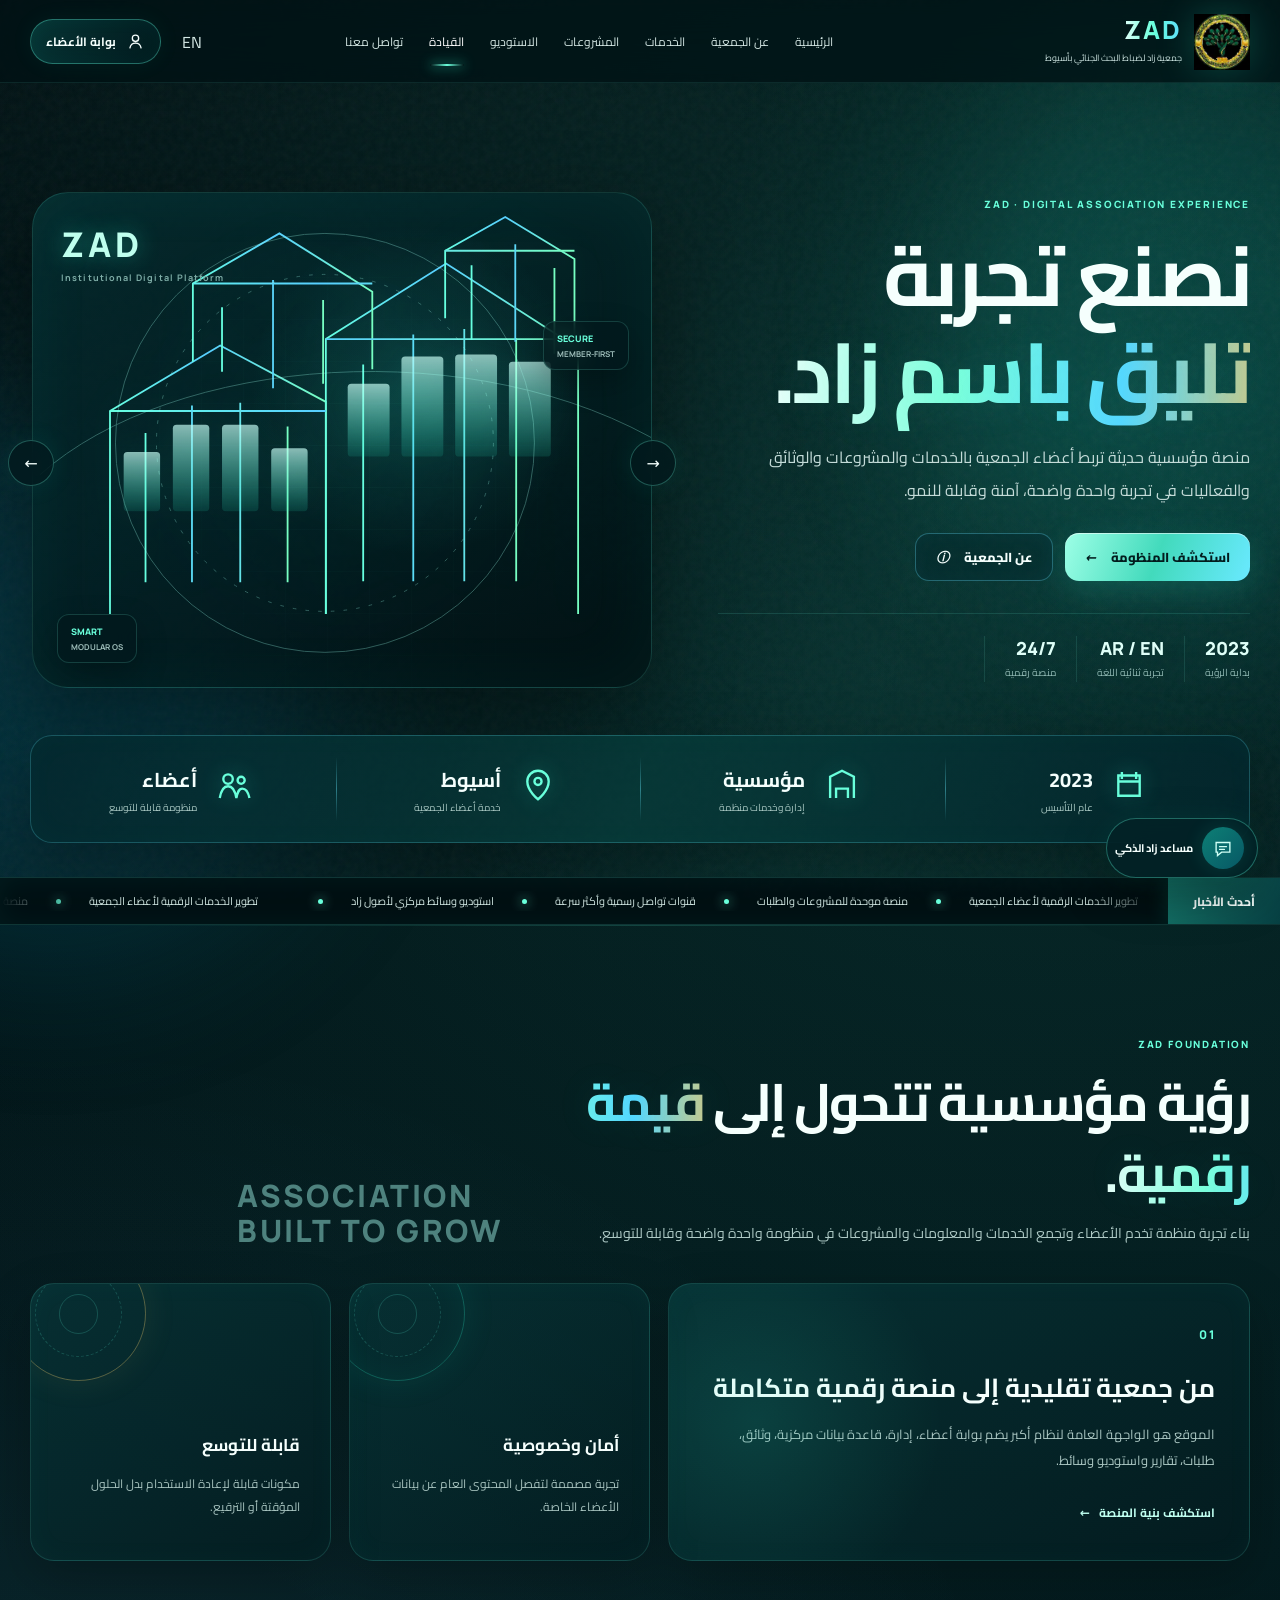
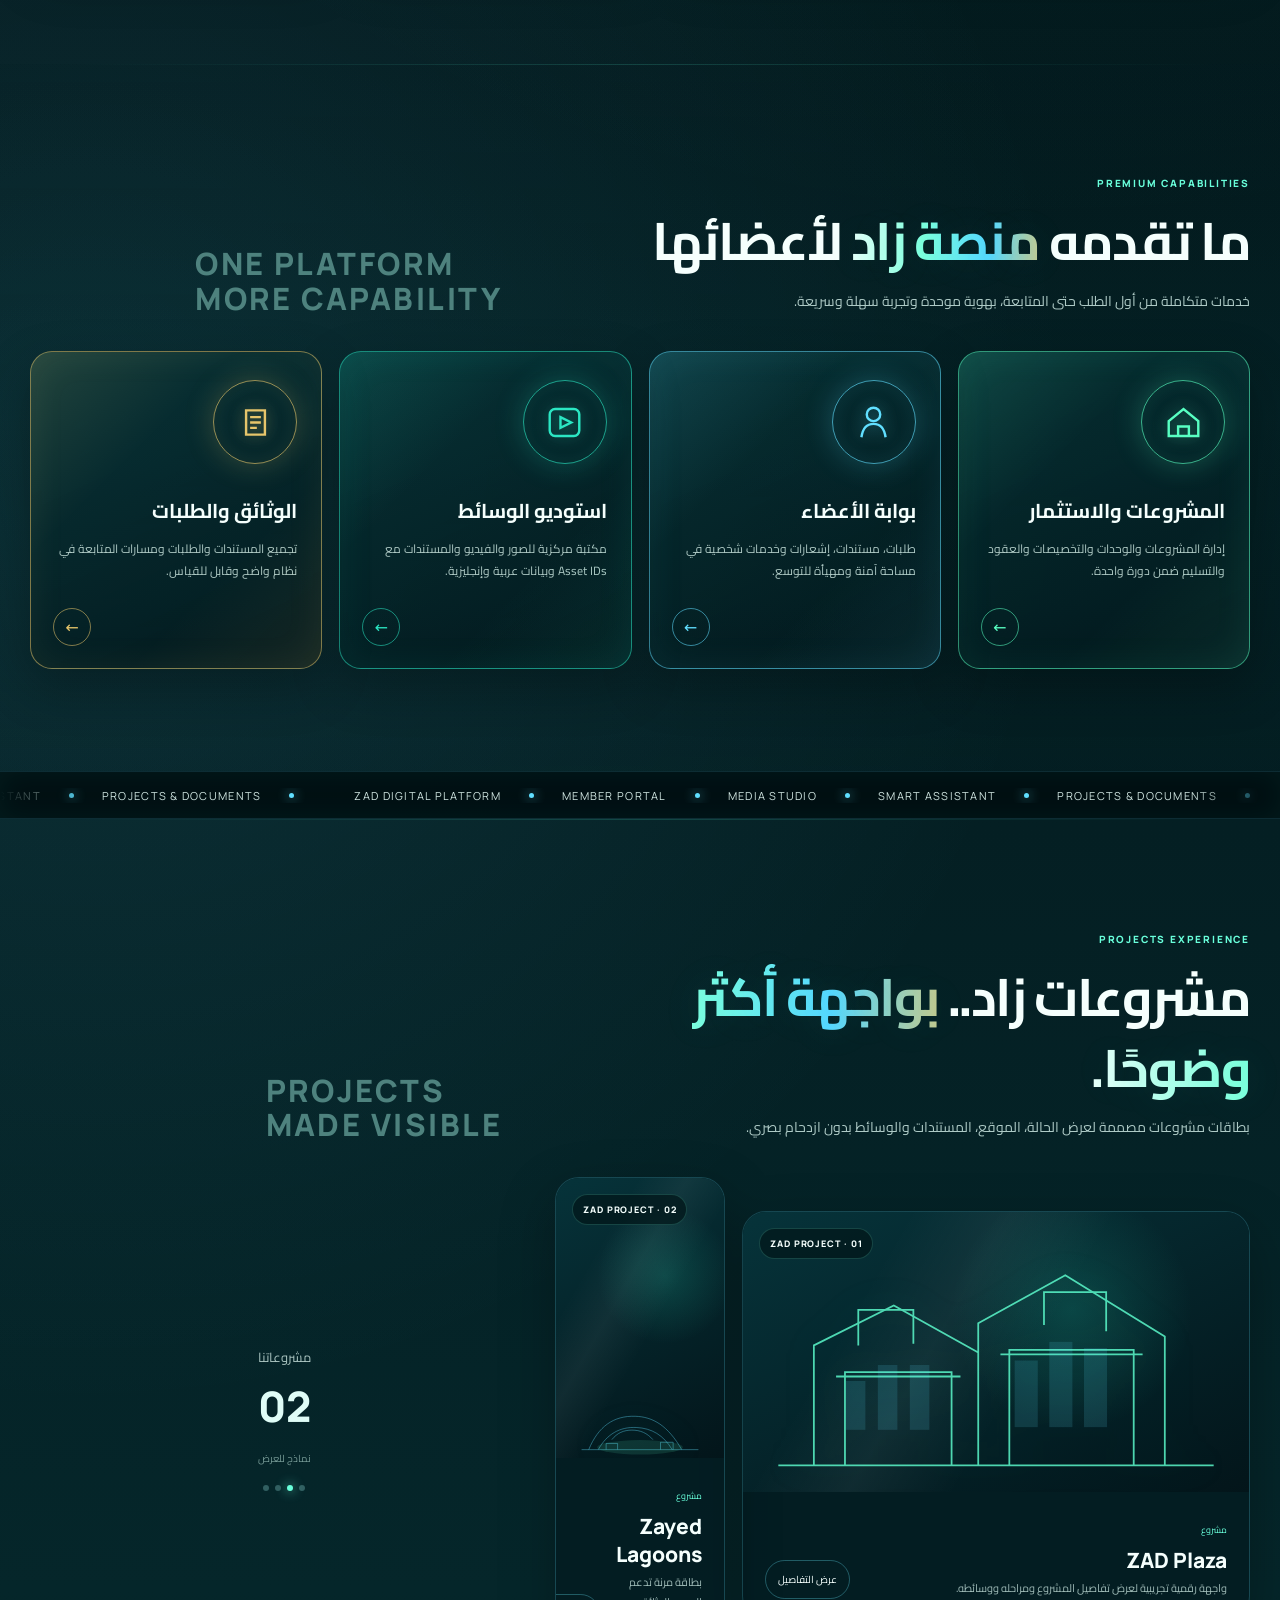
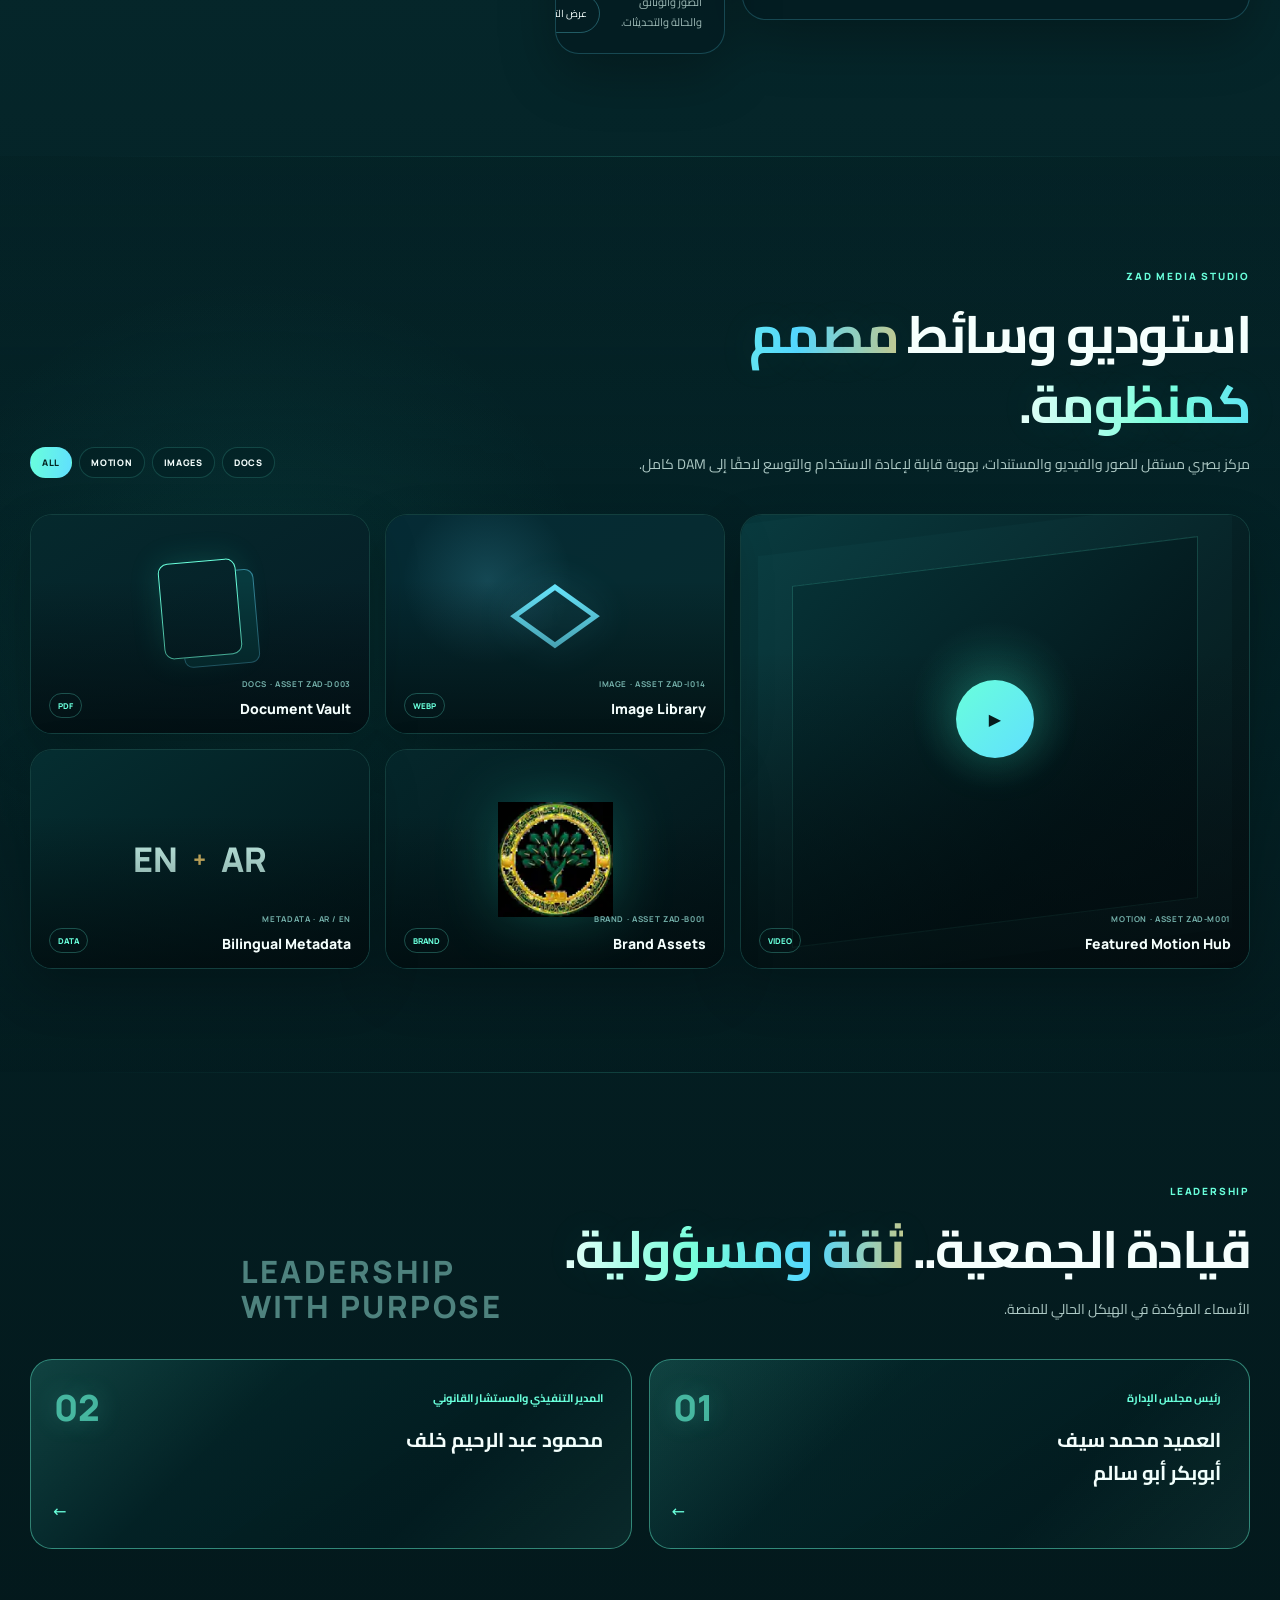
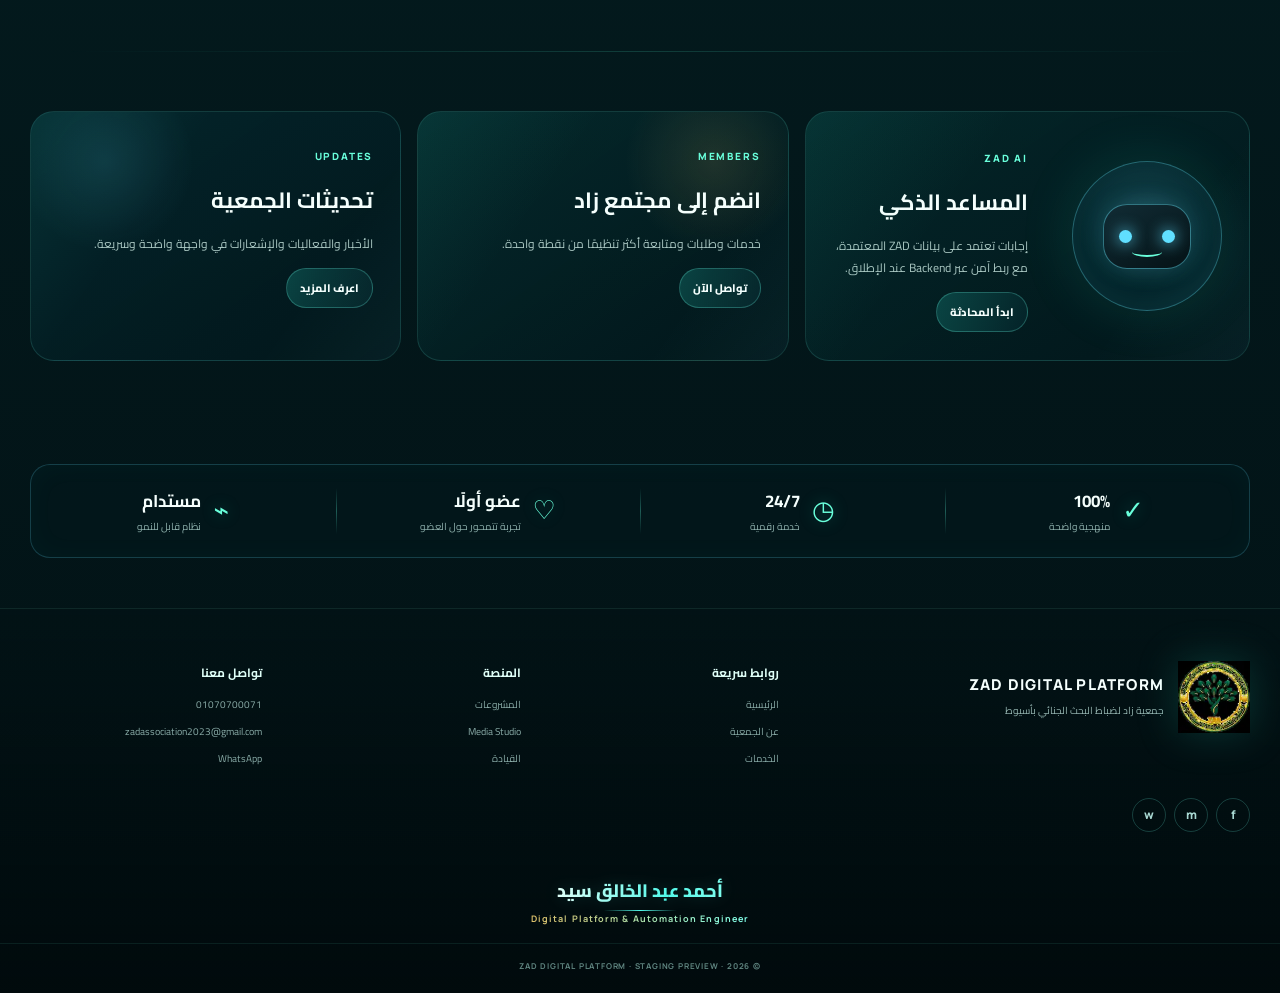
==== v2/index.html @ 00189d84 "Build ZAD premium V2 page" ====
<!doctype html>
<html lang="ar" dir="rtl">
<head>
  <meta charset="utf-8">
  <meta name="viewport" content="width=device-width,initial-scale=1,viewport-fit=cover">
  <meta name="theme-color" content="#062f33">
  <meta name="color-scheme" content="dark">
  <title>جمعية زاد لضباط البحث الجنائي بأسيوط | ZAD Digital Platform</title>
  <meta name="description" content="المنصة الرقمية لجمعية زاد لضباط البحث الجنائي بأسيوط — خدمات، مشروعات، عضوية، إعلام ومساعد ذكي.">
  <link rel="preconnect" href="https://fonts.googleapis.com">
  <link rel="preconnect" href="https://fonts.gstatic.com" crossorigin>
  <link href="https://fonts.googleapis.com/css2?family=Cairo:wght@400;500;600;700;800&family=Manrope:wght@600;700;800&display=swap" rel="stylesheet">
  <link rel="stylesheet" href="./styles.css">
</head>
<body>
  <div class="site-noise" aria-hidden="true"></div>
  <div class="ambient ambient-a" aria-hidden="true"></div>
  <div class="ambient ambient-b" aria-hidden="true"></div>

  <div class="m2a-intro" id="intro" aria-hidden="true">
    <div class="intro-panels" aria-hidden="true">
      <i></i><i></i><i></i><i></i><i></i><i></i><i></i><i></i><i></i>
    </div>
    <button class="intro-skip" id="introSkip" type="button">تخطي</button>
    <div class="intro-brand">
      <img data-zad-logo alt="">
      <span class="intro-brand-en">ZAD DIGITAL PLATFORM</span>
      <strong>جمعية زاد لضباط البحث الجنائي بأسيوط</strong>
      <p><span>TRUST</span><b>•</b><span>SERVICE</span><b>•</b><span>FUTURE</span></p>
    </div>
    <div class="intro-progress"><span></span></div>
  </div>

  <header class="site-header" id="siteHeader">
    <div class="shell header-shell">
      <a class="brand" href="#home" aria-label="العودة إلى الرئيسية">
        <img data-zad-logo alt="شعار جمعية زاد">
        <span>
          <strong>ZAD</strong>
          <small>جمعية زاد لضباط البحث الجنائي بأسيوط</small>
        </span>
      </a>

      <button class="nav-toggle" id="navToggle" type="button" aria-label="فتح القائمة" aria-expanded="false">
        <span></span><span></span><span></span>
      </button>

      <nav class="main-nav" id="mainNav" aria-label="التنقل الرئيسي">
        <a class="active" href="#home">الرئيسية</a>
        <a href="#about">عن الجمعية</a>
        <a href="#services">الخدمات</a>
        <a href="#projects">المشروعات</a>
        <a href="#studio">الاستوديو</a>
        <a href="#leadership">القيادة</a>
        <a href="#contact">تواصل معنا</a>
      </nav>

      <div class="header-actions">
        <button class="mini-action" type="button" aria-label="تغيير اللغة">EN</button>
        <a class="member-cta" href="#contact">
          <svg viewBox="0 0 24 24" aria-hidden="true"><path d="M12 12a4 4 0 1 0 0-8 4 4 0 0 0 0 8Zm-7 8c.8-4 3-6 7-6s6.2 2 7 6" fill="none" stroke="currentColor" stroke-width="1.7" stroke-linecap="round"/></svg>
          <span>بوابة الأعضاء</span>
        </a>
      </div>
    </div>
  </header>

  <main id="home">
    <section class="hero section-shell">
      <div class="hero-grid shell">
        <div class="hero-copy reveal-ar">
          <div class="eyebrow en-label">ZAD · DIGITAL ASSOCIATION EXPERIENCE</div>
          <h1>نصنع تجربة<br><span>تليق باسم زاد.</span></h1>
          <p class="hero-lead">منصة مؤسسية حديثة تربط أعضاء الجمعية بالخدمات والمشروعات والوثائق والفعاليات في تجربة واحدة واضحة، آمنة وقابلة للنمو.</p>
          <div class="hero-actions">
            <a class="btn btn-primary" href="#services"><span>استكشف المنظومة</span><i>←</i></a>
            <a class="btn btn-ghost" href="#about"><span>عن الجمعية</span><i>ⓘ</i></a>
          </div>
          <div class="hero-proof">
            <span><b>2023</b><small>بداية الرؤية</small></span>
            <span><b>AR / EN</b><small>تجربة ثنائية اللغة</small></span>
            <span><b>24/7</b><small>منصة رقمية</small></span>
          </div>
        </div>

        <div class="hero-visual reveal-en" aria-label="تصور بصري للمنصة">
          <div class="visual-glow"></div>
          <div class="architecture-card">
            <div class="arch-grid"></div>
            <svg class="architecture-svg" viewBox="0 0 760 560" role="img" aria-label="تصميم معماري رقمي تجريدي">
              <defs>
                <linearGradient id="buildingGlow" x1="0" x2="1">
                  <stop offset="0" stop-color="#66ffe0"/>
                  <stop offset=".45" stop-color="#57cfff"/>
                  <stop offset="1" stop-color="#77ffc2"/>
                </linearGradient>
                <linearGradient id="windowGlow" x1="0" x2="0" y1="0" y2="1">
                  <stop offset="0" stop-color="#c8fff6" stop-opacity=".95"/>
                  <stop offset="1" stop-color="#2be6c3" stop-opacity=".18"/>
                </linearGradient>
              </defs>
              <g fill="none" stroke="url(#buildingGlow)" stroke-width="2">
                <path d="M55 461h650"/>
                <path d="M112 458V235l121-72 116 62v233"/>
                <path d="M349 458V156l132-83 145 93v292"/>
                <path d="M203 181V95l95-55 102 64v85"/>
                <path d="M480 133V59l66-37 76 46v100"/>
                <path d="M112 235h237M349 156h277M203 95h197M480 59h142"/>
                <path d="M151 259v164M202 229v194M255 226v197M307 252v171"/>
                <path d="M390 184v238M445 151v271M501 145v277M558 155v267"/>
                <path d="M235 121v71M291 91v119M346 113v92"/>
                <path d="M509 75v82M557 52v107M600 78v94"/>
              </g>
              <g fill="url(#windowGlow)" opacity=".72">
                <rect x="127" y="280" width="40" height="65" rx="4"/><rect x="181" y="250" width="40" height="95" rx="4"/>
                <rect x="235" y="250" width="40" height="95" rx="4"/><rect x="289" y="276" width="40" height="69" rx="4"/>
                <rect x="373" y="205" width="46" height="80" rx="4"/><rect x="432" y="175" width="46" height="110" rx="4"/>
                <rect x="491" y="173" width="46" height="112" rx="4"/><rect x="550" y="181" width="46" height="104" rx="4"/>
              </g>
              <g stroke="#9fffee" opacity=".33">
                <circle cx="348" cy="270" r="230" fill="none"/><circle cx="348" cy="270" r="185" fill="none" stroke-dasharray="4 10"/>
                <path d="M35 305C180 175 514 146 725 275" fill="none"/>
              </g>
            </svg>
            <div class="visual-title"><span>ZAD</span><small>Institutional Digital Platform</small></div>
            <div class="visual-chip chip-a"><b>SECURE</b><span>MEMBER-FIRST</span></div>
            <div class="visual-chip chip-b"><b>SMART</b><span>MODULAR OS</span></div>
          </div>
          <button class="hero-arrow hero-arrow-prev" aria-label="السابق">←</button>
          <button class="hero-arrow hero-arrow-next" aria-label="التالي">→</button>
        </div>
      </div>

      <div class="stats-wrap shell">
        <div class="stats-panel reveal-up">
          <article><span class="stat-icon"><svg viewBox="0 0 32 32"><path d="M7 8h18v17H7zM10 5v6M22 5v6M7 13h18" fill="none" stroke="currentColor" stroke-width="2"/></svg></span><b>2023</b><small>عام التأسيس</small></article>
          <article><span class="stat-icon"><svg viewBox="0 0 32 32"><path d="M6 27V9l10-5 10 5v18M11 27v-8h10v8" fill="none" stroke="currentColor" stroke-width="2"/></svg></span><b>مؤسسية</b><small>إدارة وخدمات منظمة</small></article>
          <article><span class="stat-icon"><svg viewBox="0 0 32 32"><path d="M16 28s9-7 9-15a9 9 0 1 0-18 0c0 8 9 15 9 15Z" fill="none" stroke="currentColor" stroke-width="2"/><circle cx="16" cy="13" r="3" fill="none" stroke="currentColor" stroke-width="2"/></svg></span><b>أسيوط</b><small>خدمة أعضاء الجمعية</small></article>
          <article><span class="stat-icon"><svg viewBox="0 0 32 32"><circle cx="11" cy="11" r="4" fill="none" stroke="currentColor" stroke-width="2"/><circle cx="22" cy="12" r="3" fill="none" stroke="currentColor" stroke-width="2"/><path d="M4 27c1-6 3-10 7-10s6 4 7 10M18 27c1-5 2-8 5-8s5 3 6 8" fill="none" stroke="currentColor" stroke-width="2"/></svg></span><b>أعضاء</b><small>منظومة قابلة للتوسع</small></article>
        </div>
      </div>
    </section>

    <div class="ticker ticker-ar" aria-label="آخر الأخبار">
      <div class="ticker-label">أحدث الأخبار</div>
      <div class="ticker-window">
        <div class="ticker-track ticker-track-ar">
          <div class="ticker-group">
            <span>تطوير الخدمات الرقمية لأعضاء الجمعية</span><i></i><span>منصة موحدة للمشروعات والطلبات</span><i></i><span>قنوات تواصل رسمية وأكثر سرعة</span><i></i><span>استوديو وسائط مركزي لأصول زاد</span><i></i>
          </div>
          <div class="ticker-group" aria-hidden="true">
            <span>تطوير الخدمات الرقمية لأعضاء الجمعية</span><i></i><span>منصة موحدة للمشروعات والطلبات</span><i></i><span>قنوات تواصل رسمية وأكثر سرعة</span><i></i><span>استوديو وسائط مركزي لأصول زاد</span><i></i>
          </div>
        </div>
      </div>
    </div>

    <section class="content-section" id="about">
      <div class="shell">
        <div class="section-head">
          <div class="head-ar reveal-ar">
            <span class="section-kicker">ZAD FOUNDATION</span>
            <h2>رؤية مؤسسية تتحول إلى <em>قيمة رقمية.</em></h2>
            <p>بناء تجربة منظمة تخدم الأعضاء وتجمع الخدمات والمعلومات والمشروعات في منظومة واحدة واضحة وقابلة للتوسع.</p>
          </div>
          <div class="head-en reveal-en en-label">ASSOCIATION<br>BUILT TO GROW</div>
        </div>
        <div class="about-grid">
          <article class="about-main premium-panel reveal-ar">
            <span class="panel-number">01</span>
            <h3>من جمعية تقليدية إلى منصة رقمية متكاملة</h3>
            <p>الموقع هو الواجهة العامة لنظام أكبر يضم بوابة أعضاء، إدارة، قاعدة بيانات مركزية، وثائق، طلبات، تقارير واستوديو وسائط.</p>
            <a href="#services" class="text-link">استكشف بنية المنصة <span>←</span></a>
          </article>
          <article class="about-mini premium-panel reveal-up">
            <span class="mini-ring"></span>
            <b>أمان وخصوصية</b><p>تجربة مصممة لتفصل المحتوى العام عن بيانات الأعضاء الخاصة.</p>
          </article>
          <article class="about-mini premium-panel reveal-up">
            <span class="mini-ring ring-gold"></span>
            <b>قابلة للتوسع</b><p>مكونات قابلة لإعادة الاستخدام بدل الحلول المؤقتة أو الترقيع.</p>
          </article>
        </div>
      </div>
    </section>

    <section class="content-section services-section" id="services">
      <div class="shell">
        <div class="section-head centered-head">
          <div class="head-ar reveal-ar">
            <span class="section-kicker">PREMIUM CAPABILITIES</span>
            <h2>ما تقدمه <em>منصة زاد</em> لأعضائها</h2>
            <p>خدمات متكاملة من أول الطلب حتى المتابعة، بهوية موحدة وتجربة سهلة وسريعة.</p>
          </div>
          <div class="head-en reveal-en en-label">ONE PLATFORM<br>MORE CAPABILITY</div>
        </div>

        <div class="service-grid">
          <article class="service-card tone-green reveal-up">
            <span class="service-icon"><svg viewBox="0 0 32 32"><path d="M5 15 16 6l11 9v11H5V15Z" fill="none" stroke="currentColor" stroke-width="1.8"/><path d="M12 26v-7h8v7" fill="none" stroke="currentColor" stroke-width="1.8"/></svg></span>
            <h3>المشروعات والاستثمار</h3><p>إدارة المشروعات والوحدات والتخصيصات والعقود والتسليم ضمن دورة واحدة.</p><a href="#projects">←</a>
          </article>
          <article class="service-card tone-cyan reveal-up">
            <span class="service-icon"><svg viewBox="0 0 32 32"><circle cx="16" cy="10" r="5" fill="none" stroke="currentColor" stroke-width="1.8"/><path d="M7 27c1-7 4-10 9-10s8 3 9 10" fill="none" stroke="currentColor" stroke-width="1.8"/></svg></span>
            <h3>بوابة الأعضاء</h3><p>طلبات، مستندات، إشعارات وخدمات شخصية في مساحة آمنة ومهيأة للتوسع.</p><a href="#contact">←</a>
          </article>
          <article class="service-card tone-aqua reveal-up">
            <span class="service-icon"><svg viewBox="0 0 32 32"><rect x="5" y="6" width="22" height="20" rx="4" fill="none" stroke="currentColor" stroke-width="1.8"/><path d="m13 12 8 4-8 4v-8Z" fill="none" stroke="currentColor" stroke-width="1.8"/></svg></span>
            <h3>استوديو الوسائط</h3><p>مكتبة مركزية للصور والفيديو والمستندات مع Asset IDs وبيانات عربية وإنجليزية.</p><a href="#studio">←</a>
          </article>
          <article class="service-card tone-gold reveal-up">
            <span class="service-icon"><svg viewBox="0 0 32 32"><path d="M9 7h14v18H9zM12 12h8M12 16h8M12 20h5" fill="none" stroke="currentColor" stroke-width="1.8"/></svg></span>
            <h3>الوثائق والطلبات</h3><p>تجميع المستندات والطلبات ومسارات المتابعة في نظام واضح وقابل للقياس.</p><a href="#contact">←</a>
          </article>
        </div>
      </div>
    </section>

    <div class="ticker ticker-en" aria-label="ZAD capabilities">
      <div class="ticker-window">
        <div class="ticker-track ticker-track-en">
          <div class="ticker-group">
            <span>ZAD DIGITAL PLATFORM</span><i></i><span>MEMBER PORTAL</span><i></i><span>MEDIA STUDIO</span><i></i><span>SMART ASSISTANT</span><i></i><span>PROJECTS & DOCUMENTS</span><i></i>
          </div>
          <div class="ticker-group" aria-hidden="true">
            <span>ZAD DIGITAL PLATFORM</span><i></i><span>MEMBER PORTAL</span><i></i><span>MEDIA STUDIO</span><i></i><span>SMART ASSISTANT</span><i></i><span>PROJECTS & DOCUMENTS</span><i></i>
          </div>
        </div>
      </div>
    </div>

    <section class="content-section projects-section" id="projects">
      <div class="shell">
        <div class="section-head">
          <div class="head-ar reveal-ar">
            <span class="section-kicker">PROJECTS EXPERIENCE</span>
            <h2>مشروعات زاد.. <em>بواجهة أكثر وضوحًا.</em></h2>
            <p>بطاقات مشروعات مصممة لعرض الحالة، الموقع، المستندات والوسائط بدون ازدحام بصري.</p>
          </div>
          <div class="head-en reveal-en en-label">PROJECTS<br>MADE VISIBLE</div>
        </div>

        <div class="project-stage">
          <article class="project-card project-one reveal-ar">
            <div class="project-art">
              <div class="skyline skyline-a"></div>
              <span class="project-badge">ZAD PROJECT · 01</span>
            </div>
            <div class="project-meta"><div><small>مشروع</small><h3>ZAD Plaza</h3><p>واجهة رقمية تجريبية لعرض تفاصيل المشروع ومراحله ووسائطه.</p></div><a href="#studio">عرض التفاصيل</a></div>
          </article>
          <article class="project-card project-two reveal-en">
            <div class="project-art">
              <div class="skyline skyline-b"></div>
              <span class="project-badge">ZAD PROJECT · 02</span>
            </div>
            <div class="project-meta"><div><small>مشروع</small><h3>Zayed Lagoons</h3><p>بطاقة مرنة تدعم الصور والوثائق والحالة والتحديثات.</p></div><a href="#studio">عرض التفاصيل</a></div>
          </article>
          <div class="project-center reveal-up"><span>مشروعاتنا</span><b>02</b><small>نماذج للعرض</small><div class="slider-dots"><i></i><i></i><i></i><i></i></div></div>
        </div>
      </div>
    </section>

    <section class="content-section studio-section" id="studio">
      <div class="shell">
        <div class="studio-head">
          <div class="head-ar reveal-ar">
            <span class="section-kicker">ZAD MEDIA STUDIO</span>
            <h2>استوديو وسائط <em>مصمم كمنظومة.</em></h2>
            <p>مركز بصري مستقل للصور والفيديو والمستندات، بهوية قابلة لإعادة الاستخدام والتوسع لاحقًا إلى DAM كامل.</p>
          </div>
          <div class="studio-filters reveal-en">
            <button class="active" data-filter="all">ALL</button><button data-filter="motion">MOTION</button><button data-filter="image">IMAGES</button><button data-filter="docs">DOCS</button>
          </div>
        </div>

        <div class="studio-grid">
          <article class="media-card media-featured reveal-up" data-type="motion">
            <div class="media-visual motion-visual"><span class="play-ring">▶</span><div class="media-lines"></div></div>
            <div class="media-caption"><div><small>MOTION · ASSET ZAD-M001</small><h3>Featured Motion Hub</h3></div><span class="media-type">VIDEO</span></div>
          </article>
          <article class="media-card reveal-up" data-type="image">
            <div class="media-visual image-visual"><span class="mountain-icon">◇</span></div>
            <div class="media-caption"><div><small>IMAGE · ASSET ZAD-I014</small><h3>Image Library</h3></div><span class="media-type">WEBP</span></div>
          </article>
          <article class="media-card reveal-up" data-type="docs">
            <div class="media-visual docs-visual"><span class="doc-stack"></span></div>
            <div class="media-caption"><div><small>DOCS · ASSET ZAD-D003</small><h3>Document Vault</h3></div><span class="media-type">PDF</span></div>
          </article>
          <article class="media-card reveal-up" data-type="image">
            <div class="media-visual identity-visual"><img data-zad-logo alt="شعار زاد"></div>
            <div class="media-caption"><div><small>BRAND · ASSET ZAD-B001</small><h3>Brand Assets</h3></div><span class="media-type">BRAND</span></div>
          </article>
          <article class="media-card reveal-up" data-type="motion">
            <div class="media-visual data-visual"><span>AR</span><b>+</b><span>EN</span></div>
            <div class="media-caption"><div><small>METADATA · AR / EN</small><h3>Bilingual Metadata</h3></div><span class="media-type">DATA</span></div>
          </article>
        </div>
      </div>
    </section>

    <section class="content-section leadership-section" id="leadership">
      <div class="shell">
        <div class="section-head centered-head">
          <div class="head-ar reveal-ar">
            <span class="section-kicker">LEADERSHIP</span>
            <h2>قيادة الجمعية.. <em>ثقة ومسؤولية.</em></h2>
            <p>الأسماء المؤكدة في الهيكل الحالي للمنصة.</p>
          </div>
          <div class="head-en reveal-en en-label">LEADERSHIP<br>WITH PURPOSE</div>
        </div>
        <div class="leadership-grid">
          <article class="leader-card tone-gold reveal-up"><span class="leader-icon">01</span><small>رئيس مجلس الإدارة</small><h3>العميد محمد سيف<br>أبوبكر أبو سالم</h3><i>←</i></article>
          <article class="leader-card tone-cyan reveal-up"><span class="leader-icon">02</span><small>المدير التنفيذي والمستشار القانوني</small><h3>محمود عبد الرحيم خلف</h3><i>←</i></article>
        </div>
      </div>
    </section>

    <section class="content-section ecosystem-section">
      <div class="shell ecosystem-grid">
        <article class="ecosystem-card assistant-card reveal-ar">
          <div class="bot-orb">
            <span class="bot-face"><i></i><i></i><b></b></span>
          </div>
          <div><span class="section-kicker">ZAD AI</span><h3>المساعد الذكي</h3><p>إجابات تعتمد على بيانات ZAD المعتمدة، مع ربط آمن عبر Backend عند الإطلاق.</p><button class="small-cta" id="openAssistant">ابدأ المحادثة</button></div>
        </article>
        <article class="ecosystem-card membership-card reveal-up">
          <span class="section-kicker">MEMBERS</span><h3>انضم إلى مجتمع زاد</h3><p>خدمات وطلبات ومتابعة أكثر تنظيمًا من نقطة واحدة.</p><a class="small-cta" href="#contact">تواصل الآن</a>
        </article>
        <article class="ecosystem-card updates-card reveal-en">
          <span class="section-kicker">UPDATES</span><h3>تحديثات الجمعية</h3><p>الأخبار والفعاليات والإشعارات في واجهة واضحة وسريعة.</p><a class="small-cta" href="#contact">اعرف المزيد</a>
        </article>
      </div>
    </section>

    <section class="trust-strip">
      <div class="shell trust-grid">
        <article><span>✓</span><b>100%</b><small>منهجية واضحة</small></article>
        <article><span>◷</span><b>24/7</b><small>خدمة رقمية</small></article>
        <article><span>♡</span><b>عضو أولًا</b><small>تجربة تتمحور حول العضو</small></article>
        <article><span>⌁</span><b>مستدام</b><small>نظام قابل للنمو</small></article>
      </div>
    </section>
  </main>

  <footer id="contact">
    <div class="shell footer-main">
      <div class="footer-brand reveal-ar">
        <img data-zad-logo alt="شعار جمعية زاد">
        <div><strong>ZAD DIGITAL PLATFORM</strong><small>جمعية زاد لضباط البحث الجنائي بأسيوط</small></div>
      </div>
      <div class="footer-links">
        <div><b>روابط سريعة</b><a href="#home">الرئيسية</a><a href="#about">عن الجمعية</a><a href="#services">الخدمات</a></div>
        <div><b>المنصة</b><a href="#projects">المشروعات</a><a href="#studio">Media Studio</a><a href="#leadership">القيادة</a></div>
        <div><b>تواصل معنا</b><a href="tel:+201070700071">01070700071</a><a href="mailto:zadassociation2023@gmail.com">zadassociation2023@gmail.com</a><a href="https://wa.me/201070700071" target="_blank" rel="noopener">WhatsApp</a></div>
      </div>
    </div>
    <div class="footer-social shell">
      <a href="https://www.facebook.com/zadassociationassiut" target="_blank" rel="noopener">f</a>
      <a href="https://m.me/zadassociationassiut" target="_blank" rel="noopener">m</a>
      <a href="https://wa.me/201070700071" target="_blank" rel="noopener">w</a>
    </div>
    <div class="developer-signature">
      <span>أحمد عبد الخالق سيد</span>
      <small>Digital Platform &amp; Automation Engineer</small>
    </div>
    <div class="rights">© 2026 · ZAD DIGITAL PLATFORM · STAGING PREVIEW</div>
  </footer>

  <button class="assistant-fab" id="assistantFab" type="button" aria-label="فتح مساعد زاد">
    <span><svg viewBox="0 0 32 32"><path d="M6 8h20v14H14l-6 5v-5H6V8Z" fill="none" stroke="currentColor" stroke-width="2"/><path d="M11 14h10M11 18h7" fill="none" stroke="currentColor" stroke-width="2" stroke-linecap="round"/></svg></span>
    <b>مساعد زاد الذكي</b>
  </button>

  <aside class="assistant-panel" id="assistantPanel" aria-hidden="true">
    <div class="assistant-head">
      <div><img data-zad-logo alt=""><span><b>مساعد زاد الذكي</b><small>ONLINE PREVIEW · ZAD DIGITAL OS</small></span></div>
      <button id="assistantClose" type="button" aria-label="إغلاق">×</button>
    </div>
    <div class="assistant-body">
      <div class="assistant-welcome">مرحبًا بك 👋<br>أنا هنا لمساعدتك في استكشاف الجمعية وخدماتها ومشروعاتها.</div>
      <div class="assistant-quick">
        <button>خدمات الجمعية</button><button>المشروعات</button><button>طرق التواصل</button>
      </div>
      <div class="assistant-messages" id="assistantMessages"></div>
    </div>
    <form class="assistant-compose" id="assistantForm">
      <input id="assistantInput" type="text" placeholder="اكتب سؤالك..." autocomplete="off">
      <button type="submit">←</button>
    </form>
  </aside>

  <script src="./app.js"></script>
</body>
</html>
---- v2/styles.css ----
:root{
  --bg:#031316;--bg2:#06272b;--panel:rgba(7,43,47,.72);--panel2:rgba(8,58,60,.62);
  --teal:#2be6c3;--teal2:#69ffdb;--cyan:#60dfff;--ice:#f5fffd;--muted:#b8d7d4;
  --gold:#e6c56b;--line:rgba(114,255,226,.18);--line2:rgba(107,222,255,.18);
  --shadow:0 26px 80px rgba(0,0,0,.38);--radius:26px;--section:clamp(74px,8vw,118px);
}
*{box-sizing:border-box}
html{scroll-behavior:smooth;scroll-padding-top:88px}
body{margin:0;min-width:320px;background:
  radial-gradient(circle at 82% 7%,rgba(43,230,195,.13),transparent 26%),
  radial-gradient(circle at 7% 35%,rgba(96,223,255,.10),transparent 25%),
  linear-gradient(180deg,#020d10 0%,#03171b 27%,#05262a 55%,#021114 100%);
  color:var(--ice);font-family:"Cairo",system-ui,sans-serif;overflow-x:hidden}
body.locked{overflow:hidden}
button,input{font:inherit}
a{color:inherit;text-decoration:none}
img{display:block;max-width:100%}
button{color:inherit}
.shell{width:min(1220px,calc(100% - 42px));margin-inline:auto}
.site-noise{position:fixed;inset:0;pointer-events:none;z-index:-3;opacity:.075;background-image:url("data:image/svg+xml,%3Csvg viewBox='0 0 180 180' xmlns='http://www.w3.org/2000/svg'%3E%3Cfilter id='n'%3E%3CfeTurbulence type='fractalNoise' baseFrequency='.75' numOctaves='4' stitchTiles='stitch'/%3E%3C/filter%3E%3Crect width='100%25' height='100%25' filter='url(%23n)' opacity='.55'/%3E%3C/svg%3E")}
.ambient{position:fixed;width:42vw;aspect-ratio:1;border-radius:50%;filter:blur(90px);z-index:-4;pointer-events:none;opacity:.24}
.ambient-a{right:-15vw;top:8vh;background:#0e8d80}.ambient-b{left:-17vw;top:46vh;background:#087ba0}
.m2a-intro{position:fixed;inset:0;z-index:9999;background:#010607;display:grid;place-items:center;overflow:hidden;transition:opacity .42s ease,visibility .42s ease}
.m2a-intro.is-gone{opacity:0;visibility:hidden;pointer-events:none}
.intro-panels{position:absolute;inset:0;display:grid;grid-template-columns:repeat(9,1fr)}
.intro-panels i{background:linear-gradient(180deg,#020809,#052227);border-inline:1px solid rgba(109,255,228,.035);transform-origin:top;animation:panelOpen .95s cubic-bezier(.7,0,.2,1) forwards;animation-delay:2.35s}
.intro-panels i:nth-child(2){animation-delay:2.39s}.intro-panels i:nth-child(3){animation-delay:2.43s}.intro-panels i:nth-child(4){animation-delay:2.47s}.intro-panels i:nth-child(5){animation-delay:2.51s}.intro-panels i:nth-child(6){animation-delay:2.55s}.intro-panels i:nth-child(7){animation-delay:2.59s}.intro-panels i:nth-child(8){animation-delay:2.63s}.intro-panels i:nth-child(9){animation-delay:2.67s}
.intro-brand{position:relative;z-index:3;text-align:center;display:grid;justify-items:center;opacity:0;transform:translateY(12px) scale(.98);animation:introBrandIn .72s cubic-bezier(.16,1,.3,1) .12s forwards,introBrandOut .56s ease 2.35s forwards}
.intro-brand img{width:92px;height:92px;object-fit:contain;filter:drop-shadow(0 0 30px rgba(43,230,195,.26));margin-bottom:18px}
.intro-brand-en{font:800 12px/1 Manrope,sans-serif;letter-spacing:.28em;color:var(--teal2);direction:ltr}
.intro-brand strong{font-size:clamp(20px,2.7vw,34px);margin-top:13px}
.intro-brand p{display:flex;gap:12px;align-items:center;margin:16px 0 0;font:700 10px Manrope,sans-serif;letter-spacing:.2em;color:#8eb9b3;direction:ltr}
.intro-brand p b{color:var(--gold)}
.intro-skip{position:absolute;left:24px;top:22px;z-index:4;border:1px solid rgba(106,255,224,.2);background:rgba(4,40,44,.36);padding:8px 14px;border-radius:999px;cursor:pointer}
.intro-progress{position:absolute;bottom:0;left:0;right:0;height:2px;background:rgba(255,255,255,.06);z-index:4}.intro-progress span{display:block;height:100%;width:0;background:linear-gradient(90deg,var(--teal),var(--cyan),var(--gold));animation:introProgress 3.45s linear forwards}
@keyframes introBrandIn{to{opacity:1;transform:none}}@keyframes introBrandOut{to{opacity:0;filter:blur(9px);transform:translateY(-10px)}}@keyframes panelOpen{to{transform:scaleY(0)}}@keyframes introProgress{to{width:100%}}
.site-header{position:sticky;top:0;z-index:80;background:rgba(2,17,20,.72);backdrop-filter:blur(20px) saturate(140%);border-bottom:1px solid rgba(107,255,225,.09);transition:background .25s,border-color .25s}
.site-header.scrolled{background:rgba(2,16,19,.9);border-color:rgba(95,255,221,.16)}
.header-shell{height:82px;display:grid;grid-template-columns:auto 1fr auto;align-items:center;gap:28px}
.brand{display:flex;align-items:center;gap:12px;min-width:285px}.brand img{width:56px;height:56px;object-fit:contain;filter:drop-shadow(0 0 18px rgba(43,230,195,.2))}.brand span{display:flex;flex-direction:column;align-items:flex-start}.brand strong{font:800 25px/1 Manrope,sans-serif;letter-spacing:.08em;background:linear-gradient(90deg,#dffff8,var(--teal2),var(--cyan));-webkit-background-clip:text;color:transparent}.brand small{font-size:9px;color:#c9e0dd;margin-top:7px}
.main-nav{display:flex;align-items:center;justify-content:center;gap:26px;font-size:12px;color:#d2e5e2}.main-nav a{position:relative;padding:30px 0;transition:color .25s}.main-nav a:after{content:"";position:absolute;bottom:17px;left:50%;width:0;height:2px;transform:translateX(-50%);background:linear-gradient(90deg,transparent,var(--teal2),transparent);box-shadow:0 0 12px var(--teal);transition:width .25s}.main-nav a:hover,.main-nav a.active{color:#fff}.main-nav a:hover:after,.main-nav a.active:after{width:34px}
.header-actions{display:flex;align-items:center;gap:10px}.mini-action{border:0;background:transparent;padding:11px;color:#d5e9e6;cursor:pointer}.member-cta{display:flex;align-items:center;gap:10px;border:1px solid rgba(98,255,224,.34);padding:10px 15px;border-radius:999px;background:linear-gradient(120deg,rgba(13,91,88,.48),rgba(3,37,42,.4));box-shadow:inset 0 0 20px rgba(43,230,195,.04),0 0 24px rgba(43,230,195,.06);font-size:12px;font-weight:700}.member-cta svg{width:19px}
.nav-toggle{display:none;background:transparent;border:0;width:40px;height:40px;padding:8px;cursor:pointer}.nav-toggle span{display:block;height:2px;background:#dffff8;margin:5px;border-radius:10px}
.section-shell{position:relative;overflow:hidden}.hero{padding:52px 0 0}.hero:before{content:"";position:absolute;inset:0;background:linear-gradient(110deg,transparent 0 47%,rgba(43,230,195,.055) 70%,transparent 100%);pointer-events:none}
.hero-grid{display:grid;grid-template-columns:.92fr 1.08fr;align-items:center;gap:clamp(36px,5vw,78px);min-height:610px}
.hero-copy{position:relative;z-index:3}.eyebrow,.section-kicker{font:800 10px/1.2 Manrope,sans-serif;letter-spacing:.18em;color:var(--teal2);direction:ltr;text-align:right}.hero h1{font-size:clamp(54px,6.6vw,92px);line-height:1.15;margin:17px 0 20px;letter-spacing:-.035em}.hero h1 span,.section-head h2 em,.studio-head h2 em{font-style:normal;background:linear-gradient(92deg,#e9fffa 0%,#7cffdc 38%,#55d7ff 73%,#e5c56e 108%);-webkit-background-clip:text;color:transparent;text-shadow:0 0 42px rgba(75,239,214,.10)}
.hero-lead{font-size:16px;line-height:2.05;color:#c4dbd8;max-width:660px;margin:0 0 26px}.hero-actions{display:flex;flex-wrap:wrap;gap:12px}.btn{display:inline-flex;align-items:center;justify-content:center;gap:15px;min-height:48px;padding:0 20px;border-radius:14px;font-size:13px;font-weight:800;transition:transform .25s,box-shadow .25s,border-color .25s}.btn:hover{transform:translateY(-3px)}.btn-primary{color:#021c1d;background:linear-gradient(110deg,#9dffe6,#42dabc,#69e9ff);box-shadow:0 10px 35px rgba(43,230,195,.18),inset 0 1px rgba(255,255,255,.55)}.btn-primary:hover{box-shadow:0 15px 45px rgba(43,230,195,.28)}.btn-ghost{border:1px solid rgba(101,224,255,.32);background:rgba(4,37,42,.46);box-shadow:inset 0 0 22px rgba(86,219,255,.045)}
.hero-proof{display:flex;gap:0;margin-top:32px;border-top:1px solid rgba(119,255,229,.13);padding-top:22px}.hero-proof span{padding:0 20px;border-left:1px solid rgba(121,250,225,.12)}.hero-proof span:first-child{padding-right:0}.hero-proof b{display:block;font:800 18px Manrope,sans-serif;color:#dffff8}.hero-proof small{display:block;color:#8fb7b2;font-size:10px;margin-top:3px}
.hero-visual{position:relative;min-height:540px;display:grid;place-items:center;direction:ltr}.visual-glow{position:absolute;width:78%;aspect-ratio:1;border-radius:50%;background:radial-gradient(circle,rgba(44,237,203,.18),rgba(58,205,255,.05) 45%,transparent 70%);filter:blur(16px)}
.architecture-card{position:relative;width:min(620px,100%);aspect-ratio:1.25/1;border-radius:36px;overflow:hidden;background:radial-gradient(circle at 62% 40%,rgba(35,192,180,.18),transparent 34%),linear-gradient(155deg,rgba(5,45,49,.8),rgba(1,14,17,.86));border:1px solid rgba(103,255,225,.16);box-shadow:var(--shadow),inset 0 0 70px rgba(43,230,195,.05)}
.architecture-card:before{content:"";position:absolute;inset:0;background:linear-gradient(120deg,transparent 24%,rgba(177,255,240,.08) 36%,transparent 48%);transform:translateX(-120%);animation:cardSheen 7s ease-in-out infinite}.arch-grid{position:absolute;inset:0;opacity:.22;background-image:linear-gradient(rgba(103,255,228,.12) 1px,transparent 1px),linear-gradient(90deg,rgba(103,255,228,.12) 1px,transparent 1px);background-size:42px 42px;mask-image:radial-gradient(circle at 50% 55%,black,transparent 72%)}
.architecture-svg{position:absolute;width:112%;left:-4%;bottom:-4%;filter:drop-shadow(0 0 16px rgba(43,230,195,.14))}
.visual-title{position:absolute;top:28px;left:28px;display:flex;flex-direction:column;align-items:flex-start}.visual-title span{font:800 34px Manrope,sans-serif;letter-spacing:.12em;color:#bfffee;text-shadow:0 0 22px rgba(43,230,195,.45)}.visual-title small{font:700 9px Manrope,sans-serif;letter-spacing:.12em;color:#7eada7;margin-top:4px}
.visual-chip{position:absolute;display:flex;flex-direction:column;padding:10px 13px;border-radius:12px;border:1px solid rgba(112,255,226,.17);background:rgba(2,24,28,.72);backdrop-filter:blur(10px);box-shadow:0 12px 30px rgba(0,0,0,.25)}.visual-chip b{font:800 9px Manrope;color:var(--teal2)}.visual-chip span{font:700 8px Manrope;color:#9ebeba;margin-top:3px}.chip-a{right:22px;top:26%}.chip-b{left:24px;bottom:24px}
.hero-arrow{position:absolute;top:50%;width:46px;height:46px;border-radius:50%;border:1px solid rgba(107,255,225,.28);background:rgba(2,25,29,.68);backdrop-filter:blur(12px);cursor:pointer;box-shadow:0 0 28px rgba(43,230,195,.08);transition:.25s}.hero-arrow:hover{border-color:rgba(107,255,225,.62);box-shadow:0 0 28px rgba(43,230,195,.2)}.hero-arrow-prev{left:-22px}.hero-arrow-next{right:-22px}
@keyframes cardSheen{0%,45%{transform:translateX(-140%)}65%,100%{transform:translateX(140%)}}
.stats-wrap{position:relative;z-index:5;margin-top:-10px;padding-bottom:34px}.stats-panel{display:grid;grid-template-columns:repeat(4,1fr);border:1px solid rgba(95,236,255,.23);border-radius:22px;background:linear-gradient(110deg,rgba(4,39,45,.83),rgba(7,61,60,.72),rgba(3,37,44,.84));box-shadow:0 20px 60px rgba(0,0,0,.28),inset 0 0 34px rgba(52,237,204,.025);overflow:hidden}.stats-panel article{min-height:106px;display:grid;grid-template-columns:auto auto;grid-template-rows:auto auto;place-content:center;column-gap:13px;padding:14px 20px;position:relative}.stats-panel article:not(:last-child):after{content:"";position:absolute;left:0;top:20%;bottom:20%;width:1px;background:linear-gradient(transparent,rgba(102,234,255,.42),transparent)}.stat-icon{grid-row:1/3;width:47px;height:47px;display:grid;place-items:center;color:var(--teal2);filter:drop-shadow(0 0 10px rgba(43,230,195,.35))}.stat-icon svg{width:38px}.stats-panel b{font-size:20px}.stats-panel small{font-size:10px;color:#a7c6c1}
.ticker{position:relative;height:48px;display:grid;grid-template-columns:auto 1fr;align-items:center;overflow:hidden;border-block:1px solid rgba(95,255,226,.16);background:rgba(1,14,17,.9);box-shadow:0 0 28px rgba(43,230,195,.055) inset}.ticker-label{height:100%;display:grid;place-items:center;padding:0 25px;background:linear-gradient(110deg,rgba(33,179,159,.6),rgba(10,81,84,.72));font-weight:800;font-size:12px;box-shadow:0 0 25px rgba(43,230,195,.16);z-index:3}.ticker-window{overflow:hidden;mask-image:linear-gradient(90deg,transparent,black 7%,black 93%,transparent)}.ticker-track{display:flex;width:max-content;will-change:transform}.ticker-group{display:flex;align-items:center;gap:28px;padding-inline:30px;white-space:nowrap;font-size:11px;color:#cfe5e1}.ticker-group i{width:5px;height:5px;border-radius:50%;background:var(--teal2);box-shadow:0 0 12px var(--teal2)}.ticker-track-ar{animation:tickerRTL 28s linear infinite}.ticker-track-en{direction:ltr;animation:tickerLTR 31s linear infinite;font-family:Manrope,sans-serif;letter-spacing:.08em}.ticker-en{grid-template-columns:1fr;border-color:rgba(96,223,255,.14)}.ticker-en .ticker-group i{background:var(--cyan);box-shadow:0 0 12px var(--cyan)}
@keyframes tickerRTL{from{transform:translateX(-50%)}to{transform:translateX(0)}}@keyframes tickerLTR{from{transform:translateX(0)}to{transform:translateX(-50%)}}
.content-section{padding:var(--section) 0;position:relative}.content-section:before{content:"";position:absolute;inset-inline:5%;top:0;height:1px;background:linear-gradient(90deg,transparent,rgba(86,255,219,.16),transparent)}
.section-head,.studio-head{display:grid;grid-template-columns:minmax(0,1.2fr) minmax(190px,.8fr);align-items:end;gap:40px;margin-bottom:36px}.head-ar{text-align:right}.head-en{text-align:left!important;justify-self:start;color:#4e827e;font:800 clamp(18px,2.4vw,34px)/1.12 Manrope,sans-serif;letter-spacing:.08em;direction:ltr}.section-head h2,.studio-head h2{font-size:clamp(34px,4.1vw,56px);line-height:1.35;margin:10px 0 10px;letter-spacing:-.03em}.section-head p,.studio-head p{max-width:720px;margin:0;color:#aecac6;line-height:2;font-size:14px}
.centered-head .head-ar{max-width:760px}.premium-panel{background:linear-gradient(145deg,rgba(8,55,58,.72),rgba(3,27,31,.72));border:1px solid rgba(104,255,227,.15);border-radius:24px;box-shadow:0 18px 50px rgba(0,0,0,.22),inset 0 0 30px rgba(53,225,198,.03)}
.about-grid{display:grid;grid-template-columns:1.45fr .75fr .75fr;gap:18px}.about-main{padding:34px;min-height:260px;position:relative;overflow:hidden}.about-main:before{content:"";position:absolute;inset:-30% 50% -30% -20%;background:radial-gradient(circle,rgba(43,230,195,.12),transparent 62%)}.panel-number{font:800 12px Manrope;color:var(--teal2);letter-spacing:.12em}.about-main h3{font-size:26px;line-height:1.55;max-width:590px;margin:20px 0 10px}.about-main p{color:#abc7c3;line-height:2;font-size:13px;max-width:640px}.text-link{display:inline-flex;gap:9px;align-items:center;margin-top:15px;color:#bffff0;font-weight:700;font-size:12px}.about-mini{padding:30px;display:flex;flex-direction:column;justify-content:flex-end;min-height:260px;position:relative;overflow:hidden}.mini-ring{position:absolute;width:135px;height:135px;border:1px solid rgba(43,230,195,.28);border-radius:50%;top:-38px;left:-20px;box-shadow:0 0 36px rgba(43,230,195,.08),inset 0 0 30px rgba(43,230,195,.05)}.mini-ring:before,.mini-ring:after{content:"";position:absolute;border-radius:50%;inset:17%;border:1px dashed rgba(95,255,226,.18)}.mini-ring:after{inset:35%;border-style:solid}.ring-gold{border-color:rgba(230,197,107,.36);box-shadow:0 0 36px rgba(230,197,107,.08)}.about-mini b{font-size:17px}.about-mini p{color:#a7c3bf;line-height:1.9;font-size:12px}
.services-section{background:linear-gradient(180deg,rgba(4,30,34,.16),rgba(8,55,57,.2),rgba(4,26,30,.05))}
.service-grid{display:grid;grid-template-columns:repeat(4,1fr);gap:17px}.service-card{--accent:var(--teal2);position:relative;min-height:318px;padding:28px 24px 24px;border-radius:22px;overflow:hidden;background:linear-gradient(155deg,rgba(8,54,58,.74),rgba(2,22,26,.86));border:1px solid color-mix(in srgb,var(--accent) 55%,transparent);box-shadow:0 18px 48px rgba(0,0,0,.28),inset 0 0 38px color-mix(in srgb,var(--accent) 7%,transparent);transition:transform .28s,border-color .28s,box-shadow .28s}.service-card:hover{transform:translateY(-7px);border-color:color-mix(in srgb,var(--accent) 82%,transparent);box-shadow:0 24px 60px rgba(0,0,0,.32),0 0 32px color-mix(in srgb,var(--accent) 13%,transparent),inset 0 0 42px color-mix(in srgb,var(--accent) 9%,transparent)}.service-card:before,.leader-card:before{content:"";position:absolute;inset:0;pointer-events:none;background:linear-gradient(135deg,color-mix(in srgb,var(--accent) 12%,transparent),transparent 34%,transparent 68%,color-mix(in srgb,var(--accent) 8%,transparent))}.service-icon{width:84px;height:84px;border-radius:50%;display:grid;place-items:center;margin-bottom:28px;border:1px solid color-mix(in srgb,var(--accent) 65%,transparent);color:var(--accent);box-shadow:0 0 30px color-mix(in srgb,var(--accent) 23%,transparent),inset 0 0 20px color-mix(in srgb,var(--accent) 8%,transparent)}.service-icon svg{width:43px;filter:drop-shadow(0 0 8px color-mix(in srgb,var(--accent) 45%,transparent))}.service-card h3{font-size:20px;margin:0 0 9px}.service-card p{color:#aec9c4;line-height:1.85;font-size:12px;margin:0}.service-card>a{position:absolute;bottom:22px;left:22px;width:38px;height:38px;border-radius:50%;display:grid;place-items:center;border:1px solid color-mix(in srgb,var(--accent) 55%,transparent);color:var(--accent)}
.tone-green{--accent:#58ffc2}.tone-cyan{--accent:#61dfff}.tone-aqua{--accent:#2be6c3}.tone-gold{--accent:#e6c56b}
.project-stage{display:grid;grid-template-columns:1fr 170px 1fr;align-items:center;gap:17px}.project-card{border:1px solid rgba(91,225,255,.22);border-radius:24px;background:rgba(3,27,32,.7);overflow:hidden;box-shadow:0 20px 55px rgba(0,0,0,.28)}.project-art{height:280px;position:relative;overflow:hidden;background:radial-gradient(circle at 65% 35%,rgba(43,230,195,.17),transparent 32%),linear-gradient(155deg,#06333a,#03151a)}.project-art:before{content:"";position:absolute;inset:0;background:linear-gradient(120deg,transparent 25%,rgba(255,255,255,.05) 40%,transparent 56%);animation:cardSheen 8s ease-in-out infinite}.project-badge{position:absolute;top:16px;left:16px;font:800 9px Manrope;letter-spacing:.1em;background:rgba(2,23,26,.72);border:1px solid rgba(112,255,226,.18);padding:8px 10px;border-radius:999px}.skyline{position:absolute;inset:22px 22px 0;background-repeat:no-repeat;background-size:contain;background-position:center bottom;filter:drop-shadow(0 0 18px rgba(43,230,195,.18))}
.skyline-a{background-image:url("data:image/svg+xml,%3Csvg viewBox='0 0 520 260' xmlns='http://www.w3.org/2000/svg'%3E%3Cg fill='none' stroke='%235effd0' stroke-width='2' opacity='.82'%3E%3Cpath d='M15 230h490M55 230V95l90-45 95 53v127M240 230V70l98-54 112 69v145M90 230V125h120v105M275 230V100h140v130'/%3E%3Cpath d='M80 130h140M265 105h160M105 95V55h62v38M314 72V35h70v44'/%3E%3C/g%3E%3Cg fill='%2360dfff' opacity='.14'%3E%3Crect x='91' y='135' width='22' height='55'/%3E%3Crect x='127' y='117' width='22' height='73'/%3E%3Crect x='163' y='117' width='22' height='73'/%3E%3Crect x='281' y='112' width='26' height='75'/%3E%3Crect x='320' y='91' width='26' height='96'/%3E%3Crect x='359' y='98' width='26' height='89'/%3E%3C/g%3E%3C/svg%3E")}
.skyline-b{background-image:url("data:image/svg+xml,%3Csvg viewBox='0 0 520 260' xmlns='http://www.w3.org/2000/svg'%3E%3Cg fill='none' stroke='%2360dfff' stroke-width='2' opacity='.82'%3E%3Cpath d='M15 225h490M45 225c40-98 105-143 195-140 74 2 137 39 195 140M85 225c36-65 90-96 159-93 66 3 114 32 151 93'/%3E%3Cpath d='M142 183c22-28 50-40 84-40 35 0 64 12 88 40M118 225v-26h48v26M346 225v-31h53v31'/%3E%3C/g%3E%3Cg fill='%2358ffc2' opacity='.12'%3E%3Cellipse cx='260' cy='215' rx='180' ry='30'/%3E%3C/g%3E%3C/svg%3E")}
.project-meta{padding:20px 22px;display:flex;align-items:end;justify-content:space-between;gap:16px}.project-meta small{color:var(--teal2);font-size:9px}.project-meta h3{font:800 21px Manrope,sans-serif;margin:4px 0 5px;direction:ltr;text-align:right}.project-meta p{margin:0;color:#9fbbb7;font-size:11px;line-height:1.8}.project-meta a{white-space:nowrap;border:1px solid rgba(102,235,255,.3);border-radius:999px;padding:9px 12px;font-size:10px}.project-center{text-align:center}.project-center span{font-size:13px;color:#abc5c1}.project-center b{display:block;font:800 42px Manrope;color:#dffdf7;margin:6px 0}.project-center small{font-size:10px;color:#759995}.slider-dots{display:flex;justify-content:center;gap:6px;margin-top:14px}.slider-dots i{width:6px;height:6px;border-radius:50%;background:#315f61}.slider-dots i:nth-child(2){background:var(--teal2);box-shadow:0 0 12px var(--teal2)}
.studio-section{background:radial-gradient(circle at 20% 50%,rgba(41,213,190,.08),transparent 30%),linear-gradient(180deg,rgba(2,18,21,.1),rgba(3,35,39,.34),rgba(2,18,21,.08))}.studio-head{align-items:end}.studio-filters{display:flex;direction:ltr;justify-content:flex-start;gap:7px;flex-wrap:wrap}.studio-filters button{border:1px solid rgba(92,236,210,.18);background:rgba(3,31,35,.5);padding:8px 11px;border-radius:999px;font:800 9px Manrope;letter-spacing:.08em;cursor:pointer}.studio-filters button.active{color:#032421;background:linear-gradient(100deg,var(--teal2),var(--cyan));border-color:transparent}
.studio-grid{display:grid;grid-template-columns:1.2fr .8fr .8fr;grid-auto-rows:220px;gap:15px}.media-card{position:relative;border-radius:22px;overflow:hidden;border:1px solid rgba(101,238,217,.16);background:#041c20;box-shadow:0 20px 50px rgba(0,0,0,.24);transition:transform .3s,border-color .3s}.media-card:hover{transform:translateY(-5px);border-color:rgba(102,255,226,.38)}.media-featured{grid-row:span 2}.media-visual{position:absolute;inset:0;background:linear-gradient(155deg,#06343a,#021316);overflow:hidden}.media-visual:after{content:"";position:absolute;inset:0;background:linear-gradient(180deg,transparent 30%,rgba(1,10,12,.72) 100%)}.motion-visual{background:radial-gradient(circle at 50% 42%,rgba(75,255,217,.17),transparent 23%),linear-gradient(135deg,#07373b,#03171b 65%,#061014)}.media-lines{position:absolute;inset:10%;border:1px solid rgba(95,255,223,.18);transform:skewY(-7deg);box-shadow:0 0 0 34px rgba(95,255,223,.025),0 0 0 68px rgba(95,255,223,.02)}.play-ring{position:absolute;z-index:2;left:50%;top:45%;transform:translate(-50%,-50%);width:78px;height:78px;border-radius:50%;display:grid;place-items:center;color:#061b1c;background:linear-gradient(135deg,var(--teal2),var(--cyan));box-shadow:0 0 45px rgba(43,230,195,.28)}.image-visual{background:radial-gradient(circle at 30% 30%,rgba(98,221,255,.16),transparent 30%),linear-gradient(145deg,#052b35,#072b2d)}.mountain-icon{position:absolute;left:50%;top:42%;transform:translate(-50%,-50%) scaleX(1.4);font-size:84px;color:#68e8ff;text-shadow:0 0 30px rgba(96,223,255,.4)}.docs-visual{background:linear-gradient(150deg,#05292d,#061c25)}.doc-stack{position:absolute;left:50%;top:43%;width:78px;height:96px;transform:translate(-50%,-50%) rotate(-5deg);border:1px solid var(--teal2);border-radius:10px;box-shadow:18px 11px 0 -2px #073a3e,18px 11px 0 -1px rgba(96,223,255,.5),0 0 30px rgba(43,230,195,.17)}.identity-visual{display:grid;place-items:center;background:radial-gradient(circle,rgba(43,230,195,.14),transparent 35%),linear-gradient(145deg,#05272b,#031519)}.identity-visual img{width:115px;filter:drop-shadow(0 0 30px rgba(43,230,195,.24));z-index:2}.data-visual{display:flex;align-items:center;justify-content:center;gap:15px;background:linear-gradient(145deg,#052e31,#02161a)}.data-visual span{font:800 34px Manrope;color:#cffff5}.data-visual b{font:800 23px Manrope;color:var(--gold)}.media-caption{position:absolute;z-index:3;left:18px;right:18px;bottom:15px;display:flex;align-items:end;justify-content:space-between;gap:12px}.media-caption small{font:700 8px Manrope;color:#74b0aa;letter-spacing:.08em}.media-caption h3{font:800 14px Manrope;margin:3px 0 0;direction:ltr;text-align:right}.media-type{font:800 8px Manrope;padding:6px 8px;border-radius:999px;border:1px solid rgba(102,255,226,.26);color:var(--teal2)}.media-card.is-hidden{display:none}
.leadership-grid{display:grid;grid-template-columns:repeat(2,1fr);gap:17px}.leader-card{--accent:var(--teal2);position:relative;min-height:190px;border:1px solid color-mix(in srgb,var(--accent) 46%,transparent);background:linear-gradient(145deg,rgba(5,48,51,.7),rgba(2,22,26,.82));border-radius:22px;padding:28px;overflow:hidden}.leader-card .leader-icon{position:absolute;left:23px;top:23px;font:800 36px Manrope;color:color-mix(in srgb,var(--accent) 62%,transparent);text-shadow:0 0 25px color-mix(in srgb,var(--accent) 25%,transparent)}.leader-card small{display:block;color:var(--accent);font-weight:700;font-size:11px}.leader-card h3{font-size:20px;line-height:1.65;margin:15px 0 0;max-width:70%}.leader-card i{position:absolute;bottom:22px;left:22px;font-style:normal;color:var(--accent)}
.ecosystem-section{padding-top:60px}.ecosystem-grid{display:grid;grid-template-columns:1.2fr 1fr 1fr;gap:16px}.ecosystem-card{min-height:250px;position:relative;border:1px solid rgba(101,237,215,.16);border-radius:24px;padding:27px;background:linear-gradient(145deg,rgba(5,45,48,.72),rgba(2,22,26,.82));overflow:hidden}.ecosystem-card:before{content:"";position:absolute;inset:0;background:linear-gradient(125deg,rgba(43,230,195,.07),transparent 34%,transparent 74%,rgba(96,223,255,.05));pointer-events:none}.assistant-card{display:grid;grid-template-columns:170px 1fr;align-items:center;gap:24px}.bot-orb{width:150px;height:150px;border-radius:50%;display:grid;place-items:center;background:radial-gradient(circle at 50% 40%,rgba(97,223,255,.22),rgba(4,40,45,.8) 60%);border:1px solid rgba(102,235,255,.32);box-shadow:0 0 55px rgba(43,230,195,.13),inset 0 0 35px rgba(96,223,255,.08)}.bot-face{width:88px;height:65px;border-radius:24px;background:linear-gradient(150deg,#112c35,#051216);border:1px solid rgba(100,234,255,.44);display:grid;grid-template-columns:1fr 1fr;place-items:center;position:relative;box-shadow:0 0 25px rgba(96,223,255,.16)}.bot-face i{width:13px;height:13px;border-radius:50%;background:var(--cyan);box-shadow:0 0 16px var(--cyan)}.bot-face b{position:absolute;width:30px;height:10px;border-bottom:2px solid var(--teal2);border-radius:50%;bottom:11px}.ecosystem-card h3{font-size:22px;margin:10px 0 8px}.ecosystem-card p{color:#a9c7c2;line-height:1.9;font-size:12px}.small-cta{display:inline-flex;align-items:center;border:1px solid rgba(101,234,215,.28);background:linear-gradient(110deg,rgba(20,119,111,.45),rgba(6,45,51,.45));padding:9px 13px;border-radius:999px;font-size:11px;font-weight:800;cursor:pointer}.membership-card{background:radial-gradient(circle at 80% 20%,rgba(230,197,107,.12),transparent 25%),linear-gradient(145deg,rgba(6,48,51,.72),rgba(2,22,26,.82))}.updates-card{background:radial-gradient(circle at 20% 20%,rgba(96,223,255,.11),transparent 25%),linear-gradient(145deg,rgba(5,43,51,.72),rgba(2,22,26,.82))}
.trust-strip{padding:0 0 50px}.trust-grid{display:grid;grid-template-columns:repeat(4,1fr);border:1px solid rgba(96,223,255,.2);border-radius:20px;overflow:hidden;background:rgba(3,25,29,.68);box-shadow:inset 0 0 30px rgba(43,230,195,.03)}.trust-grid article{min-height:92px;display:grid;grid-template-columns:auto auto;grid-template-rows:auto auto;place-content:center;gap:0 12px;position:relative}.trust-grid article:not(:last-child):after{content:"";position:absolute;left:0;top:25%;bottom:25%;width:1px;background:linear-gradient(transparent,rgba(95,255,225,.3),transparent)}.trust-grid span{grid-row:1/3;font-size:26px;color:var(--teal2);text-shadow:0 0 16px rgba(43,230,195,.35)}.trust-grid b{font-size:17px}.trust-grid small{font-size:10px;color:#8fb1ad}
footer{position:relative;padding-top:52px;background:linear-gradient(180deg,rgba(2,16,19,.25),rgba(1,10,12,.88));border-top:1px solid rgba(98,232,215,.13)}.footer-main{display:grid;grid-template-columns:.9fr 1.6fr;gap:50px;align-items:start}.footer-brand{display:flex;gap:14px;align-items:center}.footer-brand img{width:72px;height:72px;object-fit:contain;filter:drop-shadow(0 0 20px rgba(43,230,195,.18))}.footer-brand div{display:flex;flex-direction:column;align-items:flex-start}.footer-brand strong{font:800 15px Manrope;letter-spacing:.08em}.footer-brand small{font-size:10px;color:#95b5b1;margin-top:6px}.footer-links{display:grid;grid-template-columns:repeat(3,1fr);gap:26px}.footer-links div{display:flex;flex-direction:column;gap:8px}.footer-links b{font-size:12px;color:#dffff8;margin-bottom:3px}.footer-links a{font-size:10px;color:#88aaa6;transition:.2s}.footer-links a:hover{color:var(--teal2)}.footer-social{display:flex;justify-content:flex-start;gap:8px;margin-top:30px}.footer-social a{width:34px;height:34px;border-radius:50%;display:grid;place-items:center;border:1px solid rgba(99,235,216,.22);font:800 12px Manrope;color:#a8d8d2;transition:.2s}.footer-social a:hover{color:#fff;border-color:rgba(100,255,226,.55);box-shadow:0 0 20px rgba(43,230,195,.16)}
.developer-signature{text-align:center;margin:42px auto 18px;display:grid;justify-items:center;gap:5px}.developer-signature span{position:relative;font-weight:800;font-size:18px;background:linear-gradient(90deg,#dffff8 0%,#52f7e8 30%,#8bfff0 50%,#52f7e8 70%,#dffff8 100%);background-size:220% 100%;-webkit-background-clip:text;color:transparent;filter:drop-shadow(0 0 8px rgba(82,247,232,.16));animation:signatureSheen 8s ease-in-out infinite}.developer-signature span:after{content:"";position:absolute;right:10%;left:10%;bottom:-4px;height:1px;background:linear-gradient(90deg,transparent,#52f7e8,transparent);transform:scaleX(.55);animation:signatureLine 6s ease-in-out infinite}.developer-signature small{font:700 9px Manrope;letter-spacing:.12em;background:linear-gradient(90deg,#d9bd68,#7fffea,#d9bd68);background-size:200% 100%;-webkit-background-clip:text;color:transparent;animation:signatureSheen 10s linear infinite}.rights{text-align:center;padding:16px 20px 22px;border-top:1px solid rgba(103,237,218,.09);font:700 8px Manrope;color:#5f8580;letter-spacing:.1em}
@keyframes signatureSheen{50%{background-position:100% 0}}@keyframes signatureLine{50%{transform:scaleX(1);opacity:.85}}
.assistant-fab{position:fixed;right:22px;bottom:22px;z-index:90;display:flex;align-items:center;gap:9px;border:1px solid rgba(94,255,224,.32);background:rgba(3,34,38,.88);backdrop-filter:blur(18px);padding:8px 13px 8px 8px;border-radius:999px;box-shadow:0 18px 45px rgba(0,0,0,.35),0 0 28px rgba(43,230,195,.09);cursor:pointer}.assistant-fab span{width:42px;height:42px;border-radius:50%;display:grid;place-items:center;background:linear-gradient(135deg,#0d7f75,#075865);color:#cffff5;box-shadow:0 0 20px rgba(43,230,195,.14)}.assistant-fab svg{width:22px}.assistant-fab b{font-size:11px}
.assistant-panel{position:fixed;right:22px;bottom:84px;z-index:95;width:min(380px,calc(100vw - 30px));max-height:560px;border:1px solid rgba(101,255,226,.25);background:rgba(2,22,26,.95);backdrop-filter:blur(24px);border-radius:22px;box-shadow:0 28px 80px rgba(0,0,0,.48),0 0 45px rgba(43,230,195,.09);overflow:hidden;opacity:0;visibility:hidden;transform:translateY(16px) scale(.98);transition:.28s}.assistant-panel.open{opacity:1;visibility:visible;transform:none}.assistant-head{height:72px;padding:0 14px 0 10px;display:flex;align-items:center;justify-content:space-between;border-bottom:1px solid rgba(101,255,226,.12);background:linear-gradient(100deg,rgba(10,81,79,.55),rgba(3,35,41,.65))}.assistant-head>div{display:flex;align-items:center;gap:10px}.assistant-head img{width:42px;height:42px;object-fit:contain}.assistant-head span{display:flex;flex-direction:column}.assistant-head b{font-size:12px}.assistant-head small{font:700 7px Manrope;color:#73aaa4;margin-top:3px}.assistant-head button{border:0;background:transparent;font-size:25px;cursor:pointer}.assistant-body{padding:15px;max-height:390px;overflow:auto}.assistant-welcome{padding:14px;border-radius:15px;background:rgba(10,72,71,.34);border:1px solid rgba(99,255,226,.12);font-size:12px;line-height:1.9}.assistant-quick{display:flex;gap:6px;flex-wrap:wrap;margin-top:10px}.assistant-quick button{border:1px solid rgba(99,235,217,.16);background:rgba(5,44,49,.56);padding:7px 9px;border-radius:999px;font-size:9px;cursor:pointer}.assistant-messages{display:grid;gap:8px;margin-top:12px}.assistant-message{justify-self:end;max-width:85%;padding:9px 11px;border-radius:13px 13px 4px 13px;background:rgba(33,168,151,.25);font-size:11px}.assistant-compose{display:grid;grid-template-columns:1fr 46px;gap:8px;padding:10px;border-top:1px solid rgba(99,235,217,.1)}.assistant-compose input{border:1px solid rgba(101,235,217,.15);background:#031a1e;color:#eafffa;border-radius:12px;padding:0 12px;outline:none}.assistant-compose button{height:42px;border:0;border-radius:12px;background:linear-gradient(130deg,var(--teal2),var(--cyan));color:#02201f;font-weight:900;cursor:pointer}
.reveal-ar,.reveal-en,.reveal-up{opacity:0;filter:blur(5px);transition:opacity .75s cubic-bezier(.16,1,.3,1),transform .75s cubic-bezier(.16,1,.3,1),filter .75s}.reveal-ar{transform:translateX(-34px)}.reveal-en{transform:translateX(34px)}.reveal-up{transform:translateY(25px)}.reveal-ar.in,.reveal-en.in,.reveal-up.in{opacity:1;filter:none;transform:none}
h1,h2,h3{transition:transform .28s ease,filter .28s ease,text-shadow .28s ease}h1:hover,h2:hover,h3:hover{transform:translateY(-3px);filter:brightness(1.05);text-shadow:0 8px 22px rgba(48,220,198,.09)}
@media(max-width:1050px){
  .main-nav{gap:16px}.main-nav a{font-size:10px}.brand{min-width:230px}.brand small{display:none}.hero-grid{grid-template-columns:1fr;min-height:auto}.hero-copy{padding-top:20px}.hero-visual{min-height:520px}.hero-arrow-prev{left:8px}.hero-arrow-next{right:8px}.about-grid{grid-template-columns:1fr 1fr}.about-main{grid-column:1/-1}.service-grid{grid-template-columns:repeat(2,1fr)}.project-stage{grid-template-columns:1fr 120px 1fr}.studio-grid{grid-template-columns:1fr 1fr}.media-featured{grid-row:span 2}.ecosystem-grid{grid-template-columns:1fr 1fr}.assistant-card{grid-column:1/-1}
}
@media(max-width:820px){
  .header-shell{grid-template-columns:auto auto 1fr}.nav-toggle{display:block;justify-self:end}.main-nav{position:fixed;right:14px;left:14px;top:76px;display:grid;gap:0;background:rgba(2,20,24,.96);border:1px solid rgba(101,255,226,.18);border-radius:18px;padding:10px;box-shadow:0 22px 50px rgba(0,0,0,.4);opacity:0;visibility:hidden;transform:translateY(-10px);transition:.25s}.main-nav.open{opacity:1;visibility:visible;transform:none}.main-nav a{padding:11px 13px;border-bottom:1px solid rgba(100,235,217,.07)}.main-nav a:last-child{border:0}.main-nav a:after{display:none}.header-actions{justify-self:start}.member-cta span{display:none}.member-cta{width:44px;height:44px;padding:0;display:grid;place-items:center}.section-head,.studio-head{grid-template-columns:1fr}.head-en{display:none}.about-grid{grid-template-columns:1fr}.about-main{grid-column:auto}.service-grid{grid-template-columns:1fr 1fr}.project-stage{grid-template-columns:1fr}.project-center{order:-1;display:flex;align-items:center;justify-content:center;gap:10px}.project-center b{display:inline}.slider-dots{margin-top:0}.studio-grid{grid-template-columns:1fr 1fr}.leadership-grid{grid-template-columns:1fr}.ecosystem-grid{grid-template-columns:1fr}.assistant-card{grid-column:auto}.trust-grid{grid-template-columns:1fr 1fr}.footer-main{grid-template-columns:1fr}.footer-links{grid-template-columns:repeat(3,1fr)}
}
@media(max-width:620px){
  :root{--section:62px}.shell{width:min(100% - 26px,1220px)}.site-header{position:sticky}.header-shell{height:70px;gap:8px}.brand{min-width:0}.brand img{width:48px;height:48px}.brand strong{font-size:20px}.header-actions .mini-action{display:none}.hero{padding-top:30px}.hero h1{font-size:clamp(42px,13.3vw,62px);line-height:1.2}.hero-lead{font-size:13px}.hero-visual{min-height:390px}.architecture-card{border-radius:24px}.architecture-svg{width:118%;left:-8%}.visual-title{top:18px;left:18px}.visual-title span{font-size:24px}.visual-chip{transform:scale(.88)}.chip-a{right:12px}.chip-b{left:10px;bottom:12px}.hero-arrow{width:39px;height:39px}.hero-proof{display:grid;grid-template-columns:repeat(3,1fr)}.hero-proof span{padding:0 10px;text-align:center}.hero-proof b{font-size:14px}.hero-proof small{font-size:8px}.stats-wrap{padding-bottom:24px}.stats-panel{grid-template-columns:1fr 1fr}.stats-panel article{min-height:88px}.stats-panel article:nth-child(2):after{display:none}.stats-panel article:not(:last-child):after{top:15%;bottom:15%}.ticker{height:44px}.ticker-label{padding:0 13px;font-size:10px}.ticker-group{gap:20px;padding-inline:22px;font-size:10px}.section-head h2,.studio-head h2{font-size:32px}.section-head p,.studio-head p{font-size:12px}.about-main,.about-mini{min-height:220px;padding:24px}.about-main h3{font-size:21px}.service-grid{grid-template-columns:1fr}.service-card{min-height:280px}.service-icon{width:72px;height:72px}.project-art{height:220px}.project-meta{align-items:start;flex-direction:column}.studio-grid{grid-template-columns:1fr;grid-auto-rows:210px}.media-featured{grid-row:auto}.studio-filters{justify-content:flex-end}.leader-card h3{max-width:76%;font-size:17px}.assistant-card{grid-template-columns:1fr}.bot-orb{width:120px;height:120px}.trust-grid{grid-template-columns:1fr 1fr}.trust-grid article{min-height:78px}.footer-links{grid-template-columns:1fr 1fr}.footer-links div:last-child{grid-column:1/-1}.footer-social{justify-content:center}.footer-brand{justify-content:center}.footer-brand div{align-items:center}.assistant-fab{right:14px;bottom:14px}.assistant-fab b{display:none}.assistant-panel{right:15px;bottom:74px}
}
@media(prefers-reduced-motion:reduce){
  html{scroll-behavior:auto}.m2a-intro{display:none}.ticker-track,.architecture-card:before,.project-art:before,.developer-signature span,.developer-signature small,.developer-signature span:after{animation:none!important}.reveal-ar,.reveal-en,.reveal-up{opacity:1;filter:none;transform:none;transition:none}
}
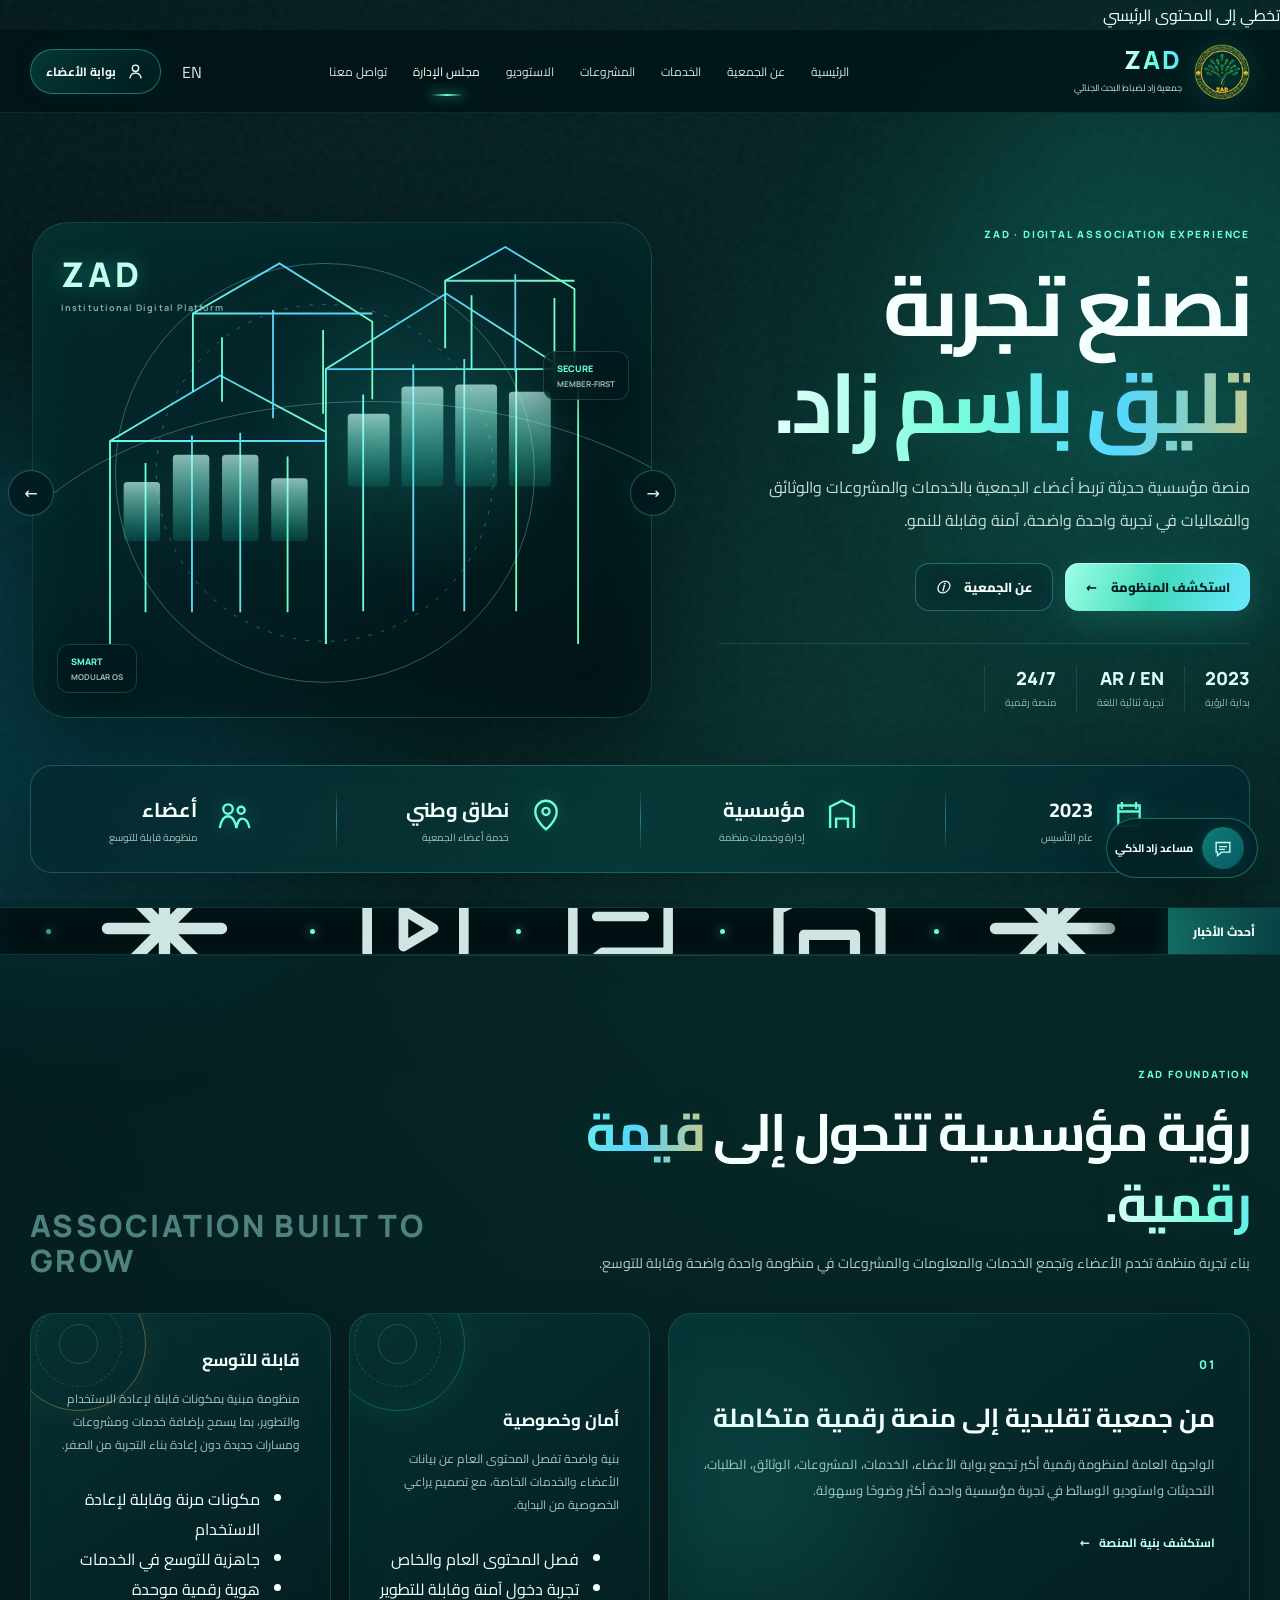
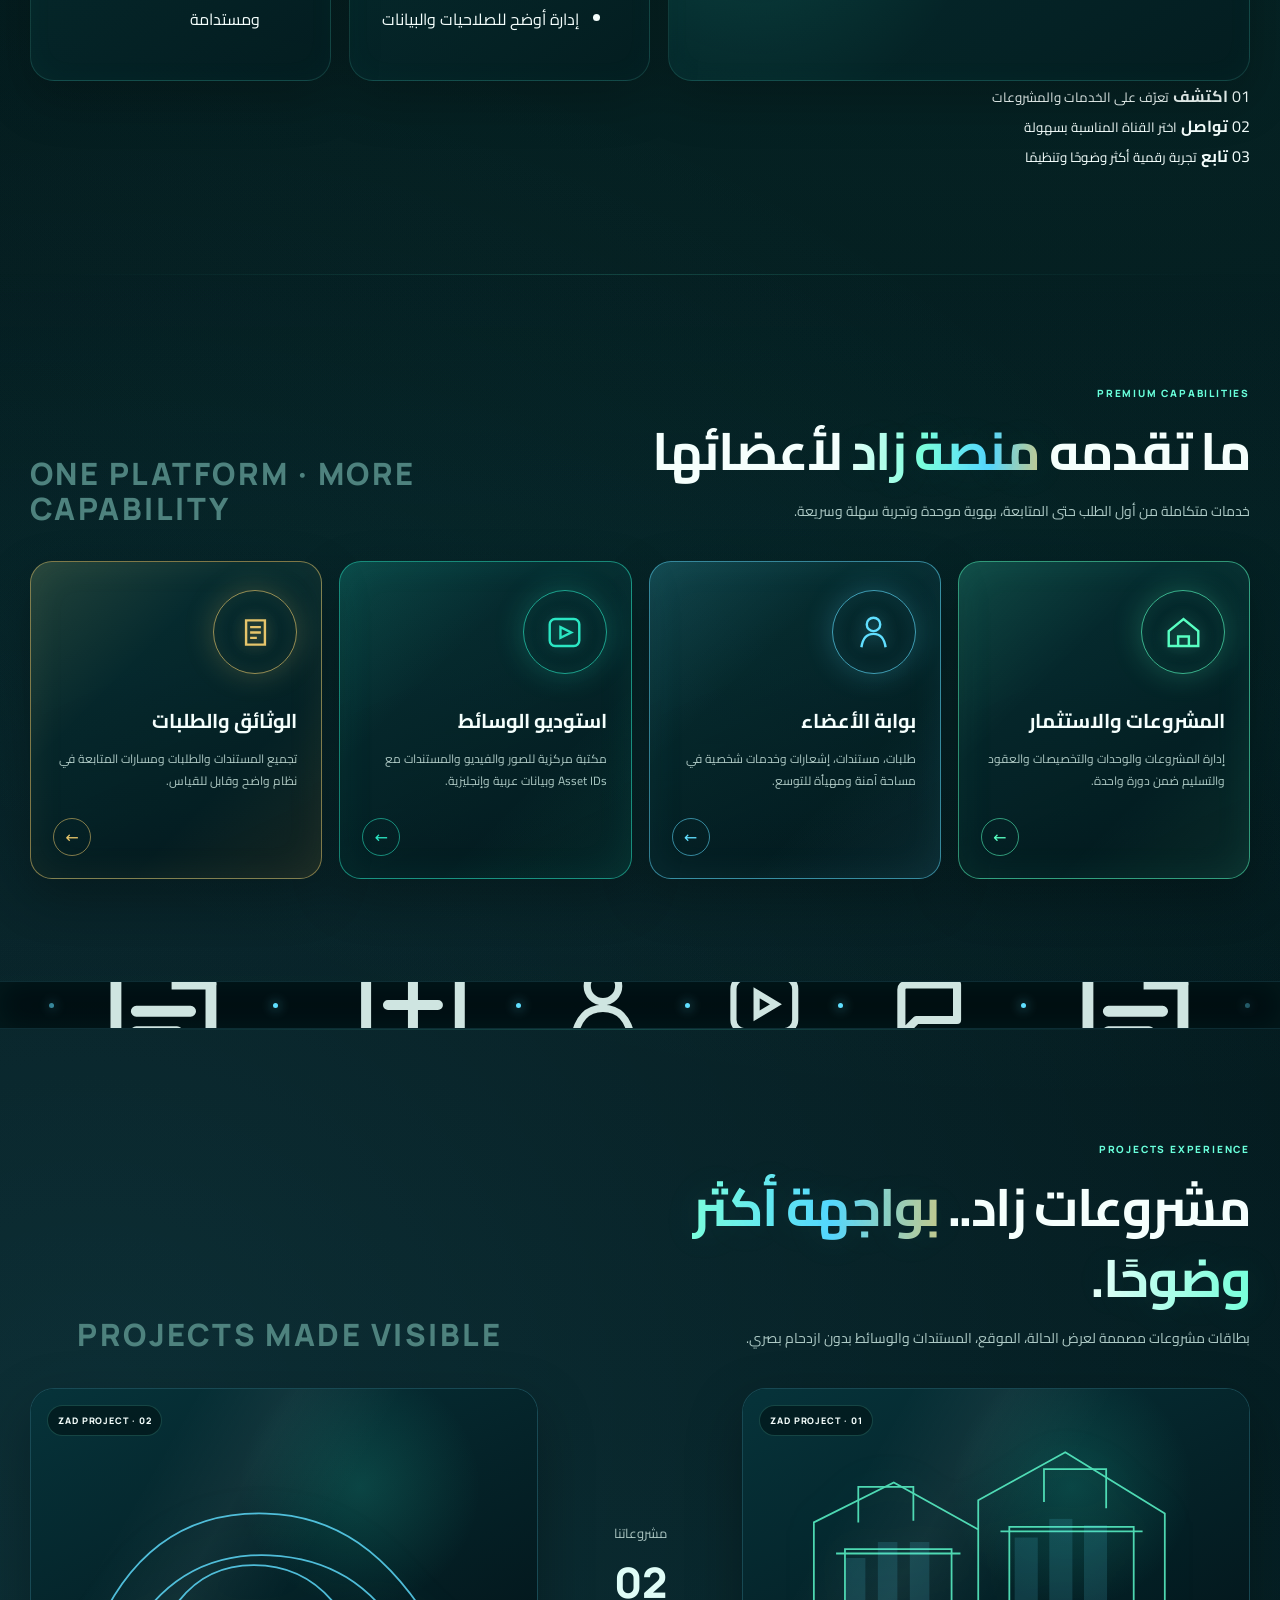
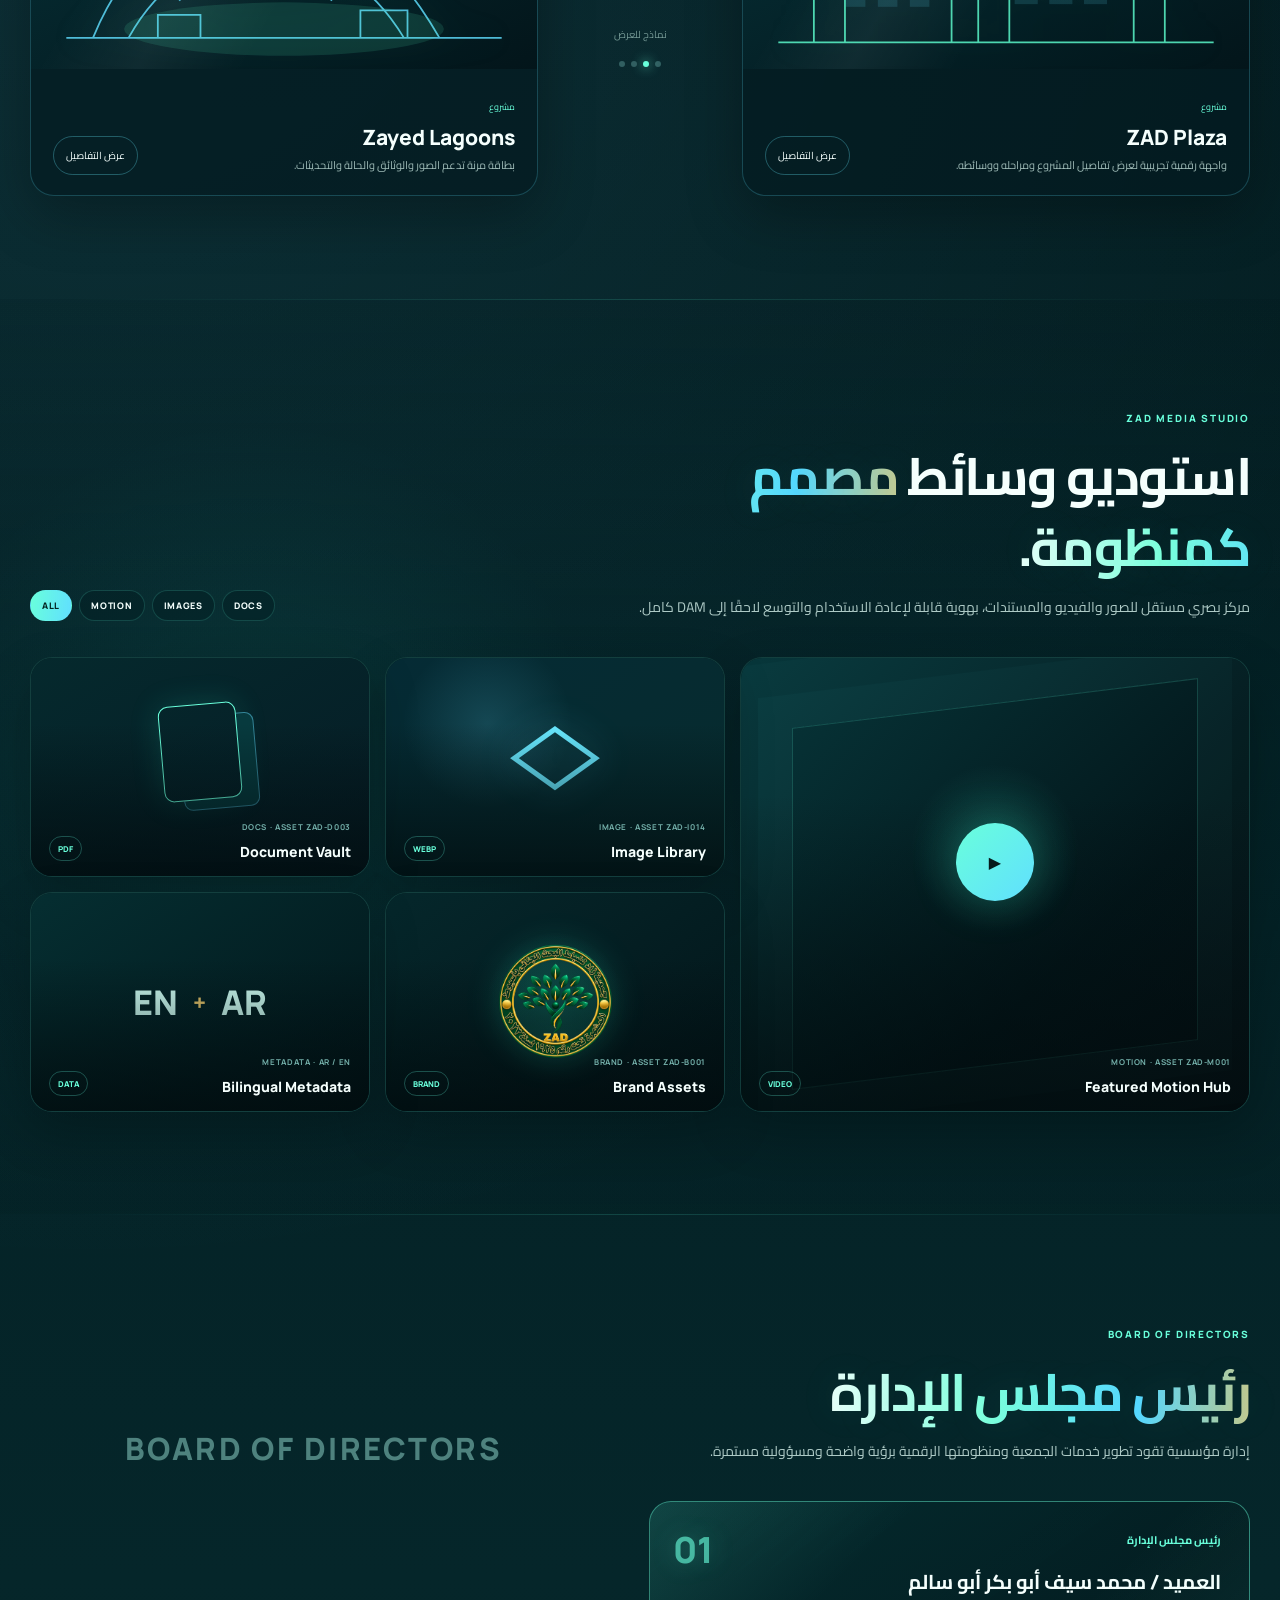
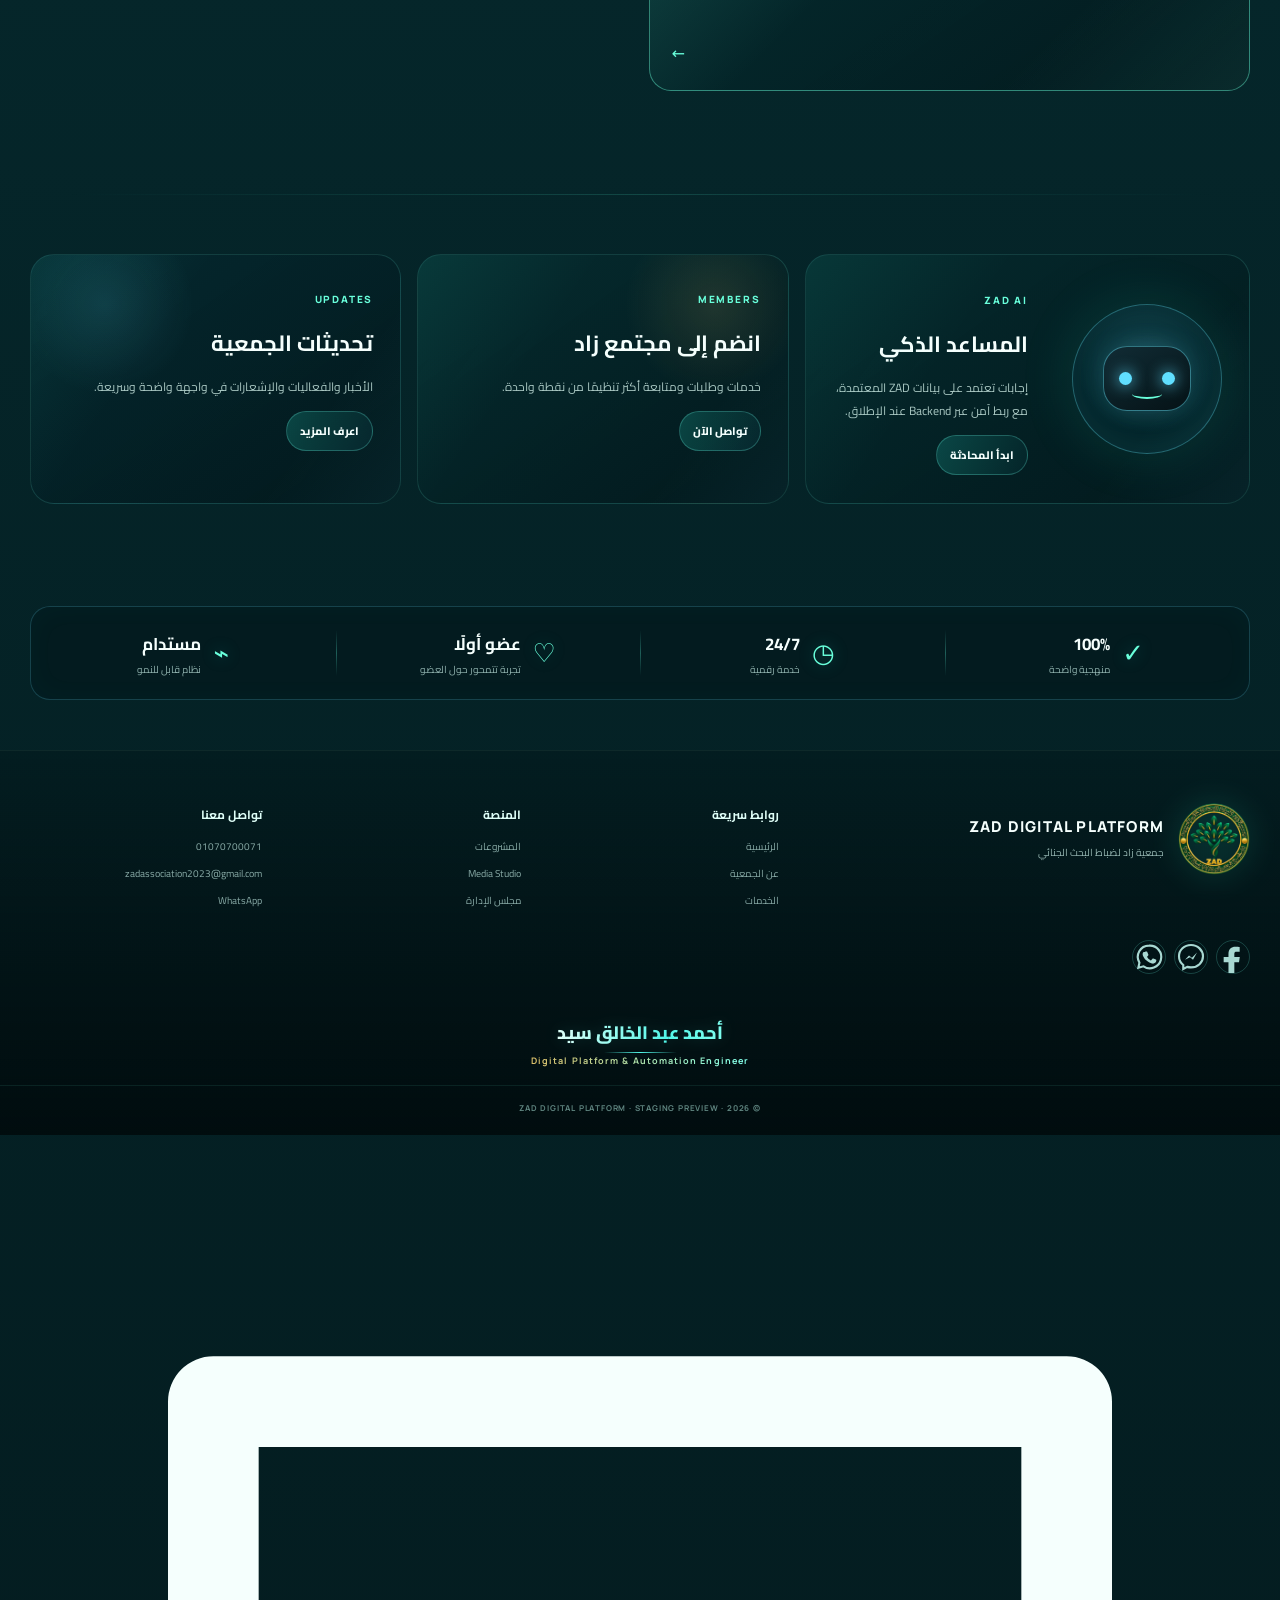
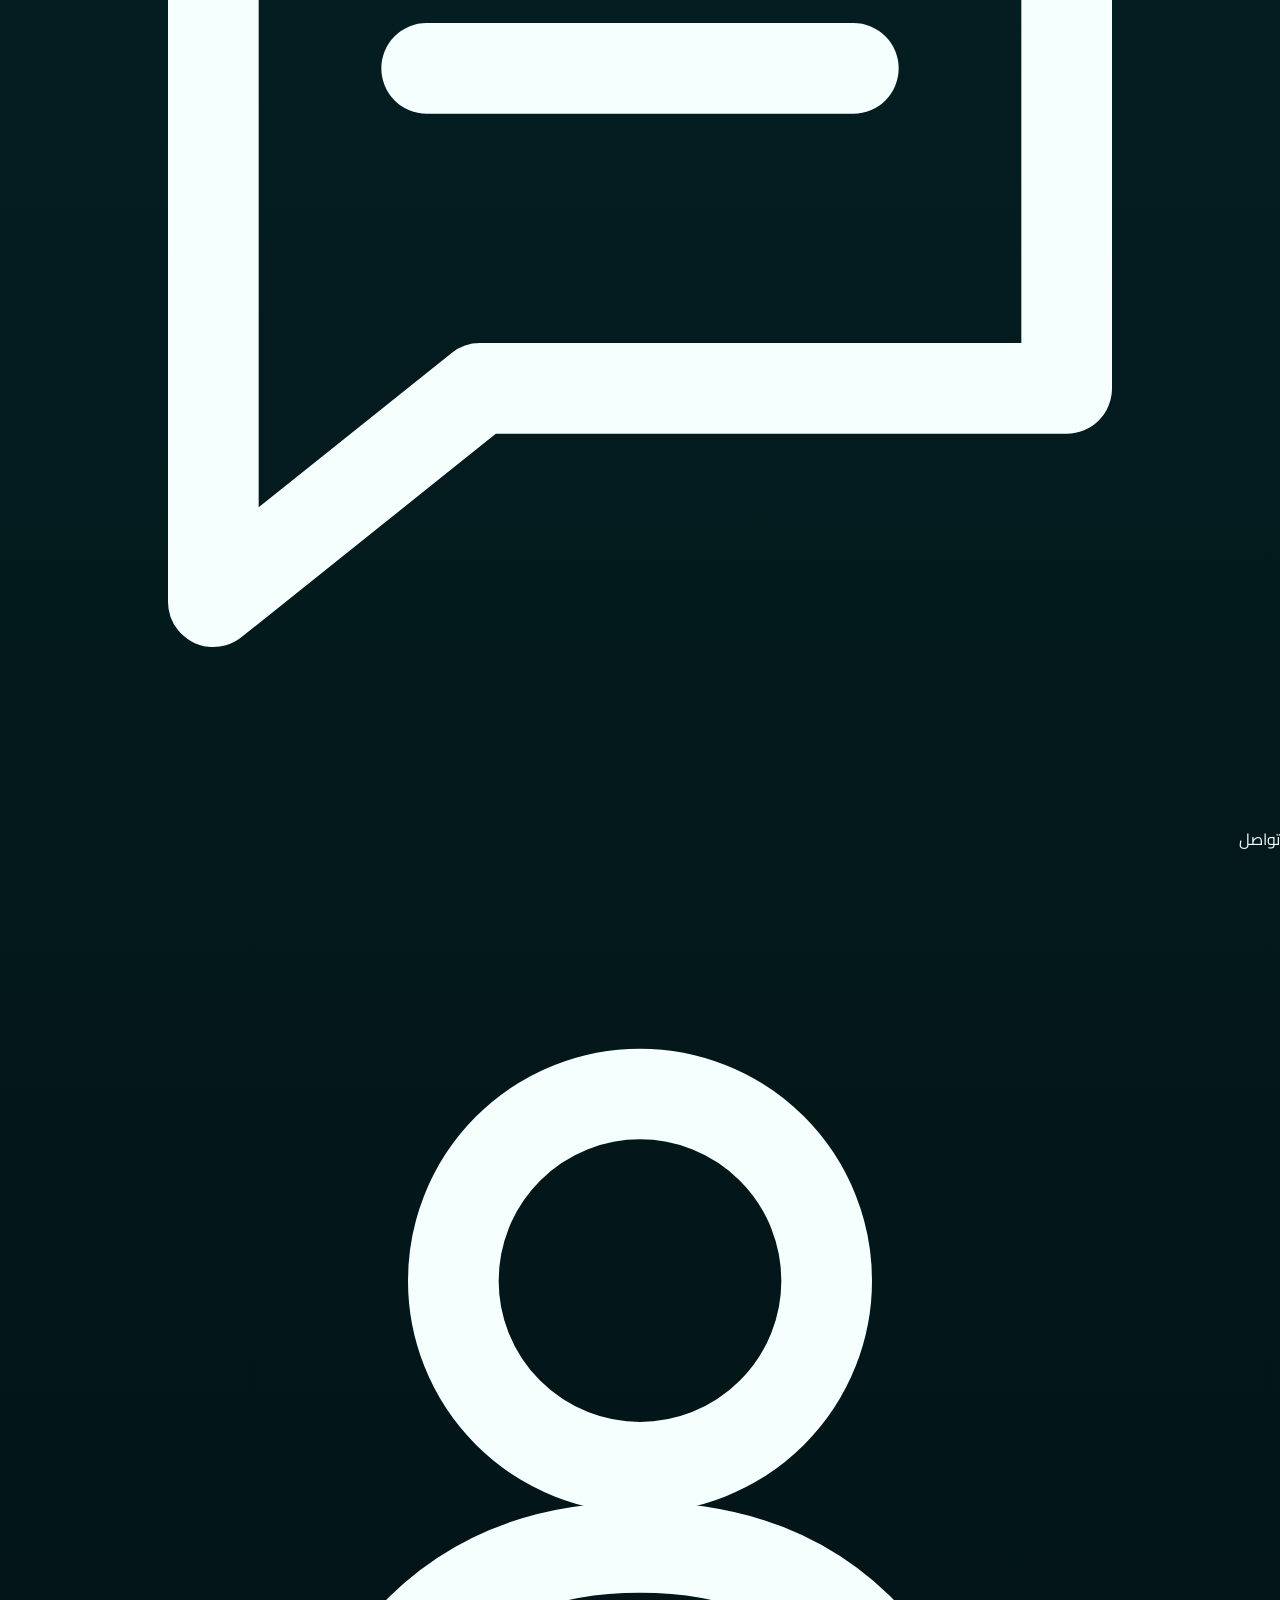
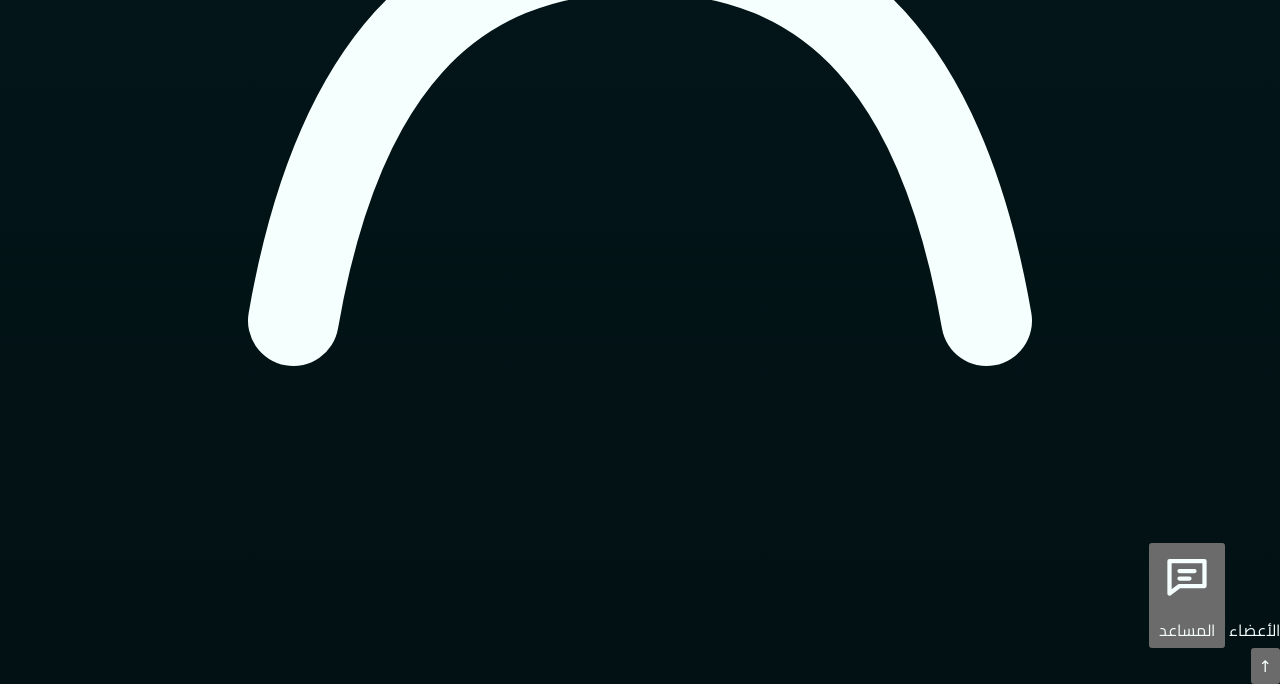
==== commit 0274eba5: "Upgrade V2 structure content SEO and bilingual foundation" ====
--- a/v2/index.html
+++ b/v2/index.html
@@ -3,16 +3,78 @@
 <head>
   <meta charset="utf-8">
   <meta name="viewport" content="width=device-width,initial-scale=1,viewport-fit=cover">
-  <meta name="theme-color" content="#062f33">
+  <meta name="theme-color" content="#0b5d56">
   <meta name="color-scheme" content="dark">
-  <title>جمعية زاد لضباط البحث الجنائي بأسيوط | ZAD Digital Platform</title>
-  <meta name="description" content="المنصة الرقمية لجمعية زاد لضباط البحث الجنائي بأسيوط — خدمات، مشروعات، عضوية، إعلام ومساعد ذكي.">
+  <meta name="format-detection" content="telephone=no">
+  <meta name="referrer" content="strict-origin-when-cross-origin">
+
+  <!-- STAGING ONLY: remove noindex when the final production domain is launched -->
+  <meta name="robots" content="noindex,nofollow,noarchive">
+  <meta name="googlebot" content="noindex,nofollow,noarchive">
+
+  <title>جمعية زاد لضباط البحث الجنائي | المنصة الرقمية الرسمية</title>
+  <meta name="description" content="المنصة الرقمية الرسمية لجمعية زاد لضباط البحث الجنائي، وتجمع خدمات الأعضاء والمشروعات والوثائق والفعاليات والتواصل في تجربة مؤسسية آمنة وحديثة قابلة للتوسع.">
+
+  <link rel="canonical" href="https://zad-association-eg.github.io/zad-staging-preview/v2/">
+  <link rel="alternate" hreflang="ar-EG" href="https://zad-association-eg.github.io/zad-staging-preview/v2/">
+  <link rel="alternate" hreflang="en" href="https://zad-association-eg.github.io/zad-staging-preview/v2/en/">
+  <link rel="alternate" hreflang="x-default" href="https://zad-association-eg.github.io/zad-staging-preview/v2/">
+
+  <meta property="og:type" content="website">
+  <meta property="og:locale" content="ar_EG">
+  <meta property="og:locale:alternate" content="en_US">
+  <meta property="og:site_name" content="ZAD Digital Platform">
+  <meta property="og:title" content="جمعية زاد لضباط البحث الجنائي | المنصة الرقمية الرسمية">
+  <meta property="og:description" content="خدمات الأعضاء والمشروعات والوثائق والفعاليات والتواصل في منصة مؤسسية رقمية واحدة، آمنة وحديثة وقابلة للتوسع.">
+  <meta property="og:url" content="https://zad-association-eg.github.io/zad-staging-preview/v2/">
+  <meta property="og:image" content="https://zad-association-eg.github.io/zad-staging-preview/v2/assets/zad-logo.png">
+  <meta property="og:image:alt" content="شعار جمعية زاد لضباط البحث الجنائي">
+
+  <meta name="twitter:card" content="summary_large_image">
+  <meta name="twitter:title" content="جمعية زاد لضباط البحث الجنائي | المنصة الرقمية الرسمية">
+  <meta name="twitter:description" content="منصة رقمية مؤسسية تجمع خدمات الأعضاء والمشروعات والوثائق والفعاليات والتواصل في تجربة واحدة.">
+  <meta name="twitter:image" content="https://zad-association-eg.github.io/zad-staging-preview/v2/assets/zad-logo.png">
+
+  <link rel="icon" type="image/png" href="./assets/zad-logo.png">
+  <link rel="apple-touch-icon" href="./assets/zad-logo.png">
+
   <link rel="preconnect" href="https://fonts.googleapis.com">
   <link rel="preconnect" href="https://fonts.gstatic.com" crossorigin>
   <link href="https://fonts.googleapis.com/css2?family=Cairo:wght@400;500;600;700;800&family=Manrope:wght@600;700;800&display=swap" rel="stylesheet">
   <link rel="stylesheet" href="./styles.css">
+
+  <script type="application/ld+json">
+  {
+    "@context": "https://schema.org",
+    "@graph": [
+      {
+        "@type": "Organization",
+        "@id": "https://zad-association-eg.github.io/zad-staging-preview/v2/#organization",
+        "name": "جمعية زاد لضباط البحث الجنائي",
+        "alternateName": "ZAD Association",
+        "url": "https://zad-association-eg.github.io/zad-staging-preview/v2/",
+        "logo": "https://zad-association-eg.github.io/zad-staging-preview/v2/assets/zad-logo.png",
+        "email": "zadassociation2023@gmail.com",
+        "telephone": "+201070700071",
+        "sameAs": [
+          "https://www.facebook.com/zadassociationassiut"
+        ]
+      },
+      {
+        "@type": "WebSite",
+        "@id": "https://zad-association-eg.github.io/zad-staging-preview/v2/#website",
+        "url": "https://zad-association-eg.github.io/zad-staging-preview/v2/",
+        "name": "ZAD Digital Platform",
+        "inLanguage": ["ar-EG", "en"]
+      }
+    ]
+  }
+  </script>
 </head>
+
 <body>
+  <a class="skip-link" href="#home">تخطي إلى المحتوى الرئيسي</a>
+
   <div class="site-noise" aria-hidden="true"></div>
   <div class="ambient ambient-a" aria-hidden="true"></div>
   <div class="ambient ambient-b" aria-hidden="true"></div>
@@ -21,84 +83,152 @@
     <div class="intro-panels" aria-hidden="true">
       <i></i><i></i><i></i><i></i><i></i><i></i><i></i><i></i><i></i>
     </div>
+
     <button class="intro-skip" id="introSkip" type="button">تخطي</button>
+
     <div class="intro-brand">
       <img data-zad-logo alt="">
       <span class="intro-brand-en">ZAD DIGITAL PLATFORM</span>
-      <strong>جمعية زاد لضباط البحث الجنائي بأسيوط</strong>
-      <p><span>TRUST</span><b>•</b><span>SERVICE</span><b>•</b><span>FUTURE</span></p>
+      <strong>جمعية زاد لضباط البحث الجنائي</strong>
+      <p>
+        <span>TRUST</span><b>•</b>
+        <span>SERVICE</span><b>•</b>
+        <span>FUTURE</span>
+      </p>
     </div>
+
     <div class="intro-progress"><span></span></div>
   </div>
 
   <header class="site-header" id="siteHeader">
     <div class="shell header-shell">
+
       <a class="brand" href="#home" aria-label="العودة إلى الرئيسية">
         <img data-zad-logo alt="شعار جمعية زاد">
         <span>
           <strong>ZAD</strong>
-          <small>جمعية زاد لضباط البحث الجنائي بأسيوط</small>
+          <small>جمعية زاد لضباط البحث الجنائي</small>
         </span>
       </a>
 
-      <button class="nav-toggle" id="navToggle" type="button" aria-label="فتح القائمة" aria-expanded="false">
+      <button
+        class="nav-toggle"
+        id="navToggle"
+        type="button"
+        aria-label="فتح القائمة"
+        aria-expanded="false"
+      >
         <span></span><span></span><span></span>
       </button>
 
       <nav class="main-nav" id="mainNav" aria-label="التنقل الرئيسي">
-        <a class="active" href="#home">الرئيسية</a>
+        <a class="active" href="#home" aria-current="page">الرئيسية</a>
         <a href="#about">عن الجمعية</a>
         <a href="#services">الخدمات</a>
         <a href="#projects">المشروعات</a>
         <a href="#studio">الاستوديو</a>
-        <a href="#leadership">القيادة</a>
+        <a href="#leadership">مجلس الإدارة</a>
         <a href="#contact">تواصل معنا</a>
       </nav>
 
       <div class="header-actions">
-        <button class="mini-action" type="button" aria-label="تغيير اللغة">EN</button>
+        <a
+          class="mini-action language-switch"
+          href="./en/"
+          lang="en"
+          dir="ltr"
+          aria-label="Switch to English"
+        >EN</a>
+
         <a class="member-cta" href="#contact">
-          <svg viewBox="0 0 24 24" aria-hidden="true"><path d="M12 12a4 4 0 1 0 0-8 4 4 0 0 0 0 8Zm-7 8c.8-4 3-6 7-6s6.2 2 7 6" fill="none" stroke="currentColor" stroke-width="1.7" stroke-linecap="round"/></svg>
+          <svg viewBox="0 0 24 24" aria-hidden="true">
+            <path
+              d="M12 12a4 4 0 1 0 0-8 4 4 0 0 0 0 8Zm-7 8c.8-4 3-6 7-6s6.2 2 7 6"
+              fill="none"
+              stroke="currentColor"
+              stroke-width="1.7"
+              stroke-linecap="round"
+            />
+          </svg>
           <span>بوابة الأعضاء</span>
         </a>
       </div>
+
     </div>
   </header>
 
-  <main id="home">
+  <main id="home" tabindex="-1">
+
     <section class="hero section-shell">
       <div class="hero-grid shell">
+
         <div class="hero-copy reveal-ar">
           <div class="eyebrow en-label">ZAD · DIGITAL ASSOCIATION EXPERIENCE</div>
-          <h1>نصنع تجربة<br><span>تليق باسم زاد.</span></h1>
-          <p class="hero-lead">منصة مؤسسية حديثة تربط أعضاء الجمعية بالخدمات والمشروعات والوثائق والفعاليات في تجربة واحدة واضحة، آمنة وقابلة للنمو.</p>
+
+          <h1>
+            نصنع تجربة <span>تليق باسم زاد.</span>
+          </h1>
+
+          <p class="hero-lead">
+            منصة مؤسسية حديثة تربط أعضاء الجمعية بالخدمات والمشروعات والوثائق
+            والفعاليات في تجربة واحدة واضحة، آمنة وقابلة للنمو.
+          </p>
+
           <div class="hero-actions">
-            <a class="btn btn-primary" href="#services"><span>استكشف المنظومة</span><i>←</i></a>
-            <a class="btn btn-ghost" href="#about"><span>عن الجمعية</span><i>ⓘ</i></a>
-          </div>
+            <a class="btn btn-primary" href="#services">
+              <span>استكشف المنظومة</span>
+              <i>←</i>
+            </a>
+
+            <a class="btn btn-ghost" href="#about">
+              <span>عن الجمعية</span>
+              <i>ⓘ</i>
+            </a>
+          </div>
+
           <div class="hero-proof">
-            <span><b>2023</b><small>بداية الرؤية</small></span>
-            <span><b>AR / EN</b><small>تجربة ثنائية اللغة</small></span>
-            <span><b>24/7</b><small>منصة رقمية</small></span>
+            <span>
+              <b>2023</b>
+              <small>بداية الرؤية</small>
+            </span>
+
+            <span>
+              <b>AR / EN</b>
+              <small>تجربة ثنائية اللغة</small>
+            </span>
+
+            <span>
+              <b>24/7</b>
+              <small>منصة رقمية</small>
+            </span>
           </div>
         </div>
 
         <div class="hero-visual reveal-en" aria-label="تصور بصري للمنصة">
           <div class="visual-glow"></div>
+
           <div class="architecture-card">
             <div class="arch-grid"></div>
-            <svg class="architecture-svg" viewBox="0 0 760 560" role="img" aria-label="تصميم معماري رقمي تجريدي">
+
+            <svg
+              class="architecture-svg"
+              viewBox="0 0 760 560"
+              role="img"
+              aria-label="تصميم معماري رقمي تجريدي"
+            >
               <defs>
                 <linearGradient id="buildingGlow" x1="0" x2="1">
                   <stop offset="0" stop-color="#66ffe0"/>
                   <stop offset=".45" stop-color="#57cfff"/>
                   <stop offset="1" stop-color="#77ffc2"/>
                 </linearGradient>
+
                 <linearGradient id="windowGlow" x1="0" x2="0" y1="0" y2="1">
                   <stop offset="0" stop-color="#c8fff6" stop-opacity=".95"/>
                   <stop offset="1" stop-color="#2be6c3" stop-opacity=".18"/>
                 </linearGradient>
               </defs>
+
               <g fill="none" stroke="url(#buildingGlow)" stroke-width="2">
                 <path d="M55 461h650"/>
                 <path d="M112 458V235l121-72 116 62v233"/>
@@ -111,107 +241,532 @@
                 <path d="M235 121v71M291 91v119M346 113v92"/>
                 <path d="M509 75v82M557 52v107M600 78v94"/>
               </g>
+
               <g fill="url(#windowGlow)" opacity=".72">
-                <rect x="127" y="280" width="40" height="65" rx="4"/><rect x="181" y="250" width="40" height="95" rx="4"/>
-                <rect x="235" y="250" width="40" height="95" rx="4"/><rect x="289" y="276" width="40" height="69" rx="4"/>
-                <rect x="373" y="205" width="46" height="80" rx="4"/><rect x="432" y="175" width="46" height="110" rx="4"/>
-                <rect x="491" y="173" width="46" height="112" rx="4"/><rect x="550" y="181" width="46" height="104" rx="4"/>
+                <rect x="127" y="280" width="40" height="65" rx="4"/>
+                <rect x="181" y="250" width="40" height="95" rx="4"/>
+                <rect x="235" y="250" width="40" height="95" rx="4"/>
+                <rect x="289" y="276" width="40" height="69" rx="4"/>
+                <rect x="373" y="205" width="46" height="80" rx="4"/>
+                <rect x="432" y="175" width="46" height="110" rx="4"/>
+                <rect x="491" y="173" width="46" height="112" rx="4"/>
+                <rect x="550" y="181" width="46" height="104" rx="4"/>
               </g>
+
               <g stroke="#9fffee" opacity=".33">
-                <circle cx="348" cy="270" r="230" fill="none"/><circle cx="348" cy="270" r="185" fill="none" stroke-dasharray="4 10"/>
+                <circle cx="348" cy="270" r="230" fill="none"/>
+                <circle
+                  cx="348"
+                  cy="270"
+                  r="185"
+                  fill="none"
+                  stroke-dasharray="4 10"
+                />
                 <path d="M35 305C180 175 514 146 725 275" fill="none"/>
               </g>
             </svg>
-            <div class="visual-title"><span>ZAD</span><small>Institutional Digital Platform</small></div>
-            <div class="visual-chip chip-a"><b>SECURE</b><span>MEMBER-FIRST</span></div>
-            <div class="visual-chip chip-b"><b>SMART</b><span>MODULAR OS</span></div>
-          </div>
-          <button class="hero-arrow hero-arrow-prev" aria-label="السابق">←</button>
-          <button class="hero-arrow hero-arrow-next" aria-label="التالي">→</button>
-        </div>
+
+            <div class="visual-title">
+              <span>ZAD</span>
+              <small>Institutional Digital Platform</small>
+            </div>
+
+            <div class="visual-chip chip-a">
+              <b>SECURE</b>
+              <span>MEMBER-FIRST</span>
+            </div>
+
+            <div class="visual-chip chip-b">
+              <b>SMART</b>
+              <span>MODULAR OS</span>
+            </div>
+          </div>
+
+          <button
+            class="hero-arrow hero-arrow-prev"
+            type="button"
+            aria-label="السابق"
+          >←</button>
+
+          <button
+            class="hero-arrow hero-arrow-next"
+            type="button"
+            aria-label="التالي"
+          >→</button>
+        </div>
+
       </div>
 
       <div class="stats-wrap shell">
         <div class="stats-panel reveal-up">
-          <article><span class="stat-icon"><svg viewBox="0 0 32 32"><path d="M7 8h18v17H7zM10 5v6M22 5v6M7 13h18" fill="none" stroke="currentColor" stroke-width="2"/></svg></span><b>2023</b><small>عام التأسيس</small></article>
-          <article><span class="stat-icon"><svg viewBox="0 0 32 32"><path d="M6 27V9l10-5 10 5v18M11 27v-8h10v8" fill="none" stroke="currentColor" stroke-width="2"/></svg></span><b>مؤسسية</b><small>إدارة وخدمات منظمة</small></article>
-          <article><span class="stat-icon"><svg viewBox="0 0 32 32"><path d="M16 28s9-7 9-15a9 9 0 1 0-18 0c0 8 9 15 9 15Z" fill="none" stroke="currentColor" stroke-width="2"/><circle cx="16" cy="13" r="3" fill="none" stroke="currentColor" stroke-width="2"/></svg></span><b>أسيوط</b><small>خدمة أعضاء الجمعية</small></article>
-          <article><span class="stat-icon"><svg viewBox="0 0 32 32"><circle cx="11" cy="11" r="4" fill="none" stroke="currentColor" stroke-width="2"/><circle cx="22" cy="12" r="3" fill="none" stroke="currentColor" stroke-width="2"/><path d="M4 27c1-6 3-10 7-10s6 4 7 10M18 27c1-5 2-8 5-8s5 3 6 8" fill="none" stroke="currentColor" stroke-width="2"/></svg></span><b>أعضاء</b><small>منظومة قابلة للتوسع</small></article>
+
+          <article>
+            <span class="stat-icon">
+              <svg viewBox="0 0 32 32">
+                <path
+                  d="M7 8h18v17H7zM10 5v6M22 5v6M7 13h18"
+                  fill="none"
+                  stroke="currentColor"
+                  stroke-width="2"
+                />
+              </svg>
+            </span>
+            <b>2023</b>
+            <small>عام التأسيس</small>
+          </article>
+
+          <article>
+            <span class="stat-icon">
+              <svg viewBox="0 0 32 32">
+                <path
+                  d="M6 27V9l10-5 10 5v18M11 27v-8h10v8"
+                  fill="none"
+                  stroke="currentColor"
+                  stroke-width="2"
+                />
+              </svg>
+            </span>
+            <b>مؤسسية</b>
+            <small>إدارة وخدمات منظمة</small>
+          </article>
+
+          <article>
+            <span class="stat-icon">
+              <svg viewBox="0 0 32 32">
+                <path
+                  d="M16 28s9-7 9-15a9 9 0 1 0-18 0c0 8 9 15 9 15Z"
+                  fill="none"
+                  stroke="currentColor"
+                  stroke-width="2"
+                />
+                <circle
+                  cx="16"
+                  cy="13"
+                  r="3"
+                  fill="none"
+                  stroke="currentColor"
+                  stroke-width="2"
+                />
+              </svg>
+            </span>
+            <b>نطاق وطني</b>
+            <small>خدمة أعضاء الجمعية</small>
+          </article>
+
+          <article>
+            <span class="stat-icon">
+              <svg viewBox="0 0 32 32">
+                <circle
+                  cx="11"
+                  cy="11"
+                  r="4"
+                  fill="none"
+                  stroke="currentColor"
+                  stroke-width="2"
+                />
+                <circle
+                  cx="22"
+                  cy="12"
+                  r="3"
+                  fill="none"
+                  stroke="currentColor"
+                  stroke-width="2"
+                />
+                <path
+                  d="M4 27c1-6 3-10 7-10s6 4 7 10M18 27c1-5 2-8 5-8s5 3 6 8"
+                  fill="none"
+                  stroke="currentColor"
+                  stroke-width="2"
+                />
+              </svg>
+            </span>
+            <b>أعضاء</b>
+            <small>منظومة قابلة للتوسع</small>
+          </article>
+
         </div>
       </div>
     </section>
 
     <div class="ticker ticker-ar" aria-label="آخر الأخبار">
       <div class="ticker-label">أحدث الأخبار</div>
+
       <div class="ticker-window">
         <div class="ticker-track ticker-track-ar">
+
           <div class="ticker-group">
-            <span>تطوير الخدمات الرقمية لأعضاء الجمعية</span><i></i><span>منصة موحدة للمشروعات والطلبات</span><i></i><span>قنوات تواصل رسمية وأكثر سرعة</span><i></i><span>استوديو وسائط مركزي لأصول زاد</span><i></i>
-          </div>
+
+            <span class="ticker-item">
+              <span class="ticker-icon" aria-hidden="true">
+                <svg viewBox="0 0 24 24">
+                  <path
+                    d="M4 12h16M12 4v16M6.5 6.5l11 11M17.5 6.5l-11 11"
+                    fill="none"
+                    stroke="currentColor"
+                    stroke-width="1.6"
+                    stroke-linecap="round"
+                  />
+                </svg>
+              </span>
+              <span>تطوير الخدمات الرقمية لأعضاء الجمعية</span>
+            </span>
+
+            <i></i>
+
+            <span class="ticker-item">
+              <span class="ticker-icon" aria-hidden="true">
+                <svg viewBox="0 0 24 24">
+                  <path
+                    d="M4 18V9l8-4 8 4v9M8 18v-5h8v5"
+                    fill="none"
+                    stroke="currentColor"
+                    stroke-width="1.6"
+                    stroke-linecap="round"
+                    stroke-linejoin="round"
+                  />
+                </svg>
+              </span>
+              <span>منصة موحدة للمشروعات والطلبات</span>
+            </span>
+
+            <i></i>
+
+            <span class="ticker-item">
+              <span class="ticker-icon" aria-hidden="true">
+                <svg viewBox="0 0 24 24">
+                  <path
+                    d="M4 5h16v11H9l-5 4V5Zm4 5h8"
+                    fill="none"
+                    stroke="currentColor"
+                    stroke-width="1.6"
+                    stroke-linecap="round"
+                    stroke-linejoin="round"
+                  />
+                </svg>
+              </span>
+              <span>قنوات تواصل رسمية وأكثر سرعة</span>
+            </span>
+
+            <i></i>
+
+            <span class="ticker-item">
+              <span class="ticker-icon" aria-hidden="true">
+                <svg viewBox="0 0 24 24">
+                  <rect
+                    x="4"
+                    y="5"
+                    width="16"
+                    height="14"
+                    rx="3"
+                    fill="none"
+                    stroke="currentColor"
+                    stroke-width="1.6"
+                  />
+                  <path
+                    d="m10 9 5 3-5 3V9Z"
+                    fill="none"
+                    stroke="currentColor"
+                    stroke-width="1.6"
+                    stroke-linejoin="round"
+                  />
+                </svg>
+              </span>
+              <span>استوديو وسائط مركزي لأصول زاد</span>
+            </span>
+
+            <i></i>
+          </div>
+
           <div class="ticker-group" aria-hidden="true">
-            <span>تطوير الخدمات الرقمية لأعضاء الجمعية</span><i></i><span>منصة موحدة للمشروعات والطلبات</span><i></i><span>قنوات تواصل رسمية وأكثر سرعة</span><i></i><span>استوديو وسائط مركزي لأصول زاد</span><i></i>
-          </div>
+
+            <span class="ticker-item">
+              <span class="ticker-icon">
+                <svg viewBox="0 0 24 24">
+                  <path
+                    d="M4 12h16M12 4v16M6.5 6.5l11 11M17.5 6.5l-11 11"
+                    fill="none"
+                    stroke="currentColor"
+                    stroke-width="1.6"
+                    stroke-linecap="round"
+                  />
+                </svg>
+              </span>
+              <span>تطوير الخدمات الرقمية لأعضاء الجمعية</span>
+            </span>
+
+            <i></i>
+
+            <span class="ticker-item">
+              <span class="ticker-icon">
+                <svg viewBox="0 0 24 24">
+                  <path
+                    d="M4 18V9l8-4 8 4v9M8 18v-5h8v5"
+                    fill="none"
+                    stroke="currentColor"
+                    stroke-width="1.6"
+                    stroke-linecap="round"
+                    stroke-linejoin="round"
+                  />
+                </svg>
+              </span>
+              <span>منصة موحدة للمشروعات والطلبات</span>
+            </span>
+
+            <i></i>
+
+            <span class="ticker-item">
+              <span class="ticker-icon">
+                <svg viewBox="0 0 24 24">
+                  <path
+                    d="M4 5h16v11H9l-5 4V5Zm4 5h8"
+                    fill="none"
+                    stroke="currentColor"
+                    stroke-width="1.6"
+                    stroke-linecap="round"
+                    stroke-linejoin="round"
+                  />
+                </svg>
+              </span>
+              <span>قنوات تواصل رسمية وأكثر سرعة</span>
+            </span>
+
+            <i></i>
+
+            <span class="ticker-item">
+              <span class="ticker-icon">
+                <svg viewBox="0 0 24 24">
+                  <rect
+                    x="4"
+                    y="5"
+                    width="16"
+                    height="14"
+                    rx="3"
+                    fill="none"
+                    stroke="currentColor"
+                    stroke-width="1.6"
+                  />
+                  <path
+                    d="m10 9 5 3-5 3V9Z"
+                    fill="none"
+                    stroke="currentColor"
+                    stroke-width="1.6"
+                    stroke-linejoin="round"
+                  />
+                </svg>
+              </span>
+              <span>استوديو وسائط مركزي لأصول زاد</span>
+            </span>
+
+            <i></i>
+          </div>
+
         </div>
       </div>
     </div>
 
     <section class="content-section" id="about">
       <div class="shell">
+
         <div class="section-head">
           <div class="head-ar reveal-ar">
             <span class="section-kicker">ZAD FOUNDATION</span>
             <h2>رؤية مؤسسية تتحول إلى <em>قيمة رقمية.</em></h2>
-            <p>بناء تجربة منظمة تخدم الأعضاء وتجمع الخدمات والمعلومات والمشروعات في منظومة واحدة واضحة وقابلة للتوسع.</p>
-          </div>
-          <div class="head-en reveal-en en-label">ASSOCIATION<br>BUILT TO GROW</div>
-        </div>
+            <p>
+              بناء تجربة منظمة تخدم الأعضاء وتجمع الخدمات والمعلومات والمشروعات
+              في منظومة واحدة واضحة وقابلة للتوسع.
+            </p>
+          </div>
+
+          <div class="head-en reveal-en en-label">
+            ASSOCIATION BUILT TO GROW
+          </div>
+        </div>
+
         <div class="about-grid">
+
           <article class="about-main premium-panel reveal-ar">
             <span class="panel-number">01</span>
             <h3>من جمعية تقليدية إلى منصة رقمية متكاملة</h3>
-            <p>الموقع هو الواجهة العامة لنظام أكبر يضم بوابة أعضاء، إدارة، قاعدة بيانات مركزية، وثائق، طلبات، تقارير واستوديو وسائط.</p>
-            <a href="#services" class="text-link">استكشف بنية المنصة <span>←</span></a>
-          </article>
+            <p>
+              الواجهة العامة لمنظومة رقمية أكبر تجمع بوابة الأعضاء، الخدمات،
+              المشروعات، الوثائق، الطلبات، التحديثات واستوديو الوسائط في تجربة
+              مؤسسية واحدة أكثر وضوحًا وسهولة.
+            </p>
+            <a href="#services" class="text-link">
+              استكشف بنية المنصة <span>←</span>
+            </a>
+          </article>
+
           <article class="about-mini premium-panel reveal-up">
             <span class="mini-ring"></span>
-            <b>أمان وخصوصية</b><p>تجربة مصممة لتفصل المحتوى العام عن بيانات الأعضاء الخاصة.</p>
-          </article>
+            <b>أمان وخصوصية</b>
+            <p>
+              بنية واضحة تفصل المحتوى العام عن بيانات الأعضاء والخدمات الخاصة،
+              مع تصميم يراعي الخصوصية من البداية.
+            </p>
+
+            <ul class="mini-points">
+              <li>فصل المحتوى العام والخاص</li>
+              <li>تجربة دخول آمنة وقابلة للتطوير</li>
+              <li>إدارة أوضح للصلاحيات والبيانات</li>
+            </ul>
+          </article>
+
           <article class="about-mini premium-panel reveal-up">
             <span class="mini-ring ring-gold"></span>
-            <b>قابلة للتوسع</b><p>مكونات قابلة لإعادة الاستخدام بدل الحلول المؤقتة أو الترقيع.</p>
-          </article>
-        </div>
+            <b>قابلة للتوسع</b>
+            <p>
+              منظومة مبنية بمكونات قابلة لإعادة الاستخدام والتطوير، بما يسمح
+              بإضافة خدمات ومشروعات ومسارات جديدة دون إعادة بناء التجربة من الصفر.
+            </p>
+
+            <ul class="mini-points">
+              <li>مكونات مرنة وقابلة لإعادة الاستخدام</li>
+              <li>جاهزية للتوسع في الخدمات</li>
+              <li>هوية رقمية موحدة ومستدامة</li>
+            </ul>
+          </article>
+
+        </div>
+
+        <div class="member-journey reveal-up" aria-label="رحلة العضو داخل منصة زاد">
+          <article>
+            <span>01</span>
+            <b>اكتشف</b>
+            <small>تعرّف على الخدمات والمشروعات</small>
+          </article>
+
+          <article>
+            <span>02</span>
+            <b>تواصل</b>
+            <small>اختر القناة المناسبة بسهولة</small>
+          </article>
+
+          <article>
+            <span>03</span>
+            <b>تابع</b>
+            <small>تجربة رقمية أكثر وضوحًا وتنظيمًا</small>
+          </article>
+        </div>
+
       </div>
     </section>
 
     <section class="content-section services-section" id="services">
       <div class="shell">
+
         <div class="section-head centered-head">
           <div class="head-ar reveal-ar">
             <span class="section-kicker">PREMIUM CAPABILITIES</span>
             <h2>ما تقدمه <em>منصة زاد</em> لأعضائها</h2>
-            <p>خدمات متكاملة من أول الطلب حتى المتابعة، بهوية موحدة وتجربة سهلة وسريعة.</p>
-          </div>
-          <div class="head-en reveal-en en-label">ONE PLATFORM<br>MORE CAPABILITY</div>
+            <p>
+              خدمات متكاملة من أول الطلب حتى المتابعة، بهوية موحدة وتجربة سهلة وسريعة.
+            </p>
+          </div>
+
+          <div class="head-en reveal-en en-label">
+            ONE PLATFORM · MORE CAPABILITY
+          </div>
         </div>
 
         <div class="service-grid">
+
           <article class="service-card tone-green reveal-up">
-            <span class="service-icon"><svg viewBox="0 0 32 32"><path d="M5 15 16 6l11 9v11H5V15Z" fill="none" stroke="currentColor" stroke-width="1.8"/><path d="M12 26v-7h8v7" fill="none" stroke="currentColor" stroke-width="1.8"/></svg></span>
-            <h3>المشروعات والاستثمار</h3><p>إدارة المشروعات والوحدات والتخصيصات والعقود والتسليم ضمن دورة واحدة.</p><a href="#projects">←</a>
-          </article>
+            <span class="service-icon">
+              <svg viewBox="0 0 32 32">
+                <path
+                  d="M5 15 16 6l11 9v11H5V15Z"
+                  fill="none"
+                  stroke="currentColor"
+                  stroke-width="1.8"
+                />
+                <path
+                  d="M12 26v-7h8v7"
+                  fill="none"
+                  stroke="currentColor"
+                  stroke-width="1.8"
+                />
+              </svg>
+            </span>
+            <h3>المشروعات والاستثمار</h3>
+            <p>
+              إدارة المشروعات والوحدات والتخصيصات والعقود والتسليم ضمن دورة واحدة.
+            </p>
+            <a href="#projects">←</a>
+          </article>
+
           <article class="service-card tone-cyan reveal-up">
-            <span class="service-icon"><svg viewBox="0 0 32 32"><circle cx="16" cy="10" r="5" fill="none" stroke="currentColor" stroke-width="1.8"/><path d="M7 27c1-7 4-10 9-10s8 3 9 10" fill="none" stroke="currentColor" stroke-width="1.8"/></svg></span>
-            <h3>بوابة الأعضاء</h3><p>طلبات، مستندات، إشعارات وخدمات شخصية في مساحة آمنة ومهيأة للتوسع.</p><a href="#contact">←</a>
-          </article>
+            <span class="service-icon">
+              <svg viewBox="0 0 32 32">
+                <circle
+                  cx="16"
+                  cy="10"
+                  r="5"
+                  fill="none"
+                  stroke="currentColor"
+                  stroke-width="1.8"
+                />
+                <path
+                  d="M7 27c1-7 4-10 9-10s8 3 9 10"
+                  fill="none"
+                  stroke="currentColor"
+                  stroke-width="1.8"
+                />
+              </svg>
+            </span>
+            <h3>بوابة الأعضاء</h3>
+            <p>
+              طلبات، مستندات، إشعارات وخدمات شخصية في مساحة آمنة ومهيأة للتوسع.
+            </p>
+            <a href="#contact">←</a>
+          </article>
+
           <article class="service-card tone-aqua reveal-up">
-            <span class="service-icon"><svg viewBox="0 0 32 32"><rect x="5" y="6" width="22" height="20" rx="4" fill="none" stroke="currentColor" stroke-width="1.8"/><path d="m13 12 8 4-8 4v-8Z" fill="none" stroke="currentColor" stroke-width="1.8"/></svg></span>
-            <h3>استوديو الوسائط</h3><p>مكتبة مركزية للصور والفيديو والمستندات مع Asset IDs وبيانات عربية وإنجليزية.</p><a href="#studio">←</a>
-          </article>
+            <span class="service-icon">
+              <svg viewBox="0 0 32 32">
+                <rect
+                  x="5"
+                  y="6"
+                  width="22"
+                  height="20"
+                  rx="4"
+                  fill="none"
+                  stroke="currentColor"
+                  stroke-width="1.8"
+                />
+                <path
+                  d="m13 12 8 4-8 4v-8Z"
+                  fill="none"
+                  stroke="currentColor"
+                  stroke-width="1.8"
+                />
+              </svg>
+            </span>
+            <h3>استوديو الوسائط</h3>
+            <p>
+              مكتبة مركزية للصور والفيديو والمستندات مع Asset IDs وبيانات عربية وإنجليزية.
+            </p>
+            <a href="#studio">←</a>
+          </article>
+
           <article class="service-card tone-gold reveal-up">
-            <span class="service-icon"><svg viewBox="0 0 32 32"><path d="M9 7h14v18H9zM12 12h8M12 16h8M12 20h5" fill="none" stroke="currentColor" stroke-width="1.8"/></svg></span>
-            <h3>الوثائق والطلبات</h3><p>تجميع المستندات والطلبات ومسارات المتابعة في نظام واضح وقابل للقياس.</p><a href="#contact">←</a>
-          </article>
+            <span class="service-icon">
+              <svg viewBox="0 0 32 32">
+                <path
+                  d="M9 7h14v18H9zM12 12h8M12 16h8M12 20h5"
+                  fill="none"
+                  stroke="currentColor"
+                  stroke-width="1.8"
+                />
+              </svg>
+            </span>
+            <h3>الوثائق والطلبات</h3>
+            <p>
+              تجميع المستندات والطلبات ومسارات المتابعة في نظام واضح وقابل للقياس.
+            </p>
+            <a href="#contact">←</a>
+          </article>
+
         </div>
       </div>
     </section>
@@ -219,176 +774,834 @@
     <div class="ticker ticker-en" aria-label="ZAD capabilities">
       <div class="ticker-window">
         <div class="ticker-track ticker-track-en">
+
           <div class="ticker-group">
-            <span>ZAD DIGITAL PLATFORM</span><i></i><span>MEMBER PORTAL</span><i></i><span>MEDIA STUDIO</span><i></i><span>SMART ASSISTANT</span><i></i><span>PROJECTS & DOCUMENTS</span><i></i>
-          </div>
+
+            <span class="ticker-item">
+              <span class="ticker-icon" aria-hidden="true">
+                <svg viewBox="0 0 24 24">
+                  <path
+                    d="M12 3 4.5 7.2v9.6L12 21l7.5-4.2V7.2L12 3Z"
+                    fill="none"
+                    stroke="currentColor"
+                    stroke-width="1.6"
+                  />
+                  <path
+                    d="M8 12h8M12 8v8"
+                    fill="none"
+                    stroke="currentColor"
+                    stroke-width="1.6"
+                    stroke-linecap="round"
+                  />
+                </svg>
+              </span>
+              <span>ZAD DIGITAL PLATFORM</span>
+            </span>
+
+            <i></i>
+
+            <span class="ticker-item">
+              <span class="ticker-icon" aria-hidden="true">
+                <svg viewBox="0 0 24 24">
+                  <circle
+                    cx="12"
+                    cy="8"
+                    r="3.5"
+                    fill="none"
+                    stroke="currentColor"
+                    stroke-width="1.6"
+                  />
+                  <path
+                    d="M5.5 20c.8-4.6 2.8-7 6.5-7s5.7 2.4 6.5 7"
+                    fill="none"
+                    stroke="currentColor"
+                    stroke-width="1.6"
+                    stroke-linecap="round"
+                  />
+                </svg>
+              </span>
+              <span>MEMBER PORTAL</span>
+            </span>
+
+            <i></i>
+
+            <span class="ticker-item">
+              <span class="ticker-icon" aria-hidden="true">
+                <svg viewBox="0 0 24 24">
+                  <rect
+                    x="4"
+                    y="5"
+                    width="16"
+                    height="14"
+                    rx="3"
+                    fill="none"
+                    stroke="currentColor"
+                    stroke-width="1.6"
+                  />
+                  <path
+                    d="m10 9 5 3-5 3V9Z"
+                    fill="none"
+                    stroke="currentColor"
+                    stroke-width="1.6"
+                  />
+                </svg>
+              </span>
+              <span>MEDIA STUDIO</span>
+            </span>
+
+            <i></i>
+
+            <span class="ticker-item">
+              <span class="ticker-icon" aria-hidden="true">
+                <svg viewBox="0 0 24 24">
+                  <path
+                    d="M7 8h10v7H9l-3 3V9a1 1 0 0 1 1-1Z"
+                    fill="none"
+                    stroke="currentColor"
+                    stroke-width="1.6"
+                    stroke-linejoin="round"
+                  />
+                  <path
+                    d="M9 5h6M12 3v2"
+                    fill="none"
+                    stroke="currentColor"
+                    stroke-width="1.6"
+                    stroke-linecap="round"
+                  />
+                </svg>
+              </span>
+              <span>SMART ASSISTANT</span>
+            </span>
+
+            <i></i>
+
+            <span class="ticker-item">
+              <span class="ticker-icon" aria-hidden="true">
+                <svg viewBox="0 0 24 24">
+                  <path
+                    d="M5 4h10l4 4v12H5V4Z"
+                    fill="none"
+                    stroke="currentColor"
+                    stroke-width="1.6"
+                  />
+                  <path
+                    d="M14 4v5h5M8 13h8M8 16h6"
+                    fill="none"
+                    stroke="currentColor"
+                    stroke-width="1.6"
+                    stroke-linecap="round"
+                  />
+                </svg>
+              </span>
+              <span>PROJECTS &amp; DOCUMENTS</span>
+            </span>
+
+            <i></i>
+          </div>
+
           <div class="ticker-group" aria-hidden="true">
-            <span>ZAD DIGITAL PLATFORM</span><i></i><span>MEMBER PORTAL</span><i></i><span>MEDIA STUDIO</span><i></i><span>SMART ASSISTANT</span><i></i><span>PROJECTS & DOCUMENTS</span><i></i>
-          </div>
+
+            <span class="ticker-item">
+              <span class="ticker-icon">
+                <svg viewBox="0 0 24 24">
+                  <path
+                    d="M12 3 4.5 7.2v9.6L12 21l7.5-4.2V7.2L12 3Z"
+                    fill="none"
+                    stroke="currentColor"
+                    stroke-width="1.6"
+                  />
+                  <path
+                    d="M8 12h8M12 8v8"
+                    fill="none"
+                    stroke="currentColor"
+                    stroke-width="1.6"
+                    stroke-linecap="round"
+                  />
+                </svg>
+              </span>
+              <span>ZAD DIGITAL PLATFORM</span>
+            </span>
+
+            <i></i>
+
+            <span class="ticker-item">
+              <span class="ticker-icon">
+                <svg viewBox="0 0 24 24">
+                  <circle
+                    cx="12"
+                    cy="8"
+                    r="3.5"
+                    fill="none"
+                    stroke="currentColor"
+                    stroke-width="1.6"
+                  />
+                  <path
+                    d="M5.5 20c.8-4.6 2.8-7 6.5-7s5.7 2.4 6.5 7"
+                    fill="none"
+                    stroke="currentColor"
+                    stroke-width="1.6"
+                    stroke-linecap="round"
+                  />
+                </svg>
+              </span>
+              <span>MEMBER PORTAL</span>
+            </span>
+
+            <i></i>
+
+            <span class="ticker-item">
+              <span class="ticker-icon">
+                <svg viewBox="0 0 24 24">
+                  <rect
+                    x="4"
+                    y="5"
+                    width="16"
+                    height="14"
+                    rx="3"
+                    fill="none"
+                    stroke="currentColor"
+                    stroke-width="1.6"
+                  />
+                  <path
+                    d="m10 9 5 3-5 3V9Z"
+                    fill="none"
+                    stroke="currentColor"
+                    stroke-width="1.6"
+                  />
+                </svg>
+              </span>
+              <span>MEDIA STUDIO</span>
+            </span>
+
+            <i></i>
+
+            <span class="ticker-item">
+              <span class="ticker-icon">
+                <svg viewBox="0 0 24 24">
+                  <path
+                    d="M7 8h10v7H9l-3 3V9a1 1 0 0 1 1-1Z"
+                    fill="none"
+                    stroke="currentColor"
+                    stroke-width="1.6"
+                    stroke-linejoin="round"
+                  />
+                  <path
+                    d="M9 5h6M12 3v2"
+                    fill="none"
+                    stroke="currentColor"
+                    stroke-width="1.6"
+                    stroke-linecap="round"
+                  />
+                </svg>
+              </span>
+              <span>SMART ASSISTANT</span>
+            </span>
+
+            <i></i>
+
+            <span class="ticker-item">
+              <span class="ticker-icon">
+                <svg viewBox="0 0 24 24">
+                  <path
+                    d="M5 4h10l4 4v12H5V4Z"
+                    fill="none"
+                    stroke="currentColor"
+                    stroke-width="1.6"
+                  />
+                  <path
+                    d="M14 4v5h5M8 13h8M8 16h6"
+                    fill="none"
+                    stroke="currentColor"
+                    stroke-width="1.6"
+                    stroke-linecap="round"
+                  />
+                </svg>
+              </span>
+              <span>PROJECTS &amp; DOCUMENTS</span>
+            </span>
+
+            <i></i>
+          </div>
+
         </div>
       </div>
     </div>
 
     <section class="content-section projects-section" id="projects">
       <div class="shell">
+
         <div class="section-head">
           <div class="head-ar reveal-ar">
             <span class="section-kicker">PROJECTS EXPERIENCE</span>
             <h2>مشروعات زاد.. <em>بواجهة أكثر وضوحًا.</em></h2>
-            <p>بطاقات مشروعات مصممة لعرض الحالة، الموقع، المستندات والوسائط بدون ازدحام بصري.</p>
-          </div>
-          <div class="head-en reveal-en en-label">PROJECTS<br>MADE VISIBLE</div>
+            <p>
+              بطاقات مشروعات مصممة لعرض الحالة، الموقع، المستندات والوسائط
+              بدون ازدحام بصري.
+            </p>
+          </div>
+
+          <div class="head-en reveal-en en-label">
+            PROJECTS MADE VISIBLE
+          </div>
         </div>
 
         <div class="project-stage">
+
           <article class="project-card project-one reveal-ar">
             <div class="project-art">
               <div class="skyline skyline-a"></div>
               <span class="project-badge">ZAD PROJECT · 01</span>
             </div>
-            <div class="project-meta"><div><small>مشروع</small><h3>ZAD Plaza</h3><p>واجهة رقمية تجريبية لعرض تفاصيل المشروع ومراحله ووسائطه.</p></div><a href="#studio">عرض التفاصيل</a></div>
-          </article>
+
+            <div class="project-meta">
+              <div>
+                <small>مشروع</small>
+                <h3>ZAD Plaza</h3>
+                <p>
+                  واجهة رقمية تجريبية لعرض تفاصيل المشروع ومراحله ووسائطه.
+                </p>
+              </div>
+
+              <a href="#studio">عرض التفاصيل</a>
+            </div>
+          </article>
+
+          <div class="project-center reveal-up">
+            <span>مشروعاتنا</span>
+            <b>02</b>
+            <small>نماذج للعرض</small>
+
+            <div class="slider-dots" aria-hidden="true">
+              <i></i><i></i><i></i><i></i>
+            </div>
+          </div>
+
           <article class="project-card project-two reveal-en">
             <div class="project-art">
               <div class="skyline skyline-b"></div>
               <span class="project-badge">ZAD PROJECT · 02</span>
             </div>
-            <div class="project-meta"><div><small>مشروع</small><h3>Zayed Lagoons</h3><p>بطاقة مرنة تدعم الصور والوثائق والحالة والتحديثات.</p></div><a href="#studio">عرض التفاصيل</a></div>
-          </article>
-          <div class="project-center reveal-up"><span>مشروعاتنا</span><b>02</b><small>نماذج للعرض</small><div class="slider-dots"><i></i><i></i><i></i><i></i></div></div>
+
+            <div class="project-meta">
+              <div>
+                <small>مشروع</small>
+                <h3>Zayed Lagoons</h3>
+                <p>
+                  بطاقة مرنة تدعم الصور والوثائق والحالة والتحديثات.
+                </p>
+              </div>
+
+              <a href="#studio">عرض التفاصيل</a>
+            </div>
+          </article>
+
         </div>
       </div>
     </section>
 
     <section class="content-section studio-section" id="studio">
       <div class="shell">
+
         <div class="studio-head">
           <div class="head-ar reveal-ar">
             <span class="section-kicker">ZAD MEDIA STUDIO</span>
             <h2>استوديو وسائط <em>مصمم كمنظومة.</em></h2>
-            <p>مركز بصري مستقل للصور والفيديو والمستندات، بهوية قابلة لإعادة الاستخدام والتوسع لاحقًا إلى DAM كامل.</p>
-          </div>
+            <p>
+              مركز بصري مستقل للصور والفيديو والمستندات، بهوية قابلة لإعادة
+              الاستخدام والتوسع لاحقًا إلى DAM كامل.
+            </p>
+          </div>
+
           <div class="studio-filters reveal-en">
-            <button class="active" data-filter="all">ALL</button><button data-filter="motion">MOTION</button><button data-filter="image">IMAGES</button><button data-filter="docs">DOCS</button>
+            <button class="active" data-filter="all">ALL</button>
+            <button data-filter="motion">MOTION</button>
+            <button data-filter="image">IMAGES</button>
+            <button data-filter="docs">DOCS</button>
           </div>
         </div>
 
         <div class="studio-grid">
-          <article class="media-card media-featured reveal-up" data-type="motion">
-            <div class="media-visual motion-visual"><span class="play-ring">▶</span><div class="media-lines"></div></div>
-            <div class="media-caption"><div><small>MOTION · ASSET ZAD-M001</small><h3>Featured Motion Hub</h3></div><span class="media-type">VIDEO</span></div>
-          </article>
+
+          <article
+            class="media-card media-featured reveal-up"
+            data-type="motion"
+          >
+            <div class="media-visual motion-visual">
+              <span class="play-ring">▶</span>
+              <div class="media-lines"></div>
+            </div>
+
+            <div class="media-caption">
+              <div>
+                <small>MOTION · ASSET ZAD-M001</small>
+                <h3>Featured Motion Hub</h3>
+              </div>
+              <span class="media-type">VIDEO</span>
+            </div>
+          </article>
+
           <article class="media-card reveal-up" data-type="image">
-            <div class="media-visual image-visual"><span class="mountain-icon">◇</span></div>
-            <div class="media-caption"><div><small>IMAGE · ASSET ZAD-I014</small><h3>Image Library</h3></div><span class="media-type">WEBP</span></div>
-          </article>
+            <div class="media-visual image-visual">
+              <span class="mountain-icon">◇</span>
+            </div>
+
+            <div class="media-caption">
+              <div>
+                <small>IMAGE · ASSET ZAD-I014</small>
+                <h3>Image Library</h3>
+              </div>
+              <span class="media-type">WEBP</span>
+            </div>
+          </article>
+
           <article class="media-card reveal-up" data-type="docs">
-            <div class="media-visual docs-visual"><span class="doc-stack"></span></div>
-            <div class="media-caption"><div><small>DOCS · ASSET ZAD-D003</small><h3>Document Vault</h3></div><span class="media-type">PDF</span></div>
-          </article>
+            <div class="media-visual docs-visual">
+              <span class="doc-stack"></span>
+            </div>
+
+            <div class="media-caption">
+              <div>
+                <small>DOCS · ASSET ZAD-D003</small>
+                <h3>Document Vault</h3>
+              </div>
+              <span class="media-type">PDF</span>
+            </div>
+          </article>
+
           <article class="media-card reveal-up" data-type="image">
-            <div class="media-visual identity-visual"><img data-zad-logo alt="شعار زاد"></div>
-            <div class="media-caption"><div><small>BRAND · ASSET ZAD-B001</small><h3>Brand Assets</h3></div><span class="media-type">BRAND</span></div>
-          </article>
+            <div class="media-visual identity-visual">
+              <img data-zad-logo alt="شعار زاد">
+            </div>
+
+            <div class="media-caption">
+              <div>
+                <small>BRAND · ASSET ZAD-B001</small>
+                <h3>Brand Assets</h3>
+              </div>
+              <span class="media-type">BRAND</span>
+            </div>
+          </article>
+
           <article class="media-card reveal-up" data-type="motion">
-            <div class="media-visual data-visual"><span>AR</span><b>+</b><span>EN</span></div>
-            <div class="media-caption"><div><small>METADATA · AR / EN</small><h3>Bilingual Metadata</h3></div><span class="media-type">DATA</span></div>
-          </article>
+            <div class="media-visual data-visual">
+              <span>AR</span><b>+</b><span>EN</span>
+            </div>
+
+            <div class="media-caption">
+              <div>
+                <small>METADATA · AR / EN</small>
+                <h3>Bilingual Metadata</h3>
+              </div>
+              <span class="media-type">DATA</span>
+            </div>
+          </article>
+
         </div>
       </div>
     </section>
 
-    <section class="content-section leadership-section" id="leadership">
+    <section
+      class="content-section leadership-section"
+      id="leadership"
+    >
       <div class="shell">
+
         <div class="section-head centered-head">
           <div class="head-ar reveal-ar">
-            <span class="section-kicker">LEADERSHIP</span>
-            <h2>قيادة الجمعية.. <em>ثقة ومسؤولية.</em></h2>
-            <p>الأسماء المؤكدة في الهيكل الحالي للمنصة.</p>
-          </div>
-          <div class="head-en reveal-en en-label">LEADERSHIP<br>WITH PURPOSE</div>
-        </div>
-        <div class="leadership-grid">
-          <article class="leader-card tone-gold reveal-up"><span class="leader-icon">01</span><small>رئيس مجلس الإدارة</small><h3>العميد محمد سيف<br>أبوبكر أبو سالم</h3><i>←</i></article>
-          <article class="leader-card tone-cyan reveal-up"><span class="leader-icon">02</span><small>المدير التنفيذي والمستشار القانوني</small><h3>محمود عبد الرحيم خلف</h3><i>←</i></article>
-        </div>
+            <span class="section-kicker">BOARD OF DIRECTORS</span>
+            <h2><em>رئيس مجلس الإدارة</em></h2>
+            <p>
+              إدارة مؤسسية تقود تطوير خدمات الجمعية ومنظومتها الرقمية
+              برؤية واضحة ومسؤولية مستمرة.
+            </p>
+          </div>
+
+          <div class="head-en reveal-en en-label">
+            BOARD OF DIRECTORS
+          </div>
+        </div>
+
+        <div class="leadership-grid leadership-grid-single">
+          <article
+            class="leader-card leader-card-primary tone-gold reveal-up"
+          >
+            <span class="leader-icon">01</span>
+            <small>رئيس مجلس الإدارة</small>
+            <h3>العميد / محمد سيف أبو بكر أبو سالم</h3>
+            <i aria-hidden="true">←</i>
+          </article>
+        </div>
+
       </div>
     </section>
 
     <section class="content-section ecosystem-section">
       <div class="shell ecosystem-grid">
+
         <article class="ecosystem-card assistant-card reveal-ar">
           <div class="bot-orb">
-            <span class="bot-face"><i></i><i></i><b></b></span>
-          </div>
-          <div><span class="section-kicker">ZAD AI</span><h3>المساعد الذكي</h3><p>إجابات تعتمد على بيانات ZAD المعتمدة، مع ربط آمن عبر Backend عند الإطلاق.</p><button class="small-cta" id="openAssistant">ابدأ المحادثة</button></div>
+            <span class="bot-face">
+              <i></i><i></i><b></b>
+            </span>
+          </div>
+
+          <div>
+            <span class="section-kicker">ZAD AI</span>
+            <h3>المساعد الذكي</h3>
+            <p>
+              إجابات تعتمد على بيانات ZAD المعتمدة، مع ربط آمن عبر Backend عند الإطلاق.
+            </p>
+            <button
+              class="small-cta"
+              id="openAssistant"
+              type="button"
+            >
+              ابدأ المحادثة
+            </button>
+          </div>
         </article>
+
         <article class="ecosystem-card membership-card reveal-up">
-          <span class="section-kicker">MEMBERS</span><h3>انضم إلى مجتمع زاد</h3><p>خدمات وطلبات ومتابعة أكثر تنظيمًا من نقطة واحدة.</p><a class="small-cta" href="#contact">تواصل الآن</a>
+          <span class="section-kicker">MEMBERS</span>
+          <h3>انضم إلى مجتمع زاد</h3>
+          <p>
+            خدمات وطلبات ومتابعة أكثر تنظيمًا من نقطة واحدة.
+          </p>
+          <a class="small-cta" href="#contact">تواصل الآن</a>
         </article>
+
         <article class="ecosystem-card updates-card reveal-en">
-          <span class="section-kicker">UPDATES</span><h3>تحديثات الجمعية</h3><p>الأخبار والفعاليات والإشعارات في واجهة واضحة وسريعة.</p><a class="small-cta" href="#contact">اعرف المزيد</a>
+          <span class="section-kicker">UPDATES</span>
+          <h3>تحديثات الجمعية</h3>
+          <p>
+            الأخبار والفعاليات والإشعارات في واجهة واضحة وسريعة.
+          </p>
+          <a class="small-cta" href="#contact">اعرف المزيد</a>
         </article>
+
       </div>
     </section>
 
     <section class="trust-strip">
       <div class="shell trust-grid">
-        <article><span>✓</span><b>100%</b><small>منهجية واضحة</small></article>
-        <article><span>◷</span><b>24/7</b><small>خدمة رقمية</small></article>
-        <article><span>♡</span><b>عضو أولًا</b><small>تجربة تتمحور حول العضو</small></article>
-        <article><span>⌁</span><b>مستدام</b><small>نظام قابل للنمو</small></article>
+
+        <article>
+          <span>✓</span>
+          <b>100%</b>
+          <small>منهجية واضحة</small>
+        </article>
+
+        <article>
+          <span>◷</span>
+          <b>24/7</b>
+          <small>خدمة رقمية</small>
+        </article>
+
+        <article>
+          <span>♡</span>
+          <b>عضو أولًا</b>
+          <small>تجربة تتمحور حول العضو</small>
+        </article>
+
+        <article>
+          <span>⌁</span>
+          <b>مستدام</b>
+          <small>نظام قابل للنمو</small>
+        </article>
+
       </div>
     </section>
+
   </main>
 
   <footer id="contact">
+
     <div class="shell footer-main">
+
       <div class="footer-brand reveal-ar">
         <img data-zad-logo alt="شعار جمعية زاد">
-        <div><strong>ZAD DIGITAL PLATFORM</strong><small>جمعية زاد لضباط البحث الجنائي بأسيوط</small></div>
+
+        <div>
+          <strong>ZAD DIGITAL PLATFORM</strong>
+          <small>جمعية زاد لضباط البحث الجنائي</small>
+        </div>
       </div>
+
       <div class="footer-links">
-        <div><b>روابط سريعة</b><a href="#home">الرئيسية</a><a href="#about">عن الجمعية</a><a href="#services">الخدمات</a></div>
-        <div><b>المنصة</b><a href="#projects">المشروعات</a><a href="#studio">Media Studio</a><a href="#leadership">القيادة</a></div>
-        <div><b>تواصل معنا</b><a href="tel:+201070700071">01070700071</a><a href="mailto:zadassociation2023@gmail.com">zadassociation2023@gmail.com</a><a href="https://wa.me/201070700071" target="_blank" rel="noopener">WhatsApp</a></div>
+
+        <div>
+          <b>روابط سريعة</b>
+          <a href="#home">الرئيسية</a>
+          <a href="#about">عن الجمعية</a>
+          <a href="#services">الخدمات</a>
+        </div>
+
+        <div>
+          <b>المنصة</b>
+          <a href="#projects">المشروعات</a>
+          <a href="#studio">Media Studio</a>
+          <a href="#leadership">مجلس الإدارة</a>
+        </div>
+
+        <div>
+          <b>تواصل معنا</b>
+          <a href="tel:+201070700071">01070700071</a>
+          <a href="mailto:zadassociation2023@gmail.com">
+            zadassociation2023@gmail.com
+          </a>
+          <a
+            href="https://wa.me/201070700071"
+            target="_blank"
+            rel="noopener noreferrer"
+          >
+            WhatsApp
+          </a>
+        </div>
+
       </div>
     </div>
-    <div class="footer-social shell">
-      <a href="https://www.facebook.com/zadassociationassiut" target="_blank" rel="noopener">f</a>
-      <a href="https://m.me/zadassociationassiut" target="_blank" rel="noopener">m</a>
-      <a href="https://wa.me/201070700071" target="_blank" rel="noopener">w</a>
+
+    <div
+      class="footer-social shell"
+      aria-label="روابط التواصل الاجتماعي"
+    >
+
+      <a
+        class="social-link social-facebook"
+        href="https://www.facebook.com/zadassociationassiut"
+        target="_blank"
+        rel="noopener noreferrer"
+        aria-label="Facebook"
+      >
+        <svg viewBox="0 0 24 24" aria-hidden="true">
+          <path
+            d="M14 8h3V4.5c-.6-.1-1.8-.2-3.2-.2-3.1 0-5.2 1.9-5.2 5.4V12H5v4h3.6v8H13v-8h3.5l.6-4H13V10c0-1.2.3-2 1-2Z"
+            fill="currentColor"
+          />
+        </svg>
+      </a>
+
+      <a
+        class="social-link social-messenger"
+        href="https://m.me/zadassociationassiut"
+        target="_blank"
+        rel="noopener noreferrer"
+        aria-label="Messenger"
+      >
+        <svg viewBox="0 0 24 24" aria-hidden="true">
+          <path
+            d="M12 3C6.9 3 3 6.7 3 11.5c0 2.6 1.2 4.9 3.2 6.5V21l3-1.6c.9.3 1.8.4 2.8.4 5.1 0 9-3.7 9-8.3S17.1 3 12 3Z"
+            fill="none"
+            stroke="currentColor"
+            stroke-width="1.6"
+          />
+          <path
+            d="m7.5 14 3-3.2 2.2 1.8 3.8-4-3 5.4-2.2-1.8L7.5 14Z"
+            fill="currentColor"
+          />
+        </svg>
+      </a>
+
+      <a
+        class="social-link social-whatsapp"
+        href="https://wa.me/201070700071"
+        target="_blank"
+        rel="noopener noreferrer"
+        aria-label="WhatsApp"
+      >
+        <svg viewBox="0 0 24 24" aria-hidden="true">
+          <path
+            d="M12 3.5a8.4 8.4 0 0 0-7.2 12.7L4 20l3.9-1a8.5 8.5 0 1 0 4.1-15.5Z"
+            fill="none"
+            stroke="currentColor"
+            stroke-width="1.6"
+          />
+          <path
+            d="M9 8.3c.2-.4.4-.4.7-.4h.5c.2 0 .4.1.5.4l.8 1.8c.1.2 0 .5-.1.7l-.7.8c-.2.2-.1.4 0 .6.5.9 1.4 1.7 2.4 2.2.3.2.5.2.7-.1l.8-1c.2-.2.4-.3.7-.2l1.8.8c.3.1.4.3.4.6 0 .4-.2 1.4-.9 1.9-.6.5-1.4.8-2.4.5-1.1-.3-2.6-.9-4.3-2.4-1.3-1.2-2.2-2.7-2.5-3.7-.4-1.2 0-2 .6-2.5Z"
+            fill="currentColor"
+          />
+        </svg>
+      </a>
+
     </div>
+
     <div class="developer-signature">
       <span>أحمد عبد الخالق سيد</span>
       <small>Digital Platform &amp; Automation Engineer</small>
     </div>
-    <div class="rights">© 2026 · ZAD DIGITAL PLATFORM · STAGING PREVIEW</div>
+
+    <div class="rights">
+      © 2026 · ZAD DIGITAL PLATFORM · STAGING PREVIEW
+    </div>
+
   </footer>
 
-  <button class="assistant-fab" id="assistantFab" type="button" aria-label="فتح مساعد زاد">
-    <span><svg viewBox="0 0 32 32"><path d="M6 8h20v14H14l-6 5v-5H6V8Z" fill="none" stroke="currentColor" stroke-width="2"/><path d="M11 14h10M11 18h7" fill="none" stroke="currentColor" stroke-width="2" stroke-linecap="round"/></svg></span>
+  <nav class="mobile-quick-bar" aria-label="إجراءات سريعة">
+
+    <a href="#contact">
+      <svg viewBox="0 0 24 24" aria-hidden="true">
+        <path
+          d="M4 5h16v11H9l-5 4V5Zm4 5h8"
+          fill="none"
+          stroke="currentColor"
+          stroke-width="1.7"
+          stroke-linecap="round"
+          stroke-linejoin="round"
+        />
+      </svg>
+      <span>تواصل</span>
+    </a>
+
+    <a href="#contact">
+      <svg viewBox="0 0 24 24" aria-hidden="true">
+        <circle
+          cx="12"
+          cy="8"
+          r="3.5"
+          fill="none"
+          stroke="currentColor"
+          stroke-width="1.7"
+        />
+        <path
+          d="M5.5 20c.8-4.6 2.8-7 6.5-7s5.7 2.4 6.5 7"
+          fill="none"
+          stroke="currentColor"
+          stroke-width="1.7"
+          stroke-linecap="round"
+        />
+      </svg>
+      <span>الأعضاء</span>
+    </a>
+
+    <button type="button" id="mobileAssistantOpen">
+      <svg viewBox="0 0 24 24" aria-hidden="true">
+        <path
+          d="M5 6h14v10H9l-4 3V6Z"
+          fill="none"
+          stroke="currentColor"
+          stroke-width="1.7"
+          stroke-linejoin="round"
+        />
+        <path
+          d="M9 10h6M9 13h4"
+          fill="none"
+          stroke="currentColor"
+          stroke-width="1.7"
+          stroke-linecap="round"
+        />
+      </svg>
+      <span>المساعد</span>
+    </button>
+
+  </nav>
+
+  <button
+    class="back-to-top"
+    id="backToTop"
+    type="button"
+    aria-label="العودة إلى أعلى الصفحة"
+  >
+    ↑
+  </button>
+
+  <button
+    class="assistant-fab"
+    id="assistantFab"
+    type="button"
+    aria-label="فتح مساعد زاد"
+  >
+    <span>
+      <svg viewBox="0 0 32 32">
+        <path
+          d="M6 8h20v14H14l-6 5v-5H6V8Z"
+          fill="none"
+          stroke="currentColor"
+          stroke-width="2"
+        />
+        <path
+          d="M11 14h10M11 18h7"
+          fill="none"
+          stroke="currentColor"
+          stroke-width="2"
+          stroke-linecap="round"
+        />
+      </svg>
+    </span>
+
     <b>مساعد زاد الذكي</b>
   </button>
 
-  <aside class="assistant-panel" id="assistantPanel" aria-hidden="true">
+  <aside
+    class="assistant-panel"
+    id="assistantPanel"
+    role="dialog"
+    aria-modal="false"
+    aria-labelledby="assistantTitle"
+    aria-hidden="true"
+  >
+
     <div class="assistant-head">
-      <div><img data-zad-logo alt=""><span><b>مساعد زاد الذكي</b><small>ONLINE PREVIEW · ZAD DIGITAL OS</small></span></div>
-      <button id="assistantClose" type="button" aria-label="إغلاق">×</button>
+      <div>
+        <img data-zad-logo alt="">
+
+        <span>
+          <b id="assistantTitle">مساعد زاد الذكي</b>
+          <small>ONLINE PREVIEW · ZAD DIGITAL OS</small>
+        </span>
+      </div>
+
+      <button
+        id="assistantClose"
+        type="button"
+        aria-label="إغلاق المحادثة"
+      >
+        ×
+      </button>
     </div>
+
     <div class="assistant-body">
-      <div class="assistant-welcome">مرحبًا بك 👋<br>أنا هنا لمساعدتك في استكشاف الجمعية وخدماتها ومشروعاتها.</div>
+
+      <div class="assistant-welcome">
+        مرحبًا بك 👋<br>
+        أنا هنا لمساعدتك في استكشاف الجمعية وخدماتها ومشروعاتها.
+      </div>
+
       <div class="assistant-quick">
-        <button>خدمات الجمعية</button><button>المشروعات</button><button>طرق التواصل</button>
+        <button type="button">خدمات الجمعية</button>
+        <button type="button">المشروعات</button>
+        <button type="button">طرق التواصل</button>
       </div>
-      <div class="assistant-messages" id="assistantMessages"></div>
+
+      <div
+        class="assistant-messages"
+        id="assistantMessages"
+        aria-live="polite"
+      ></div>
+
     </div>
+
     <form class="assistant-compose" id="assistantForm">
-      <input id="assistantInput" type="text" placeholder="اكتب سؤالك..." autocomplete="off">
-      <button type="submit">←</button>
+
+      <label class="sr-only" for="assistantInput">
+        اكتب سؤالك لمساعد زاد
+      </label>
+
+      <input
+        id="assistantInput"
+        type="text"
+        placeholder="اكتب سؤالك..."
+        autocomplete="off"
+        inputmode="text"
+      >
+
+      <button type="submit" aria-label="إرسال السؤال">
+        ←
+      </button>
+
     </form>
+
   </aside>
 
   <script src="./app.js"></script>
 </body>
-</html>+</html>
--- a/v2/styles.css
+++ b/v2/styles.css
@@ -4,91 +4,3200 @@
   --gold:#e6c56b;--line:rgba(114,255,226,.18);--line2:rgba(107,222,255,.18);
   --shadow:0 26px 80px rgba(0,0,0,.38);--radius:26px;--section:clamp(74px,8vw,118px);
 }
+
 *{box-sizing:border-box}
-html{scroll-behavior:smooth;scroll-padding-top:88px}
-body{margin:0;min-width:320px;background:
-  radial-gradient(circle at 82% 7%,rgba(43,230,195,.13),transparent 26%),
-  radial-gradient(circle at 7% 35%,rgba(96,223,255,.10),transparent 25%),
-  linear-gradient(180deg,#020d10 0%,#03171b 27%,#05262a 55%,#021114 100%);
-  color:var(--ice);font-family:"Cairo",system-ui,sans-serif;overflow-x:hidden}
+
+html{
+  scroll-behavior:smooth;
+  scroll-padding-top:88px
+}
+
+body{
+  margin:0;
+  min-width:0;
+  background:
+    radial-gradient(circle at 82% 7%,rgba(43,230,195,.13),transparent 26%),
+    radial-gradient(circle at 7% 35%,rgba(96,223,255,.10),transparent 25%),
+    linear-gradient(180deg,#020d10 0%,#03171b 27%,#05262a 55%,#021114 100%);
+  color:var(--ice);
+  font-family:"Cairo",system-ui,sans-serif;
+  overflow-x:hidden
+}
+
 body.locked{overflow:hidden}
+
 button,input{font:inherit}
 a{color:inherit;text-decoration:none}
-img{display:block;max-width:100%}
-button{color:inherit}
-.shell{width:min(1220px,calc(100% - 42px));margin-inline:auto}
-.site-noise{position:fixed;inset:0;pointer-events:none;z-index:-3;opacity:.075;background-image:url("data:image/svg+xml,%3Csvg viewBox='0 0 180 180' xmlns='http://www.w3.org/2000/svg'%3E%3Cfilter id='n'%3E%3CfeTurbulence type='fractalNoise' baseFrequency='.75' numOctaves='4' stitchTiles='stitch'/%3E%3C/filter%3E%3Crect width='100%25' height='100%25' filter='url(%23n)' opacity='.55'/%3E%3C/svg%3E")}
-.ambient{position:fixed;width:42vw;aspect-ratio:1;border-radius:50%;filter:blur(90px);z-index:-4;pointer-events:none;opacity:.24}
-.ambient-a{right:-15vw;top:8vh;background:#0e8d80}.ambient-b{left:-17vw;top:46vh;background:#087ba0}
-.m2a-intro{position:fixed;inset:0;z-index:9999;background:#010607;display:grid;place-items:center;overflow:hidden;transition:opacity .42s ease,visibility .42s ease}
-.m2a-intro.is-gone{opacity:0;visibility:hidden;pointer-events:none}
-.intro-panels{position:absolute;inset:0;display:grid;grid-template-columns:repeat(9,1fr)}
-.intro-panels i{background:linear-gradient(180deg,#020809,#052227);border-inline:1px solid rgba(109,255,228,.035);transform-origin:top;animation:panelOpen .95s cubic-bezier(.7,0,.2,1) forwards;animation-delay:2.35s}
-.intro-panels i:nth-child(2){animation-delay:2.39s}.intro-panels i:nth-child(3){animation-delay:2.43s}.intro-panels i:nth-child(4){animation-delay:2.47s}.intro-panels i:nth-child(5){animation-delay:2.51s}.intro-panels i:nth-child(6){animation-delay:2.55s}.intro-panels i:nth-child(7){animation-delay:2.59s}.intro-panels i:nth-child(8){animation-delay:2.63s}.intro-panels i:nth-child(9){animation-delay:2.67s}
-.intro-brand{position:relative;z-index:3;text-align:center;display:grid;justify-items:center;opacity:0;transform:translateY(12px) scale(.98);animation:introBrandIn .72s cubic-bezier(.16,1,.3,1) .12s forwards,introBrandOut .56s ease 2.35s forwards}
-.intro-brand img{width:92px;height:92px;object-fit:contain;filter:drop-shadow(0 0 30px rgba(43,230,195,.26));margin-bottom:18px}
-.intro-brand-en{font:800 12px/1 Manrope,sans-serif;letter-spacing:.28em;color:var(--teal2);direction:ltr}
-.intro-brand strong{font-size:clamp(20px,2.7vw,34px);margin-top:13px}
-.intro-brand p{display:flex;gap:12px;align-items:center;margin:16px 0 0;font:700 10px Manrope,sans-serif;letter-spacing:.2em;color:#8eb9b3;direction:ltr}
+img{display:block;max-width:100%;height:auto}
+
+main,header,footer,section,nav,div,article,aside{min-width:0}
+
+h1,h2,h3,p,a,span,small,b,strong{
+  overflow-wrap:anywhere
+}
+
+button,a,input{max-width:100%}
+
+button{
+  color:inherit;
+  -webkit-tap-highlight-color:transparent
+}
+
+.shell{
+  width:min(1220px,calc(100% - 42px));
+  margin-inline:auto;
+  min-width:0
+}
+
+.site-noise{
+  position:fixed;
+  inset:0;
+  pointer-events:none;
+  z-index:-3;
+  opacity:.075;
+  background-image:url("data:image/svg+xml,%3Csvg viewBox='0 0 180 180' xmlns='http://www.w3.org/2000/svg'%3E%3Cfilter id='n'%3E%3CfeTurbulence type='fractalNoise' baseFrequency='.75' numOctaves='4' stitchTiles='stitch'/%3E%3C/filter%3E%3Crect width='100%25' height='100%25' filter='url(%23n)' opacity='.55'/%3E%3C/svg%3E")
+}
+
+.ambient{
+  position:fixed;
+  width:42vw;
+  aspect-ratio:1;
+  border-radius:50%;
+  filter:blur(90px);
+  z-index:-4;
+  pointer-events:none;
+  opacity:.24
+}
+
+.ambient-a{right:-15vw;top:8vh;background:#0e8d80}
+.ambient-b{left:-17vw;top:46vh;background:#087ba0}
+
+.m2a-intro{
+  position:fixed;
+  inset:0;
+  z-index:9999;
+  background:#010607;
+  display:grid;
+  place-items:center;
+  overflow:hidden;
+  transition:opacity .42s ease,visibility .42s ease
+}
+
+.m2a-intro.is-gone{
+  opacity:0;
+  visibility:hidden;
+  pointer-events:none
+}
+
+.intro-panels{
+  position:absolute;
+  inset:0;
+  display:grid;
+  grid-template-columns:repeat(9,1fr)
+}
+
+.intro-panels i{
+  background:linear-gradient(180deg,#020809,#052227);
+  border-inline:1px solid rgba(109,255,228,.035);
+  transform-origin:top;
+  animation:panelOpen .95s cubic-bezier(.7,0,.2,1) forwards;
+  animation-delay:2.35s
+}
+
+.intro-panels i:nth-child(2){animation-delay:2.39s}
+.intro-panels i:nth-child(3){animation-delay:2.43s}
+.intro-panels i:nth-child(4){animation-delay:2.47s}
+.intro-panels i:nth-child(5){animation-delay:2.51s}
+.intro-panels i:nth-child(6){animation-delay:2.55s}
+.intro-panels i:nth-child(7){animation-delay:2.59s}
+.intro-panels i:nth-child(8){animation-delay:2.63s}
+.intro-panels i:nth-child(9){animation-delay:2.67s}
+
+.intro-brand{
+  position:relative;
+  z-index:3;
+  text-align:center;
+  display:grid;
+  justify-items:center;
+  opacity:0;
+  transform:translateY(12px) scale(.98);
+  animation:
+    introBrandIn .72s cubic-bezier(.16,1,.3,1) .12s forwards,
+    introBrandOut .56s ease 2.35s forwards
+}
+
+.intro-brand img{
+  width:92px;
+  height:92px;
+  object-fit:contain;
+  filter:drop-shadow(0 0 30px rgba(43,230,195,.26));
+  margin-bottom:18px
+}
+
+.intro-brand-en{
+  font:800 12px/1 Manrope,sans-serif;
+  letter-spacing:.28em;
+  color:var(--teal2);
+  direction:ltr
+}
+
+.intro-brand strong{
+  font-size:clamp(20px,2.7vw,34px);
+  margin-top:13px
+}
+
+.intro-brand p{
+  display:flex;
+  gap:12px;
+  align-items:center;
+  margin:16px 0 0;
+  font:700 10px Manrope,sans-serif;
+  letter-spacing:.2em;
+  color:#8eb9b3;
+  direction:ltr
+}
+
 .intro-brand p b{color:var(--gold)}
-.intro-skip{position:absolute;left:24px;top:22px;z-index:4;border:1px solid rgba(106,255,224,.2);background:rgba(4,40,44,.36);padding:8px 14px;border-radius:999px;cursor:pointer}
-.intro-progress{position:absolute;bottom:0;left:0;right:0;height:2px;background:rgba(255,255,255,.06);z-index:4}.intro-progress span{display:block;height:100%;width:0;background:linear-gradient(90deg,var(--teal),var(--cyan),var(--gold));animation:introProgress 3.45s linear forwards}
-@keyframes introBrandIn{to{opacity:1;transform:none}}@keyframes introBrandOut{to{opacity:0;filter:blur(9px);transform:translateY(-10px)}}@keyframes panelOpen{to{transform:scaleY(0)}}@keyframes introProgress{to{width:100%}}
-.site-header{position:sticky;top:0;z-index:80;background:rgba(2,17,20,.72);backdrop-filter:blur(20px) saturate(140%);border-bottom:1px solid rgba(107,255,225,.09);transition:background .25s,border-color .25s}
-.site-header.scrolled{background:rgba(2,16,19,.9);border-color:rgba(95,255,221,.16)}
-.header-shell{height:82px;display:grid;grid-template-columns:auto 1fr auto;align-items:center;gap:28px}
-.brand{display:flex;align-items:center;gap:12px;min-width:285px}.brand img{width:56px;height:56px;object-fit:contain;filter:drop-shadow(0 0 18px rgba(43,230,195,.2))}.brand span{display:flex;flex-direction:column;align-items:flex-start}.brand strong{font:800 25px/1 Manrope,sans-serif;letter-spacing:.08em;background:linear-gradient(90deg,#dffff8,var(--teal2),var(--cyan));-webkit-background-clip:text;color:transparent}.brand small{font-size:9px;color:#c9e0dd;margin-top:7px}
-.main-nav{display:flex;align-items:center;justify-content:center;gap:26px;font-size:12px;color:#d2e5e2}.main-nav a{position:relative;padding:30px 0;transition:color .25s}.main-nav a:after{content:"";position:absolute;bottom:17px;left:50%;width:0;height:2px;transform:translateX(-50%);background:linear-gradient(90deg,transparent,var(--teal2),transparent);box-shadow:0 0 12px var(--teal);transition:width .25s}.main-nav a:hover,.main-nav a.active{color:#fff}.main-nav a:hover:after,.main-nav a.active:after{width:34px}
-.header-actions{display:flex;align-items:center;gap:10px}.mini-action{border:0;background:transparent;padding:11px;color:#d5e9e6;cursor:pointer}.member-cta{display:flex;align-items:center;gap:10px;border:1px solid rgba(98,255,224,.34);padding:10px 15px;border-radius:999px;background:linear-gradient(120deg,rgba(13,91,88,.48),rgba(3,37,42,.4));box-shadow:inset 0 0 20px rgba(43,230,195,.04),0 0 24px rgba(43,230,195,.06);font-size:12px;font-weight:700}.member-cta svg{width:19px}
-.nav-toggle{display:none;background:transparent;border:0;width:40px;height:40px;padding:8px;cursor:pointer}.nav-toggle span{display:block;height:2px;background:#dffff8;margin:5px;border-radius:10px}
-.section-shell{position:relative;overflow:hidden}.hero{padding:52px 0 0}.hero:before{content:"";position:absolute;inset:0;background:linear-gradient(110deg,transparent 0 47%,rgba(43,230,195,.055) 70%,transparent 100%);pointer-events:none}
-.hero-grid{display:grid;grid-template-columns:.92fr 1.08fr;align-items:center;gap:clamp(36px,5vw,78px);min-height:610px}
-.hero-copy{position:relative;z-index:3}.eyebrow,.section-kicker{font:800 10px/1.2 Manrope,sans-serif;letter-spacing:.18em;color:var(--teal2);direction:ltr;text-align:right}.hero h1{font-size:clamp(54px,6.6vw,92px);line-height:1.15;margin:17px 0 20px;letter-spacing:-.035em}.hero h1 span,.section-head h2 em,.studio-head h2 em{font-style:normal;background:linear-gradient(92deg,#e9fffa 0%,#7cffdc 38%,#55d7ff 73%,#e5c56e 108%);-webkit-background-clip:text;color:transparent;text-shadow:0 0 42px rgba(75,239,214,.10)}
-.hero-lead{font-size:16px;line-height:2.05;color:#c4dbd8;max-width:660px;margin:0 0 26px}.hero-actions{display:flex;flex-wrap:wrap;gap:12px}.btn{display:inline-flex;align-items:center;justify-content:center;gap:15px;min-height:48px;padding:0 20px;border-radius:14px;font-size:13px;font-weight:800;transition:transform .25s,box-shadow .25s,border-color .25s}.btn:hover{transform:translateY(-3px)}.btn-primary{color:#021c1d;background:linear-gradient(110deg,#9dffe6,#42dabc,#69e9ff);box-shadow:0 10px 35px rgba(43,230,195,.18),inset 0 1px rgba(255,255,255,.55)}.btn-primary:hover{box-shadow:0 15px 45px rgba(43,230,195,.28)}.btn-ghost{border:1px solid rgba(101,224,255,.32);background:rgba(4,37,42,.46);box-shadow:inset 0 0 22px rgba(86,219,255,.045)}
-.hero-proof{display:flex;gap:0;margin-top:32px;border-top:1px solid rgba(119,255,229,.13);padding-top:22px}.hero-proof span{padding:0 20px;border-left:1px solid rgba(121,250,225,.12)}.hero-proof span:first-child{padding-right:0}.hero-proof b{display:block;font:800 18px Manrope,sans-serif;color:#dffff8}.hero-proof small{display:block;color:#8fb7b2;font-size:10px;margin-top:3px}
-.hero-visual{position:relative;min-height:540px;display:grid;place-items:center;direction:ltr}.visual-glow{position:absolute;width:78%;aspect-ratio:1;border-radius:50%;background:radial-gradient(circle,rgba(44,237,203,.18),rgba(58,205,255,.05) 45%,transparent 70%);filter:blur(16px)}
-.architecture-card{position:relative;width:min(620px,100%);aspect-ratio:1.25/1;border-radius:36px;overflow:hidden;background:radial-gradient(circle at 62% 40%,rgba(35,192,180,.18),transparent 34%),linear-gradient(155deg,rgba(5,45,49,.8),rgba(1,14,17,.86));border:1px solid rgba(103,255,225,.16);box-shadow:var(--shadow),inset 0 0 70px rgba(43,230,195,.05)}
-.architecture-card:before{content:"";position:absolute;inset:0;background:linear-gradient(120deg,transparent 24%,rgba(177,255,240,.08) 36%,transparent 48%);transform:translateX(-120%);animation:cardSheen 7s ease-in-out infinite}.arch-grid{position:absolute;inset:0;opacity:.22;background-image:linear-gradient(rgba(103,255,228,.12) 1px,transparent 1px),linear-gradient(90deg,rgba(103,255,228,.12) 1px,transparent 1px);background-size:42px 42px;mask-image:radial-gradient(circle at 50% 55%,black,transparent 72%)}
-.architecture-svg{position:absolute;width:112%;left:-4%;bottom:-4%;filter:drop-shadow(0 0 16px rgba(43,230,195,.14))}
-.visual-title{position:absolute;top:28px;left:28px;display:flex;flex-direction:column;align-items:flex-start}.visual-title span{font:800 34px Manrope,sans-serif;letter-spacing:.12em;color:#bfffee;text-shadow:0 0 22px rgba(43,230,195,.45)}.visual-title small{font:700 9px Manrope,sans-serif;letter-spacing:.12em;color:#7eada7;margin-top:4px}
-.visual-chip{position:absolute;display:flex;flex-direction:column;padding:10px 13px;border-radius:12px;border:1px solid rgba(112,255,226,.17);background:rgba(2,24,28,.72);backdrop-filter:blur(10px);box-shadow:0 12px 30px rgba(0,0,0,.25)}.visual-chip b{font:800 9px Manrope;color:var(--teal2)}.visual-chip span{font:700 8px Manrope;color:#9ebeba;margin-top:3px}.chip-a{right:22px;top:26%}.chip-b{left:24px;bottom:24px}
-.hero-arrow{position:absolute;top:50%;width:46px;height:46px;border-radius:50%;border:1px solid rgba(107,255,225,.28);background:rgba(2,25,29,.68);backdrop-filter:blur(12px);cursor:pointer;box-shadow:0 0 28px rgba(43,230,195,.08);transition:.25s}.hero-arrow:hover{border-color:rgba(107,255,225,.62);box-shadow:0 0 28px rgba(43,230,195,.2)}.hero-arrow-prev{left:-22px}.hero-arrow-next{right:-22px}
-@keyframes cardSheen{0%,45%{transform:translateX(-140%)}65%,100%{transform:translateX(140%)}}
-.stats-wrap{position:relative;z-index:5;margin-top:-10px;padding-bottom:34px}.stats-panel{display:grid;grid-template-columns:repeat(4,1fr);border:1px solid rgba(95,236,255,.23);border-radius:22px;background:linear-gradient(110deg,rgba(4,39,45,.83),rgba(7,61,60,.72),rgba(3,37,44,.84));box-shadow:0 20px 60px rgba(0,0,0,.28),inset 0 0 34px rgba(52,237,204,.025);overflow:hidden}.stats-panel article{min-height:106px;display:grid;grid-template-columns:auto auto;grid-template-rows:auto auto;place-content:center;column-gap:13px;padding:14px 20px;position:relative}.stats-panel article:not(:last-child):after{content:"";position:absolute;left:0;top:20%;bottom:20%;width:1px;background:linear-gradient(transparent,rgba(102,234,255,.42),transparent)}.stat-icon{grid-row:1/3;width:47px;height:47px;display:grid;place-items:center;color:var(--teal2);filter:drop-shadow(0 0 10px rgba(43,230,195,.35))}.stat-icon svg{width:38px}.stats-panel b{font-size:20px}.stats-panel small{font-size:10px;color:#a7c6c1}
-.ticker{position:relative;height:48px;display:grid;grid-template-columns:auto 1fr;align-items:center;overflow:hidden;border-block:1px solid rgba(95,255,226,.16);background:rgba(1,14,17,.9);box-shadow:0 0 28px rgba(43,230,195,.055) inset}.ticker-label{height:100%;display:grid;place-items:center;padding:0 25px;background:linear-gradient(110deg,rgba(33,179,159,.6),rgba(10,81,84,.72));font-weight:800;font-size:12px;box-shadow:0 0 25px rgba(43,230,195,.16);z-index:3}.ticker-window{overflow:hidden;mask-image:linear-gradient(90deg,transparent,black 7%,black 93%,transparent)}.ticker-track{display:flex;width:max-content;will-change:transform}.ticker-group{display:flex;align-items:center;gap:28px;padding-inline:30px;white-space:nowrap;font-size:11px;color:#cfe5e1}.ticker-group i{width:5px;height:5px;border-radius:50%;background:var(--teal2);box-shadow:0 0 12px var(--teal2)}.ticker-track-ar{animation:tickerRTL 28s linear infinite}.ticker-track-en{direction:ltr;animation:tickerLTR 31s linear infinite;font-family:Manrope,sans-serif;letter-spacing:.08em}.ticker-en{grid-template-columns:1fr;border-color:rgba(96,223,255,.14)}.ticker-en .ticker-group i{background:var(--cyan);box-shadow:0 0 12px var(--cyan)}
-@keyframes tickerRTL{from{transform:translateX(-50%)}to{transform:translateX(0)}}@keyframes tickerLTR{from{transform:translateX(0)}to{transform:translateX(-50%)}}
-.content-section{padding:var(--section) 0;position:relative}.content-section:before{content:"";position:absolute;inset-inline:5%;top:0;height:1px;background:linear-gradient(90deg,transparent,rgba(86,255,219,.16),transparent)}
-.section-head,.studio-head{display:grid;grid-template-columns:minmax(0,1.2fr) minmax(190px,.8fr);align-items:end;gap:40px;margin-bottom:36px}.head-ar{text-align:right}.head-en{text-align:left!important;justify-self:start;color:#4e827e;font:800 clamp(18px,2.4vw,34px)/1.12 Manrope,sans-serif;letter-spacing:.08em;direction:ltr}.section-head h2,.studio-head h2{font-size:clamp(34px,4.1vw,56px);line-height:1.35;margin:10px 0 10px;letter-spacing:-.03em}.section-head p,.studio-head p{max-width:720px;margin:0;color:#aecac6;line-height:2;font-size:14px}
-.centered-head .head-ar{max-width:760px}.premium-panel{background:linear-gradient(145deg,rgba(8,55,58,.72),rgba(3,27,31,.72));border:1px solid rgba(104,255,227,.15);border-radius:24px;box-shadow:0 18px 50px rgba(0,0,0,.22),inset 0 0 30px rgba(53,225,198,.03)}
-.about-grid{display:grid;grid-template-columns:1.45fr .75fr .75fr;gap:18px}.about-main{padding:34px;min-height:260px;position:relative;overflow:hidden}.about-main:before{content:"";position:absolute;inset:-30% 50% -30% -20%;background:radial-gradient(circle,rgba(43,230,195,.12),transparent 62%)}.panel-number{font:800 12px Manrope;color:var(--teal2);letter-spacing:.12em}.about-main h3{font-size:26px;line-height:1.55;max-width:590px;margin:20px 0 10px}.about-main p{color:#abc7c3;line-height:2;font-size:13px;max-width:640px}.text-link{display:inline-flex;gap:9px;align-items:center;margin-top:15px;color:#bffff0;font-weight:700;font-size:12px}.about-mini{padding:30px;display:flex;flex-direction:column;justify-content:flex-end;min-height:260px;position:relative;overflow:hidden}.mini-ring{position:absolute;width:135px;height:135px;border:1px solid rgba(43,230,195,.28);border-radius:50%;top:-38px;left:-20px;box-shadow:0 0 36px rgba(43,230,195,.08),inset 0 0 30px rgba(43,230,195,.05)}.mini-ring:before,.mini-ring:after{content:"";position:absolute;border-radius:50%;inset:17%;border:1px dashed rgba(95,255,226,.18)}.mini-ring:after{inset:35%;border-style:solid}.ring-gold{border-color:rgba(230,197,107,.36);box-shadow:0 0 36px rgba(230,197,107,.08)}.about-mini b{font-size:17px}.about-mini p{color:#a7c3bf;line-height:1.9;font-size:12px}
-.services-section{background:linear-gradient(180deg,rgba(4,30,34,.16),rgba(8,55,57,.2),rgba(4,26,30,.05))}
-.service-grid{display:grid;grid-template-columns:repeat(4,1fr);gap:17px}.service-card{--accent:var(--teal2);position:relative;min-height:318px;padding:28px 24px 24px;border-radius:22px;overflow:hidden;background:linear-gradient(155deg,rgba(8,54,58,.74),rgba(2,22,26,.86));border:1px solid color-mix(in srgb,var(--accent) 55%,transparent);box-shadow:0 18px 48px rgba(0,0,0,.28),inset 0 0 38px color-mix(in srgb,var(--accent) 7%,transparent);transition:transform .28s,border-color .28s,box-shadow .28s}.service-card:hover{transform:translateY(-7px);border-color:color-mix(in srgb,var(--accent) 82%,transparent);box-shadow:0 24px 60px rgba(0,0,0,.32),0 0 32px color-mix(in srgb,var(--accent) 13%,transparent),inset 0 0 42px color-mix(in srgb,var(--accent) 9%,transparent)}.service-card:before,.leader-card:before{content:"";position:absolute;inset:0;pointer-events:none;background:linear-gradient(135deg,color-mix(in srgb,var(--accent) 12%,transparent),transparent 34%,transparent 68%,color-mix(in srgb,var(--accent) 8%,transparent))}.service-icon{width:84px;height:84px;border-radius:50%;display:grid;place-items:center;margin-bottom:28px;border:1px solid color-mix(in srgb,var(--accent) 65%,transparent);color:var(--accent);box-shadow:0 0 30px color-mix(in srgb,var(--accent) 23%,transparent),inset 0 0 20px color-mix(in srgb,var(--accent) 8%,transparent)}.service-icon svg{width:43px;filter:drop-shadow(0 0 8px color-mix(in srgb,var(--accent) 45%,transparent))}.service-card h3{font-size:20px;margin:0 0 9px}.service-card p{color:#aec9c4;line-height:1.85;font-size:12px;margin:0}.service-card>a{position:absolute;bottom:22px;left:22px;width:38px;height:38px;border-radius:50%;display:grid;place-items:center;border:1px solid color-mix(in srgb,var(--accent) 55%,transparent);color:var(--accent)}
-.tone-green{--accent:#58ffc2}.tone-cyan{--accent:#61dfff}.tone-aqua{--accent:#2be6c3}.tone-gold{--accent:#e6c56b}
-.project-stage{display:grid;grid-template-columns:1fr 170px 1fr;align-items:center;gap:17px}.project-card{border:1px solid rgba(91,225,255,.22);border-radius:24px;background:rgba(3,27,32,.7);overflow:hidden;box-shadow:0 20px 55px rgba(0,0,0,.28)}.project-art{height:280px;position:relative;overflow:hidden;background:radial-gradient(circle at 65% 35%,rgba(43,230,195,.17),transparent 32%),linear-gradient(155deg,#06333a,#03151a)}.project-art:before{content:"";position:absolute;inset:0;background:linear-gradient(120deg,transparent 25%,rgba(255,255,255,.05) 40%,transparent 56%);animation:cardSheen 8s ease-in-out infinite}.project-badge{position:absolute;top:16px;left:16px;font:800 9px Manrope;letter-spacing:.1em;background:rgba(2,23,26,.72);border:1px solid rgba(112,255,226,.18);padding:8px 10px;border-radius:999px}.skyline{position:absolute;inset:22px 22px 0;background-repeat:no-repeat;background-size:contain;background-position:center bottom;filter:drop-shadow(0 0 18px rgba(43,230,195,.18))}
-.skyline-a{background-image:url("data:image/svg+xml,%3Csvg viewBox='0 0 520 260' xmlns='http://www.w3.org/2000/svg'%3E%3Cg fill='none' stroke='%235effd0' stroke-width='2' opacity='.82'%3E%3Cpath d='M15 230h490M55 230V95l90-45 95 53v127M240 230V70l98-54 112 69v145M90 230V125h120v105M275 230V100h140v130'/%3E%3Cpath d='M80 130h140M265 105h160M105 95V55h62v38M314 72V35h70v44'/%3E%3C/g%3E%3Cg fill='%2360dfff' opacity='.14'%3E%3Crect x='91' y='135' width='22' height='55'/%3E%3Crect x='127' y='117' width='22' height='73'/%3E%3Crect x='163' y='117' width='22' height='73'/%3E%3Crect x='281' y='112' width='26' height='75'/%3E%3Crect x='320' y='91' width='26' height='96'/%3E%3Crect x='359' y='98' width='26' height='89'/%3E%3C/g%3E%3C/svg%3E")}
-.skyline-b{background-image:url("data:image/svg+xml,%3Csvg viewBox='0 0 520 260' xmlns='http://www.w3.org/2000/svg'%3E%3Cg fill='none' stroke='%2360dfff' stroke-width='2' opacity='.82'%3E%3Cpath d='M15 225h490M45 225c40-98 105-143 195-140 74 2 137 39 195 140M85 225c36-65 90-96 159-93 66 3 114 32 151 93'/%3E%3Cpath d='M142 183c22-28 50-40 84-40 35 0 64 12 88 40M118 225v-26h48v26M346 225v-31h53v31'/%3E%3C/g%3E%3Cg fill='%2358ffc2' opacity='.12'%3E%3Cellipse cx='260' cy='215' rx='180' ry='30'/%3E%3C/g%3E%3C/svg%3E")}
-.project-meta{padding:20px 22px;display:flex;align-items:end;justify-content:space-between;gap:16px}.project-meta small{color:var(--teal2);font-size:9px}.project-meta h3{font:800 21px Manrope,sans-serif;margin:4px 0 5px;direction:ltr;text-align:right}.project-meta p{margin:0;color:#9fbbb7;font-size:11px;line-height:1.8}.project-meta a{white-space:nowrap;border:1px solid rgba(102,235,255,.3);border-radius:999px;padding:9px 12px;font-size:10px}.project-center{text-align:center}.project-center span{font-size:13px;color:#abc5c1}.project-center b{display:block;font:800 42px Manrope;color:#dffdf7;margin:6px 0}.project-center small{font-size:10px;color:#759995}.slider-dots{display:flex;justify-content:center;gap:6px;margin-top:14px}.slider-dots i{width:6px;height:6px;border-radius:50%;background:#315f61}.slider-dots i:nth-child(2){background:var(--teal2);box-shadow:0 0 12px var(--teal2)}
-.studio-section{background:radial-gradient(circle at 20% 50%,rgba(41,213,190,.08),transparent 30%),linear-gradient(180deg,rgba(2,18,21,.1),rgba(3,35,39,.34),rgba(2,18,21,.08))}.studio-head{align-items:end}.studio-filters{display:flex;direction:ltr;justify-content:flex-start;gap:7px;flex-wrap:wrap}.studio-filters button{border:1px solid rgba(92,236,210,.18);background:rgba(3,31,35,.5);padding:8px 11px;border-radius:999px;font:800 9px Manrope;letter-spacing:.08em;cursor:pointer}.studio-filters button.active{color:#032421;background:linear-gradient(100deg,var(--teal2),var(--cyan));border-color:transparent}
-.studio-grid{display:grid;grid-template-columns:1.2fr .8fr .8fr;grid-auto-rows:220px;gap:15px}.media-card{position:relative;border-radius:22px;overflow:hidden;border:1px solid rgba(101,238,217,.16);background:#041c20;box-shadow:0 20px 50px rgba(0,0,0,.24);transition:transform .3s,border-color .3s}.media-card:hover{transform:translateY(-5px);border-color:rgba(102,255,226,.38)}.media-featured{grid-row:span 2}.media-visual{position:absolute;inset:0;background:linear-gradient(155deg,#06343a,#021316);overflow:hidden}.media-visual:after{content:"";position:absolute;inset:0;background:linear-gradient(180deg,transparent 30%,rgba(1,10,12,.72) 100%)}.motion-visual{background:radial-gradient(circle at 50% 42%,rgba(75,255,217,.17),transparent 23%),linear-gradient(135deg,#07373b,#03171b 65%,#061014)}.media-lines{position:absolute;inset:10%;border:1px solid rgba(95,255,223,.18);transform:skewY(-7deg);box-shadow:0 0 0 34px rgba(95,255,223,.025),0 0 0 68px rgba(95,255,223,.02)}.play-ring{position:absolute;z-index:2;left:50%;top:45%;transform:translate(-50%,-50%);width:78px;height:78px;border-radius:50%;display:grid;place-items:center;color:#061b1c;background:linear-gradient(135deg,var(--teal2),var(--cyan));box-shadow:0 0 45px rgba(43,230,195,.28)}.image-visual{background:radial-gradient(circle at 30% 30%,rgba(98,221,255,.16),transparent 30%),linear-gradient(145deg,#052b35,#072b2d)}.mountain-icon{position:absolute;left:50%;top:42%;transform:translate(-50%,-50%) scaleX(1.4);font-size:84px;color:#68e8ff;text-shadow:0 0 30px rgba(96,223,255,.4)}.docs-visual{background:linear-gradient(150deg,#05292d,#061c25)}.doc-stack{position:absolute;left:50%;top:43%;width:78px;height:96px;transform:translate(-50%,-50%) rotate(-5deg);border:1px solid var(--teal2);border-radius:10px;box-shadow:18px 11px 0 -2px #073a3e,18px 11px 0 -1px rgba(96,223,255,.5),0 0 30px rgba(43,230,195,.17)}.identity-visual{display:grid;place-items:center;background:radial-gradient(circle,rgba(43,230,195,.14),transparent 35%),linear-gradient(145deg,#05272b,#031519)}.identity-visual img{width:115px;filter:drop-shadow(0 0 30px rgba(43,230,195,.24));z-index:2}.data-visual{display:flex;align-items:center;justify-content:center;gap:15px;background:linear-gradient(145deg,#052e31,#02161a)}.data-visual span{font:800 34px Manrope;color:#cffff5}.data-visual b{font:800 23px Manrope;color:var(--gold)}.media-caption{position:absolute;z-index:3;left:18px;right:18px;bottom:15px;display:flex;align-items:end;justify-content:space-between;gap:12px}.media-caption small{font:700 8px Manrope;color:#74b0aa;letter-spacing:.08em}.media-caption h3{font:800 14px Manrope;margin:3px 0 0;direction:ltr;text-align:right}.media-type{font:800 8px Manrope;padding:6px 8px;border-radius:999px;border:1px solid rgba(102,255,226,.26);color:var(--teal2)}.media-card.is-hidden{display:none}
-.leadership-grid{display:grid;grid-template-columns:repeat(2,1fr);gap:17px}.leader-card{--accent:var(--teal2);position:relative;min-height:190px;border:1px solid color-mix(in srgb,var(--accent) 46%,transparent);background:linear-gradient(145deg,rgba(5,48,51,.7),rgba(2,22,26,.82));border-radius:22px;padding:28px;overflow:hidden}.leader-card .leader-icon{position:absolute;left:23px;top:23px;font:800 36px Manrope;color:color-mix(in srgb,var(--accent) 62%,transparent);text-shadow:0 0 25px color-mix(in srgb,var(--accent) 25%,transparent)}.leader-card small{display:block;color:var(--accent);font-weight:700;font-size:11px}.leader-card h3{font-size:20px;line-height:1.65;margin:15px 0 0;max-width:70%}.leader-card i{position:absolute;bottom:22px;left:22px;font-style:normal;color:var(--accent)}
-.ecosystem-section{padding-top:60px}.ecosystem-grid{display:grid;grid-template-columns:1.2fr 1fr 1fr;gap:16px}.ecosystem-card{min-height:250px;position:relative;border:1px solid rgba(101,237,215,.16);border-radius:24px;padding:27px;background:linear-gradient(145deg,rgba(5,45,48,.72),rgba(2,22,26,.82));overflow:hidden}.ecosystem-card:before{content:"";position:absolute;inset:0;background:linear-gradient(125deg,rgba(43,230,195,.07),transparent 34%,transparent 74%,rgba(96,223,255,.05));pointer-events:none}.assistant-card{display:grid;grid-template-columns:170px 1fr;align-items:center;gap:24px}.bot-orb{width:150px;height:150px;border-radius:50%;display:grid;place-items:center;background:radial-gradient(circle at 50% 40%,rgba(97,223,255,.22),rgba(4,40,45,.8) 60%);border:1px solid rgba(102,235,255,.32);box-shadow:0 0 55px rgba(43,230,195,.13),inset 0 0 35px rgba(96,223,255,.08)}.bot-face{width:88px;height:65px;border-radius:24px;background:linear-gradient(150deg,#112c35,#051216);border:1px solid rgba(100,234,255,.44);display:grid;grid-template-columns:1fr 1fr;place-items:center;position:relative;box-shadow:0 0 25px rgba(96,223,255,.16)}.bot-face i{width:13px;height:13px;border-radius:50%;background:var(--cyan);box-shadow:0 0 16px var(--cyan)}.bot-face b{position:absolute;width:30px;height:10px;border-bottom:2px solid var(--teal2);border-radius:50%;bottom:11px}.ecosystem-card h3{font-size:22px;margin:10px 0 8px}.ecosystem-card p{color:#a9c7c2;line-height:1.9;font-size:12px}.small-cta{display:inline-flex;align-items:center;border:1px solid rgba(101,234,215,.28);background:linear-gradient(110deg,rgba(20,119,111,.45),rgba(6,45,51,.45));padding:9px 13px;border-radius:999px;font-size:11px;font-weight:800;cursor:pointer}.membership-card{background:radial-gradient(circle at 80% 20%,rgba(230,197,107,.12),transparent 25%),linear-gradient(145deg,rgba(6,48,51,.72),rgba(2,22,26,.82))}.updates-card{background:radial-gradient(circle at 20% 20%,rgba(96,223,255,.11),transparent 25%),linear-gradient(145deg,rgba(5,43,51,.72),rgba(2,22,26,.82))}
-.trust-strip{padding:0 0 50px}.trust-grid{display:grid;grid-template-columns:repeat(4,1fr);border:1px solid rgba(96,223,255,.2);border-radius:20px;overflow:hidden;background:rgba(3,25,29,.68);box-shadow:inset 0 0 30px rgba(43,230,195,.03)}.trust-grid article{min-height:92px;display:grid;grid-template-columns:auto auto;grid-template-rows:auto auto;place-content:center;gap:0 12px;position:relative}.trust-grid article:not(:last-child):after{content:"";position:absolute;left:0;top:25%;bottom:25%;width:1px;background:linear-gradient(transparent,rgba(95,255,225,.3),transparent)}.trust-grid span{grid-row:1/3;font-size:26px;color:var(--teal2);text-shadow:0 0 16px rgba(43,230,195,.35)}.trust-grid b{font-size:17px}.trust-grid small{font-size:10px;color:#8fb1ad}
-footer{position:relative;padding-top:52px;background:linear-gradient(180deg,rgba(2,16,19,.25),rgba(1,10,12,.88));border-top:1px solid rgba(98,232,215,.13)}.footer-main{display:grid;grid-template-columns:.9fr 1.6fr;gap:50px;align-items:start}.footer-brand{display:flex;gap:14px;align-items:center}.footer-brand img{width:72px;height:72px;object-fit:contain;filter:drop-shadow(0 0 20px rgba(43,230,195,.18))}.footer-brand div{display:flex;flex-direction:column;align-items:flex-start}.footer-brand strong{font:800 15px Manrope;letter-spacing:.08em}.footer-brand small{font-size:10px;color:#95b5b1;margin-top:6px}.footer-links{display:grid;grid-template-columns:repeat(3,1fr);gap:26px}.footer-links div{display:flex;flex-direction:column;gap:8px}.footer-links b{font-size:12px;color:#dffff8;margin-bottom:3px}.footer-links a{font-size:10px;color:#88aaa6;transition:.2s}.footer-links a:hover{color:var(--teal2)}.footer-social{display:flex;justify-content:flex-start;gap:8px;margin-top:30px}.footer-social a{width:34px;height:34px;border-radius:50%;display:grid;place-items:center;border:1px solid rgba(99,235,216,.22);font:800 12px Manrope;color:#a8d8d2;transition:.2s}.footer-social a:hover{color:#fff;border-color:rgba(100,255,226,.55);box-shadow:0 0 20px rgba(43,230,195,.16)}
-.developer-signature{text-align:center;margin:42px auto 18px;display:grid;justify-items:center;gap:5px}.developer-signature span{position:relative;font-weight:800;font-size:18px;background:linear-gradient(90deg,#dffff8 0%,#52f7e8 30%,#8bfff0 50%,#52f7e8 70%,#dffff8 100%);background-size:220% 100%;-webkit-background-clip:text;color:transparent;filter:drop-shadow(0 0 8px rgba(82,247,232,.16));animation:signatureSheen 8s ease-in-out infinite}.developer-signature span:after{content:"";position:absolute;right:10%;left:10%;bottom:-4px;height:1px;background:linear-gradient(90deg,transparent,#52f7e8,transparent);transform:scaleX(.55);animation:signatureLine 6s ease-in-out infinite}.developer-signature small{font:700 9px Manrope;letter-spacing:.12em;background:linear-gradient(90deg,#d9bd68,#7fffea,#d9bd68);background-size:200% 100%;-webkit-background-clip:text;color:transparent;animation:signatureSheen 10s linear infinite}.rights{text-align:center;padding:16px 20px 22px;border-top:1px solid rgba(103,237,218,.09);font:700 8px Manrope;color:#5f8580;letter-spacing:.1em}
-@keyframes signatureSheen{50%{background-position:100% 0}}@keyframes signatureLine{50%{transform:scaleX(1);opacity:.85}}
-.assistant-fab{position:fixed;right:22px;bottom:22px;z-index:90;display:flex;align-items:center;gap:9px;border:1px solid rgba(94,255,224,.32);background:rgba(3,34,38,.88);backdrop-filter:blur(18px);padding:8px 13px 8px 8px;border-radius:999px;box-shadow:0 18px 45px rgba(0,0,0,.35),0 0 28px rgba(43,230,195,.09);cursor:pointer}.assistant-fab span{width:42px;height:42px;border-radius:50%;display:grid;place-items:center;background:linear-gradient(135deg,#0d7f75,#075865);color:#cffff5;box-shadow:0 0 20px rgba(43,230,195,.14)}.assistant-fab svg{width:22px}.assistant-fab b{font-size:11px}
-.assistant-panel{position:fixed;right:22px;bottom:84px;z-index:95;width:min(380px,calc(100vw - 30px));max-height:560px;border:1px solid rgba(101,255,226,.25);background:rgba(2,22,26,.95);backdrop-filter:blur(24px);border-radius:22px;box-shadow:0 28px 80px rgba(0,0,0,.48),0 0 45px rgba(43,230,195,.09);overflow:hidden;opacity:0;visibility:hidden;transform:translateY(16px) scale(.98);transition:.28s}.assistant-panel.open{opacity:1;visibility:visible;transform:none}.assistant-head{height:72px;padding:0 14px 0 10px;display:flex;align-items:center;justify-content:space-between;border-bottom:1px solid rgba(101,255,226,.12);background:linear-gradient(100deg,rgba(10,81,79,.55),rgba(3,35,41,.65))}.assistant-head>div{display:flex;align-items:center;gap:10px}.assistant-head img{width:42px;height:42px;object-fit:contain}.assistant-head span{display:flex;flex-direction:column}.assistant-head b{font-size:12px}.assistant-head small{font:700 7px Manrope;color:#73aaa4;margin-top:3px}.assistant-head button{border:0;background:transparent;font-size:25px;cursor:pointer}.assistant-body{padding:15px;max-height:390px;overflow:auto}.assistant-welcome{padding:14px;border-radius:15px;background:rgba(10,72,71,.34);border:1px solid rgba(99,255,226,.12);font-size:12px;line-height:1.9}.assistant-quick{display:flex;gap:6px;flex-wrap:wrap;margin-top:10px}.assistant-quick button{border:1px solid rgba(99,235,217,.16);background:rgba(5,44,49,.56);padding:7px 9px;border-radius:999px;font-size:9px;cursor:pointer}.assistant-messages{display:grid;gap:8px;margin-top:12px}.assistant-message{justify-self:end;max-width:85%;padding:9px 11px;border-radius:13px 13px 4px 13px;background:rgba(33,168,151,.25);font-size:11px}.assistant-compose{display:grid;grid-template-columns:1fr 46px;gap:8px;padding:10px;border-top:1px solid rgba(99,235,217,.1)}.assistant-compose input{border:1px solid rgba(101,235,217,.15);background:#031a1e;color:#eafffa;border-radius:12px;padding:0 12px;outline:none}.assistant-compose button{height:42px;border:0;border-radius:12px;background:linear-gradient(130deg,var(--teal2),var(--cyan));color:#02201f;font-weight:900;cursor:pointer}
-.reveal-ar,.reveal-en,.reveal-up{opacity:0;filter:blur(5px);transition:opacity .75s cubic-bezier(.16,1,.3,1),transform .75s cubic-bezier(.16,1,.3,1),filter .75s}.reveal-ar{transform:translateX(-34px)}.reveal-en{transform:translateX(34px)}.reveal-up{transform:translateY(25px)}.reveal-ar.in,.reveal-en.in,.reveal-up.in{opacity:1;filter:none;transform:none}
-h1,h2,h3{transition:transform .28s ease,filter .28s ease,text-shadow .28s ease}h1:hover,h2:hover,h3:hover{transform:translateY(-3px);filter:brightness(1.05);text-shadow:0 8px 22px rgba(48,220,198,.09)}
+
+.intro-skip{
+  position:absolute;
+  left:24px;
+  top:22px;
+  z-index:4;
+  border:1px solid rgba(106,255,224,.2);
+  background:rgba(4,40,44,.36);
+  padding:8px 14px;
+  border-radius:999px;
+  cursor:pointer
+}
+
+.intro-progress{
+  position:absolute;
+  bottom:0;
+  left:0;
+  right:0;
+  height:2px;
+  background:rgba(255,255,255,.06);
+  z-index:4
+}
+
+.intro-progress span{
+  display:block;
+  height:100%;
+  width:0;
+  background:linear-gradient(90deg,var(--teal),var(--cyan),var(--gold));
+  animation:introProgress 3.45s linear forwards
+}
+
+@keyframes introBrandIn{
+  to{opacity:1;transform:none}
+}
+
+@keyframes introBrandOut{
+  to{
+    opacity:0;
+    filter:blur(9px);
+    transform:translateY(-10px)
+  }
+}
+
+@keyframes panelOpen{
+  to{transform:scaleY(0)}
+}
+
+@keyframes introProgress{
+  to{width:100%}
+}
+
+.site-header{
+  position:sticky;
+  top:0;
+  z-index:80;
+  background:rgba(2,17,20,.72);
+  backdrop-filter:blur(20px) saturate(140%);
+  border-bottom:1px solid rgba(107,255,225,.09);
+  transition:background .25s,border-color .25s
+}
+
+.site-header.scrolled{
+  background:rgba(2,16,19,.9);
+  border-color:rgba(95,255,221,.16)
+}
+
+.header-shell{
+  height:82px;
+  display:grid;
+  grid-template-columns:auto 1fr auto;
+  align-items:center;
+  gap:28px
+}
+
+.brand{
+  display:flex;
+  align-items:center;
+  gap:12px;
+  min-width:285px
+}
+
+.brand img{
+  width:56px;
+  height:56px;
+  object-fit:contain;
+  filter:drop-shadow(0 0 18px rgba(43,230,195,.2))
+}
+
+.brand span{
+  display:flex;
+  flex-direction:column;
+  align-items:flex-start
+}
+
+.brand strong{
+  font:800 25px/1 Manrope,sans-serif;
+  letter-spacing:.08em;
+  background:linear-gradient(90deg,#dffff8,var(--teal2),var(--cyan));
+  -webkit-background-clip:text;
+  color:transparent
+}
+
+.brand small{
+  font-size:9px;
+  color:#c9e0dd;
+  margin-top:7px
+}
+
+.main-nav{
+  display:flex;
+  align-items:center;
+  justify-content:center;
+  gap:26px;
+  font-size:12px;
+  color:#d2e5e2
+}
+
+.main-nav a{
+  position:relative;
+  padding:30px 0;
+  transition:color .25s
+}
+
+.main-nav a:after{
+  content:"";
+  position:absolute;
+  bottom:17px;
+  left:50%;
+  width:0;
+  height:2px;
+  transform:translateX(-50%);
+  background:linear-gradient(90deg,transparent,var(--teal2),transparent);
+  box-shadow:0 0 12px var(--teal);
+  transition:width .25s
+}
+
+.main-nav a:hover,
+.main-nav a.active{
+  color:#fff
+}
+
+.main-nav a:hover:after,
+.main-nav a.active:after{
+  width:34px
+}
+
+.header-actions{
+  display:flex;
+  align-items:center;
+  gap:10px
+}
+
+.mini-action{
+  border:0;
+  background:transparent;
+  padding:11px;
+  color:#d5e9e6;
+  cursor:pointer
+}
+
+.member-cta{
+  display:flex;
+  align-items:center;
+  gap:10px;
+  border:1px solid rgba(98,255,224,.34);
+  padding:10px 15px;
+  border-radius:999px;
+  background:linear-gradient(120deg,rgba(13,91,88,.48),rgba(3,37,42,.4));
+  box-shadow:
+    inset 0 0 20px rgba(43,230,195,.04),
+    0 0 24px rgba(43,230,195,.06);
+  font-size:12px;
+  font-weight:700
+}
+
+.member-cta svg{width:19px}
+
+.nav-toggle{
+  display:none;
+  background:transparent;
+  border:0;
+  width:40px;
+  height:40px;
+  padding:8px;
+  cursor:pointer
+}
+
+.nav-toggle span{
+  display:block;
+  height:2px;
+  background:#dffff8;
+  margin:5px;
+  border-radius:10px
+}
+
+.section-shell{
+  position:relative;
+  overflow:hidden
+}
+
+.hero{
+  padding:52px 0 0
+}
+
+.hero:before{
+  content:"";
+  position:absolute;
+  inset:0;
+  background:linear-gradient(110deg,transparent 0 47%,rgba(43,230,195,.055) 70%,transparent 100%);
+  pointer-events:none
+}
+
+.hero-grid{
+  display:grid;
+  grid-template-columns:.92fr 1.08fr;
+  align-items:center;
+  gap:clamp(36px,5vw,78px);
+  min-height:610px;
+  min-width:0
+}
+
+.hero-copy{
+  position:relative;
+  z-index:3;
+  min-width:0
+}
+
+.eyebrow,
+.section-kicker{
+  font:800 10px/1.2 Manrope,sans-serif;
+  letter-spacing:.18em;
+  color:var(--teal2);
+  direction:ltr;
+  text-align:right
+}
+
+.hero h1{
+  font-size:clamp(54px,6.6vw,92px);
+  line-height:1.15;
+  margin:17px 0 20px;
+  letter-spacing:-.035em
+}
+
+.hero h1 span,
+.section-head h2 em,
+.studio-head h2 em{
+  font-style:normal;
+  background:linear-gradient(92deg,#e9fffa 0%,#7cffdc 38%,#55d7ff 73%,#e5c56e 108%);
+  -webkit-background-clip:text;
+  color:transparent;
+  text-shadow:0 0 42px rgba(75,239,214,.10)
+}
+
+.hero-lead{
+  font-size:16px;
+  line-height:2.05;
+  color:#c4dbd8;
+  max-width:660px;
+  margin:0 0 26px
+}
+
+.hero-actions{
+  display:flex;
+  flex-wrap:wrap;
+  gap:12px
+}
+
+.btn{
+  display:inline-flex;
+  align-items:center;
+  justify-content:center;
+  gap:15px;
+  min-height:48px;
+  padding:0 20px;
+  border-radius:14px;
+  font-size:13px;
+  font-weight:800;
+  transition:
+    transform .25s,
+    box-shadow .25s,
+    border-color .25s
+}
+
+.btn:hover{
+  transform:translateY(-3px)
+}
+
+.btn-primary{
+  color:#021c1d;
+  background:linear-gradient(110deg,#9dffe6,#42dabc,#69e9ff);
+  box-shadow:
+    0 10px 35px rgba(43,230,195,.18),
+    inset 0 1px rgba(255,255,255,.55)
+}
+
+.btn-primary:hover{
+  box-shadow:0 15px 45px rgba(43,230,195,.28)
+}
+
+.btn-ghost{
+  border:1px solid rgba(101,224,255,.32);
+  background:rgba(4,37,42,.46);
+  box-shadow:inset 0 0 22px rgba(86,219,255,.045)
+}
+
+.hero-proof{
+  display:flex;
+  gap:0;
+  margin-top:32px;
+  border-top:1px solid rgba(119,255,229,.13);
+  padding-top:22px
+}
+
+.hero-proof span{
+  padding:0 20px;
+  border-left:1px solid rgba(121,250,225,.12)
+}
+
+.hero-proof span:first-child{
+  padding-right:0
+}
+
+.hero-proof b{
+  display:block;
+  font:800 18px Manrope,sans-serif;
+  color:#dffff8
+}
+
+.hero-proof small{
+  display:block;
+  color:#8fb7b2;
+  font-size:10px;
+  margin-top:3px
+}
+
+.hero-visual{
+  position:relative;
+  min-height:540px;
+  display:grid;
+  place-items:center;
+  direction:ltr;
+  min-width:0;
+  width:100%
+}
+
+.visual-glow{
+  position:absolute;
+  width:78%;
+  aspect-ratio:1;
+  border-radius:50%;
+  background:radial-gradient(circle,rgba(44,237,203,.18),rgba(58,205,255,.05) 45%,transparent 70%);
+  filter:blur(16px)
+}
+
+.architecture-card{
+  position:relative;
+  width:min(620px,100%);
+  aspect-ratio:1.25/1;
+  border-radius:36px;
+  overflow:hidden;
+  background:
+    radial-gradient(circle at 62% 40%,rgba(35,192,180,.18),transparent 34%),
+    linear-gradient(155deg,rgba(5,45,49,.8),rgba(1,14,17,.86));
+  border:1px solid rgba(103,255,225,.16);
+  box-shadow:
+    var(--shadow),
+    inset 0 0 70px rgba(43,230,195,.05)
+}
+
+.architecture-card:before{
+  content:"";
+  position:absolute;
+  inset:0;
+  background:linear-gradient(120deg,transparent 24%,rgba(177,255,240,.08) 36%,transparent 48%);
+  transform:translateX(-120%);
+  animation:cardSheen 7s ease-in-out infinite
+}
+
+.arch-grid{
+  position:absolute;
+  inset:0;
+  opacity:.22;
+  background-image:
+    linear-gradient(rgba(103,255,228,.12) 1px,transparent 1px),
+    linear-gradient(90deg,rgba(103,255,228,.12) 1px,transparent 1px);
+  background-size:42px 42px;
+  mask-image:radial-gradient(circle at 50% 55%,black,transparent 72%)
+}
+
+.architecture-svg{
+  position:absolute;
+  width:112%;
+  left:-4%;
+  bottom:-4%;
+  filter:drop-shadow(0 0 16px rgba(43,230,195,.14))
+}
+
+.visual-title{
+  position:absolute;
+  top:28px;
+  left:28px;
+  display:flex;
+  flex-direction:column;
+  align-items:flex-start
+}
+
+.visual-title span{
+  font:800 34px Manrope,sans-serif;
+  letter-spacing:.12em;
+  color:#bfffee;
+  text-shadow:0 0 22px rgba(43,230,195,.45)
+}
+
+.visual-title small{
+  font:700 9px Manrope,sans-serif;
+  letter-spacing:.12em;
+  color:#7eada7;
+  margin-top:4px
+}
+
+.visual-chip{
+  position:absolute;
+  display:flex;
+  flex-direction:column;
+  padding:10px 13px;
+  border-radius:12px;
+  border:1px solid rgba(112,255,226,.17);
+  background:rgba(2,24,28,.72);
+  backdrop-filter:blur(10px);
+  box-shadow:0 12px 30px rgba(0,0,0,.25)
+}
+
+.visual-chip b{
+  font:800 9px Manrope;
+  color:var(--teal2)
+}
+
+.visual-chip span{
+  font:700 8px Manrope;
+  color:#9ebeba;
+  margin-top:3px
+}
+
+.chip-a{
+  right:22px;
+  top:26%
+}
+
+.chip-b{
+  left:24px;
+  bottom:24px
+}
+
+.hero-arrow{
+  position:absolute;
+  top:50%;
+  width:46px;
+  height:46px;
+  border-radius:50%;
+  border:1px solid rgba(107,255,225,.28);
+  background:rgba(2,25,29,.68);
+  backdrop-filter:blur(12px);
+  cursor:pointer;
+  box-shadow:0 0 28px rgba(43,230,195,.08);
+  transition:.25s
+}
+
+.hero-arrow:hover{
+  border-color:rgba(107,255,225,.62);
+  box-shadow:0 0 28px rgba(43,230,195,.2)
+}
+
+.hero-arrow-prev{left:-22px}
+.hero-arrow-next{right:-22px}
+
+@keyframes cardSheen{
+  0%,45%{transform:translateX(-140%)}
+  65%,100%{transform:translateX(140%)}
+}
+
+.stats-wrap{
+  position:relative;
+  z-index:5;
+  margin-top:-10px;
+  padding-bottom:34px
+}
+
+.stats-panel{
+  display:grid;
+  grid-template-columns:repeat(4,1fr);
+  border:1px solid rgba(95,236,255,.23);
+  border-radius:22px;
+  background:
+    linear-gradient(110deg,rgba(4,39,45,.83),rgba(7,61,60,.72),rgba(3,37,44,.84));
+  box-shadow:
+    0 20px 60px rgba(0,0,0,.28),
+    inset 0 0 34px rgba(52,237,204,.025);
+  overflow:hidden
+}
+
+.stats-panel article{
+  min-height:106px;
+  display:grid;
+  grid-template-columns:auto auto;
+  grid-template-rows:auto auto;
+  place-content:center;
+  column-gap:13px;
+  padding:14px 20px;
+  position:relative
+}
+
+.stats-panel article:not(:last-child):after{
+  content:"";
+  position:absolute;
+  left:0;
+  top:20%;
+  bottom:20%;
+  width:1px;
+  background:linear-gradient(transparent,rgba(102,234,255,.42),transparent)
+}
+
+.stat-icon{
+  grid-row:1/3;
+  width:47px;
+  height:47px;
+  display:grid;
+  place-items:center;
+  color:var(--teal2);
+  filter:drop-shadow(0 0 10px rgba(43,230,195,.35))
+}
+
+.stat-icon svg{
+  width:38px
+}
+
+.stats-panel b{
+  font-size:20px
+}
+
+.stats-panel small{
+  font-size:10px;
+  color:#a7c6c1
+}
+
+.ticker{
+  position:relative;
+  height:48px;
+  display:grid;
+  grid-template-columns:auto 1fr;
+  align-items:center;
+  overflow:hidden;
+  border-block:1px solid rgba(95,255,226,.16);
+  background:rgba(1,14,17,.9);
+  box-shadow:0 0 28px rgba(43,230,195,.055) inset
+}
+
+.ticker-label{
+  height:100%;
+  display:grid;
+  place-items:center;
+  padding:0 25px;
+  background:linear-gradient(110deg,rgba(33,179,159,.6),rgba(10,81,84,.72));
+  font-weight:800;
+  font-size:12px;
+  box-shadow:0 0 25px rgba(43,230,195,.16);
+  z-index:3
+}
+
+.ticker-window{
+  overflow:hidden;
+  mask-image:linear-gradient(90deg,transparent,black 7%,black 93%,transparent)
+}
+
+.ticker-track{
+  display:flex;
+  width:max-content;
+  will-change:transform
+}
+
+.ticker-group{
+  display:flex;
+  align-items:center;
+  gap:28px;
+  padding-inline:30px;
+  white-space:nowrap;
+  font-size:11px;
+  color:#cfe5e1
+}
+
+.ticker-group i{
+  width:5px;
+  height:5px;
+  border-radius:50%;
+  background:var(--teal2);
+  box-shadow:0 0 12px var(--teal2)
+}
+
+.ticker-track-ar{
+  animation:tickerRTL 28s linear infinite
+}
+
+.ticker-track-en{
+  direction:ltr;
+  animation:tickerLTR 31s linear infinite;
+  font-family:Manrope,sans-serif;
+  letter-spacing:.08em
+}
+
+.ticker-en{
+  grid-template-columns:1fr;
+  border-color:rgba(96,223,255,.14)
+}
+
+.ticker-en .ticker-group i{
+  background:var(--cyan);
+  box-shadow:0 0 12px var(--cyan)
+}
+
+@keyframes tickerRTL{
+  from{transform:translateX(-50%)}
+  to{transform:translateX(0)}
+}
+
+@keyframes tickerLTR{
+  from{transform:translateX(0)}
+  to{transform:translateX(-50%)}
+}
+
+.content-section{
+  padding:var(--section) 0;
+  position:relative
+}
+
+.content-section:before{
+  content:"";
+  position:absolute;
+  inset-inline:5%;
+  top:0;
+  height:1px;
+  background:linear-gradient(90deg,transparent,rgba(86,255,219,.16),transparent)
+}
+
+.section-head,
+.studio-head{
+  display:grid;
+  grid-template-columns:minmax(0,1.2fr) minmax(190px,.8fr);
+  align-items:end;
+  gap:40px;
+  margin-bottom:36px
+}
+
+.head-ar{text-align:right}
+
+.head-en{
+  text-align:left!important;
+  justify-self:start;
+  color:#4e827e;
+  font:800 clamp(18px,2.4vw,34px)/1.12 Manrope,sans-serif;
+  letter-spacing:.08em;
+  direction:ltr
+}
+
+.section-head h2,
+.studio-head h2{
+  font-size:clamp(34px,4.1vw,56px);
+  line-height:1.35;
+  margin:10px 0 10px;
+  letter-spacing:-.03em
+}
+
+.section-head p,
+.studio-head p{
+  max-width:720px;
+  margin:0;
+  color:#aecac6;
+  line-height:2;
+  font-size:14px
+}
+
+.centered-head .head-ar{
+  max-width:760px
+}
+
+.premium-panel{
+  background:linear-gradient(145deg,rgba(8,55,58,.72),rgba(3,27,31,.72));
+  border:1px solid rgba(104,255,227,.15);
+  border-radius:24px;
+  box-shadow:
+    0 18px 50px rgba(0,0,0,.22),
+    inset 0 0 30px rgba(53,225,198,.03)
+}
+
+.about-grid{
+  display:grid;
+  grid-template-columns:1.45fr .75fr .75fr;
+  gap:18px
+}
+
+.about-main{
+  padding:34px;
+  min-height:260px;
+  position:relative;
+  overflow:hidden
+}
+
+.about-main:before{
+  content:"";
+  position:absolute;
+  inset:-30% 50% -30% -20%;
+  background:radial-gradient(circle,rgba(43,230,195,.12),transparent 62%)
+}
+
+.panel-number{
+  font:800 12px Manrope;
+  color:var(--teal2);
+  letter-spacing:.12em
+}
+
+.about-main h3{
+  font-size:26px;
+  line-height:1.55;
+  max-width:590px;
+  margin:20px 0 10px
+}
+
+.about-main p{
+  color:#abc7c3;
+  line-height:2;
+  font-size:13px;
+  max-width:640px
+}
+
+.text-link{
+  display:inline-flex;
+  gap:9px;
+  align-items:center;
+  margin-top:15px;
+  color:#bffff0;
+  font-weight:700;
+  font-size:12px
+}
+
+.about-mini{
+  padding:30px;
+  display:flex;
+  flex-direction:column;
+  justify-content:flex-end;
+  min-height:260px;
+  position:relative;
+  overflow:hidden
+}
+
+.mini-ring{
+  position:absolute;
+  width:135px;
+  height:135px;
+  border:1px solid rgba(43,230,195,.28);
+  border-radius:50%;
+  top:-38px;
+  left:-20px;
+  box-shadow:
+    0 0 36px rgba(43,230,195,.08),
+    inset 0 0 30px rgba(43,230,195,.05)
+}
+
+.mini-ring:before,
+.mini-ring:after{
+  content:"";
+  position:absolute;
+  border-radius:50%;
+  inset:17%;
+  border:1px dashed rgba(95,255,226,.18)
+}
+
+.mini-ring:after{
+  inset:35%;
+  border-style:solid
+}
+
+.ring-gold{
+  border-color:rgba(230,197,107,.36);
+  box-shadow:0 0 36px rgba(230,197,107,.08)
+}
+
+.about-mini b{
+  font-size:17px
+}
+
+.about-mini p{
+  color:#a7c3bf;
+  line-height:1.9;
+  font-size:12px
+}
+
+.services-section{
+  background:
+    linear-gradient(180deg,rgba(4,30,34,.16),rgba(8,55,57,.2),rgba(4,26,30,.05))
+}
+
+.service-grid{
+  display:grid;
+  grid-template-columns:repeat(4,1fr);
+  gap:17px
+}
+
+.service-card{
+  --accent:var(--teal2);
+  position:relative;
+  min-height:318px;
+  padding:28px 24px 24px;
+  border-radius:22px;
+  overflow:hidden;
+  background:linear-gradient(155deg,rgba(8,54,58,.74),rgba(2,22,26,.86));
+  border:1px solid color-mix(in srgb,var(--accent) 55%,transparent);
+  box-shadow:
+    0 18px 48px rgba(0,0,0,.28),
+    inset 0 0 38px color-mix(in srgb,var(--accent) 7%,transparent);
+  transition:
+    transform .28s,
+    border-color .28s,
+    box-shadow .28s
+}
+
+.service-card:hover{
+  transform:translateY(-7px);
+  border-color:color-mix(in srgb,var(--accent) 82%,transparent);
+  box-shadow:
+    0 24px 60px rgba(0,0,0,.32),
+    0 0 32px color-mix(in srgb,var(--accent) 13%,transparent),
+    inset 0 0 42px color-mix(in srgb,var(--accent) 9%,transparent)
+}
+
+.service-card:before,
+.leader-card:before{
+  content:"";
+  position:absolute;
+  inset:0;
+  pointer-events:none;
+  background:
+    linear-gradient(
+      135deg,
+      color-mix(in srgb,var(--accent) 12%,transparent),
+      transparent 34%,
+      transparent 68%,
+      color-mix(in srgb,var(--accent) 8%,transparent)
+    )
+}
+
+.service-icon{
+  width:84px;
+  height:84px;
+  border-radius:50%;
+  display:grid;
+  place-items:center;
+  margin-bottom:28px;
+  border:1px solid color-mix(in srgb,var(--accent) 65%,transparent);
+  color:var(--accent);
+  box-shadow:
+    0 0 30px color-mix(in srgb,var(--accent) 23%,transparent),
+    inset 0 0 20px color-mix(in srgb,var(--accent) 8%,transparent)
+}
+
+.service-icon svg{
+  width:43px;
+  filter:drop-shadow(0 0 8px color-mix(in srgb,var(--accent) 45%,transparent))
+}
+
+.service-card h3{
+  font-size:20px;
+  margin:0 0 9px
+}
+
+.service-card p{
+  color:#aec9c4;
+  line-height:1.85;
+  font-size:12px;
+  margin:0
+}
+
+.service-card>a{
+  position:absolute;
+  bottom:22px;
+  left:22px;
+  width:38px;
+  height:38px;
+  border-radius:50%;
+  display:grid;
+  place-items:center;
+  border:1px solid color-mix(in srgb,var(--accent) 55%,transparent);
+  color:var(--accent)
+}
+
+.tone-green{--accent:#58ffc2}
+.tone-cyan{--accent:#61dfff}
+.tone-aqua{--accent:#2be6c3}
+.tone-gold{--accent:#e6c56b}
+
+.project-stage{
+  display:grid;
+  grid-template-columns:1fr 170px 1fr;
+  align-items:center;
+  gap:17px
+}
+
+.project-card{
+  border:1px solid rgba(91,225,255,.22);
+  border-radius:24px;
+  background:rgba(3,27,32,.7);
+  overflow:hidden;
+  box-shadow:0 20px 55px rgba(0,0,0,.28)
+}
+
+.project-art{
+  height:280px;
+  position:relative;
+  overflow:hidden;
+  background:
+    radial-gradient(circle at 65% 35%,rgba(43,230,195,.17),transparent 32%),
+    linear-gradient(155deg,#06333a,#03151a)
+}
+
+.project-art:before{
+  content:"";
+  position:absolute;
+  inset:0;
+  background:linear-gradient(120deg,transparent 25%,rgba(255,255,255,.05) 40%,transparent 56%);
+  animation:cardSheen 8s ease-in-out infinite
+}
+
+.project-badge{
+  position:absolute;
+  top:16px;
+  left:16px;
+  font:800 9px Manrope;
+  letter-spacing:.1em;
+  background:rgba(2,23,26,.72);
+  border:1px solid rgba(112,255,226,.18);
+  padding:8px 10px;
+  border-radius:999px
+}
+
+.skyline{
+  position:absolute;
+  inset:22px 22px 0;
+  background-repeat:no-repeat;
+  background-size:contain;
+  background-position:center bottom;
+  filter:drop-shadow(0 0 18px rgba(43,230,195,.18))
+}
+
+.skyline-a{
+  background-image:url("data:image/svg+xml,%3Csvg viewBox='0 0 520 260' xmlns='http://www.w3.org/2000/svg'%3E%3Cg fill='none' stroke='%235effd0' stroke-width='2' opacity='.82'%3E%3Cpath d='M15 230h490M55 230V95l90-45 95 53v127M240 230V70l98-54 112 69v145M90 230V125h120v105M275 230V100h140v130'/%3E%3Cpath d='M80 130h140M265 105h160M105 95V55h62v38M314 72V35h70v44'/%3E%3C/g%3E%3Cg fill='%2360dfff' opacity='.14'%3E%3Crect x='91' y='135' width='22' height='55'/%3E%3Crect x='127' y='117' width='22' height='73'/%3E%3Crect x='163' y='117' width='22' height='73'/%3E%3Crect x='281' y='112' width='26' height='75'/%3E%3Crect x='320' y='91' width='26' height='96'/%3E%3Crect x='359' y='98' width='26' height='89'/%3E%3C/g%3E%3C/svg%3E")
+}
+
+.skyline-b{
+  background-image:url("data:image/svg+xml,%3Csvg viewBox='0 0 520 260' xmlns='http://www.w3.org/2000/svg'%3E%3Cg fill='none' stroke='%2360dfff' stroke-width='2' opacity='.82'%3E%3Cpath d='M15 225h490M45 225c40-98 105-143 195-140 74 2 137 39 195 140M85 225c36-65 90-96 159-93 66 3 114 32 151 93'/%3E%3Cpath d='M142 183c22-28 50-40 84-40 35 0 64 12 88 40M118 225v-26h48v26M346 225v-31h53v31'/%3E%3C/g%3E%3Cg fill='%2358ffc2' opacity='.12'%3E%3Cellipse cx='260' cy='215' rx='180' ry='30'/%3E%3C/g%3E%3C/svg%3E")
+}
+
+.project-meta{
+  padding:20px 22px;
+  display:flex;
+  align-items:end;
+  justify-content:space-between;
+  gap:16px
+}
+
+.project-meta small{
+  color:var(--teal2);
+  font-size:9px
+}
+
+.project-meta h3{
+  font:800 21px Manrope,sans-serif;
+  margin:4px 0 5px;
+  direction:ltr;
+  text-align:right
+}
+
+.project-meta p{
+  margin:0;
+  color:#9fbbb7;
+  font-size:11px;
+  line-height:1.8
+}
+
+.project-meta a{
+  white-space:nowrap;
+  border:1px solid rgba(102,235,255,.3);
+  border-radius:999px;
+  padding:9px 12px;
+  font-size:10px
+}
+
+.project-center{
+  text-align:center
+}
+
+.project-center span{
+  font-size:13px;
+  color:#abc5c1
+}
+
+.project-center b{
+  display:block;
+  font:800 42px Manrope;
+  color:#dffdf7;
+  margin:6px 0
+}
+
+.project-center small{
+  font-size:10px;
+  color:#759995
+}
+
+.slider-dots{
+  display:flex;
+  justify-content:center;
+  gap:6px;
+  margin-top:14px
+}
+
+.slider-dots i{
+  width:6px;
+  height:6px;
+  border-radius:50%;
+  background:#315f61
+}
+
+.slider-dots i:nth-child(2){
+  background:var(--teal2);
+  box-shadow:0 0 12px var(--teal2)
+}
+
+.studio-section{
+  background:
+    radial-gradient(circle at 20% 50%,rgba(41,213,190,.08),transparent 30%),
+    linear-gradient(180deg,rgba(2,18,21,.1),rgba(3,35,39,.34),rgba(2,18,21,.08))
+}
+
+.studio-head{
+  align-items:end
+}
+
+.studio-filters{
+  display:flex;
+  direction:ltr;
+  justify-content:flex-start;
+  gap:7px;
+  flex-wrap:wrap
+}
+
+.studio-filters button{
+  border:1px solid rgba(92,236,210,.18);
+  background:rgba(3,31,35,.5);
+  padding:8px 11px;
+  border-radius:999px;
+  font:800 9px Manrope;
+  letter-spacing:.08em;
+  cursor:pointer
+}
+
+.studio-filters button.active{
+  color:#032421;
+  background:linear-gradient(100deg,var(--teal2),var(--cyan));
+  border-color:transparent
+}
+
+.studio-grid{
+  display:grid;
+  grid-template-columns:1.2fr .8fr .8fr;
+  grid-auto-rows:220px;
+  gap:15px
+}
+
+.media-card{
+  position:relative;
+  border-radius:22px;
+  overflow:hidden;
+  border:1px solid rgba(101,238,217,.16);
+  background:#041c20;
+  box-shadow:0 20px 50px rgba(0,0,0,.24);
+  transition:
+    transform .3s,
+    border-color .3s
+}
+
+.media-card:hover{
+  transform:translateY(-5px);
+  border-color:rgba(102,255,226,.38)
+}
+
+.media-featured{
+  grid-row:span 2
+}
+
+.media-visual{
+  position:absolute;
+  inset:0;
+  background:linear-gradient(155deg,#06343a,#021316);
+  overflow:hidden
+}
+
+.media-visual:after{
+  content:"";
+  position:absolute;
+  inset:0;
+  background:linear-gradient(180deg,transparent 30%,rgba(1,10,12,.72) 100%)
+}
+
+.motion-visual{
+  background:
+    radial-gradient(circle at 50% 42%,rgba(75,255,217,.17),transparent 23%),
+    linear-gradient(135deg,#07373b,#03171b 65%,#061014)
+}
+
+.media-lines{
+  position:absolute;
+  inset:10%;
+  border:1px solid rgba(95,255,223,.18);
+  transform:skewY(-7deg);
+  box-shadow:
+    0 0 0 34px rgba(95,255,223,.025),
+    0 0 0 68px rgba(95,255,223,.02)
+}
+
+.play-ring{
+  position:absolute;
+  z-index:2;
+  left:50%;
+  top:45%;
+  transform:translate(-50%,-50%);
+  width:78px;
+  height:78px;
+  border-radius:50%;
+  display:grid;
+  place-items:center;
+  color:#061b1c;
+  background:linear-gradient(135deg,var(--teal2),var(--cyan));
+  box-shadow:0 0 45px rgba(43,230,195,.28)
+}
+
+.image-visual{
+  background:
+    radial-gradient(circle at 30% 30%,rgba(98,221,255,.16),transparent 30%),
+    linear-gradient(145deg,#052b35,#072b2d)
+}
+
+.mountain-icon{
+  position:absolute;
+  left:50%;
+  top:42%;
+  transform:translate(-50%,-50%) scaleX(1.4);
+  font-size:84px;
+  color:#68e8ff;
+  text-shadow:0 0 30px rgba(96,223,255,.4)
+}
+
+.docs-visual{
+  background:linear-gradient(150deg,#05292d,#061c25)
+}
+
+.doc-stack{
+  position:absolute;
+  left:50%;
+  top:43%;
+  width:78px;
+  height:96px;
+  transform:translate(-50%,-50%) rotate(-5deg);
+  border:1px solid var(--teal2);
+  border-radius:10px;
+  box-shadow:
+    18px 11px 0 -2px #073a3e,
+    18px 11px 0 -1px rgba(96,223,255,.5),
+    0 0 30px rgba(43,230,195,.17)
+}
+
+.identity-visual{
+  display:grid;
+  place-items:center;
+  background:
+    radial-gradient(circle,rgba(43,230,195,.14),transparent 35%),
+    linear-gradient(145deg,#05272b,#031519)
+}
+
+.identity-visual img{
+  width:115px;
+  filter:drop-shadow(0 0 30px rgba(43,230,195,.24));
+  z-index:2
+}
+
+.data-visual{
+  display:flex;
+  align-items:center;
+  justify-content:center;
+  gap:15px;
+  background:linear-gradient(145deg,#052e31,#02161a)
+}
+
+.data-visual span{
+  font:800 34px Manrope;
+  color:#cffff5
+}
+
+.data-visual b{
+  font:800 23px Manrope;
+  color:var(--gold)
+}
+
+.media-caption{
+  position:absolute;
+  z-index:3;
+  left:18px;
+  right:18px;
+  bottom:15px;
+  display:flex;
+  align-items:end;
+  justify-content:space-between;
+  gap:12px
+}
+
+.media-caption small{
+  font:700 8px Manrope;
+  color:#74b0aa;
+  letter-spacing:.08em
+}
+
+.media-caption h3{
+  font:800 14px Manrope;
+  margin:3px 0 0;
+  direction:ltr;
+  text-align:right
+}
+
+.media-type{
+  font:800 8px Manrope;
+  padding:6px 8px;
+  border-radius:999px;
+  border:1px solid rgba(102,255,226,.26);
+  color:var(--teal2)
+}
+
+.media-card.is-hidden{
+  display:none
+}
+
+.leadership-grid{
+  display:grid;
+  grid-template-columns:repeat(2,1fr);
+  gap:17px
+}
+
+.leader-card{
+  --accent:var(--teal2);
+  position:relative;
+  min-height:190px;
+  border:1px solid color-mix(in srgb,var(--accent) 46%,transparent);
+  background:linear-gradient(145deg,rgba(5,48,51,.7),rgba(2,22,26,.82));
+  border-radius:22px;
+  padding:28px;
+  overflow:hidden
+}
+
+.leader-card .leader-icon{
+  position:absolute;
+  left:23px;
+  top:23px;
+  font:800 36px Manrope;
+  color:color-mix(in srgb,var(--accent) 62%,transparent);
+  text-shadow:0 0 25px color-mix(in srgb,var(--accent) 25%,transparent)
+}
+
+.leader-card small{
+  display:block;
+  color:var(--accent);
+  font-weight:700;
+  font-size:11px
+}
+
+.leader-card h3{
+  font-size:20px;
+  line-height:1.65;
+  margin:15px 0 0;
+  max-width:70%
+}
+
+.leader-card i{
+  position:absolute;
+  bottom:22px;
+  left:22px;
+  font-style:normal;
+  color:var(--accent)
+}
+
+.ecosystem-section{
+  padding-top:60px
+}
+
+.ecosystem-grid{
+  display:grid;
+  grid-template-columns:1.2fr 1fr 1fr;
+  gap:16px
+}
+
+.ecosystem-card{
+  min-height:250px;
+  position:relative;
+  border:1px solid rgba(101,237,215,.16);
+  border-radius:24px;
+  padding:27px;
+  background:linear-gradient(145deg,rgba(5,45,48,.72),rgba(2,22,26,.82));
+  overflow:hidden
+}
+
+.ecosystem-card:before{
+  content:"";
+  position:absolute;
+  inset:0;
+  background:linear-gradient(125deg,rgba(43,230,195,.07),transparent 34%,transparent 74%,rgba(96,223,255,.05));
+  pointer-events:none
+}
+
+.assistant-card{
+  display:grid;
+  grid-template-columns:170px 1fr;
+  align-items:center;
+  gap:24px
+}
+
+.bot-orb{
+  width:150px;
+  height:150px;
+  border-radius:50%;
+  display:grid;
+  place-items:center;
+  background:radial-gradient(circle at 50% 40%,rgba(97,223,255,.22),rgba(4,40,45,.8) 60%);
+  border:1px solid rgba(102,235,255,.32);
+  box-shadow:
+    0 0 55px rgba(43,230,195,.13),
+    inset 0 0 35px rgba(96,223,255,.08)
+}
+
+.bot-face{
+  width:88px;
+  height:65px;
+  border-radius:24px;
+  background:linear-gradient(150deg,#112c35,#051216);
+  border:1px solid rgba(100,234,255,.44);
+  display:grid;
+  grid-template-columns:1fr 1fr;
+  place-items:center;
+  position:relative;
+  box-shadow:0 0 25px rgba(96,223,255,.16)
+}
+
+.bot-face i{
+  width:13px;
+  height:13px;
+  border-radius:50%;
+  background:var(--cyan);
+  box-shadow:0 0 16px var(--cyan)
+}
+
+.bot-face b{
+  position:absolute;
+  width:30px;
+  height:10px;
+  border-bottom:2px solid var(--teal2);
+  border-radius:50%;
+  bottom:11px
+}
+
+.ecosystem-card h3{
+  font-size:22px;
+  margin:10px 0 8px
+}
+
+.ecosystem-card p{
+  color:#a9c7c2;
+  line-height:1.9;
+  font-size:12px
+}
+
+.small-cta{
+  display:inline-flex;
+  align-items:center;
+  border:1px solid rgba(101,234,215,.28);
+  background:linear-gradient(110deg,rgba(20,119,111,.45),rgba(6,45,51,.45));
+  padding:9px 13px;
+  border-radius:999px;
+  font-size:11px;
+  font-weight:800;
+  cursor:pointer
+}
+
+.membership-card{
+  background:
+    radial-gradient(circle at 80% 20%,rgba(230,197,107,.12),transparent 25%),
+    linear-gradient(145deg,rgba(6,48,51,.72),rgba(2,22,26,.82))
+}
+
+.updates-card{
+  background:
+    radial-gradient(circle at 20% 20%,rgba(96,223,255,.11),transparent 25%),
+    linear-gradient(145deg,rgba(5,43,51,.72),rgba(2,22,26,.82))
+}
+
+.trust-strip{
+  padding:0 0 50px
+}
+
+.trust-grid{
+  display:grid;
+  grid-template-columns:repeat(4,1fr);
+  border:1px solid rgba(96,223,255,.2);
+  border-radius:20px;
+  overflow:hidden;
+  background:rgba(3,25,29,.68);
+  box-shadow:inset 0 0 30px rgba(43,230,195,.03)
+}
+
+.trust-grid article{
+  min-height:92px;
+  display:grid;
+  grid-template-columns:auto auto;
+  grid-template-rows:auto auto;
+  place-content:center;
+  gap:0 12px;
+  position:relative
+}
+
+.trust-grid article:not(:last-child):after{
+  content:"";
+  position:absolute;
+  left:0;
+  top:25%;
+  bottom:25%;
+  width:1px;
+  background:linear-gradient(transparent,rgba(95,255,225,.3),transparent)
+}
+
+.trust-grid span{
+  grid-row:1/3;
+  font-size:26px;
+  color:var(--teal2);
+  text-shadow:0 0 16px rgba(43,230,195,.35)
+}
+
+.trust-grid b{
+  font-size:17px
+}
+
+.trust-grid small{
+  font-size:10px;
+  color:#8fb1ad
+}
+
+footer{
+  position:relative;
+  padding-top:52px;
+  background:linear-gradient(180deg,rgba(2,16,19,.25),rgba(1,10,12,.88));
+  border-top:1px solid rgba(98,232,215,.13)
+}
+
+.footer-main{
+  display:grid;
+  grid-template-columns:.9fr 1.6fr;
+  gap:50px;
+  align-items:start
+}
+
+.footer-brand{
+  display:flex;
+  gap:14px;
+  align-items:center
+}
+
+.footer-brand img{
+  width:72px;
+  height:72px;
+  object-fit:contain;
+  filter:drop-shadow(0 0 20px rgba(43,230,195,.18))
+}
+
+.footer-brand div{
+  display:flex;
+  flex-direction:column;
+  align-items:flex-start
+}
+
+.footer-brand strong{
+  font:800 15px Manrope;
+  letter-spacing:.08em
+}
+
+.footer-brand small{
+  font-size:10px;
+  color:#95b5b1;
+  margin-top:6px
+}
+
+.footer-links{
+  display:grid;
+  grid-template-columns:repeat(3,1fr);
+  gap:26px
+}
+
+.footer-links div{
+  display:flex;
+  flex-direction:column;
+  gap:8px
+}
+
+.footer-links b{
+  font-size:12px;
+  color:#dffff8;
+  margin-bottom:3px
+}
+
+.footer-links a{
+  font-size:10px;
+  color:#88aaa6;
+  transition:.2s
+}
+
+.footer-links a:hover{
+  color:var(--teal2)
+}
+
+.footer-social{
+  display:flex;
+  justify-content:flex-start;
+  gap:8px;
+  margin-top:30px
+}
+
+.footer-social a{
+  width:34px;
+  height:34px;
+  border-radius:50%;
+  display:grid;
+  place-items:center;
+  border:1px solid rgba(99,235,216,.22);
+  font:800 12px Manrope;
+  color:#a8d8d2;
+  transition:.2s
+}
+
+.footer-social a:hover{
+  color:#fff;
+  border-color:rgba(100,255,226,.55);
+  box-shadow:0 0 20px rgba(43,230,195,.16)
+}
+
+.developer-signature{
+  text-align:center;
+  margin:42px auto 18px;
+  display:grid;
+  justify-items:center;
+  gap:5px
+}
+
+.developer-signature span{
+  position:relative;
+  font-weight:800;
+  font-size:18px;
+  background:
+    linear-gradient(90deg,#dffff8 0%,#52f7e8 30%,#8bfff0 50%,#52f7e8 70%,#dffff8 100%);
+  background-size:220% 100%;
+  -webkit-background-clip:text;
+  color:transparent;
+  filter:drop-shadow(0 0 8px rgba(82,247,232,.16));
+  animation:signatureSheen 8s ease-in-out infinite
+}
+
+.developer-signature span:after{
+  content:"";
+  position:absolute;
+  right:10%;
+  left:10%;
+  bottom:-4px;
+  height:1px;
+  background:linear-gradient(90deg,transparent,#52f7e8,transparent);
+  transform:scaleX(.55);
+  animation:signatureLine 6s ease-in-out infinite
+}
+
+.developer-signature small{
+  font:700 9px Manrope;
+  letter-spacing:.12em;
+  background:linear-gradient(90deg,#d9bd68,#7fffea,#d9bd68);
+  background-size:200% 100%;
+  -webkit-background-clip:text;
+  color:transparent;
+  animation:signatureSheen 10s linear infinite
+}
+
+.rights{
+  text-align:center;
+  padding:16px 20px 22px;
+  border-top:1px solid rgba(103,237,218,.09);
+  font:700 8px Manrope;
+  color:#5f8580;
+  letter-spacing:.1em
+}
+
+@keyframes signatureSheen{
+  50%{background-position:100% 0}
+}
+
+@keyframes signatureLine{
+  50%{transform:scaleX(1);opacity:.85}
+}
+
+.assistant-fab{
+  position:fixed;
+  right:22px;
+  bottom:22px;
+  z-index:90;
+  display:flex;
+  align-items:center;
+  gap:9px;
+  border:1px solid rgba(94,255,224,.32);
+  background:rgba(3,34,38,.88);
+  backdrop-filter:blur(18px);
+  padding:8px 13px 8px 8px;
+  border-radius:999px;
+  box-shadow:
+    0 18px 45px rgba(0,0,0,.35),
+    0 0 28px rgba(43,230,195,.09);
+  cursor:pointer
+}
+
+.assistant-fab span{
+  width:42px;
+  height:42px;
+  border-radius:50%;
+  display:grid;
+  place-items:center;
+  background:linear-gradient(135deg,#0d7f75,#075865);
+  color:#cffff5;
+  box-shadow:0 0 20px rgba(43,230,195,.14)
+}
+
+.assistant-fab svg{
+  width:22px
+}
+
+.assistant-fab b{
+  font-size:11px
+}
+
+.assistant-panel{
+  position:fixed;
+  right:22px;
+  bottom:84px;
+  z-index:95;
+  width:min(380px,calc(100vw - 30px));
+  max-height:min(560px,calc(100dvh - 110px));
+  border:1px solid rgba(101,255,226,.25);
+  background:rgba(2,22,26,.95);
+  backdrop-filter:blur(24px);
+  border-radius:22px;
+  box-shadow:
+    0 28px 80px rgba(0,0,0,.48),
+    0 0 45px rgba(43,230,195,.09);
+  overflow:hidden;
+  opacity:0;
+  visibility:hidden;
+  transform:translateY(16px) scale(.98);
+  transition:.28s
+}
+
+.assistant-panel.open{
+  opacity:1;
+  visibility:visible;
+  transform:none
+}
+
+.assistant-head{
+  height:72px;
+  padding:0 14px 0 10px;
+  display:flex;
+  align-items:center;
+  justify-content:space-between;
+  border-bottom:1px solid rgba(101,255,226,.12);
+  background:linear-gradient(100deg,rgba(10,81,79,.55),rgba(3,35,41,.65))
+}
+
+.assistant-head>div{
+  display:flex;
+  align-items:center;
+  gap:10px
+}
+
+.assistant-head img{
+  width:42px;
+  height:42px;
+  object-fit:contain
+}
+
+.assistant-head span{
+  display:flex;
+  flex-direction:column
+}
+
+.assistant-head b{
+  font-size:12px
+}
+
+.assistant-head small{
+  font:700 7px Manrope;
+  color:#73aaa4;
+  margin-top:3px
+}
+
+.assistant-head button{
+  border:0;
+  background:transparent;
+  font-size:25px;
+  cursor:pointer
+}
+
+.assistant-body{
+  padding:15px;
+  max-height:390px;
+  overflow:auto
+}
+
+.assistant-welcome{
+  padding:14px;
+  border-radius:15px;
+  background:rgba(10,72,71,.34);
+  border:1px solid rgba(99,255,226,.12);
+  font-size:12px;
+  line-height:1.9
+}
+
+.assistant-quick{
+  display:flex;
+  gap:6px;
+  flex-wrap:wrap;
+  margin-top:10px
+}
+
+.assistant-quick button{
+  border:1px solid rgba(99,235,217,.16);
+  background:rgba(5,44,49,.56);
+  padding:7px 9px;
+  border-radius:999px;
+  font-size:9px;
+  cursor:pointer
+}
+
+.assistant-messages{
+  display:grid;
+  gap:8px;
+  margin-top:12px
+}
+
+.assistant-message{
+  justify-self:end;
+  max-width:85%;
+  padding:9px 11px;
+  border-radius:13px 13px 4px 13px;
+  background:rgba(33,168,151,.25);
+  font-size:11px
+}
+
+.assistant-compose{
+  display:grid;
+  grid-template-columns:1fr 46px;
+  gap:8px;
+  padding:10px;
+  border-top:1px solid rgba(99,235,217,.1)
+}
+
+.assistant-compose input{
+  border:1px solid rgba(101,235,217,.15);
+  background:#031a1e;
+  color:#eafffa;
+  border-radius:12px;
+  padding:0 12px;
+  outline:none
+}
+
+.assistant-compose button{
+  height:42px;
+  border:0;
+  border-radius:12px;
+  background:linear-gradient(130deg,var(--teal2),var(--cyan));
+  color:#02201f;
+  font-weight:900;
+  cursor:pointer
+}
+
+.reveal-ar,
+.reveal-en,
+.reveal-up{
+  opacity:0;
+  filter:blur(5px);
+  transition:
+    opacity .75s cubic-bezier(.16,1,.3,1),
+    transform .75s cubic-bezier(.16,1,.3,1),
+    filter .75s
+}
+
+.reveal-ar{transform:translateX(-34px)}
+.reveal-en{transform:translateX(34px)}
+.reveal-up{transform:translateY(25px)}
+
+.reveal-ar.in,
+.reveal-en.in,
+.reveal-up.in{
+  opacity:1;
+  filter:none;
+  transform:none
+}
+
+h1,h2,h3{
+  transition:
+    transform .28s ease,
+    filter .28s ease,
+    text-shadow .28s ease
+}
+
+h1:hover,
+h2:hover,
+h3:hover{
+  transform:translateY(-3px);
+  filter:brightness(1.05);
+  text-shadow:0 8px 22px rgba(48,220,198,.09)
+}
+
+/* =============================================
+   RESPONSIVE — LARGE LAPTOP
+============================================= */
+
+@media(max-width:1180px){
+
+  .header-shell{
+    gap:18px
+  }
+
+  .brand{
+    min-width:245px
+  }
+
+  .main-nav{
+    gap:18px
+  }
+
+  .main-nav a{
+    font-size:11px
+  }
+
+  .hero h1{
+    font-size:clamp(50px,6vw,78px)
+  }
+
+  .service-card{
+    padding-inline:22px
+  }
+}
+
+/* =============================================
+   RESPONSIVE — TABLET / SMALL LAPTOP
+============================================= */
+
 @media(max-width:1050px){
-  .main-nav{gap:16px}.main-nav a{font-size:10px}.brand{min-width:230px}.brand small{display:none}.hero-grid{grid-template-columns:1fr;min-height:auto}.hero-copy{padding-top:20px}.hero-visual{min-height:520px}.hero-arrow-prev{left:8px}.hero-arrow-next{right:8px}.about-grid{grid-template-columns:1fr 1fr}.about-main{grid-column:1/-1}.service-grid{grid-template-columns:repeat(2,1fr)}.project-stage{grid-template-columns:1fr 120px 1fr}.studio-grid{grid-template-columns:1fr 1fr}.media-featured{grid-row:span 2}.ecosystem-grid{grid-template-columns:1fr 1fr}.assistant-card{grid-column:1/-1}
-}
-@media(max-width:820px){
-  .header-shell{grid-template-columns:auto auto 1fr}.nav-toggle{display:block;justify-self:end}.main-nav{position:fixed;right:14px;left:14px;top:76px;display:grid;gap:0;background:rgba(2,20,24,.96);border:1px solid rgba(101,255,226,.18);border-radius:18px;padding:10px;box-shadow:0 22px 50px rgba(0,0,0,.4);opacity:0;visibility:hidden;transform:translateY(-10px);transition:.25s}.main-nav.open{opacity:1;visibility:visible;transform:none}.main-nav a{padding:11px 13px;border-bottom:1px solid rgba(100,235,217,.07)}.main-nav a:last-child{border:0}.main-nav a:after{display:none}.header-actions{justify-self:start}.member-cta span{display:none}.member-cta{width:44px;height:44px;padding:0;display:grid;place-items:center}.section-head,.studio-head{grid-template-columns:1fr}.head-en{display:none}.about-grid{grid-template-columns:1fr}.about-main{grid-column:auto}.service-grid{grid-template-columns:1fr 1fr}.project-stage{grid-template-columns:1fr}.project-center{order:-1;display:flex;align-items:center;justify-content:center;gap:10px}.project-center b{display:inline}.slider-dots{margin-top:0}.studio-grid{grid-template-columns:1fr 1fr}.leadership-grid{grid-template-columns:1fr}.ecosystem-grid{grid-template-columns:1fr}.assistant-card{grid-column:auto}.trust-grid{grid-template-columns:1fr 1fr}.footer-main{grid-template-columns:1fr}.footer-links{grid-template-columns:repeat(3,1fr)}
-}
+
+  .main-nav{
+    gap:14px
+  }
+
+  .main-nav a{
+    font-size:10px
+  }
+
+  .brand{
+    min-width:220px
+  }
+
+  .brand small{
+    display:none
+  }
+
+  .hero{
+    padding-top:38px
+  }
+
+  .hero-grid{
+    grid-template-columns:1fr;
+    gap:30px;
+    min-height:auto
+  }
+
+  .hero-copy{
+    padding-top:8px
+  }
+
+  .hero-copy,
+  .hero-lead{
+    max-width:860px
+  }
+
+  .hero-visual{
+    min-height:500px
+  }
+
+  .architecture-card{
+    width:min(680px,100%)
+  }
+
+  .hero-arrow-prev{
+    left:8px
+  }
+
+  .hero-arrow-next{
+    right:8px
+  }
+
+  .about-grid{
+    grid-template-columns:1fr 1fr
+  }
+
+  .about-main{
+    grid-column:1/-1
+  }
+
+  .service-grid{
+    grid-template-columns:repeat(2,minmax(0,1fr))
+  }
+
+  .project-stage{
+    grid-template-columns:1fr 120px 1fr
+  }
+
+  .studio-grid{
+    grid-template-columns:1fr 1fr
+  }
+
+  .media-featured{
+    grid-row:span 2
+  }
+
+  .ecosystem-grid{
+    grid-template-columns:1fr 1fr
+  }
+
+  .assistant-card{
+    grid-column:1/-1
+  }
+}
+
+/* =============================================
+   RESPONSIVE — TABLET / MOBILE NAV
+============================================= */
+
+@media(max-width:900px){
+
+  html{
+    scroll-padding-top:76px
+  }
+
+  .header-shell{
+    height:74px;
+    grid-template-columns:minmax(0,1fr) auto auto;
+    gap:10px
+  }
+
+  .brand{
+    min-width:0;
+    overflow:hidden
+  }
+
+  .brand img{
+    width:50px;
+    height:50px;
+    flex:0 0 auto
+  }
+
+  .brand span{
+    min-width:0
+  }
+
+  .brand strong{
+    font-size:21px;
+    white-space:nowrap
+  }
+
+  .brand small{
+    display:none
+  }
+
+  .nav-toggle{
+    display:block;
+    justify-self:end;
+    z-index:82
+  }
+
+  .header-actions{
+    justify-self:start
+  }
+
+  .mini-action{
+    padding:9px
+  }
+
+  .main-nav{
+    position:fixed;
+    right:14px;
+    left:14px;
+    top:82px;
+    z-index:81;
+    display:grid;
+    gap:0;
+    max-height:calc(100dvh - 100px);
+    overflow:auto;
+    background:rgba(2,20,24,.97);
+    border:1px solid rgba(101,255,226,.18);
+    border-radius:18px;
+    padding:10px;
+    box-shadow:0 22px 50px rgba(0,0,0,.4);
+    opacity:0;
+    visibility:hidden;
+    transform:translateY(-10px);
+    pointer-events:none;
+    transition:.25s
+  }
+
+  .main-nav.open{
+    opacity:1;
+    visibility:visible;
+    transform:none;
+    pointer-events:auto
+  }
+
+  .main-nav a{
+    padding:12px 14px;
+    font-size:12px;
+    border-bottom:1px solid rgba(100,235,217,.07)
+  }
+
+  .main-nav a:last-child{
+    border:0
+  }
+
+  .main-nav a:after{
+    display:none
+  }
+
+  .section-head,
+  .studio-head{
+    grid-template-columns:1fr;
+    gap:14px
+  }
+
+  .head-en{
+    display:none
+  }
+
+  .about-grid{
+    grid-template-columns:1fr
+  }
+
+  .about-main{
+    grid-column:auto
+  }
+
+  .project-stage{
+    grid-template-columns:1fr;
+    gap:22px
+  }
+
+  .project-center{
+    order:-1;
+    display:flex;
+    align-items:center;
+    justify-content:center;
+    gap:10px;
+    flex-wrap:wrap
+  }
+
+  .project-center b{
+    display:inline
+  }
+
+  .slider-dots{
+    margin-top:0
+  }
+
+  .leadership-grid{
+    grid-template-columns:1fr
+  }
+
+  .ecosystem-grid{
+    grid-template-columns:1fr
+  }
+
+  .assistant-card{
+    grid-column:auto
+  }
+
+  .trust-grid{
+    grid-template-columns:1fr 1fr
+  }
+
+  .footer-main{
+    grid-template-columns:1fr
+  }
+
+  .footer-links{
+    grid-template-columns:repeat(3,minmax(0,1fr))
+  }
+}
+
+/* =============================================
+   RESPONSIVE — SMALL TABLET
+============================================= */
+
+@media(max-width:760px){
+
+  :root{
+    --section:68px
+  }
+
+  .shell{
+    width:min(100% - 30px,1220px)
+  }
+
+  .hero{
+    padding-top:28px
+  }
+
+  .hero-grid{
+    gap:24px
+  }
+
+  .hero h1{
+    font-size:clamp(40px,10.8vw,60px);
+    line-height:1.22;
+    letter-spacing:-.025em;
+    margin:14px 0 16px
+  }
+
+  .hero-lead{
+    font-size:14px;
+    line-height:1.9;
+    margin-bottom:20px
+  }
+
+  .hero-actions{
+    gap:10px
+  }
+
+  .btn{
+    min-height:46px;
+    padding-inline:17px
+  }
+
+  .hero-proof{
+    margin-top:24px;
+    padding-top:18px
+  }
+
+  .hero-visual{
+    min-height:430px
+  }
+
+  .architecture-card{
+    border-radius:28px
+  }
+
+  .architecture-svg{
+    width:116%;
+    left:-8%
+  }
+
+  .stats-panel{
+    grid-template-columns:1fr 1fr
+  }
+
+  .stats-panel article{
+    min-height:92px
+  }
+
+  .stats-panel article:nth-child(2):after{
+    display:none
+  }
+
+  .service-grid{
+    grid-template-columns:1fr 1fr
+  }
+
+  .studio-grid{
+    grid-template-columns:1fr 1fr;
+    grid-auto-rows:210px
+  }
+
+  .assistant-card{
+    grid-template-columns:140px 1fr;
+    gap:18px
+  }
+
+  .bot-orb{
+    width:130px;
+    height:130px
+  }
+}
+
+/* =============================================
+   RESPONSIVE — MOBILE
+============================================= */
+
 @media(max-width:620px){
-  :root{--section:62px}.shell{width:min(100% - 26px,1220px)}.site-header{position:sticky}.header-shell{height:70px;gap:8px}.brand{min-width:0}.brand img{width:48px;height:48px}.brand strong{font-size:20px}.header-actions .mini-action{display:none}.hero{padding-top:30px}.hero h1{font-size:clamp(42px,13.3vw,62px);line-height:1.2}.hero-lead{font-size:13px}.hero-visual{min-height:390px}.architecture-card{border-radius:24px}.architecture-svg{width:118%;left:-8%}.visual-title{top:18px;left:18px}.visual-title span{font-size:24px}.visual-chip{transform:scale(.88)}.chip-a{right:12px}.chip-b{left:10px;bottom:12px}.hero-arrow{width:39px;height:39px}.hero-proof{display:grid;grid-template-columns:repeat(3,1fr)}.hero-proof span{padding:0 10px;text-align:center}.hero-proof b{font-size:14px}.hero-proof small{font-size:8px}.stats-wrap{padding-bottom:24px}.stats-panel{grid-template-columns:1fr 1fr}.stats-panel article{min-height:88px}.stats-panel article:nth-child(2):after{display:none}.stats-panel article:not(:last-child):after{top:15%;bottom:15%}.ticker{height:44px}.ticker-label{padding:0 13px;font-size:10px}.ticker-group{gap:20px;padding-inline:22px;font-size:10px}.section-head h2,.studio-head h2{font-size:32px}.section-head p,.studio-head p{font-size:12px}.about-main,.about-mini{min-height:220px;padding:24px}.about-main h3{font-size:21px}.service-grid{grid-template-columns:1fr}.service-card{min-height:280px}.service-icon{width:72px;height:72px}.project-art{height:220px}.project-meta{align-items:start;flex-direction:column}.studio-grid{grid-template-columns:1fr;grid-auto-rows:210px}.media-featured{grid-row:auto}.studio-filters{justify-content:flex-end}.leader-card h3{max-width:76%;font-size:17px}.assistant-card{grid-template-columns:1fr}.bot-orb{width:120px;height:120px}.trust-grid{grid-template-columns:1fr 1fr}.trust-grid article{min-height:78px}.footer-links{grid-template-columns:1fr 1fr}.footer-links div:last-child{grid-column:1/-1}.footer-social{justify-content:center}.footer-brand{justify-content:center}.footer-brand div{align-items:center}.assistant-fab{right:14px;bottom:14px}.assistant-fab b{display:none}.assistant-panel{right:15px;bottom:74px}
-}
+
+  :root{
+    --section:60px
+  }
+
+  .shell{
+    width:min(100% - 24px,1220px)
+  }
+
+  .site-header{
+    position:sticky
+  }
+
+  .header-shell{
+    height:68px;
+    gap:7px
+  }
+
+  .brand img{
+    width:44px;
+    height:44px
+  }
+
+  .brand strong{
+    font-size:18px;
+    letter-spacing:.055em
+  }
+
+  .header-actions .mini-action{
+    display:none
+  }
+
+  .member-cta{
+    width:42px;
+    height:42px;
+    padding:0;
+    display:grid;
+    place-items:center
+  }
+
+  .member-cta span{
+    display:none
+  }
+
+  .nav-toggle{
+    width:42px;
+    height:42px
+  }
+
+  .main-nav{
+    top:76px;
+    right:10px;
+    left:10px
+  }
+
+  .hero{
+    padding-top:22px
+  }
+
+  .hero h1{
+    font-size:clamp(36px,11.2vw,52px);
+    line-height:1.24;
+    margin:12px 0 14px
+  }
+
+  .eyebrow,
+  .section-kicker{
+    font-size:9px;
+    letter-spacing:.14em
+  }
+
+  .hero-lead{
+    font-size:13px;
+    line-height:1.85
+  }
+
+  .hero-actions{
+    display:grid;
+    grid-template-columns:1fr 1fr
+  }
+
+  .hero-actions .btn{
+    width:100%;
+    padding-inline:12px
+  }
+
+  .hero-proof{
+    display:grid;
+    grid-template-columns:repeat(3,minmax(0,1fr));
+    gap:0
+  }
+
+  .hero-proof span{
+    padding:0 8px;
+    text-align:center
+  }
+
+  .hero-proof b{
+    font-size:14px
+  }
+
+  .hero-proof small{
+    font-size:8px
+  }
+
+  .hero-visual{
+    min-height:350px
+  }
+
+  .architecture-card{
+    border-radius:22px
+  }
+
+  .architecture-svg{
+    width:120%;
+    left:-10%
+  }
+
+  .visual-title{
+    top:16px;
+    left:16px
+  }
+
+  .visual-title span{
+    font-size:22px
+  }
+
+  .visual-title small{
+    font-size:7px
+  }
+
+  .visual-chip{
+    transform:scale(.82);
+    transform-origin:center
+  }
+
+  .chip-a{
+    right:8px;
+    top:22%
+  }
+
+  .chip-b{
+    left:8px;
+    bottom:8px
+  }
+
+  .hero-arrow{
+    width:38px;
+    height:38px
+  }
+
+  .hero-arrow-prev{
+    left:6px
+  }
+
+  .hero-arrow-next{
+    right:6px
+  }
+
+  .stats-wrap{
+    padding-bottom:22px
+  }
+
+  .stats-panel article{
+    min-height:84px;
+    padding:12px 10px
+  }
+
+  .stat-icon{
+    width:40px;
+    height:40px
+  }
+
+  .stat-icon svg{
+    width:32px
+  }
+
+  .stats-panel b{
+    font-size:16px
+  }
+
+  .stats-panel small{
+    font-size:8px
+  }
+
+  .ticker{
+    height:42px
+  }
+
+  .ticker-label{
+    padding:0 11px;
+    font-size:9px
+  }
+
+  .ticker-group{
+    gap:18px;
+    padding-inline:18px;
+    font-size:9px
+  }
+
+  .section-head,
+  .studio-head{
+    margin-bottom:28px
+  }
+
+  .section-head h2,
+  .studio-head h2{
+    font-size:clamp(28px,8.4vw,36px)
+  }
+
+  .section-head p,
+  .studio-head p{
+    font-size:12px;
+    line-height:1.85
+  }
+
+  .about-main,
+  .about-mini{
+    min-height:210px;
+    padding:22px
+  }
+
+  .about-main h3{
+    font-size:20px
+  }
+
+  .about-main p{
+    font-size:12px
+  }
+
+  .about-mini{
+    justify-content:center
+  }
+
+  .service-grid{
+    grid-template-columns:1fr
+  }
+
+  .service-card{
+    min-height:270px;
+    padding:24px 20px
+  }
+
+  .service-icon{
+    width:68px;
+    height:68px;
+    margin-bottom:22px
+  }
+
+  .service-icon svg{
+    width:36px
+  }
+
+  .project-art{
+    height:205px
+  }
+
+  .project-meta{
+    align-items:stretch;
+    flex-direction:column;
+    padding:18px
+  }
+
+  .project-meta a{
+    align-self:flex-start
+  }
+
+  .project-center b{
+    font-size:34px
+  }
+
+  .studio-grid{
+    grid-template-columns:1fr;
+    grid-auto-rows:205px
+  }
+
+  .media-featured{
+    grid-row:auto
+  }
+
+  .studio-filters{
+    justify-content:flex-end
+  }
+
+  .play-ring{
+    width:66px;
+    height:66px
+  }
+
+  .mountain-icon{
+    font-size:70px
+  }
+
+  .leader-card{
+    padding:22px;
+    min-height:170px
+  }
+
+  .leader-card h3{
+    max-width:78%;
+    font-size:17px
+  }
+
+  .leader-card .leader-icon{
+    font-size:30px;
+    left:18px;
+    top:18px
+  }
+
+  .assistant-card{
+    grid-template-columns:1fr;
+    text-align:right
+  }
+
+  .bot-orb{
+    width:112px;
+    height:112px;
+    margin-inline:auto
+  }
+
+  .bot-face{
+    width:76px;
+    height:58px
+  }
+
+  .ecosystem-card{
+    min-height:220px;
+    padding:22px
+  }
+
+  .trust-grid{
+    grid-template-columns:1fr 1fr
+  }
+
+  .trust-grid article{
+    min-height:76px;
+    padding:8px
+  }
+
+  .trust-grid span{
+    font-size:22px
+  }
+
+  .trust-grid b{
+    font-size:14px
+  }
+
+  .trust-grid small{
+    font-size:8px
+  }
+
+  .footer-main{
+    gap:30px
+  }
+
+  .footer-links{
+    grid-template-columns:1fr 1fr
+  }
+
+  .footer-links div:last-child{
+    grid-column:1/-1
+  }
+
+  .footer-brand{
+    justify-content:center;
+    text-align:center
+  }
+
+  .footer-brand div{
+    align-items:center
+  }
+
+  .footer-social{
+    justify-content:center
+  }
+
+  .assistant-fab{
+    right:12px;
+    bottom:12px;
+    padding:7px
+  }
+
+  .assistant-fab b{
+    display:none
+  }
+
+  .assistant-fab span{
+    width:40px;
+    height:40px
+  }
+
+  .assistant-panel{
+    right:10px;
+    left:10px;
+    bottom:66px;
+    width:auto;
+    max-height:calc(100dvh - 84px);
+    border-radius:18px
+  }
+
+  .assistant-body{
+    max-height:calc(100dvh - 210px)
+  }
+}
+
+/* =============================================
+   RESPONSIVE — SMALL MOBILE
+============================================= */
+
+@media(max-width:480px){
+
+  :root{
+    --section:54px
+  }
+
+  .shell{
+    width:min(100% - 20px,1220px)
+  }
+
+  .header-shell{
+    height:64px
+  }
+
+  .brand{
+    gap:8px
+  }
+
+  .brand img{
+    width:40px;
+    height:40px
+  }
+
+  .brand strong{
+    font-size:16px
+  }
+
+  .member-cta,
+  .nav-toggle{
+    width:40px;
+    height:40px
+  }
+
+  .main-nav{
+    top:71px
+  }
+
+  .intro-brand img{
+    width:76px;
+    height:76px
+  }
+
+  .intro-brand strong{
+    font-size:20px
+  }
+
+  .intro-brand p{
+    font-size:8px;
+    gap:8px
+  }
+
+  .intro-skip{
+    left:12px;
+    top:12px;
+    padding:7px 11px;
+    font-size:11px
+  }
+
+  .hero{
+    padding-top:18px
+  }
+
+  .hero h1{
+    font-size:clamp(34px,10.5vw,46px);
+    line-height:1.26;
+    letter-spacing:-.018em
+  }
+
+  .hero-lead{
+    font-size:12px
+  }
+
+  .hero-actions{
+    grid-template-columns:1fr
+  }
+
+  .btn{
+    min-height:44px;
+    font-size:12px
+  }
+
+  .hero-proof{
+    grid-template-columns:1fr;
+    gap:10px
+  }
+
+  .hero-proof span{
+    border-left:0;
+    border-bottom:1px solid rgba(121,250,225,.10);
+    padding:0 0 10px
+  }
+
+  .hero-proof span:last-child{
+    border-bottom:0
+  }
+
+  .hero-visual{
+    min-height:300px
+  }
+
+  .architecture-card{
+    aspect-ratio:1.06/1
+  }
+
+  .visual-title span{
+    font-size:19px
+  }
+
+  .visual-chip{
+    display:none
+  }
+
+  .hero-arrow{
+    width:36px;
+    height:36px;
+    top:52%
+  }
+
+  .stats-panel{
+    grid-template-columns:1fr
+  }
+
+  .stats-panel article{
+    grid-template-columns:auto 1fr;
+    place-content:initial;
+    align-items:center;
+    justify-content:start;
+    min-height:72px
+  }
+
+  .stats-panel article:after{
+    display:none!important
+  }
+
+  .stat-icon{
+    justify-self:start
+  }
+
+  .stats-panel b,
+  .stats-panel small{
+    text-align:right
+  }
+
+  .ticker{
+    grid-template-columns:1fr;
+    height:auto;
+    min-height:42px
+  }
+
+  .ticker-label{
+    display:none
+  }
+
+  .ticker-group{
+    padding-block:12px
+  }
+
+  .about-main,
+  .about-mini{
+    padding:20px
+  }
+
+  .about-main h3{
+    font-size:18px
+  }
+
+  .mini-ring{
+    width:112px;
+    height:112px
+  }
+
+  .service-card{
+    min-height:250px
+  }
+
+  .service-card h3{
+    font-size:18px
+  }
+
+  .project-art{
+    height:190px
+  }
+
+  .project-meta h3{
+    font-size:18px
+  }
+
+  .project-meta a{
+    width:100%;
+    text-align:center
+  }
+
+  .studio-grid{
+    grid-auto-rows:190px
+  }
+
+  .media-caption{
+    left:14px;
+    right:14px
+  }
+
+  .media-caption h3{
+    font-size:12px
+  }
+
+  .media-type{
+    font-size:7px
+  }
+
+  .leader-card h3{
+    max-width:72%;
+    font-size:16px
+  }
+
+  .ecosystem-card h3{
+    font-size:19px
+  }
+
+  .trust-grid{
+    grid-template-columns:1fr
+  }
+
+  .trust-grid article:after{
+    display:none!important
+  }
+
+  .trust-grid article{
+    min-height:68px
+  }
+
+  footer{
+    padding-top:42px
+  }
+
+  .footer-links{
+    grid-template-columns:1fr
+  }
+
+  .footer-links div:last-child{
+    grid-column:auto
+  }
+
+  .footer-links div{
+    align-items:center;
+    text-align:center
+  }
+
+  .developer-signature{
+    margin-top:32px
+  }
+
+  .developer-signature span{
+    font-size:16px
+  }
+}
+
+/* =============================================
+   RESPONSIVE — VERY SMALL MOBILE
+============================================= */
+
+@media(max-width:380px){
+
+  .shell{
+    width:min(100% - 16px,1220px)
+  }
+
+  .brand strong{
+    font-size:15px
+  }
+
+  .brand img{
+    width:38px;
+    height:38px
+  }
+
+  .member-cta,
+  .nav-toggle{
+    width:38px;
+    height:38px
+  }
+
+  .hero h1{
+    font-size:33px
+  }
+
+  .hero-lead{
+    font-size:11px
+  }
+
+  .hero-visual{
+    min-height:270px
+  }
+
+  .architecture-card{
+    border-radius:18px
+  }
+
+  .visual-title{
+    top:12px;
+    left:12px
+  }
+
+  .visual-title span{
+    font-size:17px
+  }
+
+  .hero-arrow{
+    width:34px;
+    height:34px
+  }
+
+  .section-head h2,
+  .studio-head h2{
+    font-size:27px
+  }
+
+  .about-main,
+  .about-mini,
+  .service-card,
+  .leader-card,
+  .ecosystem-card{
+    padding-inline:17px
+  }
+
+  .service-icon{
+    width:62px;
+    height:62px
+  }
+
+  .assistant-panel{
+    right:6px;
+    left:6px
+  }
+}
+
+/* =============================================
+   LANDSCAPE PHONES
+============================================= */
+
+@media(max-height:520px) and (orientation:landscape){
+
+  .m2a-intro{
+    display:none
+  }
+
+  .main-nav{
+    max-height:calc(100dvh - 82px)
+  }
+
+  .hero{
+    padding-top:20px
+  }
+
+  .hero-grid{
+    gap:20px
+  }
+
+  .hero-visual{
+    min-height:300px
+  }
+
+  .assistant-panel{
+    max-height:calc(100dvh - 20px);
+    bottom:10px
+  }
+
+  .assistant-body{
+    max-height:calc(100dvh - 155px)
+  }
+}
+
+/* =============================================
+   TOUCH DEVICES
+============================================= */
+
+@media(hover:none){
+
+  .btn:hover,
+  .service-card:hover,
+  .media-card:hover,
+  h1:hover,
+  h2:hover,
+  h3:hover{
+    transform:none
+  }
+}
+
+/* =============================================
+   ACCESSIBILITY — REDUCED MOTION
+============================================= */
+
 @media(prefers-reduced-motion:reduce){
-  html{scroll-behavior:auto}.m2a-intro{display:none}.ticker-track,.architecture-card:before,.project-art:before,.developer-signature span,.developer-signature small,.developer-signature span:after{animation:none!important}.reveal-ar,.reveal-en,.reveal-up{opacity:1;filter:none;transform:none;transition:none}
-}
+
+  html{
+    scroll-behavior:auto
+  }
+
+  .m2a-intro{
+    display:none
+  }
+
+  .ticker-track,
+  .architecture-card:before,
+  .project-art:before,
+  .developer-signature span,
+  .developer-signature small,
+  .developer-signature span:after{
+    animation:none!important
+  }
+
+  .reveal-ar,
+  .reveal-en,
+  .reveal-up{
+    opacity:1;
+    filter:none;
+    transform:none;
+    transition:none
+  }
+}
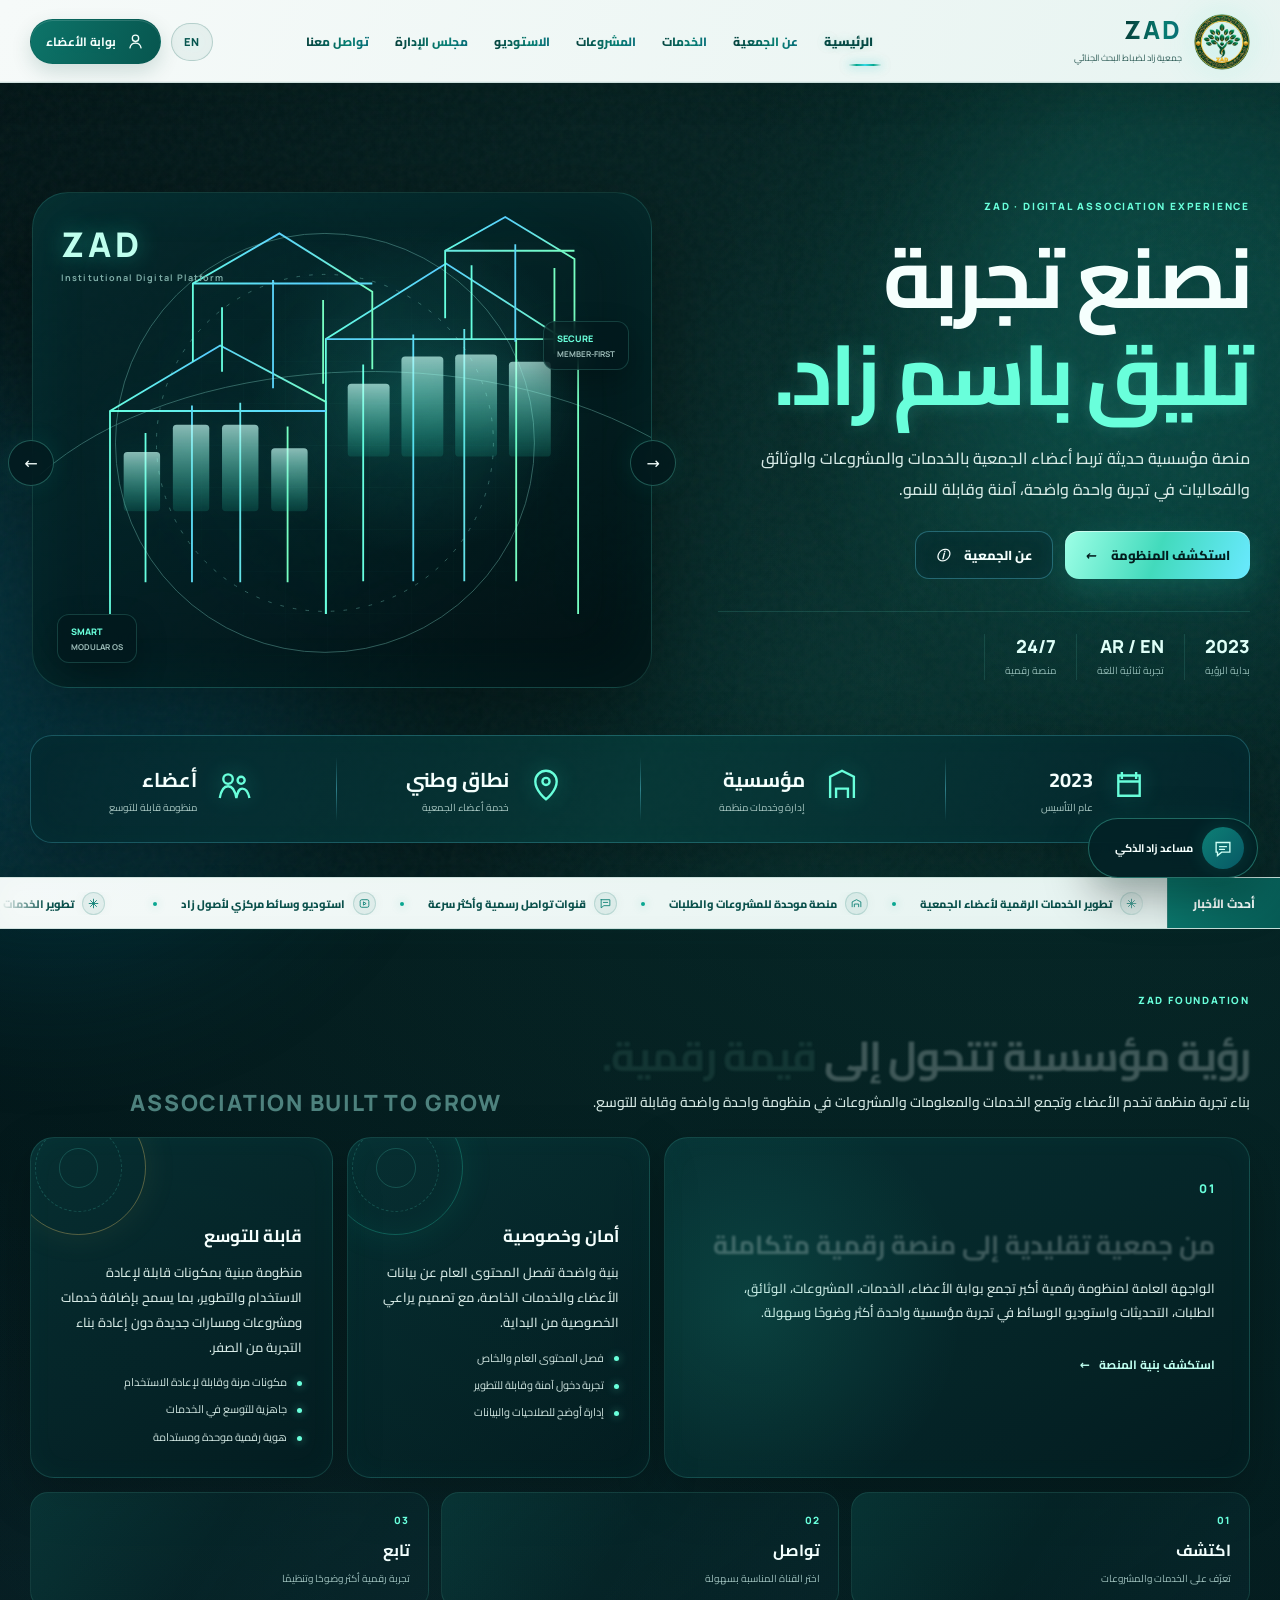
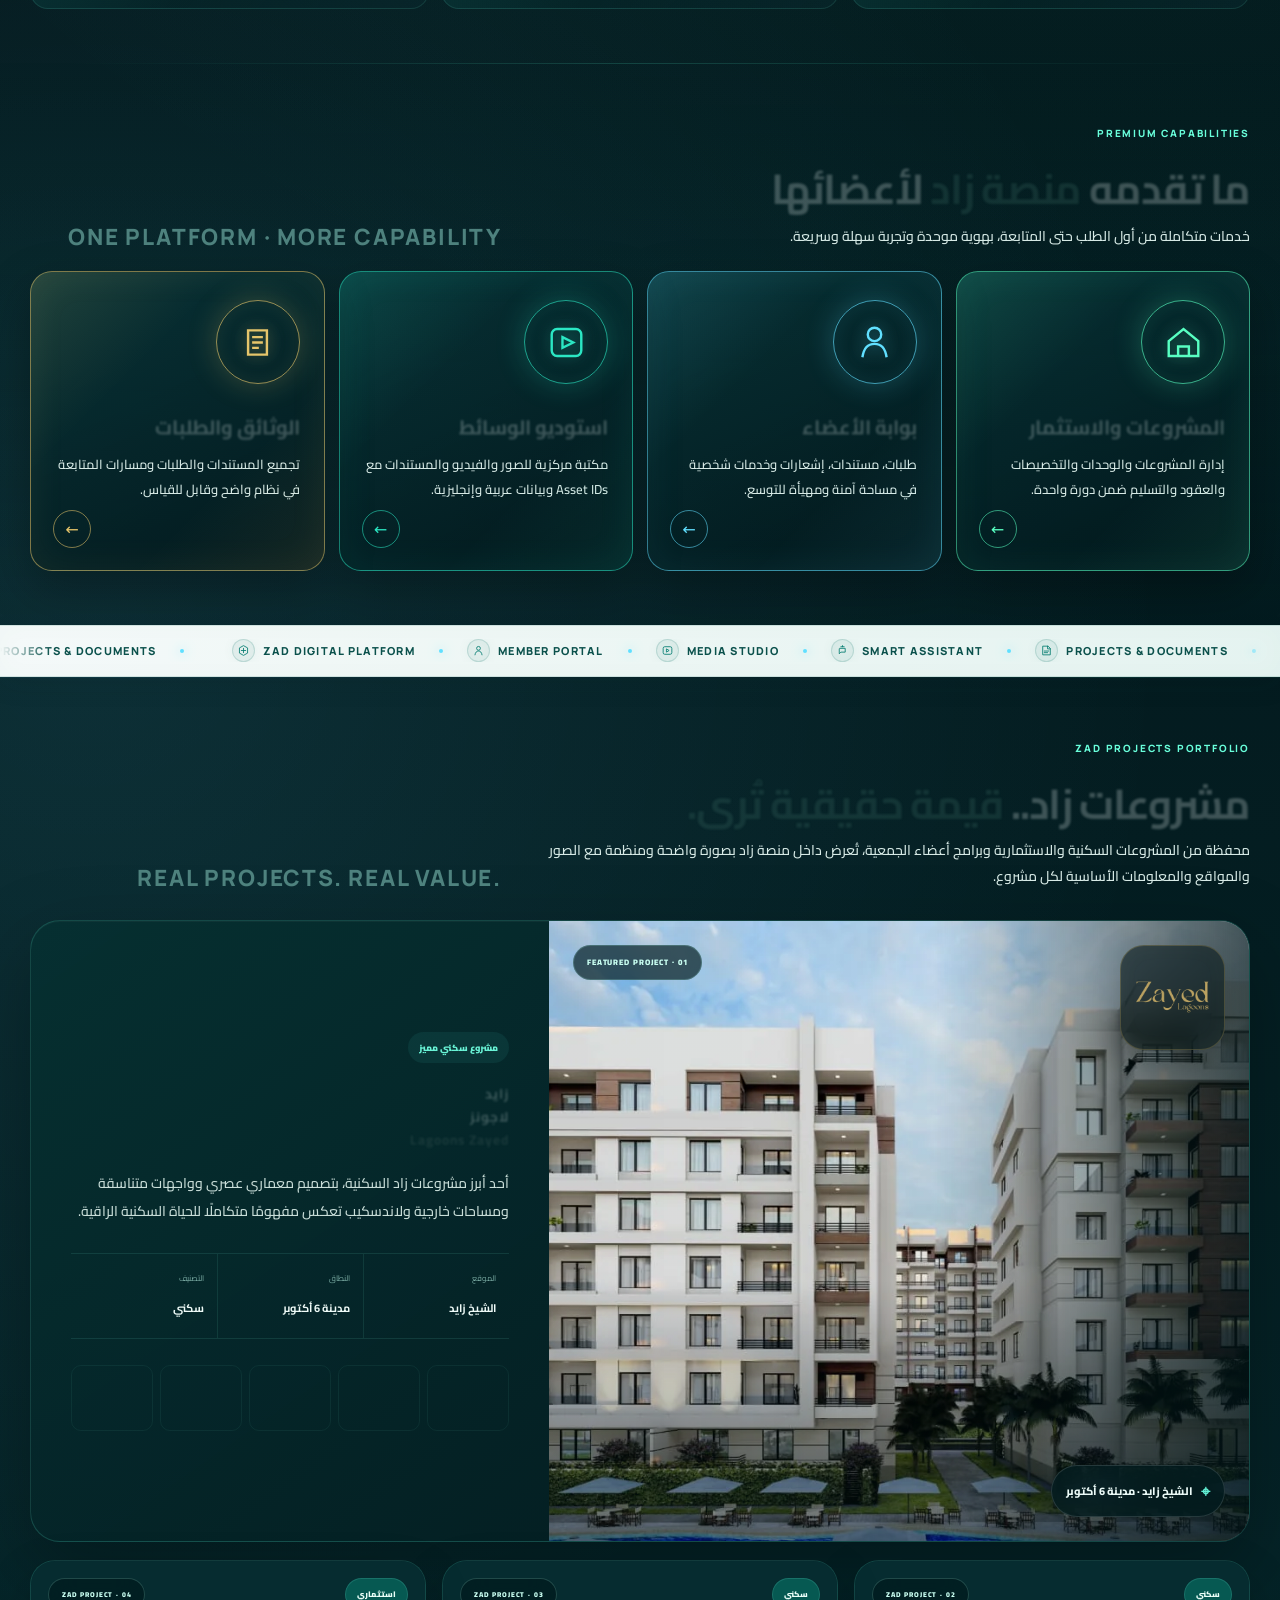
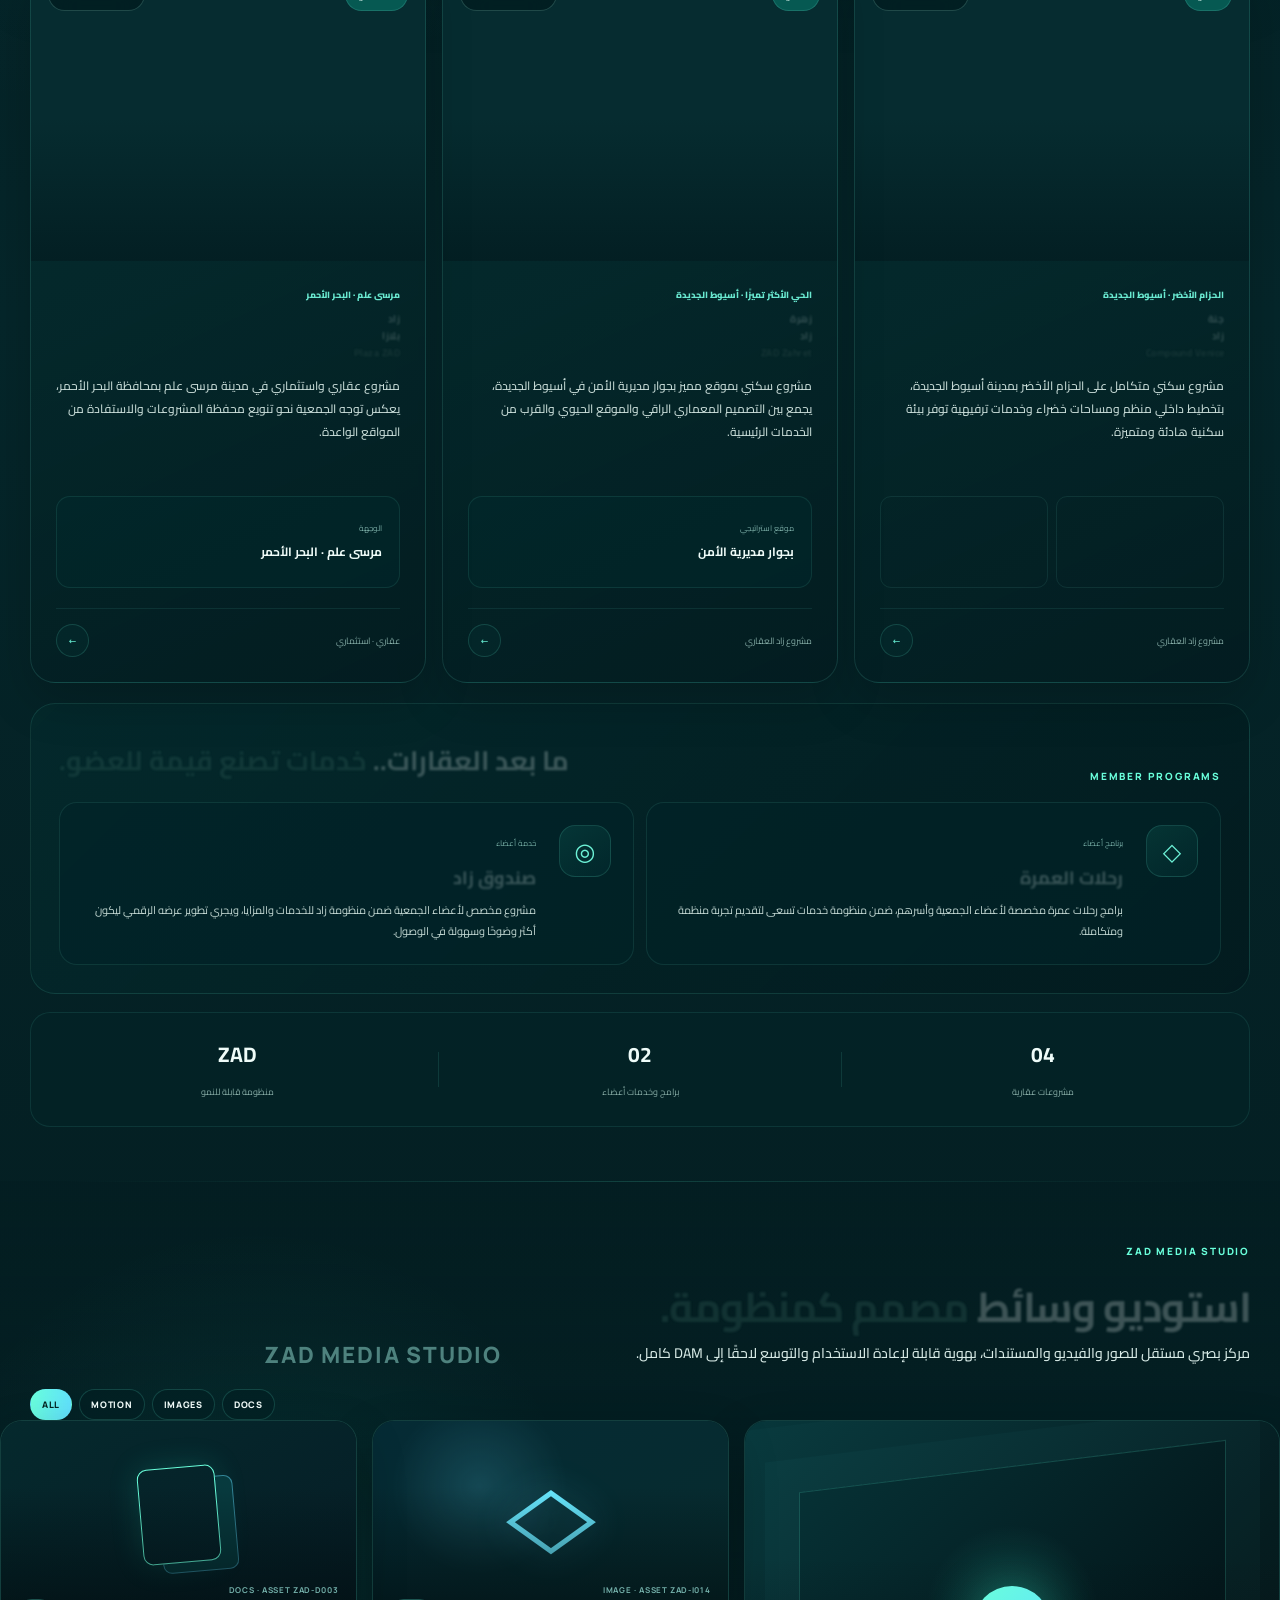
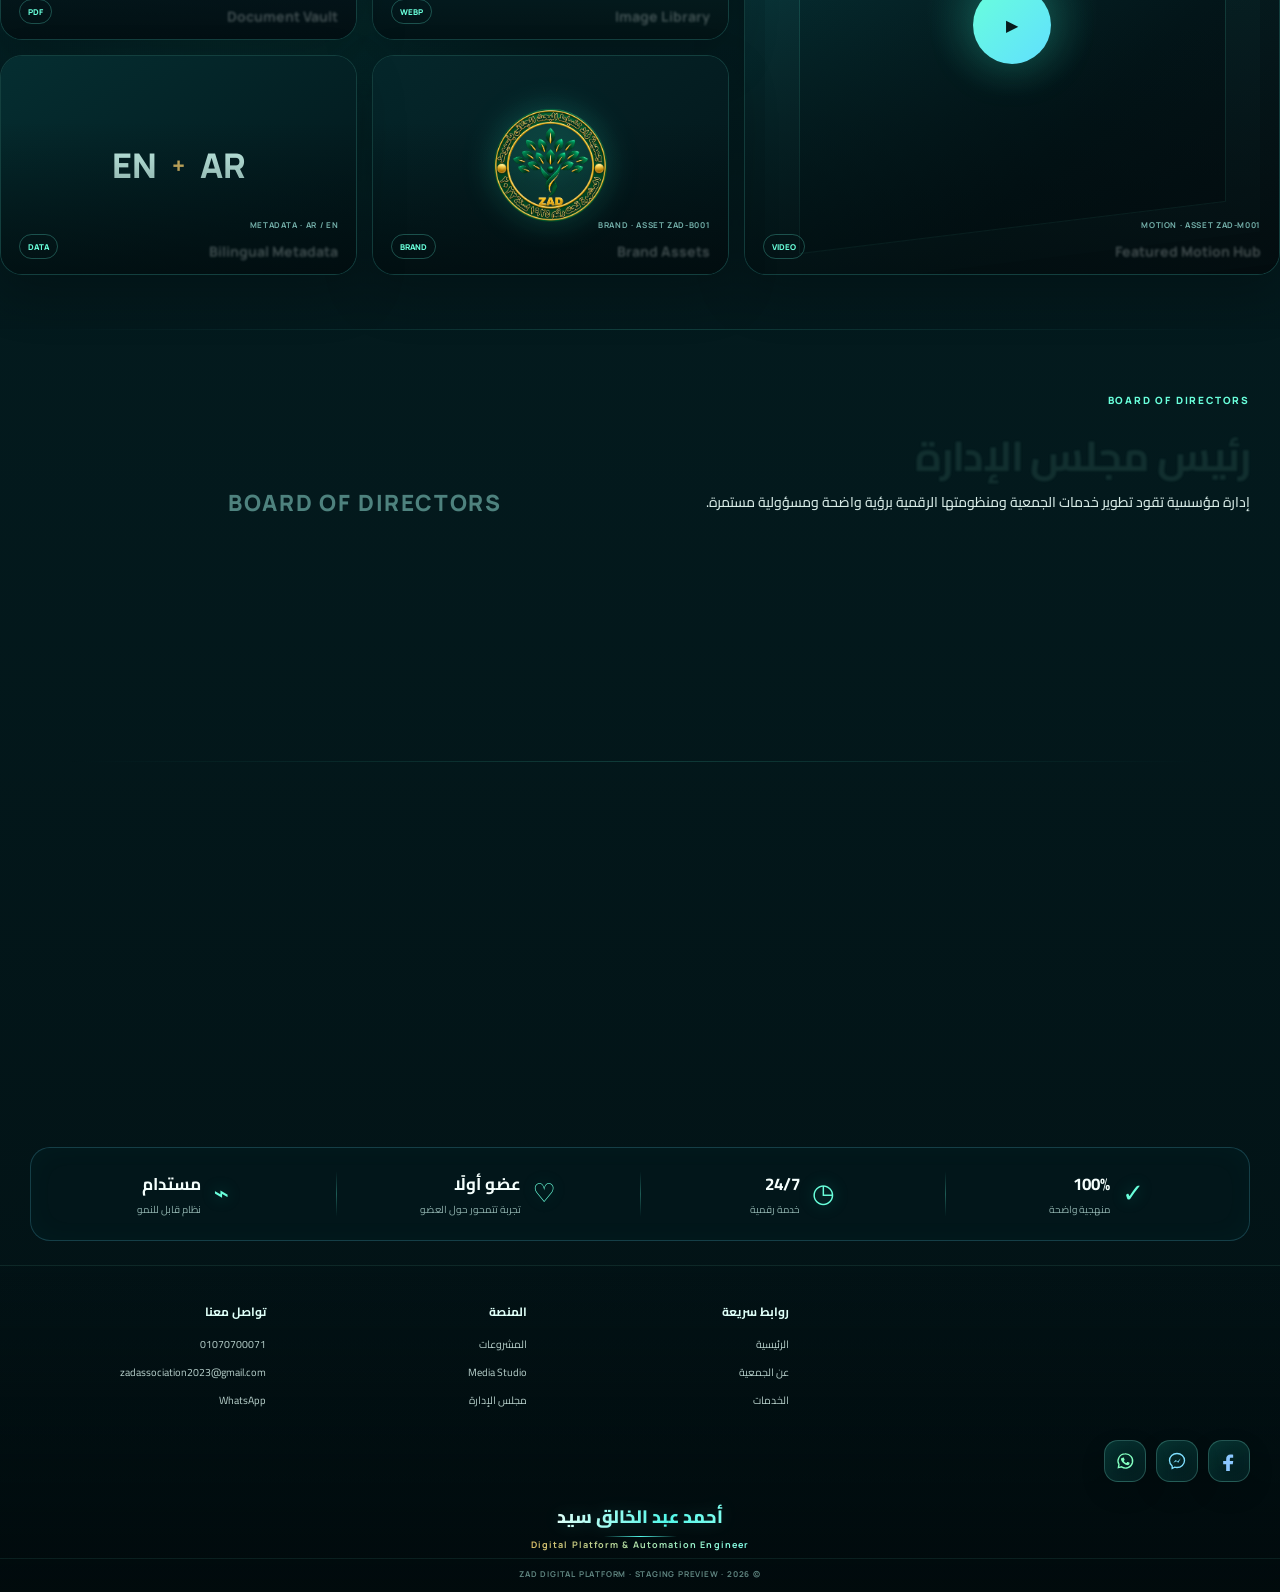
==== commit c9bb04f6: "Replace project placeholders with real ZAD portfolio" ====
--- a/v2/index.html
+++ b/v2/index.html
@@ -1027,91 +1027,460 @@
       </div>
     </div>
 
-    <section class="content-section projects-section" id="projects">
-      <div class="shell">
-
-        <div class="section-head">
-          <div class="head-ar reveal-ar">
-            <span class="section-kicker">PROJECTS EXPERIENCE</span>
-            <h2>مشروعات زاد.. <em>بواجهة أكثر وضوحًا.</em></h2>
+<section class="content-section projects-section projects-real" id="projects">
+  <div class="shell">
+
+    <div class="section-head">
+      <div class="head-ar reveal-ar">
+        <span class="section-kicker">ZAD PROJECTS PORTFOLIO</span>
+
+        <h2>
+          مشروعات زاد..
+          <em>قيمة حقيقية تُرى.</em>
+        </h2>
+
+        <p>
+          محفظة من المشروعات السكنية والاستثمارية وبرامج أعضاء الجمعية،
+          تُعرض داخل منصة زاد بصورة واضحة ومنظمة مع الصور والمواقع
+          والمعلومات الأساسية لكل مشروع.
+        </p>
+      </div>
+
+      <div class="head-en reveal-en en-label">
+        REAL PROJECTS. REAL VALUE.
+      </div>
+    </div>
+
+
+    <!-- =====================================================
+         FEATURED PROJECT — ZAYED LAGOONS
+    ====================================================== -->
+
+    <article class="zad-project-featured reveal-up">
+
+      <div class="zad-project-featured-media">
+
+        <img
+          class="zad-project-cover"
+          src="./assets/zayed-lagoons-sheikh-zayed-main-view.webp"
+          alt="كمبوند زايد لاجونز في الشيخ زايد ومدينة 6 أكتوبر"
+          loading="lazy"
+          decoding="async"
+        >
+
+        <div class="zad-project-media-overlay"></div>
+
+        <div class="zad-project-logo-wrap">
+          <img
+            src="./assets/zayed-lagoons-logo.webp"
+            alt="شعار مشروع زايد لاجونز"
+            loading="lazy"
+            decoding="async"
+          >
+        </div>
+
+        <span class="zad-project-number">
+          FEATURED PROJECT · 01
+        </span>
+
+        <div class="zad-project-location">
+          <span class="zad-location-pin" aria-hidden="true">⌖</span>
+          الشيخ زايد · مدينة 6 أكتوبر
+        </div>
+
+      </div>
+
+
+      <div class="zad-project-featured-content">
+
+        <div class="zad-project-eyebrow">
+          مشروع سكني مميز
+        </div>
+
+        <h3>
+          زايد لاجونز
+          <span>Zayed Lagoons</span>
+        </h3>
+
+        <p>
+          أحد أبرز مشروعات زاد السكنية، بتصميم معماري عصري وواجهات
+          متناسقة ومساحات خارجية ولاندسكيب تعكس مفهومًا متكاملًا
+          للحياة السكنية الراقية.
+        </p>
+
+        <div class="zad-project-facts">
+
+          <div>
+            <small>الموقع</small>
+            <strong>الشيخ زايد</strong>
+          </div>
+
+          <div>
+            <small>النطاق</small>
+            <strong>مدينة 6 أكتوبر</strong>
+          </div>
+
+          <div>
+            <small>التصنيف</small>
+            <strong>سكني</strong>
+          </div>
+
+        </div>
+
+        <div class="zad-project-gallery" aria-label="صور مشروع زايد لاجونز">
+
+          <img
+            src="./assets/zayed-lagoons-sheikh-zayed-courtyard.webp"
+            alt="الساحة الداخلية بمشروع زايد لاجونز"
+            loading="lazy"
+            decoding="async"
+          >
+
+          <img
+            src="./assets/zayed-lagoons-sheikh-zayed-sunset-view.webp"
+            alt="منظر غروب لمباني زايد لاجونز"
+            loading="lazy"
+            decoding="async"
+          >
+
+          <img
+            src="./assets/zayed-lagoons-sheikh-zayed-pool-view.webp"
+            alt="حمام السباحة والمساحات المفتوحة في زايد لاجونز"
+            loading="lazy"
+            decoding="async"
+          >
+
+          <img
+            src="./assets/zayed-lagoons-sheikh-zayed-residential-view.webp"
+            alt="الواجهات السكنية في مشروع زايد لاجونز"
+            loading="lazy"
+            decoding="async"
+          >
+
+          <img
+            src="./assets/zayed-lagoons-sheikh-zayed-landscape.webp"
+            alt="اللاندسكيب والمساحات الخضراء في زايد لاجونز"
+            loading="lazy"
+            decoding="async"
+          >
+
+        </div>
+
+      </div>
+
+    </article>
+
+
+    <!-- =====================================================
+         REAL PROJECTS GRID
+    ====================================================== -->
+
+    <div class="zad-projects-grid">
+
+
+      <!-- GANET ZAD / VENICE -->
+
+      <article class="zad-project-card reveal-ar">
+
+        <div class="zad-project-card-media">
+
+          <img
+            src="./assets/ganet-zad-venice-compound-pool-view.webp"
+            alt="جنة زاد كمبوند فينيسا على الحزام الأخضر بمدينة أسيوط الجديدة"
+            loading="lazy"
+            decoding="async"
+          >
+
+          <span class="zad-project-number">
+            ZAD PROJECT · 02
+          </span>
+
+          <span class="zad-project-type">
+            سكني
+          </span>
+
+        </div>
+
+        <div class="zad-project-card-body">
+
+          <span class="zad-project-city">
+            الحزام الأخضر · أسيوط الجديدة
+          </span>
+
+          <h3>
+            جنة زاد
+            <span>Venice Compound</span>
+          </h3>
+
+          <p>
+            مشروع سكني متكامل على الحزام الأخضر بمدينة أسيوط الجديدة،
+            بتخطيط داخلي منظم ومساحات خضراء وخدمات ترفيهية توفر
+            بيئة سكنية هادئة ومتميزة.
+          </p>
+
+          <div class="zad-project-mini-gallery">
+
+            <img
+              src="./assets/ganet-zad-venice-compound-entrance.webp"
+              alt="المدخل الرئيسي لكمبوند فينيسا جنة زاد"
+              loading="lazy"
+              decoding="async"
+            >
+
+            <img
+              src="./assets/ganet-zad-venice-compound-masterplan.webp"
+              alt="المخطط العام لكمبوند فينيسا جنة زاد"
+              loading="lazy"
+              decoding="async"
+            >
+
+          </div>
+
+          <div class="zad-project-card-footer">
+            <span>مشروع زاد العقاري</span>
+            <span class="zad-project-arrow" aria-hidden="true">←</span>
+          </div>
+
+        </div>
+
+      </article>
+
+
+      <!-- ZAHRET ZAD -->
+
+      <article class="zad-project-card reveal-up">
+
+        <div class="zad-project-card-media">
+
+          <img
+            src="./assets/zahret-zad-new-assiut.webp"
+            alt="مشروع زهرة زاد في الحي الأكثر تميزًا بمدينة أسيوط الجديدة"
+            loading="lazy"
+            decoding="async"
+          >
+
+          <span class="zad-project-number">
+            ZAD PROJECT · 03
+          </span>
+
+          <span class="zad-project-type">
+            سكني
+          </span>
+
+        </div>
+
+        <div class="zad-project-card-body">
+
+          <span class="zad-project-city">
+            الحي الأكثر تميزًا · أسيوط الجديدة
+          </span>
+
+          <h3>
+            زهرة زاد
+            <span>Zahret ZAD</span>
+          </h3>
+
+          <p>
+            مشروع سكني بموقع مميز بجوار مديرية الأمن في أسيوط الجديدة،
+            يجمع بين التصميم المعماري الراقي والموقع الحيوي والقرب
+            من الخدمات الرئيسية.
+          </p>
+
+          <div class="zad-project-highlight">
+            <small>موقع استراتيجي</small>
+            <strong>بجوار مديرية الأمن</strong>
+          </div>
+
+          <div class="zad-project-card-footer">
+            <span>مشروع زاد العقاري</span>
+            <span class="zad-project-arrow" aria-hidden="true">←</span>
+          </div>
+
+        </div>
+
+      </article>
+
+
+      <!-- ZAD PLAZA -->
+
+      <article class="zad-project-card reveal-en">
+
+        <div class="zad-project-card-media">
+
+          <img
+            src="./assets/zad-plaza-marsa-alam.webp"
+            alt="مشروع زاد بلازا في مرسى علم بمحافظة البحر الأحمر"
+            loading="lazy"
+            decoding="async"
+          >
+
+          <span class="zad-project-number">
+            ZAD PROJECT · 04
+          </span>
+
+          <span class="zad-project-type">
+            استثماري
+          </span>
+
+        </div>
+
+        <div class="zad-project-card-body">
+
+          <span class="zad-project-city">
+            مرسى علم · البحر الأحمر
+          </span>
+
+          <h3>
+            زاد بلازا
+            <span>ZAD Plaza</span>
+          </h3>
+
+          <p>
+            مشروع عقاري واستثماري في مدينة مرسى علم بمحافظة البحر
+            الأحمر، يعكس توجه الجمعية نحو تنويع محفظة المشروعات
+            والاستفادة من المواقع الواعدة.
+          </p>
+
+          <div class="zad-project-highlight">
+            <small>الوجهة</small>
+            <strong>مرسى علم · البحر الأحمر</strong>
+          </div>
+
+          <div class="zad-project-card-footer">
+            <span>عقاري · استثماري</span>
+            <span class="zad-project-arrow" aria-hidden="true">←</span>
+          </div>
+
+        </div>
+
+      </article>
+
+    </div>
+
+
+    <!-- =====================================================
+         MEMBER PROGRAMS
+    ====================================================== -->
+
+    <div class="zad-programs-block reveal-up">
+
+      <div class="zad-programs-heading">
+
+        <span class="section-kicker">
+          MEMBER PROGRAMS
+        </span>
+
+        <h3>
+          ما بعد العقارات..
+          <em>خدمات تصنع قيمة للعضو.</em>
+        </h3>
+
+      </div>
+
+
+      <div class="zad-programs-grid">
+
+        <article class="zad-program-card">
+
+          <div class="zad-program-icon" aria-hidden="true">
+            ◇
+          </div>
+
+          <div>
+            <small>برنامج أعضاء</small>
+
+            <h3>
+              رحلات العمرة
+            </h3>
+
             <p>
-              بطاقات مشروعات مصممة لعرض الحالة، الموقع، المستندات والوسائط
-              بدون ازدحام بصري.
+              برامج رحلات عمرة مخصصة لأعضاء الجمعية وأسرهم،
+              ضمن منظومة خدمات تسعى لتقديم تجربة منظمة ومتكاملة.
             </p>
           </div>
 
-          <div class="head-en reveal-en en-label">
-            PROJECTS MADE VISIBLE
-          </div>
-        </div>
-
-        <div class="project-stage">
-
-          <article class="project-card project-one reveal-ar">
-            <div class="project-art">
-              <div class="skyline skyline-a"></div>
-              <span class="project-badge">ZAD PROJECT · 01</span>
-            </div>
-
-            <div class="project-meta">
-              <div>
-                <small>مشروع</small>
-                <h3>ZAD Plaza</h3>
-                <p>
-                  واجهة رقمية تجريبية لعرض تفاصيل المشروع ومراحله ووسائطه.
-                </p>
-              </div>
-
-              <a href="#studio">عرض التفاصيل</a>
-            </div>
-          </article>
-
-          <div class="project-center reveal-up">
-            <span>مشروعاتنا</span>
-            <b>02</b>
-            <small>نماذج للعرض</small>
-
-            <div class="slider-dots" aria-hidden="true">
-              <i></i><i></i><i></i><i></i>
-            </div>
-          </div>
-
-          <article class="project-card project-two reveal-en">
-            <div class="project-art">
-              <div class="skyline skyline-b"></div>
-              <span class="project-badge">ZAD PROJECT · 02</span>
-            </div>
-
-            <div class="project-meta">
-              <div>
-                <small>مشروع</small>
-                <h3>Zayed Lagoons</h3>
-                <p>
-                  بطاقة مرنة تدعم الصور والوثائق والحالة والتحديثات.
-                </p>
-              </div>
-
-              <a href="#studio">عرض التفاصيل</a>
-            </div>
-          </article>
-
-        </div>
-      </div>
-    </section>
-
-    <section class="content-section studio-section" id="studio">
-      <div class="shell">
-
-        <div class="studio-head">
-          <div class="head-ar reveal-ar">
-            <span class="section-kicker">ZAD MEDIA STUDIO</span>
-            <h2>استوديو وسائط <em>مصمم كمنظومة.</em></h2>
+        </article>
+
+
+        <article class="zad-program-card">
+
+          <div class="zad-program-icon" aria-hidden="true">
+            ◎
+          </div>
+
+          <div>
+            <small>خدمة أعضاء</small>
+
+            <h3>
+              صندوق زاد
+            </h3>
+
             <p>
-              مركز بصري مستقل للصور والفيديو والمستندات، بهوية قابلة لإعادة
-              الاستخدام والتوسع لاحقًا إلى DAM كامل.
+              مشروع مخصص لأعضاء الجمعية ضمن منظومة زاد للخدمات
+              والمزايا، ويجري تطوير عرضه الرقمي ليكون أكثر وضوحًا
+              وسهولة في الوصول.
             </p>
           </div>
 
+        </article>
+
+      </div>
+
+    </div>
+
+
+    <!-- =====================================================
+         PORTFOLIO COUNTER
+    ====================================================== -->
+
+    <div class="zad-projects-summary reveal-up">
+
+      <div>
+        <strong>04</strong>
+        <span>مشروعات عقارية</span>
+      </div>
+
+      <i></i>
+
+      <div>
+        <strong>02</strong>
+        <span>برامج وخدمات أعضاء</span>
+      </div>
+
+      <i></i>
+
+      <div>
+        <strong>ZAD</strong>
+        <span>منظومة قابلة للنمو</span>
+      </div>
+
+    </div>
+
+  </div>
+</section>
+<section class="content-section studio-section" id="studio">
+  <div class="shell">
+
+    <div class="studio-head">
+      <div class="head-ar reveal-ar">
+        <span class="section-kicker">ZAD MEDIA STUDIO</span>
+
+        <h2>
+          استوديو وسائط
+          <em>مصمم كمنظومة.</em>
+        </h2>
+
+        <p>
+          مركز بصري مستقل للصور والفيديو والمستندات،
+          بهوية قابلة لإعادة الاستخدام والتوسع لاحقًا
+          إلى DAM كامل.
+        </p>
+      </div>
+
+      <div class="head-en reveal-en en-label">
+        ZAD MEDIA STUDIO
+      </div>
+    </div>
           <div class="studio-filters reveal-en">
             <button class="active" data-filter="all">ALL</button>
             <button data-filter="motion">MOTION</button>
--- a/v2/styles.css
+++ b/v2/styles.css
@@ -3201,3 +3201,2872 @@
     transition:none
   }
 }
+
+/* =========================================================
+   ZAD V2 — FINAL PREMIUM OVERRIDES
+   Mobile polish, emerald header, seamless tickers,
+   fullscreen assistant, compact spacing & premium socials
+   ========================================================= */
+
+/* Accessibility helpers */
+.skip-link{
+  position:fixed;
+  top:10px;
+  right:10px;
+  z-index:10000;
+  transform:translateY(-160%);
+  padding:10px 14px;
+  border-radius:12px;
+  background:#dffdf7;
+  color:#06332f;
+  font-weight:800;
+  transition:transform .2s ease
+}
+.skip-link:focus{transform:none}
+
+.sr-only{
+  position:absolute!important;
+  width:1px!important;
+  height:1px!important;
+  padding:0!important;
+  margin:-1px!important;
+  overflow:hidden!important;
+  clip:rect(0,0,0,0)!important;
+  white-space:nowrap!important;
+  border:0!important
+}
+
+/* Refined emerald system */
+:root{
+  --emerald-header:#0d5f56;
+  --emerald-header-2:#0a4f49;
+  --emerald-line:rgba(126,255,232,.34);
+  --electric:#8fffe8;
+  --electric-2:#62eaff;
+  --electric-soft:#d8fff7;
+  --section:clamp(64px,6vw,92px)
+}
+
+/* Premium header */
+.site-header{
+  background:
+    linear-gradient(110deg,rgba(13,95,86,.96),rgba(10,79,73,.94)),
+    rgba(13,95,86,.94);
+  border-bottom:1px solid rgba(148,255,235,.28);
+  box-shadow:
+    0 14px 36px rgba(0,0,0,.18),
+    inset 0 -1px rgba(255,255,255,.035)
+}
+
+.site-header.scrolled{
+  background:
+    linear-gradient(110deg,rgba(12,86,78,.985),rgba(8,65,61,.985));
+  border-color:rgba(148,255,235,.38);
+  box-shadow:0 16px 38px rgba(0,0,0,.26)
+}
+
+.brand strong,
+.main-nav a,
+.language-switch,
+.member-cta{
+  text-shadow:0 0 16px rgba(98,234,255,.10)
+}
+
+.brand strong{
+  background:linear-gradient(100deg,#ffffff 0%,#9bffe8 30%,#63eaff 56%,#dffdf7 80%,#9bffe8 100%);
+  background-size:220% 100%;
+  -webkit-background-clip:text;
+  color:transparent;
+  animation:navElectricSheen 7s ease-in-out infinite
+}
+
+.brand small{color:rgba(239,255,251,.82)}
+
+.main-nav{
+  color:#e4fff9
+}
+
+.main-nav a{
+  font-weight:800;
+  background:linear-gradient(95deg,#f6fffd 0%,#9affea 32%,#68e8ff 52%,#f7fffd 76%,#9affea 100%);
+  background-size:220% 100%;
+  -webkit-background-clip:text;
+  color:transparent;
+  animation:navElectricSheen 8.5s ease-in-out infinite
+}
+
+.main-nav a:nth-child(2){animation-delay:.35s}
+.main-nav a:nth-child(3){animation-delay:.7s}
+.main-nav a:nth-child(4){animation-delay:1.05s}
+.main-nav a:nth-child(5){animation-delay:1.4s}
+.main-nav a:nth-child(6){animation-delay:1.75s}
+.main-nav a:nth-child(7){animation-delay:2.1s}
+
+.main-nav a:hover,
+.main-nav a.active{
+  filter:brightness(1.22);
+  text-shadow:0 0 18px rgba(105,255,219,.38)
+}
+
+.main-nav a:after{
+  background:linear-gradient(90deg,transparent,#a8ffec,#61e6ff,transparent);
+  box-shadow:0 0 14px rgba(97,230,255,.75)
+}
+
+.language-switch{
+  display:inline-flex;
+  align-items:center;
+  justify-content:center;
+  min-width:42px;
+  min-height:38px;
+  padding:0 11px;
+  border:1px solid rgba(184,255,240,.34);
+  border-radius:999px;
+  background:rgba(255,255,255,.06);
+  color:#effffb;
+  font:800 11px Manrope,sans-serif;
+  letter-spacing:.08em;
+  transition:.22s
+}
+.language-switch:hover{
+  background:rgba(255,255,255,.12);
+  border-color:rgba(204,255,246,.58);
+  box-shadow:0 0 24px rgba(98,234,255,.16)
+}
+
+.member-cta{
+  border-color:rgba(193,255,243,.42);
+  background:linear-gradient(110deg,rgba(255,255,255,.10),rgba(112,255,227,.08));
+  color:#f1fffc;
+  box-shadow:
+    inset 0 0 18px rgba(255,255,255,.035),
+    0 0 22px rgba(88,237,214,.10)
+}
+
+.nav-toggle span{
+  background:linear-gradient(90deg,#fff,#8fffe8,#68e8ff);
+  box-shadow:0 0 10px rgba(104,232,255,.28)
+}
+
+@keyframes navElectricSheen{
+  0%,100%{background-position:0% 50%}
+  50%{background-position:100% 50%}
+}
+
+/* Desktop headings stay elegant on one line whenever space permits */
+@media(min-width:901px){
+  .section-head h2,
+  .studio-head h2{
+    white-space:nowrap;
+    font-size:clamp(31px,3.25vw,48px)
+  }
+
+  .head-en{
+    white-space:nowrap;
+    font-size:clamp(16px,1.75vw,27px)
+  }
+
+  .leadership-grid-single{
+    grid-template-columns:minmax(0,1fr);
+    max-width:900px;
+    margin-inline:auto
+  }
+
+  .leader-card-primary{
+    min-height:170px;
+    display:flex;
+    flex-direction:column;
+    justify-content:center;
+    padding-inline:34px 100px
+  }
+
+  .leader-card-primary h3{
+    max-width:none;
+    white-space:nowrap;
+    font-size:clamp(18px,2vw,27px)
+  }
+}
+
+/* Tickers — emerald glass + seamless continuous track */
+.ticker{
+  min-height:54px;
+  height:54px;
+  background:
+    linear-gradient(110deg,rgba(13,95,86,.95),rgba(10,79,73,.94));
+  border-block:1px solid rgba(152,255,236,.28);
+  box-shadow:
+    inset 0 0 30px rgba(105,255,219,.055),
+    0 8px 24px rgba(0,0,0,.12)
+}
+
+.ticker-label{
+  background:
+    linear-gradient(110deg,rgba(35,168,149,.86),rgba(13,103,98,.90));
+  color:#f4fffc;
+  border-left:1px solid rgba(190,255,243,.22)
+}
+
+.ticker-window{
+  mask-image:linear-gradient(90deg,transparent,black 4%,black 96%,transparent)
+}
+
+.ticker-track{
+  gap:0;
+  backface-visibility:hidden;
+  transform:translateZ(0)
+}
+
+.ticker-group{
+  flex:0 0 auto;
+  gap:24px;
+  padding-inline:24px;
+  color:#effffb;
+  font-weight:700
+}
+
+.ticker-item{
+  display:inline-flex;
+  align-items:center;
+  gap:8px
+}
+
+.ticker-icon{
+  width:23px;
+  height:23px;
+  flex:0 0 23px;
+  display:grid;
+  place-items:center;
+  border:1px solid rgba(174,255,239,.26);
+  border-radius:50%;
+  background:rgba(255,255,255,.055);
+  color:#9dffea;
+  box-shadow:
+    inset 0 0 12px rgba(96,223,255,.055),
+    0 0 14px rgba(43,230,195,.08)
+}
+
+.ticker-icon svg{
+  width:13px;
+  height:13px
+}
+
+.ticker-group i{
+  width:4px;
+  height:4px;
+  flex:0 0 4px;
+  background:#9effe9;
+  box-shadow:0 0 12px #9effe9
+}
+
+.ticker-track-ar{
+  animation:tickerRTLFinal 34s linear infinite
+}
+
+.ticker-track-en{
+  animation:tickerLTRFinal 38s linear infinite
+}
+
+@keyframes tickerRTLFinal{
+  from{transform:translate3d(-50%,0,0)}
+  to{transform:translate3d(0,0,0)}
+}
+
+@keyframes tickerLTRFinal{
+  from{transform:translate3d(0,0,0)}
+  to{transform:translate3d(-50%,0,0)}
+}
+
+/* Compact vertical rhythm */
+.content-section{
+  padding:var(--section) 0
+}
+
+.section-head,
+.studio-head{
+  margin-bottom:28px
+}
+
+.ecosystem-section{
+  padding-top:var(--section)
+}
+
+.trust-strip{
+  padding-bottom:34px
+}
+
+/* Security / privacy cards: better content-to-space ratio */
+.about-mini{
+  min-height:245px;
+  justify-content:flex-start;
+  padding-top:82px
+}
+
+.about-mini p{
+  margin:8px 0 0
+}
+
+.mini-points{
+  list-style:none;
+  padding:0;
+  margin:14px 0 0;
+  display:grid;
+  gap:8px
+}
+
+.mini-points li{
+  position:relative;
+  padding-right:15px;
+  color:#c4ded9;
+  font-size:10px;
+  line-height:1.75
+}
+
+.mini-points li:before{
+  content:"";
+  position:absolute;
+  right:0;
+  top:.72em;
+  width:5px;
+  height:5px;
+  border-radius:50%;
+  background:var(--teal2);
+  box-shadow:0 0 9px rgba(105,255,219,.6)
+}
+
+/* Member journey */
+.member-journey{
+  margin-top:18px;
+  display:grid;
+  grid-template-columns:repeat(3,1fr);
+  gap:12px
+}
+
+.member-journey article{
+  position:relative;
+  min-height:112px;
+  padding:20px 18px;
+  border:1px solid rgba(106,244,220,.14);
+  border-radius:18px;
+  background:linear-gradient(145deg,rgba(8,58,60,.44),rgba(3,27,31,.52));
+  overflow:hidden
+}
+
+.member-journey article:before{
+  content:"";
+  position:absolute;
+  inset:0;
+  background:linear-gradient(120deg,rgba(43,230,195,.055),transparent 45%,rgba(96,223,255,.035));
+  pointer-events:none
+}
+
+.member-journey span{
+  display:block;
+  color:var(--teal2);
+  font:800 10px Manrope,sans-serif;
+  letter-spacing:.12em
+}
+
+.member-journey b{
+  display:block;
+  margin-top:8px;
+  font-size:16px
+}
+
+.member-journey small{
+  display:block;
+  color:#9ebeba;
+  margin-top:4px;
+  font-size:10px
+}
+
+/* Projects — preserve balanced 3-column desktop composition */
+.project-stage{
+  grid-template-columns:minmax(0,1fr) 138px minmax(0,1fr);
+  gap:20px
+}
+
+.project-card{
+  min-width:0
+}
+
+.project-center{
+  align-self:center
+}
+
+/* Leadership */
+.leadership-grid-single{
+  grid-template-columns:1fr
+}
+
+.leader-card-primary h3{
+  max-width:none
+}
+
+/* Premium social icons */
+.footer-social{
+  gap:10px
+}
+
+.footer-social .social-link{
+  width:42px;
+  height:42px;
+  border-radius:14px;
+  color:#dffff8;
+  border:1px solid rgba(139,255,235,.24);
+  background:
+    linear-gradient(145deg,rgba(13,95,86,.42),rgba(3,31,35,.70));
+  box-shadow:
+    inset 0 0 18px rgba(90,241,216,.035),
+    0 10px 24px rgba(0,0,0,.16);
+  transition:transform .22s ease,border-color .22s ease,box-shadow .22s ease
+}
+
+.footer-social .social-link svg{
+  width:20px;
+  height:20px
+}
+
+.footer-social .social-facebook{color:#8bc7ff}
+.footer-social .social-messenger{color:#7fdfff}
+.footer-social .social-whatsapp{color:#83ffc0}
+
+.footer-social .social-link:hover{
+  transform:translateY(-3px);
+  border-color:rgba(181,255,241,.52);
+  box-shadow:
+    0 14px 30px rgba(0,0,0,.22),
+    0 0 24px rgba(89,240,220,.14)
+}
+
+/* Back to top */
+.back-to-top{
+  position:fixed;
+  left:22px;
+  bottom:22px;
+  z-index:89;
+  width:42px;
+  height:42px;
+  display:grid;
+  place-items:center;
+  border:1px solid rgba(120,255,230,.28);
+  border-radius:50%;
+  background:rgba(5,65,62,.84);
+  backdrop-filter:blur(14px);
+  color:#eafffa;
+  font-size:19px;
+  cursor:pointer;
+  box-shadow:0 12px 30px rgba(0,0,0,.24)
+}
+
+/* Hidden by default; mobile only */
+.mobile-quick-bar{
+  display:none
+}
+
+/* Footer spacing refinement */
+.developer-signature{
+  margin:28px auto 10px
+}
+
+.rights{
+  padding:12px 20px 18px
+}
+
+/* =========================================================
+   RESPONSIVE REFINEMENT
+   ========================================================= */
+
+@media(max-width:1050px){
+  .project-stage{
+    grid-template-columns:minmax(0,1fr) 108px minmax(0,1fr)
+  }
+
+  .section-head h2,
+  .studio-head h2{
+    white-space:normal
+  }
+}
+
+@media(max-width:900px){
+  .site-header,
+  .site-header.scrolled{
+    background:
+      linear-gradient(110deg,rgba(13,95,86,.985),rgba(9,73,68,.985))
+  }
+
+  .main-nav{
+    background:
+      linear-gradient(150deg,rgba(10,79,73,.985),rgba(4,42,43,.985));
+    border-color:rgba(173,255,240,.24)
+  }
+
+  .main-nav a{
+    color:#effffb;
+    -webkit-text-fill-color:transparent
+  }
+
+  .language-switch{
+    display:inline-flex!important
+  }
+
+  .member-journey{
+    grid-template-columns:repeat(3,1fr)
+  }
+
+  .project-stage{
+    grid-template-columns:1fr
+  }
+
+  .project-center{
+    order:0;
+    min-height:auto;
+    padding:5px 0
+  }
+
+  .project-one{order:1}
+  .project-center{order:2}
+  .project-two{order:3}
+
+  .footer-main{
+    gap:24px
+  }
+
+  .footer-links{
+    gap:16px
+  }
+}
+
+@media(max-width:760px){
+  :root{
+    --section:48px
+  }
+
+  .shell{
+    width:min(100% - 24px,1220px)
+  }
+
+  .hero{
+    padding-top:18px
+  }
+
+  .hero-grid{
+    gap:18px
+  }
+
+  .hero-visual{
+    min-height:340px
+  }
+
+  .section-head,
+  .studio-head{
+    margin-bottom:20px
+  }
+
+  .about-grid,
+  .service-grid,
+  .ecosystem-grid,
+  .leadership-grid{
+    gap:12px
+  }
+
+  .member-journey{
+    grid-template-columns:repeat(3,minmax(0,1fr));
+    gap:8px;
+    margin-top:12px
+  }
+
+  .member-journey article{
+    min-height:96px;
+    padding:14px 10px
+  }
+
+  .member-journey b{
+    font-size:13px
+  }
+
+  .member-journey small{
+    font-size:8px
+  }
+
+  .about-mini{
+    min-height:0;
+    padding:74px 20px 20px
+  }
+
+  .ecosystem-card{
+    min-height:190px
+  }
+
+  .trust-strip{
+    padding-bottom:22px
+  }
+
+  footer{
+    padding-top:30px
+  }
+
+  .developer-signature{
+    margin:20px auto 8px
+  }
+}
+
+@media(max-width:620px){
+  :root{
+    --section:42px
+  }
+
+  body{
+    padding-bottom:68px
+  }
+
+  .header-shell{
+    grid-template-columns:minmax(0,1fr) auto auto auto;
+    height:66px;
+    gap:5px
+  }
+
+  .brand{
+    min-width:0
+  }
+
+  .brand img{
+    width:41px;
+    height:41px
+  }
+
+  .brand strong{
+    font-size:16px
+  }
+
+  .language-switch{
+    min-width:38px;
+    min-height:36px;
+    padding:0 9px;
+    font-size:10px
+  }
+
+  .member-cta{
+    width:38px;
+    height:38px
+  }
+
+  .nav-toggle{
+    width:38px;
+    height:38px
+  }
+
+  .main-nav{
+    top:72px;
+    right:9px;
+    left:9px
+  }
+
+  /* Hero proof remains horizontal */
+  .hero-proof{
+    display:grid;
+    grid-template-columns:repeat(3,minmax(0,1fr));
+    gap:6px;
+    margin-top:18px;
+    padding-top:14px
+  }
+
+  .hero-proof span{
+    min-width:0;
+    padding:0 6px;
+    border-left:1px solid rgba(121,250,225,.11);
+    border-bottom:0;
+    text-align:center
+  }
+
+  .hero-proof span:last-child{
+    border-left:0
+  }
+
+  .hero-proof b{
+    font-size:13px;
+    white-space:nowrap
+  }
+
+  .hero-proof small{
+    font-size:7px;
+    line-height:1.45
+  }
+
+  /* Four stats = compact 2x2, not vertical */
+  .stats-panel{
+    grid-template-columns:repeat(2,minmax(0,1fr))
+  }
+
+  .stats-panel article{
+    min-height:78px;
+    grid-template-columns:36px minmax(0,1fr);
+    grid-template-rows:auto auto;
+    place-content:center;
+    column-gap:7px;
+    padding:10px 8px
+  }
+
+  .stats-panel article:nth-child(odd):after{
+    display:block!important
+  }
+
+  .stats-panel article:nth-child(even):after{
+    display:none!important
+  }
+
+  .stats-panel article:nth-child(-n+2){
+    border-bottom:1px solid rgba(105,255,219,.08)
+  }
+
+  .stat-icon{
+    width:34px;
+    height:34px
+  }
+
+  .stat-icon svg{
+    width:27px
+  }
+
+  .stats-panel b{
+    font-size:13px;
+    white-space:nowrap
+  }
+
+  .stats-panel small{
+    font-size:7px;
+    line-height:1.45
+  }
+
+  /* Keep trust strip 2x2 */
+  .trust-grid{
+    grid-template-columns:repeat(2,minmax(0,1fr))
+  }
+
+  .trust-grid article{
+    min-height:72px;
+    padding:8px 6px
+  }
+
+  .trust-grid article:nth-child(odd):after{
+    display:block!important
+  }
+
+  .trust-grid article:nth-child(even):after{
+    display:none!important
+  }
+
+  .trust-grid article:nth-child(-n+2){
+    border-bottom:1px solid rgba(95,255,225,.08)
+  }
+
+  .trust-grid span{
+    font-size:19px
+  }
+
+  .trust-grid b{
+    font-size:12px;
+    white-space:nowrap
+  }
+
+  .trust-grid small{
+    font-size:7px;
+    line-height:1.4
+  }
+
+  .content-section{
+    padding:var(--section) 0
+  }
+
+  .section-head,
+  .studio-head{
+    margin-bottom:18px
+  }
+
+  .section-head h2,
+  .studio-head h2{
+    font-size:clamp(25px,7.6vw,32px);
+    line-height:1.45
+  }
+
+  .section-head p,
+  .studio-head p{
+    font-size:11px;
+    line-height:1.75
+  }
+
+  .about-main,
+  .about-mini,
+  .service-card,
+  .ecosystem-card,
+  .leader-card{
+    border-radius:18px
+  }
+
+  .about-main{
+    min-height:0;
+    padding:20px
+  }
+
+  .about-main h3{
+    margin-top:14px
+  }
+
+  .about-mini{
+    padding:68px 18px 18px;
+    min-height:0
+  }
+
+  .mini-ring{
+    width:104px;
+    height:104px;
+    top:-34px
+  }
+
+  .mini-points{
+    margin-top:10px;
+    gap:5px
+  }
+
+  .mini-points li{
+    font-size:9px
+  }
+
+  .member-journey{
+    grid-template-columns:repeat(3,minmax(0,1fr));
+    overflow:visible
+  }
+
+  .member-journey article{
+    min-height:88px;
+    border-radius:14px;
+    padding:12px 8px
+  }
+
+  .member-journey b{
+    font-size:12px
+  }
+
+  .member-journey small{
+    font-size:7px
+  }
+
+  .service-card{
+    min-height:238px;
+    padding:20px 18px
+  }
+
+  .service-icon{
+    width:60px;
+    height:60px;
+    margin-bottom:16px
+  }
+
+  .service-icon svg{
+    width:31px
+  }
+
+  .project-stage{
+    gap:12px
+  }
+
+  .project-center{
+    display:grid;
+    grid-template-columns:auto auto auto;
+    justify-content:center;
+    align-items:center;
+    gap:7px 10px;
+    padding:2px 0
+  }
+
+  .project-center .slider-dots{
+    grid-column:1/-1
+  }
+
+  .project-center b{
+    font-size:26px
+  }
+
+  .project-art{
+    height:188px
+  }
+
+  .project-meta{
+    padding:15px;
+    gap:10px
+  }
+
+  .leader-card-primary{
+    min-height:150px;
+    padding:20px 60px 20px 18px
+  }
+
+  .leader-card-primary h3{
+    max-width:none;
+    white-space:nowrap;
+    font-size:clamp(11px,3.45vw,15px);
+    line-height:1.6
+  }
+
+  .leader-card-primary small{
+    font-size:10px
+  }
+
+  .leader-card .leader-icon{
+    font-size:26px;
+    left:16px;
+    top:16px
+  }
+
+  .ecosystem-section{
+    padding-top:var(--section)
+  }
+
+  .ecosystem-card{
+    min-height:176px;
+    padding:18px
+  }
+
+  .assistant-card{
+    grid-template-columns:84px minmax(0,1fr);
+    gap:14px;
+    text-align:right
+  }
+
+  .bot-orb{
+    width:78px;
+    height:78px;
+    margin:0
+  }
+
+  .bot-face{
+    width:57px;
+    height:44px;
+    border-radius:17px
+  }
+
+  .bot-face i{
+    width:9px;
+    height:9px
+  }
+
+  .bot-face b{
+    width:22px;
+    bottom:7px
+  }
+
+  /* Footer: three compact columns instead of stacked blocks */
+  .footer-main{
+    gap:20px
+  }
+
+  .footer-links{
+    grid-template-columns:repeat(3,minmax(0,1fr));
+    gap:8px
+  }
+
+  .footer-links div,
+  .footer-links div:last-child{
+    grid-column:auto;
+    align-items:center;
+    text-align:center;
+    min-width:0
+  }
+
+  .footer-links b{
+    font-size:9px;
+    white-space:nowrap
+  }
+
+  .footer-links a{
+    font-size:7px;
+    overflow-wrap:anywhere;
+    line-height:1.55
+  }
+
+  .footer-brand{
+    justify-content:center
+  }
+
+  .footer-brand img{
+    width:58px;
+    height:58px
+  }
+
+  .footer-brand strong{
+    font-size:12px
+  }
+
+  .footer-brand small{
+    font-size:8px
+  }
+
+  .footer-social{
+    justify-content:center;
+    margin-top:18px
+  }
+
+  .footer-social .social-link{
+    width:40px;
+    height:40px
+  }
+
+  .developer-signature{
+    margin:16px auto 6px
+  }
+
+  .developer-signature span{
+    font-size:15px
+  }
+
+  .developer-signature small{
+    font-size:7px
+  }
+
+  .rights{
+    padding:9px 12px 12px;
+    font-size:7px
+  }
+
+  /* Fullscreen smart assistant */
+  .assistant-panel{
+    inset:0!important;
+    width:100vw!important;
+    max-width:none!important;
+    height:100dvh!important;
+    max-height:none!important;
+    border:0!important;
+    border-radius:0!important;
+    transform:translateY(100%)!important;
+    background:
+      radial-gradient(circle at 80% 8%,rgba(43,230,195,.12),transparent 28%),
+      linear-gradient(180deg,#073c3c 0%,#042b30 34%,#02181c 100%)!important;
+    display:grid!important;
+    grid-template-rows:auto 1fr auto;
+    transition:transform .32s cubic-bezier(.2,.8,.2,1),visibility .32s,opacity .32s!important
+  }
+
+  .assistant-panel.open{
+    transform:none!important;
+    opacity:1!important;
+    visibility:visible!important
+  }
+
+  .assistant-head{
+    height:72px;
+    padding:0 14px;
+    padding-top:env(safe-area-inset-top);
+    background:linear-gradient(110deg,rgba(13,95,86,.98),rgba(8,68,65,.98))
+  }
+
+  .assistant-body{
+    min-height:0;
+    max-height:none!important;
+    overflow-y:auto;
+    padding:14px 12px 20px;
+    overscroll-behavior:contain
+  }
+
+  .assistant-welcome{
+    font-size:12px
+  }
+
+  .assistant-quick{
+    gap:7px
+  }
+
+  .assistant-quick button{
+    flex:1 1 auto;
+    min-height:35px;
+    font-size:9px
+  }
+
+  .assistant-messages{
+    padding-bottom:12px
+  }
+
+  .assistant-message{
+    max-width:88%;
+    font-size:12px;
+    line-height:1.7
+  }
+
+  .assistant-compose{
+    position:relative;
+    grid-template-columns:minmax(0,1fr) 48px;
+    padding:10px 10px calc(10px + env(safe-area-inset-bottom));
+    background:rgba(1,20,23,.94);
+    backdrop-filter:blur(16px)
+  }
+
+  .assistant-compose input{
+    min-height:46px;
+    font-size:16px
+  }
+
+  .assistant-compose button{
+    height:46px
+  }
+
+  /* Hide desktop FAB because the bottom bar provides access */
+  .assistant-fab{
+    display:none
+  }
+
+  .mobile-quick-bar{
+    position:fixed;
+    right:10px;
+    left:10px;
+    bottom:8px;
+    z-index:88;
+    display:grid;
+    grid-template-columns:repeat(3,1fr);
+    gap:6px;
+    padding:6px;
+    border:1px solid rgba(126,255,232,.20);
+    border-radius:16px;
+    background:rgba(5,58,57,.90);
+    backdrop-filter:blur(18px);
+    box-shadow:0 16px 38px rgba(0,0,0,.30)
+  }
+
+  .mobile-quick-bar a,
+  .mobile-quick-bar button{
+    min-height:48px;
+    border:0;
+    border-radius:12px;
+    background:rgba(255,255,255,.045);
+    color:#effffb;
+    display:flex;
+    align-items:center;
+    justify-content:center;
+    gap:6px;
+    font-size:9px;
+    font-weight:800;
+    cursor:pointer
+  }
+
+  .mobile-quick-bar svg{
+    width:17px;
+    height:17px;
+    color:#8fffe8
+  }
+
+  .back-to-top{
+    display:none
+  }
+}
+
+@media(max-width:480px){
+  :root{
+    --section:38px
+  }
+
+  .shell{
+    width:min(100% - 18px,1220px)
+  }
+
+  .header-shell{
+    height:62px
+  }
+
+  .brand img{
+    width:38px;
+    height:38px
+  }
+
+  .brand strong{
+    font-size:15px
+  }
+
+  .language-switch{
+    min-width:35px;
+    min-height:34px;
+    padding:0 7px;
+    font-size:9px
+  }
+
+  .member-cta,
+  .nav-toggle{
+    width:35px;
+    height:35px
+  }
+
+  .main-nav{
+    top:68px
+  }
+
+  .hero{
+    padding-top:14px
+  }
+
+  .hero h1{
+    font-size:clamp(31px,9.8vw,42px);
+    line-height:1.3;
+    margin:10px 0 12px
+  }
+
+  .hero-lead{
+    font-size:11px;
+    line-height:1.75
+  }
+
+  .hero-actions{
+    grid-template-columns:1fr 1fr;
+    gap:7px
+  }
+
+  .hero-actions .btn{
+    min-height:41px;
+    font-size:10px;
+    padding-inline:8px
+  }
+
+  .hero-proof{
+    grid-template-columns:repeat(3,minmax(0,1fr))
+  }
+
+  .hero-visual{
+    min-height:278px
+  }
+
+  .stats-panel{
+    grid-template-columns:repeat(2,minmax(0,1fr))
+  }
+
+  .ticker{
+    display:grid;
+    grid-template-columns:1fr;
+    min-height:44px;
+    height:44px
+  }
+
+  .ticker-label{
+    display:none
+  }
+
+  .ticker-group{
+    padding-block:0;
+    font-size:8px;
+    gap:16px;
+    padding-inline:16px
+  }
+
+  .ticker-icon{
+    width:20px;
+    height:20px;
+    flex-basis:20px
+  }
+
+  .ticker-icon svg{
+    width:11px;
+    height:11px
+  }
+
+  .member-journey article{
+    min-height:82px;
+    padding:10px 6px
+  }
+
+  .member-journey b{
+    font-size:11px
+  }
+
+  .member-journey small{
+    font-size:6.5px
+  }
+
+  .trust-grid{
+    grid-template-columns:repeat(2,minmax(0,1fr))
+  }
+
+  .footer-links{
+    grid-template-columns:repeat(3,minmax(0,1fr))
+  }
+
+  .footer-links b{
+    font-size:8px
+  }
+
+  .footer-links a{
+    font-size:6.5px
+  }
+}
+
+@media(max-width:380px){
+  .header-shell{
+    gap:3px
+  }
+
+  .brand{
+    gap:5px
+  }
+
+  .brand strong{
+    font-size:14px
+  }
+
+  .brand img{
+    width:35px;
+    height:35px
+  }
+
+  .language-switch{
+    min-width:33px;
+    padding:0 6px
+  }
+
+  .member-cta,
+  .nav-toggle{
+    width:33px;
+    height:33px
+  }
+
+  .hero h1{
+    font-size:30px
+  }
+
+  .hero-proof b{
+    font-size:12px
+  }
+
+  .hero-proof small{
+    font-size:6.5px
+  }
+
+  .stats-panel b{
+    font-size:12px
+  }
+
+  .stats-panel small{
+    font-size:6.5px
+  }
+
+  .footer-links a{
+    font-size:6px
+  }
+
+  .mobile-quick-bar{
+    right:6px;
+    left:6px;
+    bottom:6px
+  }
+
+  .mobile-quick-bar a,
+  .mobile-quick-bar button{
+    min-height:45px;
+    font-size:8px
+  }
+}
+
+/* Keep animations accessible */
+@media(prefers-reduced-motion:reduce){
+  .brand strong,
+  .main-nav a{
+    animation:none!important
+  }
+
+  .ticker-track-ar,
+  .ticker-track-en{
+    animation:none!important;
+    transform:none!important
+  }
+}
+
+/* =========================================================
+   ZAD V2 — GLOBAL FINAL POLISH
+   Ice-white navigation system, tighter rhythm, stronger
+   readability, larger desktop assistant and title-scroll FX.
+   ========================================================= */
+
+:root{
+  --section:clamp(46px,4.2vw,66px);
+  --icebar:#f4fbf9;
+  --icebar2:#eaf7f4;
+  --ink-emerald:#063d39;
+  --ink-emerald-2:#08746b;
+  --ink-blue:#0a6073;
+  --readable:#d7eae6;
+  --readable-strong:#edf9f6;
+}
+
+/* ---------- ICE WHITE HEADER ---------- */
+.site-header,
+.site-header.scrolled{
+  background:
+    linear-gradient(115deg,rgba(250,254,253,.985),rgba(235,248,245,.985));
+  border-bottom:1px solid rgba(7,91,83,.16);
+  box-shadow:
+    0 12px 34px rgba(0,29,28,.12),
+    inset 0 -1px rgba(6,91,83,.05);
+  backdrop-filter:blur(20px) saturate(135%)
+}
+
+.site-header.scrolled{
+  box-shadow:
+    0 16px 42px rgba(0,29,28,.17),
+    inset 0 -1px rgba(6,91,83,.08)
+}
+
+.brand img{
+  filter:
+    drop-shadow(0 5px 10px rgba(0,55,48,.12))
+    drop-shadow(0 0 8px rgba(230,197,107,.11))
+}
+
+.brand strong{
+  background:linear-gradient(
+    95deg,
+    #063d39 0%,
+    #087d72 30%,
+    #0c6076 52%,
+    #063d39 75%,
+    #0b8b7c 100%
+  );
+  background-size:230% 100%;
+  -webkit-background-clip:text;
+  color:transparent;
+  animation:iceHeaderText 7s ease-in-out infinite;
+  text-shadow:none
+}
+
+.brand small{
+  color:#315e59
+}
+
+.main-nav{
+  color:var(--ink-emerald)
+}
+
+.main-nav a{
+  background:linear-gradient(
+    95deg,
+    #063d39 0%,
+    #087f73 30%,
+    #09677b 49%,
+    #063d39 70%,
+    #0a8d7e 100%
+  );
+  background-size:230% 100%;
+  -webkit-background-clip:text;
+  color:transparent;
+  animation:iceHeaderText 8.5s ease-in-out infinite;
+  text-shadow:none
+}
+
+.main-nav a:hover,
+.main-nav a.active{
+  filter:brightness(.92) saturate(1.25);
+  text-shadow:0 0 12px rgba(20,177,158,.16)
+}
+
+.main-nav a:after{
+  background:linear-gradient(90deg,transparent,#0bbda7,#36d8e3,transparent);
+  box-shadow:0 0 13px rgba(11,189,167,.48)
+}
+
+.language-switch{
+  border:1px solid rgba(6,88,80,.22);
+  background:rgba(7,112,101,.055);
+  color:#07554f;
+  box-shadow:inset 0 0 14px rgba(8,116,107,.025)
+}
+
+.language-switch:hover{
+  background:rgba(7,112,101,.10);
+  border-color:rgba(6,88,80,.38);
+  box-shadow:0 0 20px rgba(8,116,107,.10)
+}
+
+.member-cta{
+  border-color:rgba(7,89,82,.28);
+  background:linear-gradient(110deg,#0d7469,#07564f);
+  color:#f4fffc;
+  box-shadow:
+    0 8px 20px rgba(3,72,65,.16),
+    inset 0 1px rgba(255,255,255,.14)
+}
+
+.nav-toggle span{
+  background:linear-gradient(90deg,#064d47,#0a8a7c,#0b6577);
+  box-shadow:0 0 8px rgba(8,121,109,.16)
+}
+
+@keyframes iceHeaderText{
+  0%,100%{background-position:0% 50%}
+  50%{background-position:100% 50%}
+}
+
+/* ---------- ICE WHITE TICKERS ---------- */
+.ticker{
+  min-height:52px;
+  height:52px;
+  background:
+    linear-gradient(110deg,rgba(248,253,252,.985),rgba(232,247,244,.985));
+  border-block:1px solid rgba(6,91,83,.14);
+  box-shadow:
+    0 9px 26px rgba(0,35,32,.08),
+    inset 0 0 24px rgba(7,112,101,.025)
+}
+
+.ticker-label{
+  color:#f7fffd;
+  background:linear-gradient(110deg,#0b796e,#075b55);
+  box-shadow:8px 0 24px rgba(4,78,70,.12)
+}
+
+.ticker-group{
+  color:#0b514c;
+  font-weight:800
+}
+
+.ticker-icon{
+  color:#087e72;
+  border-color:rgba(7,105,96,.18);
+  background:rgba(7,112,101,.06);
+  box-shadow:
+    inset 0 0 12px rgba(7,112,101,.04),
+    0 0 12px rgba(7,112,101,.05)
+}
+
+.ticker-group i{
+  background:#0aa791;
+  box-shadow:0 0 10px rgba(10,167,145,.45)
+}
+
+/* ---------- TIGHTER PAGE RHYTHM ---------- */
+.content-section{
+  padding:var(--section) 0
+}
+
+.section-head,
+.studio-head{
+  margin-bottom:22px
+}
+
+.about-grid,
+.service-grid,
+.ecosystem-grid,
+.leadership-grid{
+  gap:14px
+}
+
+.member-journey{
+  margin-top:14px
+}
+
+.ecosystem-section{
+  padding-top:var(--section)
+}
+
+.trust-strip{
+  padding-bottom:24px
+}
+
+footer{
+  padding-top:34px
+}
+
+.footer-main{
+  gap:34px
+}
+
+.developer-signature{
+  margin:18px auto 7px
+}
+
+.rights{
+  padding:9px 20px 13px
+}
+
+/* ---------- STRONGER READABILITY ---------- */
+.hero-lead,
+.section-head p,
+.studio-head p,
+.about-main p,
+.about-mini p,
+.service-card p,
+.project-meta p,
+.ecosystem-card p{
+  color:var(--readable);
+  font-weight:500
+}
+
+.hero-lead{
+  font-size:16px;
+  line-height:1.95
+}
+
+.section-head p,
+.studio-head p{
+  font-size:14px;
+  line-height:1.9
+}
+
+.about-main p,
+.about-mini p,
+.service-card p,
+.ecosystem-card p{
+  font-size:13px;
+  line-height:1.9
+}
+
+.project-meta p{
+  font-size:12px;
+  line-height:1.8
+}
+
+.mini-points li{
+  color:#cfe4df;
+  font-size:11px
+}
+
+.footer-links a{
+  color:#b7d0cb;
+  font-size:10.5px
+}
+
+/* Let cards feel fuller without becoming oversized */
+.about-main{
+  min-height:245px
+}
+
+.about-mini{
+  min-height:245px
+}
+
+.service-card{
+  min-height:300px
+}
+
+.ecosystem-card{
+  min-height:225px
+}
+
+.service-icon{
+  margin-bottom:22px
+}
+
+/* ---------- DESKTOP ASSISTANT: BIGGER & MORE USEFUL ---------- */
+@media(min-width:621px){
+  .assistant-panel{
+    width:min(660px,calc(100vw - 44px));
+    height:min(690px,calc(100dvh - 118px));
+    max-height:none;
+    display:grid;
+    grid-template-rows:84px minmax(0,1fr) auto;
+    bottom:88px;
+    border-radius:26px
+  }
+
+  .assistant-head{
+    height:84px;
+    padding:0 20px;
+    background:
+      linear-gradient(110deg,rgba(10,96,88,.96),rgba(5,58,64,.97))
+  }
+
+  .assistant-head img{
+    width:50px;
+    height:50px
+  }
+
+  .assistant-head b{
+    font-size:14px
+  }
+
+  .assistant-head small{
+    font-size:8px;
+    color:#9cd8cf
+  }
+
+  /* Quick actions visually live inside the header, not the chat body */
+  .assistant-quick{
+    position:absolute;
+    top:20px;
+    left:64px;
+    right:250px;
+    z-index:7;
+    margin:0;
+    display:flex;
+    flex-wrap:nowrap;
+    justify-content:center;
+    gap:7px
+  }
+
+  .assistant-quick button{
+    min-height:40px;
+    padding:0 12px;
+    white-space:nowrap;
+    font-size:9px;
+    color:#effffb;
+    border-color:rgba(175,255,240,.20);
+    background:rgba(255,255,255,.07);
+    backdrop-filter:blur(10px)
+  }
+
+  .assistant-body{
+    max-height:none;
+    min-height:0;
+    overflow-y:auto;
+    padding:22px
+  }
+
+  .assistant-welcome{
+    padding:18px;
+    font-size:13px;
+    line-height:1.95;
+    color:#eefbf8;
+    background:rgba(10,91,86,.32)
+  }
+
+  .assistant-message{
+    max-width:82%;
+    padding:12px 14px;
+    font-size:13px;
+    line-height:1.8
+  }
+
+  .assistant-compose{
+    grid-template-columns:minmax(0,1fr) 52px;
+    padding:12px 14px 14px;
+    background:rgba(2,24,27,.82);
+    backdrop-filter:blur(16px)
+  }
+
+  .assistant-compose input{
+    min-height:50px;
+    font-size:14px;
+    color:#f3fffc;
+    background:#062b30;
+    border-color:rgba(119,255,230,.18)
+  }
+
+  .assistant-compose input::placeholder{
+    color:#92bcb6
+  }
+
+  .assistant-compose button{
+    height:50px
+  }
+
+  .assistant-fab{
+    min-width:170px;
+    justify-content:flex-start
+  }
+}
+
+/* ---------- TITLE SCROLL REVEAL (used by title-reveal.js) ---------- */
+.fx-title-ready{
+  isolation:isolate
+}
+
+.fx-title-ready em,
+.fx-title-ready > span{
+  background:none!important;
+  -webkit-background-clip:initial!important;
+  background-clip:initial!important;
+  color:inherit!important;
+  text-shadow:none!important
+}
+
+.fx-title-word{
+  display:inline-block;
+  will-change:transform,opacity,filter,color;
+  -webkit-text-fill-color:currentColor!important;
+  background:none!important;
+  background-clip:initial!important;
+  -webkit-background-clip:initial!important;
+  color:rgb(100,130,125);
+  opacity:.26;
+  transform:translateY(.12em);
+  filter:blur(1.1px);
+  text-shadow:none;
+  transition:
+    color .12s linear,
+    opacity .12s linear,
+    transform .12s linear,
+    filter .12s linear,
+    text-shadow .12s linear
+}
+
+.fx-title-word.fx-accent{
+  color:rgb(66,132,120)
+}
+
+/* ---------- MOBILE FINAL ---------- */
+@media(max-width:900px){
+  .main-nav{
+    background:
+      linear-gradient(155deg,rgba(250,254,253,.99),rgba(232,247,244,.99));
+    border-color:rgba(6,91,83,.17);
+    box-shadow:0 22px 50px rgba(0,45,41,.18)
+  }
+
+  .main-nav a{
+    -webkit-text-fill-color:transparent
+  }
+}
+
+@media(max-width:760px){
+  :root{
+    --section:36px
+  }
+
+  .content-section{
+    padding:var(--section) 0
+  }
+
+  .section-head,
+  .studio-head{
+    margin-bottom:15px
+  }
+
+  .about-grid,
+  .service-grid,
+  .ecosystem-grid,
+  .leadership-grid,
+  .project-stage{
+    gap:10px
+  }
+
+  .hero-grid{
+    gap:14px
+  }
+
+  .hero-lead,
+  .section-head p,
+  .studio-head p,
+  .about-main p,
+  .about-mini p,
+  .service-card p,
+  .ecosystem-card p{
+    color:#d9ebe7
+  }
+
+  .about-main p,
+  .about-mini p,
+  .service-card p,
+  .ecosystem-card p{
+    font-size:12px
+  }
+
+  .service-card{
+    min-height:224px
+  }
+
+  .ecosystem-card{
+    min-height:165px
+  }
+
+  .trust-strip{
+    padding-bottom:18px
+  }
+
+  footer{
+    padding-top:25px
+  }
+}
+
+@media(max-width:620px){
+  :root{
+    --section:33px
+  }
+
+  .site-header,
+  .site-header.scrolled{
+    background:
+      linear-gradient(115deg,rgba(250,254,253,.995),rgba(235,248,245,.995))
+  }
+
+  .brand strong{
+    font-size:16px
+  }
+
+  .header-shell{
+    height:64px
+  }
+
+  .hero{
+    padding-top:12px
+  }
+
+  .hero-grid{
+    gap:10px
+  }
+
+  .hero-lead{
+    font-size:11.5px;
+    line-height:1.75
+  }
+
+  .section-head,
+  .studio-head{
+    margin-bottom:13px
+  }
+
+  .section-head p,
+  .studio-head p{
+    font-size:11px;
+    line-height:1.7
+  }
+
+  .about-main,
+  .about-mini{
+    min-height:0
+  }
+
+  .service-card{
+    min-height:215px
+  }
+
+  .member-journey{
+    margin-top:9px
+  }
+
+  /* Fullscreen assistant: actions stay above the conversation */
+  .assistant-quick{
+    position:absolute;
+    top:82px;
+    right:10px;
+    left:10px;
+    z-index:8;
+    margin:0;
+    display:grid;
+    grid-template-columns:repeat(3,minmax(0,1fr));
+    gap:6px
+  }
+
+  .assistant-quick button{
+    min-height:38px;
+    padding:0 6px;
+    font-size:8px;
+    color:#effffb;
+    background:rgba(8,96,88,.72);
+    border-color:rgba(153,255,236,.18);
+    backdrop-filter:blur(12px)
+  }
+
+  .assistant-body{
+    padding-top:66px
+  }
+
+  .footer-main{
+    gap:14px
+  }
+
+  .footer-social{
+    margin-top:12px
+  }
+
+  .developer-signature{
+    margin:12px auto 4px
+  }
+
+  .rights{
+    padding:7px 10px 9px
+  }
+}
+
+@media(max-width:480px){
+  :root{
+    --section:30px
+  }
+
+  .hero h1{
+    margin-top:7px;
+    margin-bottom:9px
+  }
+
+  .hero-actions{
+    gap:6px
+  }
+
+  .stats-wrap{
+    padding-bottom:14px
+  }
+
+  .footer-links{
+    gap:6px
+  }
+}
+
+@media(prefers-reduced-motion:reduce){
+  .brand strong,
+  .main-nav a{
+    animation:none!important
+  }
+
+  .fx-title-word{
+    opacity:1!important;
+    transform:none!important;
+    filter:none!important;
+    color:inherit!important
+  }
+}
+/* =========================================================
+   HEADER NAV — ICE WHITE HOVER / ACTIVE FIX
+   ========================================================= */
+
+.site-header .main-nav a:hover,
+.site-header .main-nav a.active,
+.site-header .main-nav a[aria-current="page"]{
+  background:none !important;
+  -webkit-background-clip:initial !important;
+  background-clip:initial !important;
+
+  color:#075f57 !important;
+  -webkit-text-fill-color:#075f57 !important;
+
+  filter:none !important;
+
+  text-shadow:
+    0 0 10px rgba(10,167,145,.16),
+    0 0 18px rgba(54,216,227,.10) !important;
+}
+
+.site-header .main-nav a:hover{
+  color:#0a7469 !important;
+  -webkit-text-fill-color:#0a7469 !important;
+}
+
+.site-header .main-nav a.active,
+.site-header .main-nav a[aria-current="page"]{
+  color:#064a45 !important;
+  -webkit-text-fill-color:#064a45 !important;
+  font-weight:900;
+}
+
+.site-header .main-nav a:hover::after,
+.site-header .main-nav a.active::after,
+.site-header .main-nav a[aria-current="page"]::after{
+  opacity:1 !important;
+  transform:scaleX(1) !important;
+
+  background:
+    linear-gradient(
+      90deg,
+      transparent,
+      #08a991,
+      #34d8e4,
+      #08a991,
+      transparent
+    ) !important;
+
+  box-shadow:
+    0 0 8px rgba(52,216,228,.55),
+    0 0 14px rgba(8,169,145,.28) !important;
+}
+/* =========================================================
+   ZAD REAL PROJECTS PORTFOLIO
+   Premium responsive project experience
+========================================================= */
+
+.projects-real{
+  position:relative;
+  overflow:hidden;
+}
+
+.projects-real::before{
+  content:"";
+  position:absolute;
+  inset:0;
+  pointer-events:none;
+  background:
+    radial-gradient(circle at 88% 14%,rgba(58,232,197,.10),transparent 28%),
+    radial-gradient(circle at 8% 78%,rgba(73,194,255,.07),transparent 32%);
+}
+
+.projects-real > .shell{
+  position:relative;
+  z-index:1;
+}
+
+
+/* =========================
+   FEATURED PROJECT
+========================= */
+
+.zad-project-featured{
+  display:grid;
+  grid-template-columns:minmax(0,1.15fr) minmax(380px,.85fr);
+  min-height:620px;
+  margin-top:30px;
+  border:1px solid rgba(103,255,225,.17);
+  border-radius:30px;
+  overflow:hidden;
+  background:
+    linear-gradient(145deg,rgba(6,48,49,.94),rgba(3,24,29,.98));
+  box-shadow:
+    0 28px 80px rgba(0,0,0,.28),
+    inset 0 1px rgba(255,255,255,.035);
+}
+
+.zad-project-featured-media{
+  position:relative;
+  min-height:620px;
+  overflow:hidden;
+  isolation:isolate;
+}
+
+.zad-project-cover{
+  width:100%;
+  height:100%;
+  min-height:620px;
+  display:block;
+  object-fit:cover;
+  object-position:center;
+  transform:scale(1.005);
+  transition:
+    transform 1s cubic-bezier(.2,.7,.2,1),
+    filter .8s ease;
+}
+
+.zad-project-featured:hover .zad-project-cover{
+  transform:scale(1.045);
+  filter:saturate(1.06) contrast(1.03);
+}
+
+.zad-project-media-overlay{
+  position:absolute;
+  inset:0;
+  z-index:1;
+  background:
+    linear-gradient(
+      90deg,
+      rgba(2,22,25,.04) 0%,
+      rgba(2,22,25,.02) 55%,
+      rgba(2,22,25,.72) 100%
+    ),
+    linear-gradient(
+      0deg,
+      rgba(1,17,20,.52),
+      transparent 42%
+    );
+}
+
+.zad-project-number,
+.zad-project-type,
+.zad-project-location{
+  position:absolute;
+  z-index:3;
+}
+
+.zad-project-number{
+  top:24px;
+  left:24px;
+  padding:9px 13px;
+  border:1px solid rgba(163,255,236,.19);
+  border-radius:999px;
+  background:rgba(1,26,29,.68);
+  backdrop-filter:blur(14px);
+  color:#c9fff2;
+  font-size:8px;
+  font-weight:900;
+  letter-spacing:.12em;
+}
+
+.zad-project-location{
+  right:24px;
+  bottom:24px;
+  display:flex;
+  align-items:center;
+  gap:8px;
+  padding:10px 14px;
+  border:1px solid rgba(255,255,255,.13);
+  border-radius:999px;
+  background:rgba(2,28,31,.74);
+  backdrop-filter:blur(14px);
+  color:#ecfbf8;
+  font-size:11px;
+  font-weight:800;
+}
+
+.zad-location-pin{
+  color:#62f0d4;
+  font-size:16px;
+}
+
+.zad-project-logo-wrap{
+  position:absolute;
+  z-index:3;
+  right:24px;
+  top:24px;
+  width:105px;
+  height:105px;
+  display:grid;
+  place-items:center;
+  border:1px solid rgba(230,197,107,.22);
+  border-radius:24px;
+  background:rgba(2,19,22,.60);
+  backdrop-filter:blur(16px);
+  box-shadow:
+    0 15px 38px rgba(0,0,0,.24),
+    inset 0 0 22px rgba(230,197,107,.035);
+}
+
+.zad-project-logo-wrap img{
+  width:86%;
+  height:86%;
+  object-fit:contain;
+}
+
+
+/* =========================
+   FEATURED CONTENT
+========================= */
+
+.zad-project-featured-content{
+  padding:46px 40px;
+  display:flex;
+  flex-direction:column;
+  justify-content:center;
+}
+
+.zad-project-eyebrow{
+  width:max-content;
+  margin-bottom:13px;
+  padding:7px 11px;
+  border-radius:999px;
+  background:rgba(72,230,197,.08);
+  color:#69f3d6;
+  font-size:9px;
+  font-weight:900;
+}
+
+.zad-project-featured-content h3{
+  margin:0;
+  color:#f4fffc;
+  font-size:clamp(34px,3.1vw,55px);
+  line-height:1.05;
+}
+
+.zad-project-featured-content h3 > span{
+  display:block;
+  margin-top:9px;
+  color:#72ead3;
+  font-family:inherit;
+  font-size:.34em;
+  font-weight:700;
+  letter-spacing:.07em;
+}
+
+.zad-project-featured-content > p{
+  margin:24px 0 28px;
+  color:#c9ded9;
+  font-size:14px;
+  font-weight:500;
+  line-height:2;
+}
+
+.zad-project-facts{
+  display:grid;
+  grid-template-columns:repeat(3,1fr);
+  margin-bottom:26px;
+  border-block:1px solid rgba(117,244,219,.11);
+}
+
+.zad-project-facts > div{
+  padding:17px 13px;
+}
+
+.zad-project-facts > div:not(:last-child){
+  border-left:1px solid rgba(117,244,219,.10);
+}
+
+.zad-project-facts small{
+  display:block;
+  margin-bottom:5px;
+  color:#78a9a1;
+  font-size:8px;
+}
+
+.zad-project-facts strong{
+  color:#effbf8;
+  font-size:11px;
+}
+
+.zad-project-gallery{
+  display:grid;
+  grid-template-columns:repeat(5,1fr);
+  gap:7px;
+}
+
+.zad-project-gallery img{
+  width:100%;
+  aspect-ratio:1.25/1;
+  display:block;
+  object-fit:cover;
+  border-radius:10px;
+  border:1px solid rgba(122,255,229,.08);
+  opacity:.76;
+  cursor:pointer;
+  transition:
+    transform .35s ease,
+    opacity .35s ease,
+    border-color .35s ease,
+    box-shadow .35s ease;
+}
+
+.zad-project-gallery img:hover{
+  opacity:1;
+  transform:translateY(-4px) scale(1.025);
+  border-color:rgba(98,240,212,.35);
+  box-shadow:0 10px 24px rgba(0,0,0,.22);
+}
+
+
+/* =========================
+   PROJECT CARDS GRID
+========================= */
+
+.zad-projects-grid{
+  display:grid;
+  grid-template-columns:repeat(3,minmax(0,1fr));
+  gap:16px;
+  margin-top:18px;
+}
+
+.zad-project-card{
+  position:relative;
+  overflow:hidden;
+  border:1px solid rgba(105,242,218,.14);
+  border-radius:25px;
+  background:
+    linear-gradient(155deg,rgba(6,51,52,.76),rgba(3,28,32,.93));
+  box-shadow:
+    0 18px 48px rgba(0,0,0,.18),
+    inset 0 1px rgba(255,255,255,.025);
+  transition:
+    transform .45s cubic-bezier(.2,.7,.2,1),
+    border-color .45s ease,
+    box-shadow .45s ease;
+}
+
+.zad-project-card:hover{
+  transform:translateY(-7px);
+  border-color:rgba(98,240,212,.32);
+  box-shadow:
+    0 28px 60px rgba(0,0,0,.26),
+    0 0 28px rgba(48,208,182,.06);
+}
+
+.zad-project-card-media{
+  position:relative;
+  height:300px;
+  overflow:hidden;
+  background:#062c30;
+}
+
+.zad-project-card-media::after{
+  content:"";
+  position:absolute;
+  inset:0;
+  background:
+    linear-gradient(0deg,rgba(2,26,30,.72),transparent 48%);
+  pointer-events:none;
+}
+
+.zad-project-card-media > img{
+  width:100%;
+  height:100%;
+  display:block;
+  object-fit:cover;
+  transition:
+    transform .8s cubic-bezier(.2,.7,.2,1),
+    filter .6s ease;
+}
+
+.zad-project-card:hover .zad-project-card-media > img{
+  transform:scale(1.055);
+  filter:saturate(1.05);
+}
+
+.zad-project-card .zad-project-number{
+  top:17px;
+  left:17px;
+  font-size:7px;
+}
+
+.zad-project-type{
+  right:17px;
+  top:17px;
+  padding:8px 11px;
+  border-radius:999px;
+  color:#eafff9;
+  background:rgba(7,104,94,.76);
+  border:1px solid rgba(135,255,232,.15);
+  backdrop-filter:blur(10px);
+  font-size:8px;
+  font-weight:900;
+}
+
+.zad-project-card-body{
+  padding:25px;
+}
+
+.zad-project-city{
+  display:block;
+  margin-bottom:9px;
+  color:#69e8d0;
+  font-size:9px;
+  font-weight:850;
+}
+
+.zad-project-card-body h3{
+  margin:0;
+  color:#f1fcf9;
+  font-size:25px;
+  line-height:1.2;
+}
+
+.zad-project-card-body h3 > span{
+  display:block;
+  margin-top:5px;
+  color:#8abbb4;
+  font-size:10px;
+  font-weight:650;
+  letter-spacing:.04em;
+}
+
+.zad-project-card-body > p{
+  min-height:104px;
+  margin:17px 0;
+  color:#c7dbd7;
+  font-size:12px;
+  font-weight:500;
+  line-height:1.9;
+}
+
+.zad-project-mini-gallery{
+  display:grid;
+  grid-template-columns:1fr 1fr;
+  gap:8px;
+  margin-top:15px;
+}
+
+.zad-project-mini-gallery img{
+  width:100%;
+  height:92px;
+  object-fit:cover;
+  border-radius:11px;
+  border:1px solid rgba(121,244,220,.09);
+}
+
+.zad-project-highlight{
+  min-height:92px;
+  margin-top:15px;
+  padding:17px;
+  display:flex;
+  flex-direction:column;
+  justify-content:center;
+  border:1px solid rgba(111,240,215,.10);
+  border-radius:14px;
+  background:rgba(2,43,46,.45);
+}
+
+.zad-project-highlight small{
+  margin-bottom:4px;
+  color:#78aaa3;
+  font-size:8px;
+}
+
+.zad-project-highlight strong{
+  color:#eefbf8;
+  font-size:12px;
+}
+
+.zad-project-card-footer{
+  display:flex;
+  align-items:center;
+  justify-content:space-between;
+  margin-top:20px;
+  padding-top:15px;
+  border-top:1px solid rgba(105,240,215,.09);
+  color:#83aaa4;
+  font-size:9px;
+}
+
+.zad-project-arrow{
+  width:33px;
+  height:33px;
+  display:grid;
+  place-items:center;
+  border:1px solid rgba(101,239,214,.16);
+  border-radius:50%;
+  color:#69f0d6;
+  background:rgba(15,113,101,.08);
+  transition:.3s ease;
+}
+
+.zad-project-card:hover .zad-project-arrow{
+  transform:translateX(-4px);
+  background:rgba(43,230,195,.15);
+  border-color:rgba(105,240,214,.34);
+}
+
+
+/* =========================
+   MEMBER PROGRAMS
+========================= */
+
+.zad-programs-block{
+  margin-top:20px;
+  padding:28px;
+  border:1px solid rgba(106,240,215,.12);
+  border-radius:25px;
+  background:
+    linear-gradient(135deg,rgba(4,45,47,.60),rgba(2,25,29,.70));
+}
+
+.zad-programs-heading{
+  display:flex;
+  align-items:flex-end;
+  justify-content:space-between;
+  gap:30px;
+  margin-bottom:20px;
+}
+
+.zad-programs-heading h3{
+  margin:0;
+  color:#effbf8;
+  font-size:clamp(22px,2.1vw,34px);
+}
+
+.zad-programs-heading h3 em{
+  color:#68efd4;
+  font-style:normal;
+}
+
+.zad-programs-grid{
+  display:grid;
+  grid-template-columns:1fr 1fr;
+  gap:12px;
+}
+
+.zad-program-card{
+  display:grid;
+  grid-template-columns:58px 1fr;
+  gap:17px;
+  align-items:start;
+  padding:22px;
+  border:1px solid rgba(114,242,218,.10);
+  border-radius:18px;
+  background:rgba(3,36,40,.63);
+}
+
+.zad-program-icon{
+  width:52px;
+  height:52px;
+  display:grid;
+  place-items:center;
+  border-radius:16px;
+  color:#6df2d7;
+  font-size:24px;
+  background:
+    linear-gradient(145deg,rgba(22,119,106,.23),rgba(6,61,62,.20));
+  border:1px solid rgba(106,240,214,.15);
+}
+
+.zad-program-card small{
+  color:#70a69e;
+  font-size:8px;
+}
+
+.zad-program-card h3{
+  margin:4px 0 8px;
+  color:#f0fcf9;
+  font-size:18px;
+}
+
+.zad-program-card p{
+  margin:0;
+  color:#c4d9d4;
+  font-size:11px;
+  line-height:1.9;
+}
+
+
+/* =========================
+   SUMMARY
+========================= */
+
+.zad-projects-summary{
+  display:grid;
+  grid-template-columns:1fr auto 1fr auto 1fr;
+  align-items:center;
+  gap:20px;
+  margin-top:18px;
+  padding:22px 25px;
+  border:1px solid rgba(99,235,211,.10);
+  border-radius:20px;
+  background:rgba(3,38,41,.46);
+}
+
+.zad-projects-summary > div{
+  text-align:center;
+}
+
+.zad-projects-summary strong{
+  display:block;
+  color:#effcf9;
+  font-size:21px;
+}
+
+.zad-projects-summary span{
+  color:#86aaa4;
+  font-size:9px;
+}
+
+.zad-projects-summary > i{
+  width:1px;
+  height:35px;
+  background:rgba(107,238,214,.12);
+}
+
+
+/* =========================================================
+   TABLET
+========================================================= */
+
+@media(max-width:1050px){
+
+  .zad-project-featured{
+    grid-template-columns:1fr;
+  }
+
+  .zad-project-featured-media,
+  .zad-project-cover{
+    min-height:490px;
+  }
+
+  .zad-projects-grid{
+    grid-template-columns:1fr 1fr;
+  }
+
+  .zad-project-card:last-child{
+    grid-column:1 / -1;
+    max-width:calc(50% - 8px);
+    width:100%;
+    margin-inline:auto;
+  }
+
+}
+
+
+/* =========================================================
+   MOBILE
+========================================================= */
+
+@media(max-width:760px){
+
+  .zad-project-featured{
+    min-height:0;
+    margin-top:15px;
+    border-radius:20px;
+  }
+
+  .zad-project-featured-media{
+    min-height:330px;
+  }
+
+  .zad-project-cover{
+    min-height:330px;
+  }
+
+  .zad-project-logo-wrap{
+    width:70px;
+    height:70px;
+    top:12px;
+    right:12px;
+    border-radius:17px;
+  }
+
+  .zad-project-number{
+    top:12px;
+    left:12px;
+    padding:7px 9px;
+    font-size:6px;
+  }
+
+  .zad-project-location{
+    right:12px;
+    bottom:12px;
+    padding:8px 10px;
+    font-size:8px;
+  }
+
+  .zad-project-featured-content{
+    padding:24px 18px;
+  }
+
+  .zad-project-featured-content h3{
+    font-size:34px;
+  }
+
+  .zad-project-featured-content > p{
+    margin:17px 0 19px;
+    font-size:11.5px;
+    line-height:1.8;
+  }
+
+  .zad-project-facts{
+    grid-template-columns:repeat(3,1fr);
+    margin-bottom:18px;
+  }
+
+  .zad-project-facts > div{
+    padding:12px 7px;
+    text-align:center;
+  }
+
+  .zad-project-facts small{
+    font-size:6px;
+  }
+
+  .zad-project-facts strong{
+    font-size:8px;
+  }
+
+  .zad-project-gallery{
+    grid-template-columns:repeat(5,minmax(74px,1fr));
+    overflow-x:auto;
+    padding-bottom:5px;
+    scrollbar-width:none;
+  }
+
+  .zad-project-gallery::-webkit-scrollbar{
+    display:none;
+  }
+
+  .zad-project-gallery img{
+    min-width:74px;
+  }
+
+  .zad-projects-grid{
+    grid-template-columns:1fr;
+    gap:11px;
+    margin-top:11px;
+  }
+
+  .zad-project-card:last-child{
+    grid-column:auto;
+    max-width:none;
+  }
+
+  .zad-project-card{
+    border-radius:19px;
+  }
+
+  .zad-project-card-media{
+    height:245px;
+  }
+
+  .zad-project-card-body{
+    padding:19px;
+  }
+
+  .zad-project-card-body h3{
+    font-size:22px;
+  }
+
+  .zad-project-card-body > p{
+    min-height:0;
+    font-size:11.5px;
+  }
+
+  .zad-project-mini-gallery img{
+    height:80px;
+  }
+
+  .zad-project-highlight{
+    min-height:74px;
+  }
+
+  .zad-programs-block{
+    margin-top:12px;
+    padding:18px;
+    border-radius:19px;
+  }
+
+  .zad-programs-heading{
+    display:block;
+    margin-bottom:14px;
+  }
+
+  .zad-programs-heading .section-kicker{
+    display:block;
+    margin-bottom:7px;
+  }
+
+  .zad-programs-heading h3{
+    font-size:21px;
+  }
+
+  .zad-programs-grid{
+    grid-template-columns:1fr;
+    gap:8px;
+  }
+
+  .zad-program-card{
+    grid-template-columns:44px 1fr;
+    padding:16px;
+  }
+
+  .zad-program-icon{
+    width:42px;
+    height:42px;
+    border-radius:13px;
+    font-size:19px;
+  }
+
+  .zad-projects-summary{
+    grid-template-columns:1fr 1fr 1fr;
+    gap:5px;
+    padding:15px 8px;
+  }
+
+  .zad-projects-summary > i{
+    display:none;
+  }
+
+  .zad-projects-summary strong{
+    font-size:16px;
+  }
+
+  .zad-projects-summary span{
+    display:block;
+    margin-top:3px;
+    font-size:6.5px;
+  }
+
+}
+
+
+/* =========================================================
+   SMALL MOBILE
+========================================================= */
+
+@media(max-width:480px){
+
+  .zad-project-featured-media,
+  .zad-project-cover{
+    min-height:285px;
+  }
+
+  .zad-project-card-media{
+    height:215px;
+  }
+
+  .zad-project-featured-content{
+    padding:20px 15px;
+  }
+
+  .zad-project-featured-content h3{
+    font-size:29px;
+  }
+
+  .zad-project-gallery{
+    gap:5px;
+  }
+
+}
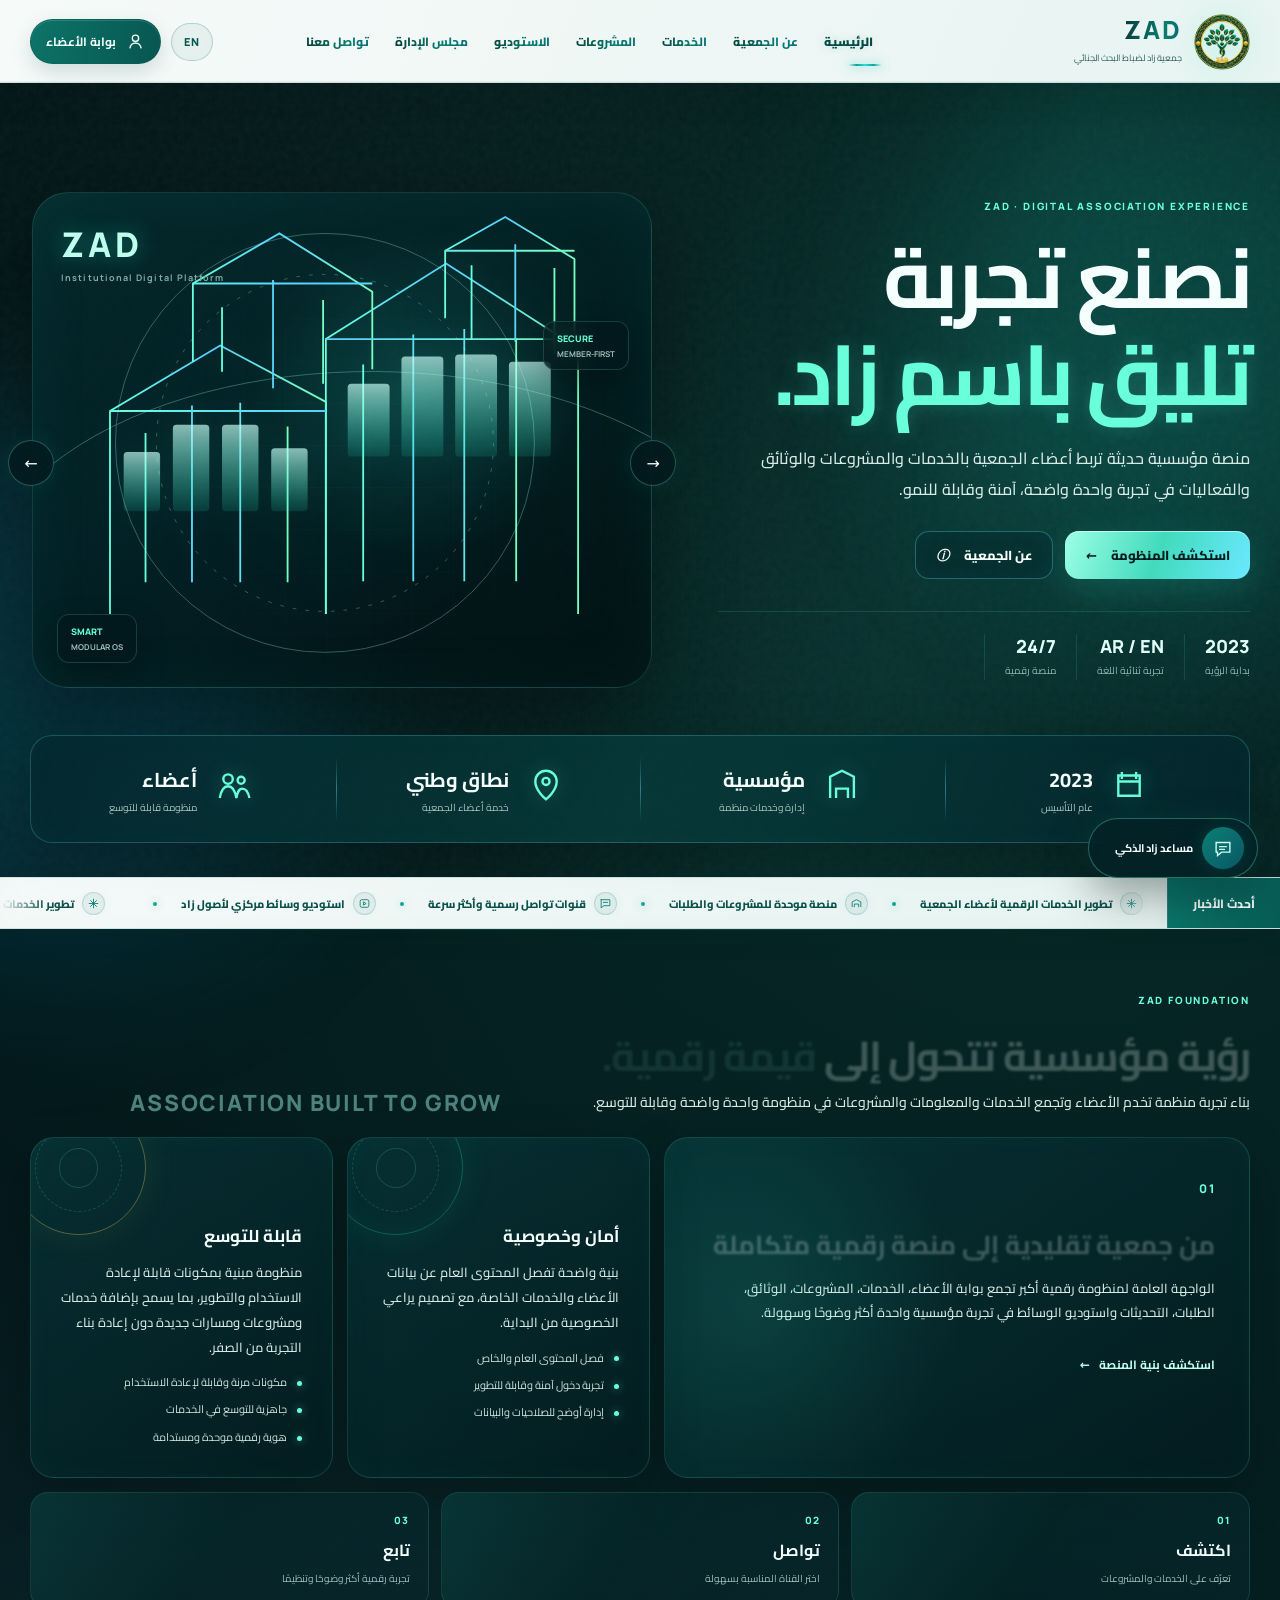
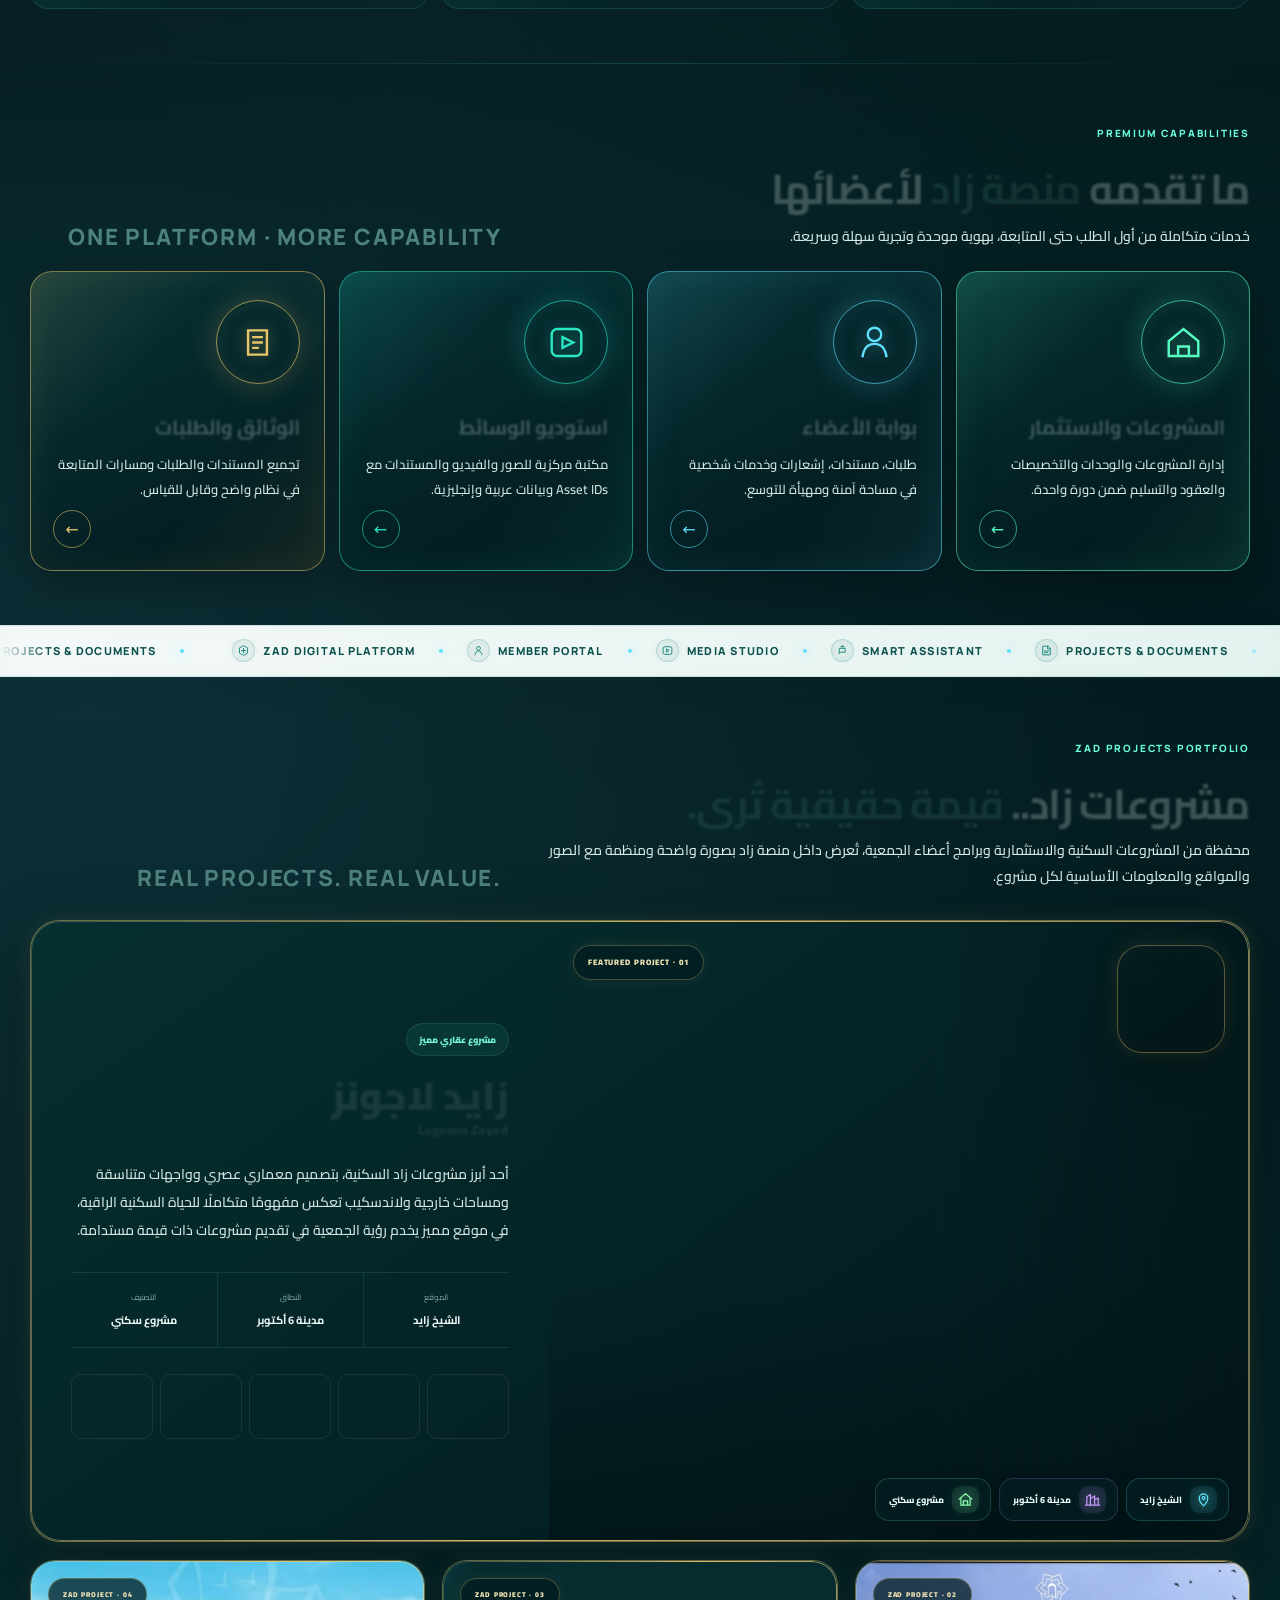
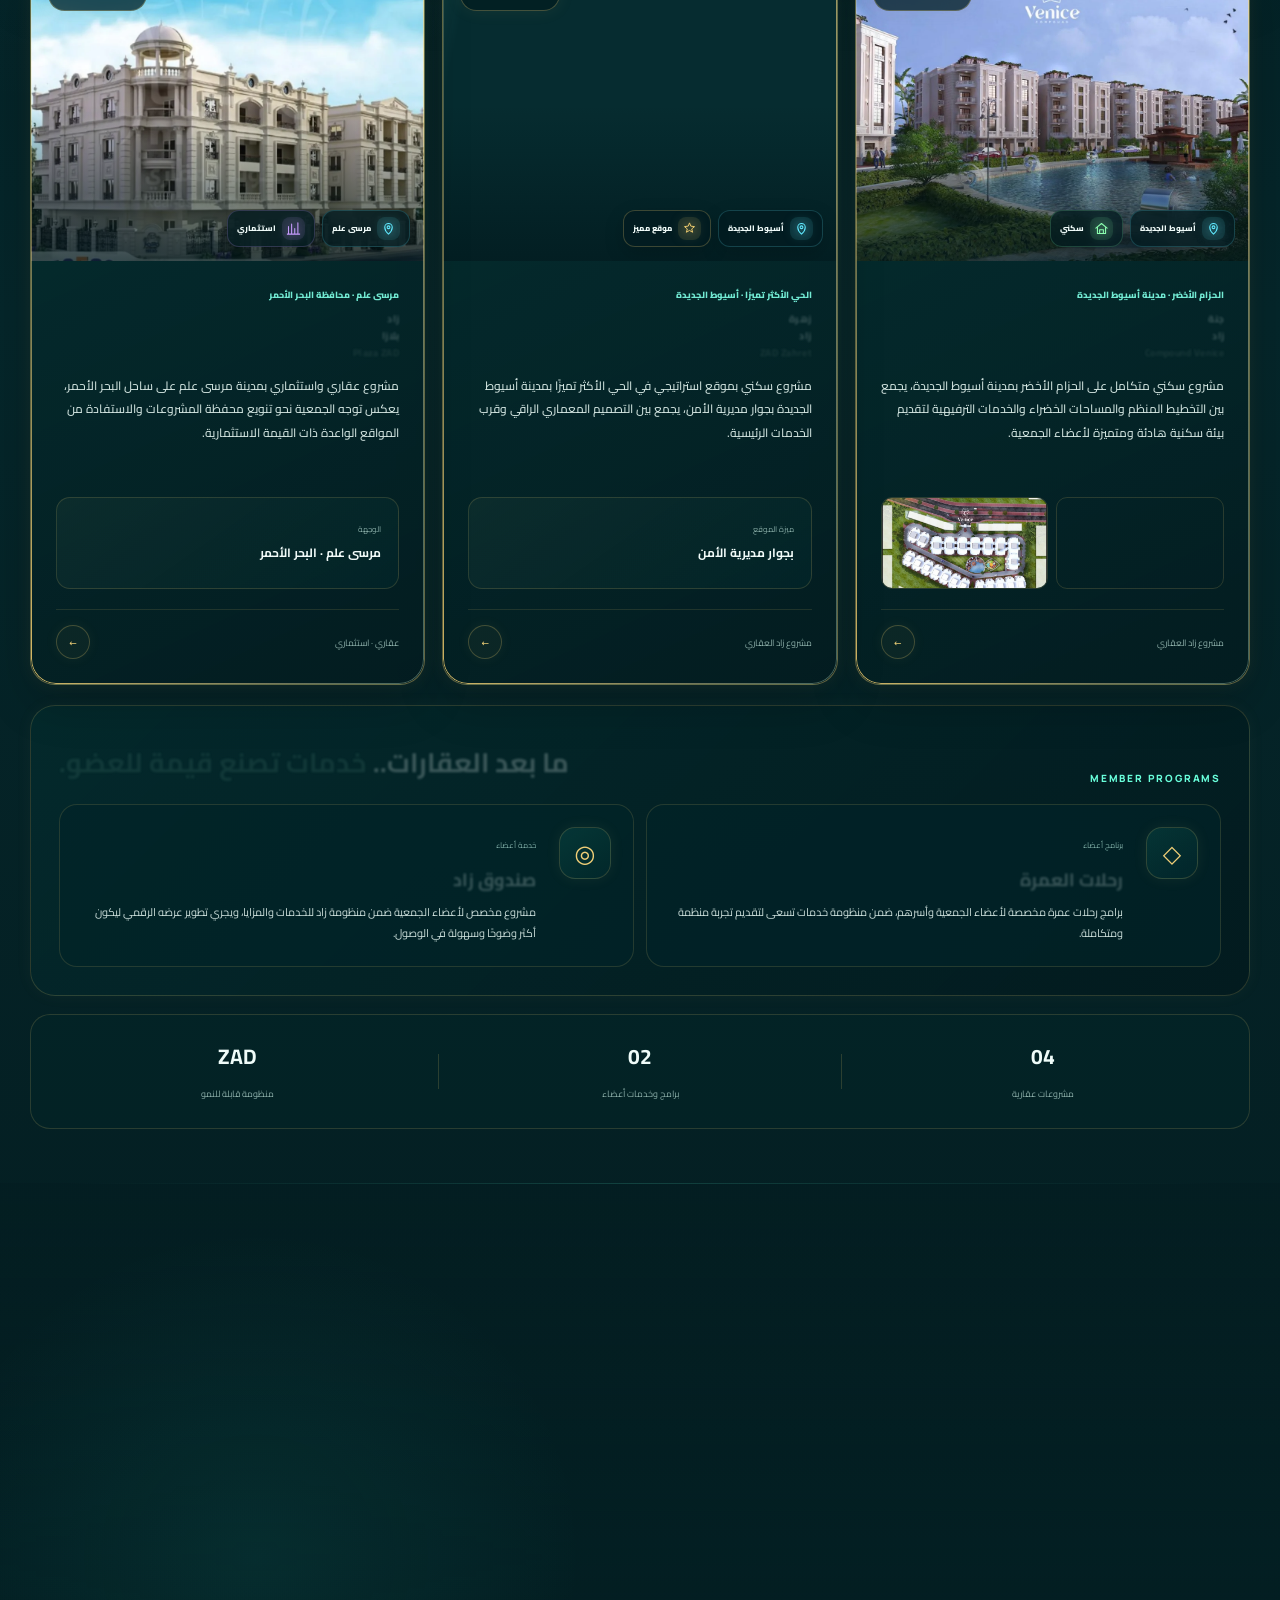
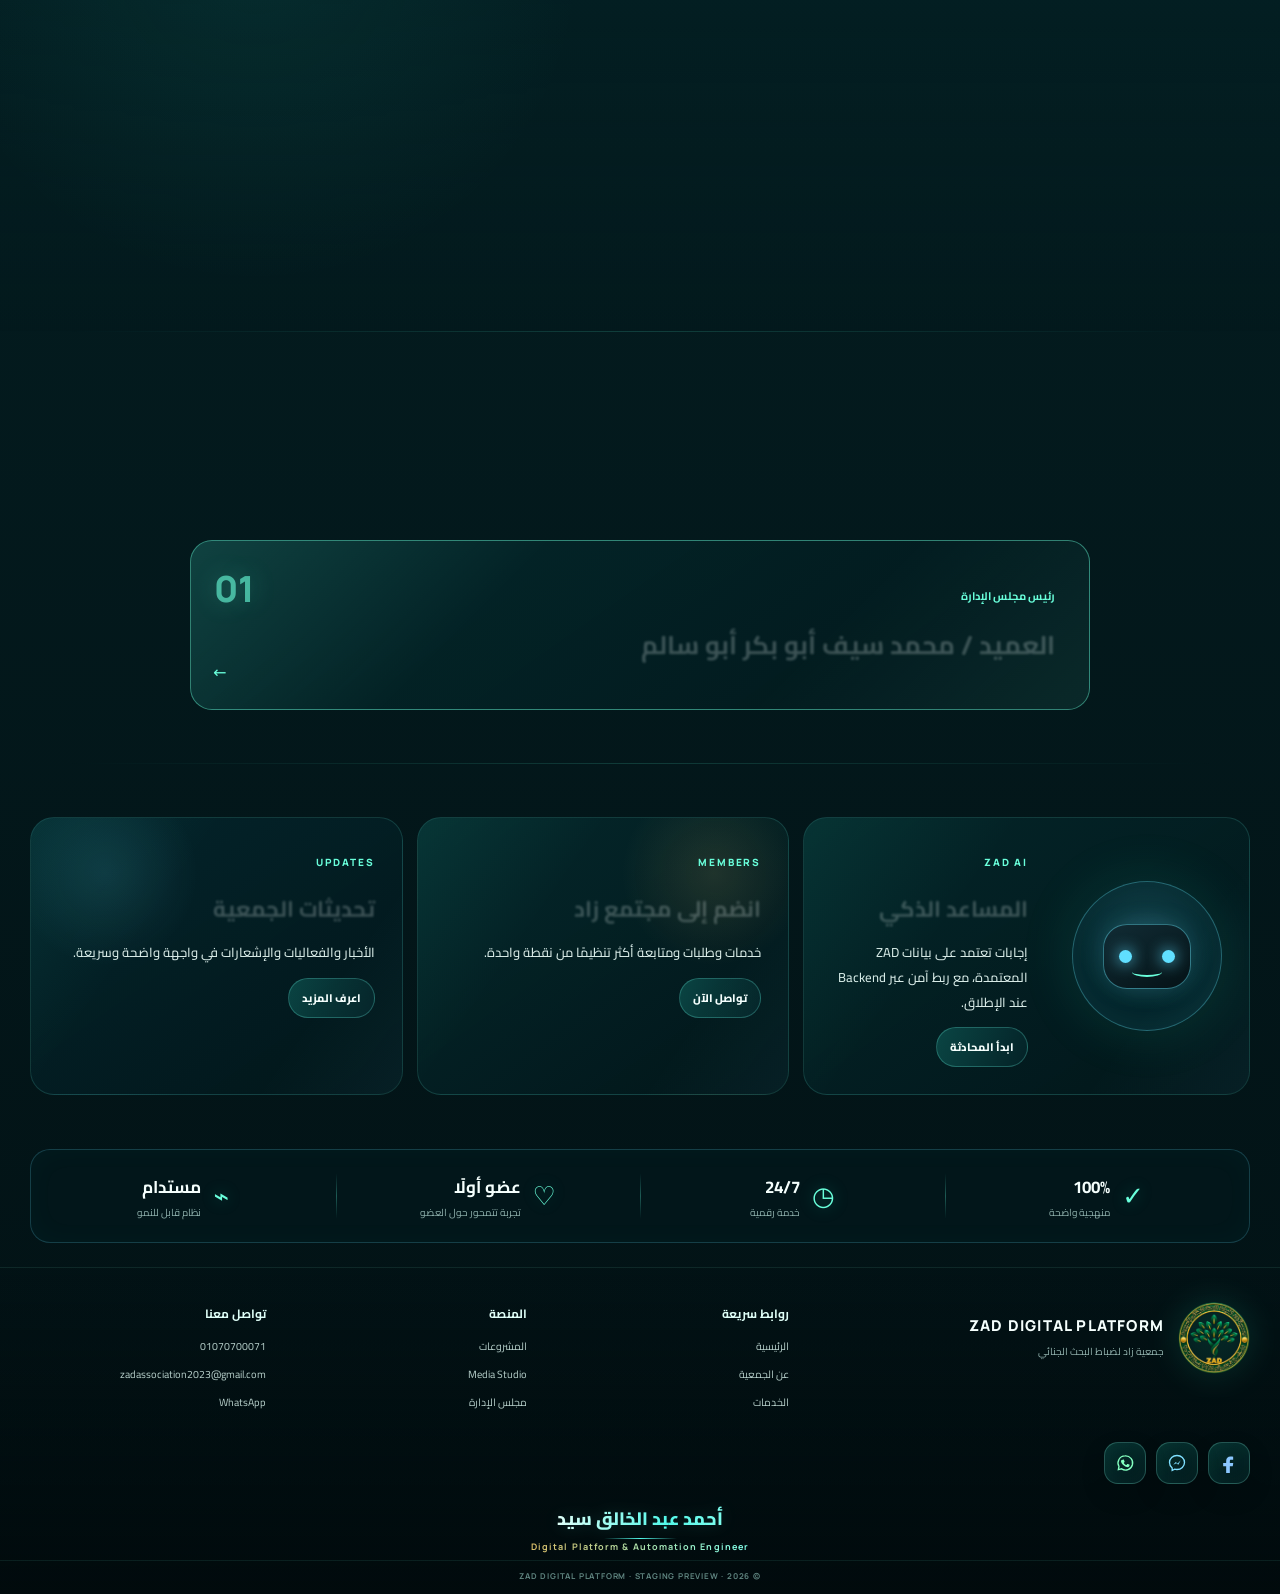
==== commit 85d36cda: "Refine ZAD project cards and premium project metadata" ====
--- a/v2/index.html
+++ b/v2/index.html
@@ -1053,310 +1053,540 @@
 
 
     <!-- =====================================================
-         FEATURED PROJECT — ZAYED LAGOONS
-    ====================================================== -->
-
-    <article class="zad-project-featured reveal-up">
-
-      <div class="zad-project-featured-media">
+     FEATURED PROJECT — ZAYED LAGOONS
+====================================================== -->
+
+<article class="zad-project-featured reveal-up">
+
+  <div class="zad-project-featured-media">
+
+    <img
+      class="zad-project-cover"
+      src="./assets/zayed-lagoons-sheikh-zayed-main-view.webp"
+      alt="مشروع زايد لاجونز السكني في الشيخ زايد ومدينة 6 أكتوبر"
+      loading="lazy"
+      decoding="async"
+    >
+
+    <div class="zad-project-media-overlay"></div>
+
+    <div class="zad-project-logo-wrap">
+      <img
+        src="./assets/zayed-lagoons-logo.webp"
+        alt="شعار مشروع زايد لاجونز"
+        loading="lazy"
+        decoding="async"
+      >
+    </div>
+
+    <span class="zad-project-number">
+      FEATURED PROJECT · 01
+    </span>
+
+    <div class="zad-project-media-badges">
+
+      <span class="zad-project-mini-chip is-location">
+
+        <svg viewBox="0 0 24 24" aria-hidden="true">
+          <path
+            d="M12 21s6-5.2 6-11a6 6 0 1 0-12 0c0 5.8 6 11 6 11Z"
+            fill="none"
+            stroke="currentColor"
+            stroke-width="1.7"
+          />
+          <circle
+            cx="12"
+            cy="10"
+            r="2.2"
+            fill="none"
+            stroke="currentColor"
+            stroke-width="1.7"
+          />
+        </svg>
+
+        <span>الشيخ زايد</span>
+
+      </span>
+
+
+      <span class="zad-project-mini-chip is-city">
+
+        <svg viewBox="0 0 24 24" aria-hidden="true">
+          <path
+            d="M4 20V8l5-3v15m0-9 6-4v13m0-8 5-2v10M2 20h20"
+            fill="none"
+            stroke="currentColor"
+            stroke-width="1.7"
+            stroke-linecap="round"
+            stroke-linejoin="round"
+          />
+        </svg>
+
+        <span>مدينة 6 أكتوبر</span>
+
+      </span>
+
+
+      <span class="zad-project-mini-chip is-type">
+
+        <svg viewBox="0 0 24 24" aria-hidden="true">
+          <path
+            d="M3 11.5 12 4l9 7.5M5.5 10.5V20h13v-9.5M9 20v-6h6v6"
+            fill="none"
+            stroke="currentColor"
+            stroke-width="1.7"
+            stroke-linecap="round"
+            stroke-linejoin="round"
+          />
+        </svg>
+
+        <span>مشروع سكني</span>
+
+      </span>
+
+    </div>
+
+  </div>
+
+
+  <div class="zad-project-featured-content">
+
+    <div class="zad-project-eyebrow">
+      مشروع عقاري مميز
+    </div>
+
+    <h3 class="zad-project-name">
+      <span class="zad-project-name-ar">زايد لاجونز</span>
+      <span class="zad-project-name-en">Zayed Lagoons</span>
+    </h3>
+
+    <p>
+      أحد أبرز مشروعات زاد السكنية، بتصميم معماري عصري وواجهات متناسقة
+      ومساحات خارجية ولاندسكيب تعكس مفهومًا متكاملًا للحياة السكنية الراقية،
+      في موقع مميز يخدم رؤية الجمعية في تقديم مشروعات ذات قيمة مستدامة.
+    </p>
+
+
+    <div class="zad-project-facts">
+
+      <div>
+        <small>الموقع</small>
+        <strong>الشيخ زايد</strong>
+      </div>
+
+      <div>
+        <small>النطاق</small>
+        <strong>مدينة 6 أكتوبر</strong>
+      </div>
+
+      <div>
+        <small>التصنيف</small>
+        <strong>مشروع سكني</strong>
+      </div>
+
+    </div>
+
+
+    <div
+      class="zad-project-gallery"
+      aria-label="معرض صور مشروع زايد لاجونز"
+    >
+
+      <img
+        src="./assets/zayed-lagoons-sheikh-zayed-courtyard.webp"
+        alt="الساحة الداخلية في مشروع زايد لاجونز"
+        loading="lazy"
+        decoding="async"
+      >
+
+      <img
+        src="./assets/zayed-lagoons-sheikh-zayed-sunset-view.webp"
+        alt="منظر الغروب في مشروع زايد لاجونز"
+        loading="lazy"
+        decoding="async"
+      >
+
+      <img
+        src="./assets/zayed-lagoons-sheikh-zayed-pool-view.webp"
+        alt="حمام السباحة والمساحات المفتوحة في زايد لاجونز"
+        loading="lazy"
+        decoding="async"
+      >
+
+      <img
+        src="./assets/zayed-lagoons-sheikh-zayed-residential-view.webp"
+        alt="الواجهات السكنية في مشروع زايد لاجونز"
+        loading="lazy"
+        decoding="async"
+      >
+
+      <img
+        src="./assets/zayed-lagoons-sheikh-zayed-landscape.webp"
+        alt="اللاندسكيب والمساحات الخضراء في زايد لاجونز"
+        loading="lazy"
+        decoding="async"
+      >
+
+    </div>
+
+  </div>
+
+</article>
+   <!-- =====================================================
+     REAL PROJECTS GRID
+====================================================== -->
+
+<div class="zad-projects-grid">
+
+
+  <!-- ===================================================
+       GANET ZAD / VENICE COMPOUND
+  ==================================================== -->
+
+  <article class="zad-project-card reveal-ar">
+
+    <div class="zad-project-card-media">
+
+      <img
+        src="./assets/ganet-zad-venice-compound-pool-view.webp"
+        alt="جنة زاد كمبوند فينيسا على الحزام الأخضر بمدينة أسيوط الجديدة"
+        loading="lazy"
+        decoding="async"
+      >
+
+      <span class="zad-project-number">
+        ZAD PROJECT · 02
+      </span>
+
+
+      <div class="zad-project-card-chips">
+
+        <span class="zad-project-card-chip is-location">
+
+          <svg viewBox="0 0 24 24" aria-hidden="true">
+            <path
+              d="M12 21s6-5.2 6-11a6 6 0 1 0-12 0c0 5.8 6 11 6 11Z"
+              fill="none"
+              stroke="currentColor"
+              stroke-width="1.7"
+            />
+            <circle
+              cx="12"
+              cy="10"
+              r="2.2"
+              fill="none"
+              stroke="currentColor"
+              stroke-width="1.7"
+            />
+          </svg>
+
+          <span>أسيوط الجديدة</span>
+
+        </span>
+
+
+        <span class="zad-project-card-chip is-type">
+
+          <svg viewBox="0 0 24 24" aria-hidden="true">
+            <path
+              d="M3 11.5 12 4l9 7.5M5.5 10.5V20h13v-9.5M9 20v-6h6v6"
+              fill="none"
+              stroke="currentColor"
+              stroke-width="1.7"
+              stroke-linecap="round"
+              stroke-linejoin="round"
+            />
+          </svg>
+
+          <span>سكني</span>
+
+        </span>
+
+      </div>
+
+    </div>
+
+
+    <div class="zad-project-card-body">
+
+      <span class="zad-project-city">
+        الحزام الأخضر · مدينة أسيوط الجديدة
+      </span>
+
+      <h3 class="zad-project-name">
+        جنة زاد
+        <span>Venice Compound</span>
+      </h3>
+
+      <p>
+        مشروع سكني متكامل على الحزام الأخضر بمدينة أسيوط الجديدة،
+        يجمع بين التخطيط المنظم والمساحات الخضراء والخدمات الترفيهية
+        لتقديم بيئة سكنية هادئة ومتميزة لأعضاء الجمعية.
+      </p>
+
+
+      <div class="zad-project-mini-gallery">
 
         <img
-          class="zad-project-cover"
-          src="./assets/zayed-lagoons-sheikh-zayed-main-view.webp"
-          alt="كمبوند زايد لاجونز في الشيخ زايد ومدينة 6 أكتوبر"
+          src="./assets/ganet-zad-venice-compound-entrance.webp"
+          alt="المدخل الرئيسي لمشروع جنة زاد كمبوند فينيسا"
           loading="lazy"
           decoding="async"
         >
 
-        <div class="zad-project-media-overlay"></div>
-
-        <div class="zad-project-logo-wrap">
-          <img
-            src="./assets/zayed-lagoons-logo.webp"
-            alt="شعار مشروع زايد لاجونز"
-            loading="lazy"
-            decoding="async"
-          >
-        </div>
-
-        <span class="zad-project-number">
-          FEATURED PROJECT · 01
+        <img
+          src="./assets/ganet-zad-venice-compound-masterplan.webp"
+          alt="المخطط العام لمشروع جنة زاد كمبوند فينيسا"
+          loading="lazy"
+          decoding="async"
+        >
+
+      </div>
+
+
+      <div class="zad-project-card-footer">
+
+        <span>مشروع زاد العقاري</span>
+
+        <span class="zad-project-arrow" aria-hidden="true">
+          ←
         </span>
 
-        <div class="zad-project-location">
-          <span class="zad-location-pin" aria-hidden="true">⌖</span>
-          الشيخ زايد · مدينة 6 أكتوبر
-        </div>
-
-      </div>
-
-
-      <div class="zad-project-featured-content">
-
-        <div class="zad-project-eyebrow">
-          مشروع سكني مميز
-        </div>
-
-        <h3>
-          زايد لاجونز
-          <span>Zayed Lagoons</span>
-        </h3>
-
-        <p>
-          أحد أبرز مشروعات زاد السكنية، بتصميم معماري عصري وواجهات
-          متناسقة ومساحات خارجية ولاندسكيب تعكس مفهومًا متكاملًا
-          للحياة السكنية الراقية.
-        </p>
-
-        <div class="zad-project-facts">
-
-          <div>
-            <small>الموقع</small>
-            <strong>الشيخ زايد</strong>
-          </div>
-
-          <div>
-            <small>النطاق</small>
-            <strong>مدينة 6 أكتوبر</strong>
-          </div>
-
-          <div>
-            <small>التصنيف</small>
-            <strong>سكني</strong>
-          </div>
-
-        </div>
-
-        <div class="zad-project-gallery" aria-label="صور مشروع زايد لاجونز">
-
-          <img
-            src="./assets/zayed-lagoons-sheikh-zayed-courtyard.webp"
-            alt="الساحة الداخلية بمشروع زايد لاجونز"
-            loading="lazy"
-            decoding="async"
-          >
-
-          <img
-            src="./assets/zayed-lagoons-sheikh-zayed-sunset-view.webp"
-            alt="منظر غروب لمباني زايد لاجونز"
-            loading="lazy"
-            decoding="async"
-          >
-
-          <img
-            src="./assets/zayed-lagoons-sheikh-zayed-pool-view.webp"
-            alt="حمام السباحة والمساحات المفتوحة في زايد لاجونز"
-            loading="lazy"
-            decoding="async"
-          >
-
-          <img
-            src="./assets/zayed-lagoons-sheikh-zayed-residential-view.webp"
-            alt="الواجهات السكنية في مشروع زايد لاجونز"
-            loading="lazy"
-            decoding="async"
-          >
-
-          <img
-            src="./assets/zayed-lagoons-sheikh-zayed-landscape.webp"
-            alt="اللاندسكيب والمساحات الخضراء في زايد لاجونز"
-            loading="lazy"
-            decoding="async"
-          >
-
-        </div>
-
-      </div>
-
-    </article>
-
-
-    <!-- =====================================================
-         REAL PROJECTS GRID
-    ====================================================== -->
-
-    <div class="zad-projects-grid">
-
-
-      <!-- GANET ZAD / VENICE -->
-
-      <article class="zad-project-card reveal-ar">
-
-        <div class="zad-project-card-media">
-
-          <img
-            src="./assets/ganet-zad-venice-compound-pool-view.webp"
-            alt="جنة زاد كمبوند فينيسا على الحزام الأخضر بمدينة أسيوط الجديدة"
-            loading="lazy"
-            decoding="async"
-          >
-
-          <span class="zad-project-number">
-            ZAD PROJECT · 02
-          </span>
-
-          <span class="zad-project-type">
-            سكني
-          </span>
-
-        </div>
-
-        <div class="zad-project-card-body">
-
-          <span class="zad-project-city">
-            الحزام الأخضر · أسيوط الجديدة
-          </span>
-
-          <h3>
-            جنة زاد
-            <span>Venice Compound</span>
-          </h3>
-
-          <p>
-            مشروع سكني متكامل على الحزام الأخضر بمدينة أسيوط الجديدة،
-            بتخطيط داخلي منظم ومساحات خضراء وخدمات ترفيهية توفر
-            بيئة سكنية هادئة ومتميزة.
-          </p>
-
-          <div class="zad-project-mini-gallery">
-
-            <img
-              src="./assets/ganet-zad-venice-compound-entrance.webp"
-              alt="المدخل الرئيسي لكمبوند فينيسا جنة زاد"
-              loading="lazy"
-              decoding="async"
-            >
-
-            <img
-              src="./assets/ganet-zad-venice-compound-masterplan.webp"
-              alt="المخطط العام لكمبوند فينيسا جنة زاد"
-              loading="lazy"
-              decoding="async"
-            >
-
-          </div>
-
-          <div class="zad-project-card-footer">
-            <span>مشروع زاد العقاري</span>
-            <span class="zad-project-arrow" aria-hidden="true">←</span>
-          </div>
-
-        </div>
-
-      </article>
-
-
-      <!-- ZAHRET ZAD -->
-
-      <article class="zad-project-card reveal-up">
-
-        <div class="zad-project-card-media">
-
-          <img
-            src="./assets/zahret-zad-new-assiut.webp"
-            alt="مشروع زهرة زاد في الحي الأكثر تميزًا بمدينة أسيوط الجديدة"
-            loading="lazy"
-            decoding="async"
-          >
-
-          <span class="zad-project-number">
-            ZAD PROJECT · 03
-          </span>
-
-          <span class="zad-project-type">
-            سكني
-          </span>
-
-        </div>
-
-        <div class="zad-project-card-body">
-
-          <span class="zad-project-city">
-            الحي الأكثر تميزًا · أسيوط الجديدة
-          </span>
-
-          <h3>
-            زهرة زاد
-            <span>Zahret ZAD</span>
-          </h3>
-
-          <p>
-            مشروع سكني بموقع مميز بجوار مديرية الأمن في أسيوط الجديدة،
-            يجمع بين التصميم المعماري الراقي والموقع الحيوي والقرب
-            من الخدمات الرئيسية.
-          </p>
-
-          <div class="zad-project-highlight">
-            <small>موقع استراتيجي</small>
-            <strong>بجوار مديرية الأمن</strong>
-          </div>
-
-          <div class="zad-project-card-footer">
-            <span>مشروع زاد العقاري</span>
-            <span class="zad-project-arrow" aria-hidden="true">←</span>
-          </div>
-
-        </div>
-
-      </article>
-
-
-      <!-- ZAD PLAZA -->
-
-      <article class="zad-project-card reveal-en">
-
-        <div class="zad-project-card-media">
-
-          <img
-            src="./assets/zad-plaza-marsa-alam.webp"
-            alt="مشروع زاد بلازا في مرسى علم بمحافظة البحر الأحمر"
-            loading="lazy"
-            decoding="async"
-          >
-
-          <span class="zad-project-number">
-            ZAD PROJECT · 04
-          </span>
-
-          <span class="zad-project-type">
-            استثماري
-          </span>
-
-        </div>
-
-        <div class="zad-project-card-body">
-
-          <span class="zad-project-city">
-            مرسى علم · البحر الأحمر
-          </span>
-
-          <h3>
-            زاد بلازا
-            <span>ZAD Plaza</span>
-          </h3>
-
-          <p>
-            مشروع عقاري واستثماري في مدينة مرسى علم بمحافظة البحر
-            الأحمر، يعكس توجه الجمعية نحو تنويع محفظة المشروعات
-            والاستفادة من المواقع الواعدة.
-          </p>
-
-          <div class="zad-project-highlight">
-            <small>الوجهة</small>
-            <strong>مرسى علم · البحر الأحمر</strong>
-          </div>
-
-          <div class="zad-project-card-footer">
-            <span>عقاري · استثماري</span>
-            <span class="zad-project-arrow" aria-hidden="true">←</span>
-          </div>
-
-        </div>
-
-      </article>
-
-    </div>
-
+      </div>
+
+    </div>
+
+  </article>
+
+
+
+  <!-- ===================================================
+       ZAHRET ZAD
+  ==================================================== -->
+
+  <article class="zad-project-card reveal-up">
+
+    <div class="zad-project-card-media">
+
+      <img
+        src="./assets/zahret-zad-new-assiut.webp"
+        alt="مشروع زهرة زاد في الحي الأكثر تميزًا بمدينة أسيوط الجديدة"
+        loading="lazy"
+        decoding="async"
+      >
+
+      <span class="zad-project-number">
+        ZAD PROJECT · 03
+      </span>
+
+
+      <div class="zad-project-card-chips">
+
+        <span class="zad-project-card-chip is-location">
+
+          <svg viewBox="0 0 24 24" aria-hidden="true">
+            <path
+              d="M12 21s6-5.2 6-11a6 6 0 1 0-12 0c0 5.8 6 11 6 11Z"
+              fill="none"
+              stroke="currentColor"
+              stroke-width="1.7"
+            />
+            <circle
+              cx="12"
+              cy="10"
+              r="2.2"
+              fill="none"
+              stroke="currentColor"
+              stroke-width="1.7"
+            />
+          </svg>
+
+          <span>أسيوط الجديدة</span>
+
+        </span>
+
+
+        <span class="zad-project-card-chip is-premium">
+
+          <svg viewBox="0 0 24 24" aria-hidden="true">
+            <path
+              d="m12 3 2.1 5.2L20 9l-4.5 3.7L17 18l-5-2.9L7 18l1.5-5.3L4 9l5.9-.8L12 3Z"
+              fill="none"
+              stroke="currentColor"
+              stroke-width="1.55"
+              stroke-linejoin="round"
+            />
+          </svg>
+
+          <span>موقع مميز</span>
+
+        </span>
+
+      </div>
+
+    </div>
+
+
+    <div class="zad-project-card-body">
+
+      <span class="zad-project-city">
+        الحي الأكثر تميزًا · أسيوط الجديدة
+      </span>
+
+      <h3 class="zad-project-name">
+        زهرة زاد
+        <span>Zahret ZAD</span>
+      </h3>
+
+      <p>
+        مشروع سكني بموقع استراتيجي في الحي الأكثر تميزًا
+        بمدينة أسيوط الجديدة بجوار مديرية الأمن، يجمع بين
+        التصميم المعماري الراقي وقرب الخدمات الرئيسية.
+      </p>
+
+
+      <div class="zad-project-highlight">
+
+        <small>
+          ميزة الموقع
+        </small>
+
+        <strong>
+          بجوار مديرية الأمن
+        </strong>
+
+      </div>
+
+
+      <div class="zad-project-card-footer">
+
+        <span>مشروع زاد العقاري</span>
+
+        <span class="zad-project-arrow" aria-hidden="true">
+          ←
+        </span>
+
+      </div>
+
+    </div>
+
+  </article>
+
+
+
+  <!-- ===================================================
+       ZAD PLAZA
+  ==================================================== -->
+
+  <article class="zad-project-card reveal-en">
+
+    <div class="zad-project-card-media">
+
+      <img
+        src="./assets/zad-plaza-marsa-alam.webp"
+        alt="مشروع زاد بلازا في مرسى علم بمحافظة البحر الأحمر"
+        loading="lazy"
+        decoding="async"
+      >
+
+      <span class="zad-project-number">
+        ZAD PROJECT · 04
+      </span>
+
+
+      <div class="zad-project-card-chips">
+
+        <span class="zad-project-card-chip is-location">
+
+          <svg viewBox="0 0 24 24" aria-hidden="true">
+            <path
+              d="M12 21s6-5.2 6-11a6 6 0 1 0-12 0c0 5.8 6 11 6 11Z"
+              fill="none"
+              stroke="currentColor"
+              stroke-width="1.7"
+            />
+            <circle
+              cx="12"
+              cy="10"
+              r="2.2"
+              fill="none"
+              stroke="currentColor"
+              stroke-width="1.7"
+            />
+          </svg>
+
+          <span>مرسى علم</span>
+
+        </span>
+
+
+        <span class="zad-project-card-chip is-investment">
+
+          <svg viewBox="0 0 24 24" aria-hidden="true">
+            <path
+              d="M4 19V9m5 10V5m5 14v-7m5 7V3M2 21h20"
+              fill="none"
+              stroke="currentColor"
+              stroke-width="1.7"
+              stroke-linecap="round"
+            />
+          </svg>
+
+          <span>استثماري</span>
+
+        </span>
+
+      </div>
+
+    </div>
+
+
+    <div class="zad-project-card-body">
+
+      <span class="zad-project-city">
+        مرسى علم · محافظة البحر الأحمر
+      </span>
+
+      <h3 class="zad-project-name">
+        زاد بلازا
+        <span>ZAD Plaza</span>
+      </h3>
+
+      <p>
+        مشروع عقاري واستثماري بمدينة مرسى علم على ساحل البحر الأحمر،
+        يعكس توجه الجمعية نحو تنويع محفظة المشروعات والاستفادة
+        من المواقع الواعدة ذات القيمة الاستثمارية.
+      </p>
+
+
+      <div class="zad-project-highlight">
+
+        <small>
+          الوجهة
+        </small>
+
+        <strong>
+          مرسى علم · البحر الأحمر
+        </strong>
+
+      </div>
+
+
+      <div class="zad-project-card-footer">
+
+        <span>عقاري · استثماري</span>
+
+        <span class="zad-project-arrow" aria-hidden="true">
+          ←
+        </span>
+
+      </div>
+
+    </div>
+
+  </article>
+
+</div>
 
     <!-- =====================================================
          MEMBER PROGRAMS
--- a/v2/styles.css
+++ b/v2/styles.css
@@ -5258,10 +5258,18 @@
 }
 /* =========================================================
    ZAD REAL PROJECTS PORTFOLIO
-   Premium responsive project experience
+   Premium Gold / Electronic Project System
+   Scalable for future ZAD projects
 ========================================================= */
 
 .projects-real{
+  --zad-project-gold:#e6c56b;
+  --zad-project-gold-soft:#f4dda0;
+  --zad-project-cyan:#61eaff;
+  --zad-project-teal:#63f1d4;
+  --zad-project-green:#8cffaf;
+  --zad-project-violet:#c89cff;
+
   position:relative;
   overflow:hidden;
 }
@@ -5282,141 +5290,416 @@
 }
 
 
-/* =========================
+/* =========================================================
    FEATURED PROJECT
-========================= */
+========================================================= */
 
 .zad-project-featured{
+  position:relative;
+  isolation:isolate;
+
   display:grid;
   grid-template-columns:minmax(0,1.15fr) minmax(380px,.85fr);
+
   min-height:620px;
   margin-top:30px;
-  border:1px solid rgba(103,255,225,.17);
+
+  overflow:hidden;
+  border:1px solid rgba(230,197,107,.46);
   border-radius:30px;
-  overflow:hidden;
+
   background:
-    linear-gradient(145deg,rgba(6,48,49,.94),rgba(3,24,29,.98));
+    linear-gradient(
+      145deg,
+      rgba(6,48,49,.96),
+      rgba(3,24,29,.985)
+    );
+
   box-shadow:
-    0 28px 80px rgba(0,0,0,.28),
-    inset 0 1px rgba(255,255,255,.035);
-}
+    0 0 0 1px rgba(255,237,185,.035) inset,
+    0 0 18px rgba(230,197,107,.10),
+    0 26px 80px rgba(0,0,0,.30);
+
+  transition:
+    transform .45s cubic-bezier(.2,.7,.2,1),
+    box-shadow .45s ease,
+    border-color .45s ease;
+}
+
+
+/* GOLD ELECTRONIC BORDER */
+
+.zad-project-featured::before,
+.zad-project-card::before{
+  content:"";
+  position:absolute;
+  inset:0;
+  z-index:8;
+
+  padding:1px;
+  border-radius:inherit;
+
+  background:
+    linear-gradient(
+      110deg,
+      rgba(255,246,211,.16),
+      rgba(230,197,107,.92),
+      rgba(255,234,166,.44),
+      rgba(93,234,255,.28),
+      rgba(230,197,107,.90),
+      rgba(255,246,211,.16)
+    );
+
+  background-size:260% 100%;
+
+  -webkit-mask:
+    linear-gradient(#000 0 0) content-box,
+    linear-gradient(#000 0 0);
+
+  -webkit-mask-composite:xor;
+
+  mask:
+    linear-gradient(#000 0 0) content-box,
+    linear-gradient(#000 0 0);
+
+  mask-composite:exclude;
+
+  pointer-events:none;
+
+  animation:
+    zadProjectGoldBorder 8s linear infinite;
+}
+
+
+/* SOFT LIGHT SWEEP */
+
+.zad-project-featured::after,
+.zad-project-card::after{
+  content:"";
+  position:absolute;
+  z-index:7;
+
+  top:-28%;
+  left:-38%;
+
+  width:24%;
+  height:165%;
+
+  pointer-events:none;
+
+  transform:rotate(12deg);
+
+  background:
+    linear-gradient(
+      90deg,
+      transparent,
+      rgba(255,247,214,.035),
+      rgba(255,220,130,.15),
+      rgba(105,241,222,.05),
+      transparent
+    );
+
+  filter:blur(1px);
+
+  animation:
+    zadProjectSheen 9s cubic-bezier(.25,.6,.2,1) infinite;
+}
+
+
+@keyframes zadProjectGoldBorder{
+  0%{
+    background-position:0% 50%;
+  }
+
+  100%{
+    background-position:260% 50%;
+  }
+}
+
+
+@keyframes zadProjectSheen{
+  0%,
+  58%{
+    left:-38%;
+    opacity:0;
+  }
+
+  64%{
+    opacity:.8;
+  }
+
+  80%{
+    left:120%;
+    opacity:0;
+  }
+
+  100%{
+    left:120%;
+    opacity:0;
+  }
+}
+
+
+.zad-project-featured:hover{
+  transform:translateY(-4px);
+
+  border-color:rgba(238,205,112,.68);
+
+  box-shadow:
+    0 0 0 1px rgba(255,238,189,.05) inset,
+    0 0 24px rgba(230,197,107,.15),
+    0 0 42px rgba(57,222,198,.05),
+    0 32px 90px rgba(0,0,0,.32);
+}
+
+
+/* =========================================================
+   FEATURED MEDIA
+========================================================= */
 
 .zad-project-featured-media{
   position:relative;
+  z-index:1;
+
   min-height:620px;
   overflow:hidden;
-  isolation:isolate;
 }
 
 .zad-project-cover{
   width:100%;
   height:100%;
   min-height:620px;
+
   display:block;
   object-fit:cover;
   object-position:center;
+
   transform:scale(1.005);
+
   transition:
     transform 1s cubic-bezier(.2,.7,.2,1),
     filter .8s ease;
 }
 
 .zad-project-featured:hover .zad-project-cover{
-  transform:scale(1.045);
-  filter:saturate(1.06) contrast(1.03);
+  transform:scale(1.04);
+  filter:saturate(1.05) contrast(1.025);
 }
 
 .zad-project-media-overlay{
   position:absolute;
   inset:0;
   z-index:1;
+
+  pointer-events:none;
+
   background:
     linear-gradient(
       90deg,
-      rgba(2,22,25,.04) 0%,
+      rgba(2,22,25,.03) 0%,
       rgba(2,22,25,.02) 55%,
-      rgba(2,22,25,.72) 100%
+      rgba(2,22,25,.70) 100%
     ),
     linear-gradient(
       0deg,
       rgba(1,17,20,.52),
-      transparent 42%
+      transparent 43%
     );
 }
 
-.zad-project-number,
-.zad-project-type,
-.zad-project-location{
+
+/* =========================================================
+   PROJECT LOGO
+========================================================= */
+
+.zad-project-logo-wrap{
   position:absolute;
-  z-index:3;
-}
+  z-index:4;
+
+  right:24px;
+  top:24px;
+
+  width:108px;
+  height:108px;
+
+  display:grid;
+  place-items:center;
+
+  overflow:hidden;
+
+  border:1px solid rgba(230,197,107,.38);
+  border-radius:25px;
+
+  background:
+    linear-gradient(
+      145deg,
+      rgba(3,29,31,.84),
+      rgba(2,18,22,.76)
+    );
+
+  -webkit-backdrop-filter:blur(17px);
+  backdrop-filter:blur(17px);
+
+  box-shadow:
+    0 0 20px rgba(230,197,107,.11),
+    0 15px 38px rgba(0,0,0,.24),
+    inset 0 0 24px rgba(230,197,107,.045);
+}
+
+.zad-project-logo-wrap img{
+  width:87%;
+  height:87%;
+  object-fit:contain;
+}
+
+
+/* =========================================================
+   PROJECT NUMBER BADGE
+========================================================= */
 
 .zad-project-number{
+  position:absolute;
+  z-index:5;
+
   top:24px;
   left:24px;
-  padding:9px 13px;
-  border:1px solid rgba(163,255,236,.19);
+
+  display:inline-flex;
+  align-items:center;
+
+  padding:9px 14px;
+
+  border:1px solid rgba(238,208,123,.28);
   border-radius:999px;
-  background:rgba(1,26,29,.68);
+
+  background:rgba(2,29,31,.74);
+
+  -webkit-backdrop-filter:blur(14px);
   backdrop-filter:blur(14px);
-  color:#c9fff2;
+
+  box-shadow:
+    0 0 17px rgba(230,197,107,.08);
+
+  color:#f4e5b5;
+
   font-size:8px;
   font-weight:900;
   letter-spacing:.12em;
 }
 
-.zad-project-location{
-  right:24px;
-  bottom:24px;
+
+/* =========================================================
+   FEATURED PREMIUM CHIPS
+========================================================= */
+
+.zad-project-media-badges{
+  position:absolute;
+  z-index:5;
+
+  right:20px;
+  left:20px;
+  bottom:20px;
+
   display:flex;
+  flex-wrap:wrap;
+  gap:8px;
+}
+
+.zad-project-mini-chip{
+  display:inline-flex;
   align-items:center;
   gap:8px;
-  padding:10px 14px;
-  border:1px solid rgba(255,255,255,.13);
-  border-radius:999px;
-  background:rgba(2,28,31,.74);
-  backdrop-filter:blur(14px);
-  color:#ecfbf8;
-  font-size:11px;
+
+  min-height:40px;
+  padding:7px 11px 7px 13px;
+
+  border:1px solid rgba(255,255,255,.10);
+  border-radius:14px;
+
+  background:rgba(3,30,34,.76);
+
+  -webkit-backdrop-filter:blur(15px);
+  backdrop-filter:blur(15px);
+
+  color:#eefcf9;
+
+  font-size:9px;
   font-weight:800;
-}
-
-.zad-location-pin{
-  color:#62f0d4;
-  font-size:16px;
-}
-
-.zad-project-logo-wrap{
-  position:absolute;
-  z-index:3;
-  right:24px;
-  top:24px;
-  width:105px;
-  height:105px;
-  display:grid;
-  place-items:center;
-  border:1px solid rgba(230,197,107,.22);
-  border-radius:24px;
-  background:rgba(2,19,22,.60);
-  backdrop-filter:blur(16px);
+
   box-shadow:
-    0 15px 38px rgba(0,0,0,.24),
-    inset 0 0 22px rgba(230,197,107,.035);
-}
-
-.zad-project-logo-wrap img{
-  width:86%;
-  height:86%;
-  object-fit:contain;
-}
-
-
-/* =========================
+    0 8px 25px rgba(0,0,0,.16),
+    inset 0 0 18px rgba(255,255,255,.018);
+}
+
+.zad-project-mini-chip svg{
+  width:27px;
+  height:27px;
+
+  flex:0 0 27px;
+
+  padding:5px;
+
+  border-radius:9px;
+}
+
+
+/* LOCATION — ELECTRIC CYAN */
+
+.zad-project-mini-chip.is-location{
+  border-color:rgba(97,234,255,.20);
+}
+
+.zad-project-mini-chip.is-location svg{
+  color:#61eaff;
+  background:rgba(97,234,255,.10);
+
+  filter:
+    drop-shadow(0 0 5px rgba(97,234,255,.48));
+}
+
+
+/* CITY — ELECTRIC VIOLET */
+
+.zad-project-mini-chip.is-city{
+  border-color:rgba(200,156,255,.18);
+}
+
+.zad-project-mini-chip.is-city svg{
+  color:#c89cff;
+  background:rgba(200,156,255,.10);
+
+  filter:
+    drop-shadow(0 0 5px rgba(200,156,255,.42));
+}
+
+
+/* TYPE — ELECTRIC GREEN */
+
+.zad-project-mini-chip.is-type{
+  border-color:rgba(140,255,175,.18);
+}
+
+.zad-project-mini-chip.is-type svg{
+  color:#8cffaf;
+  background:rgba(140,255,175,.10);
+
+  filter:
+    drop-shadow(0 0 5px rgba(140,255,175,.42));
+}
+
+
+/* =========================================================
    FEATURED CONTENT
-========================= */
+========================================================= */
 
 .zad-project-featured-content{
+  position:relative;
+  z-index:2;
+
+  min-width:0;
+
   padding:46px 40px;
+
   display:flex;
   flex-direction:column;
   justify-content:center;
@@ -5424,82 +5707,155 @@
 
 .zad-project-eyebrow{
   width:max-content;
-  margin-bottom:13px;
-  padding:7px 11px;
+  max-width:100%;
+
+  margin-bottom:15px;
+  padding:7px 12px;
+
+  border:1px solid rgba(101,240,214,.11);
   border-radius:999px;
-  background:rgba(72,230,197,.08);
-  color:#69f3d6;
+
+  background:rgba(72,230,197,.075);
+
+  color:#72f0d7;
+
   font-size:9px;
   font-weight:900;
 }
 
-.zad-project-featured-content h3{
+
+/* PROJECT NAMES — NO WORD BREAKING */
+
+.zad-project-name{
   margin:0;
+
   color:#f4fffc;
-  font-size:clamp(34px,3.1vw,55px);
-  line-height:1.05;
-}
-
-.zad-project-featured-content h3 > span{
+
+  line-height:1.08;
+  font-weight:900;
+}
+
+.zad-project-featured-content .zad-project-name{
+  font-size:clamp(30px,3vw,50px);
+}
+
+.zad-project-name-ar{
   display:block;
+  white-space:nowrap;
+}
+
+.zad-project-name-en{
+  display:block;
+
   margin-top:9px;
-  color:#72ead3;
-  font-family:inherit;
-  font-size:.34em;
+
+  white-space:nowrap;
+
+  color:#73ead3;
+
+  font-size:.35em;
+  font-weight:750;
+  letter-spacing:.035em;
+}
+
+.zad-project-card-body .zad-project-name{
+  white-space:nowrap;
+  font-size:25px;
+}
+
+.zad-project-card-body .zad-project-name > span{
+  display:block;
+
+  margin-top:6px;
+
+  white-space:nowrap;
+
+  color:#8fbbb5;
+
+  font-size:10px;
   font-weight:700;
-  letter-spacing:.07em;
-}
+  letter-spacing:.035em;
+}
+
 
 .zad-project-featured-content > p{
   margin:24px 0 28px;
-  color:#c9ded9;
+
+  color:#d4e6e2;
+
   font-size:14px;
-  font-weight:500;
+  font-weight:520;
   line-height:2;
 }
+
+
+/* =========================================================
+   FEATURED FACTS
+========================================================= */
 
 .zad-project-facts{
   display:grid;
-  grid-template-columns:repeat(3,1fr);
+  grid-template-columns:repeat(3,minmax(0,1fr));
+
   margin-bottom:26px;
-  border-block:1px solid rgba(117,244,219,.11);
+
+  border-block:
+    1px solid rgba(117,244,219,.11);
 }
 
 .zad-project-facts > div{
-  padding:17px 13px;
+  padding:17px 12px;
+  text-align:center;
 }
 
 .zad-project-facts > div:not(:last-child){
-  border-left:1px solid rgba(117,244,219,.10);
+  border-left:
+    1px solid rgba(117,244,219,.10);
 }
 
 .zad-project-facts small{
   display:block;
+
   margin-bottom:5px;
-  color:#78a9a1;
+
+  color:#80aaa4;
   font-size:8px;
 }
 
 .zad-project-facts strong{
-  color:#effbf8;
+  display:block;
+
+  color:#f0fbf9;
+
   font-size:11px;
-}
+  white-space:nowrap;
+}
+
+
+/* =========================================================
+   FEATURED GALLERY
+========================================================= */
 
 .zad-project-gallery{
   display:grid;
-  grid-template-columns:repeat(5,1fr);
+  grid-template-columns:repeat(5,minmax(0,1fr));
   gap:7px;
 }
 
 .zad-project-gallery img{
   width:100%;
-  aspect-ratio:1.25/1;
+  aspect-ratio:1.25 / 1;
+
   display:block;
   object-fit:cover;
+
+  border:1px solid rgba(230,197,107,.14);
   border-radius:10px;
-  border:1px solid rgba(122,255,229,.08);
-  opacity:.76;
+
+  opacity:.78;
+
   cursor:pointer;
+
   transition:
     transform .35s ease,
     opacity .35s ease,
@@ -5509,33 +5865,63 @@
 
 .zad-project-gallery img:hover{
   opacity:1;
-  transform:translateY(-4px) scale(1.025);
-  border-color:rgba(98,240,212,.35);
-  box-shadow:0 10px 24px rgba(0,0,0,.22);
-}
-
-
-/* =========================
-   PROJECT CARDS GRID
-========================= */
+
+  transform:
+    translateY(-4px)
+    scale(1.025);
+
+  border-color:
+    rgba(230,197,107,.48);
+
+  box-shadow:
+    0 0 16px rgba(230,197,107,.12),
+    0 10px 24px rgba(0,0,0,.22);
+}
+
+
+/* =========================================================
+   REAL PROJECTS GRID
+========================================================= */
 
 .zad-projects-grid{
   display:grid;
   grid-template-columns:repeat(3,minmax(0,1fr));
-  gap:16px;
+
+  gap:17px;
+
   margin-top:18px;
 }
+
+
+/* =========================================================
+   PROJECT CARD
+========================================================= */
 
 .zad-project-card{
   position:relative;
+  isolation:isolate;
+
+  min-width:0;
+
   overflow:hidden;
-  border:1px solid rgba(105,242,218,.14);
+
+  border:
+    1px solid rgba(230,197,107,.42);
+
   border-radius:25px;
+
   background:
-    linear-gradient(155deg,rgba(6,51,52,.76),rgba(3,28,32,.93));
+    linear-gradient(
+      155deg,
+      rgba(6,51,52,.78),
+      rgba(3,28,32,.95)
+    );
+
   box-shadow:
-    0 18px 48px rgba(0,0,0,.18),
+    0 0 16px rgba(230,197,107,.07),
+    0 18px 48px rgba(0,0,0,.20),
     inset 0 1px rgba(255,255,255,.025);
+
   transition:
     transform .45s cubic-bezier(.2,.7,.2,1),
     border-color .45s ease,
@@ -5544,39 +5930,64 @@
 
 .zad-project-card:hover{
   transform:translateY(-7px);
-  border-color:rgba(98,240,212,.32);
+
+  border-color:
+    rgba(238,205,112,.65);
+
   box-shadow:
-    0 28px 60px rgba(0,0,0,.26),
-    0 0 28px rgba(48,208,182,.06);
-}
+    0 0 24px rgba(230,197,107,.13),
+    0 0 35px rgba(70,224,203,.045),
+    0 28px 60px rgba(0,0,0,.27);
+}
+
+
+/* =========================================================
+   PROJECT CARD MEDIA
+========================================================= */
 
 .zad-project-card-media{
   position:relative;
+  z-index:1;
+
   height:300px;
+
   overflow:hidden;
+
   background:#062c30;
 }
 
 .zad-project-card-media::after{
   content:"";
+
   position:absolute;
   inset:0;
+  z-index:1;
+
+  pointer-events:none;
+
   background:
-    linear-gradient(0deg,rgba(2,26,30,.72),transparent 48%);
-  pointer-events:none;
+    linear-gradient(
+      0deg,
+      rgba(2,26,30,.76),
+      transparent 52%
+    );
 }
 
 .zad-project-card-media > img{
   width:100%;
   height:100%;
+
   display:block;
+
   object-fit:cover;
+
   transition:
     transform .8s cubic-bezier(.2,.7,.2,1),
     filter .6s ease;
 }
 
-.zad-project-card:hover .zad-project-card-media > img{
+.zad-project-card:hover
+.zad-project-card-media > img{
   transform:scale(1.055);
   filter:saturate(1.05);
 }
@@ -5584,152 +5995,344 @@
 .zad-project-card .zad-project-number{
   top:17px;
   left:17px;
+
   font-size:7px;
 }
 
-.zad-project-type{
-  right:17px;
-  top:17px;
-  padding:8px 11px;
-  border-radius:999px;
-  color:#eafff9;
-  background:rgba(7,104,94,.76);
-  border:1px solid rgba(135,255,232,.15);
-  backdrop-filter:blur(10px);
+
+/* =========================================================
+   PROJECT CARD CHIPS
+========================================================= */
+
+.zad-project-card-chips{
+  position:absolute;
+  z-index:4;
+
+  right:14px;
+  left:14px;
+  bottom:14px;
+
+  display:flex;
+  align-items:center;
+  flex-wrap:wrap;
+  gap:7px;
+}
+
+.zad-project-card-chip{
+  display:inline-flex;
+  align-items:center;
+  gap:6px;
+
+  min-height:34px;
+  padding:6px 9px;
+
+  border:1px solid rgba(255,255,255,.11);
+  border-radius:12px;
+
+  background:rgba(3,28,33,.77);
+
+  -webkit-backdrop-filter:blur(13px);
+  backdrop-filter:blur(13px);
+
+  color:#f0fbf9;
+
   font-size:8px;
-  font-weight:900;
-}
+  font-weight:850;
+
+  box-shadow:
+    0 7px 20px rgba(0,0,0,.16);
+}
+
+.zad-project-card-chip svg{
+  width:23px;
+  height:23px;
+
+  padding:4px;
+
+  flex:0 0 23px;
+
+  border-radius:8px;
+}
+
+
+/* CARD LOCATION */
+
+.zad-project-card-chip.is-location{
+  border-color:
+    rgba(97,234,255,.19);
+}
+
+.zad-project-card-chip.is-location svg{
+  color:#61eaff;
+  background:rgba(97,234,255,.10);
+
+  filter:
+    drop-shadow(0 0 4px rgba(97,234,255,.50));
+}
+
+
+/* CARD TYPE */
+
+.zad-project-card-chip.is-type{
+  border-color:
+    rgba(140,255,175,.18);
+}
+
+.zad-project-card-chip.is-type svg{
+  color:#8cffaf;
+  background:rgba(140,255,175,.10);
+
+  filter:
+    drop-shadow(0 0 4px rgba(140,255,175,.46));
+}
+
+
+/* PREMIUM LOCATION */
+
+.zad-project-card-chip.is-premium{
+  border-color:
+    rgba(230,197,107,.25);
+}
+
+.zad-project-card-chip.is-premium svg{
+  color:#f0ce72;
+  background:rgba(230,197,107,.11);
+
+  filter:
+    drop-shadow(0 0 5px rgba(230,197,107,.50));
+}
+
+
+/* INVESTMENT */
+
+.zad-project-card-chip.is-investment{
+  border-color:
+    rgba(200,156,255,.20);
+}
+
+.zad-project-card-chip.is-investment svg{
+  color:#c89cff;
+  background:rgba(200,156,255,.10);
+
+  filter:
+    drop-shadow(0 0 5px rgba(200,156,255,.45));
+}
+
+
+/* =========================================================
+   PROJECT CARD BODY
+========================================================= */
 
 .zad-project-card-body{
+  position:relative;
+  z-index:2;
+
+  min-width:0;
+
   padding:25px;
 }
 
 .zad-project-city{
   display:block;
-  margin-bottom:9px;
-  color:#69e8d0;
+
+  margin-bottom:10px;
+
+  color:#72ead3;
+
   font-size:9px;
   font-weight:850;
 }
 
-.zad-project-card-body h3{
-  margin:0;
-  color:#f1fcf9;
-  font-size:25px;
-  line-height:1.2;
-}
-
-.zad-project-card-body h3 > span{
-  display:block;
-  margin-top:5px;
-  color:#8abbb4;
-  font-size:10px;
-  font-weight:650;
-  letter-spacing:.04em;
-}
-
 .zad-project-card-body > p{
-  min-height:104px;
+  min-height:106px;
+
   margin:17px 0;
-  color:#c7dbd7;
+
+  color:#d0e2de;
+
   font-size:12px;
   font-weight:500;
-  line-height:1.9;
-}
+  line-height:1.92;
+}
+
+
+/* =========================================================
+   MINI GALLERY
+========================================================= */
 
 .zad-project-mini-gallery{
   display:grid;
   grid-template-columns:1fr 1fr;
+
   gap:8px;
+
   margin-top:15px;
 }
 
 .zad-project-mini-gallery img{
   width:100%;
   height:92px;
+
   object-fit:cover;
+
+  border:
+    1px solid rgba(230,197,107,.17);
+
   border-radius:11px;
-  border:1px solid rgba(121,244,220,.09);
-}
+
+  transition:
+    transform .3s ease,
+    border-color .3s ease;
+}
+
+.zad-project-mini-gallery img:hover{
+  transform:scale(1.025);
+
+  border-color:
+    rgba(230,197,107,.42);
+}
+
+
+/* =========================================================
+   PROJECT HIGHLIGHT
+========================================================= */
 
 .zad-project-highlight{
   min-height:92px;
+
   margin-top:15px;
   padding:17px;
+
   display:flex;
   flex-direction:column;
   justify-content:center;
-  border:1px solid rgba(111,240,215,.10);
+
+  border:
+    1px solid rgba(230,197,107,.17);
+
   border-radius:14px;
-  background:rgba(2,43,46,.45);
+
+  background:
+    linear-gradient(
+      145deg,
+      rgba(39,71,63,.24),
+      rgba(2,43,46,.45)
+    );
 }
 
 .zad-project-highlight small{
   margin-bottom:4px;
-  color:#78aaa3;
+
+  color:#86aaa4;
+
   font-size:8px;
 }
 
 .zad-project-highlight strong{
-  color:#eefbf8;
+  color:#f1fbf9;
+
   font-size:12px;
 }
+
+
+/* =========================================================
+   PROJECT CARD FOOTER
+========================================================= */
 
 .zad-project-card-footer{
   display:flex;
   align-items:center;
   justify-content:space-between;
+
   margin-top:20px;
   padding-top:15px;
-  border-top:1px solid rgba(105,240,215,.09);
-  color:#83aaa4;
+
+  border-top:
+    1px solid rgba(230,197,107,.13);
+
+  color:#8bada7;
+
   font-size:9px;
 }
 
 .zad-project-arrow{
-  width:33px;
-  height:33px;
+  width:34px;
+  height:34px;
+
   display:grid;
   place-items:center;
-  border:1px solid rgba(101,239,214,.16);
+
+  border:
+    1px solid rgba(230,197,107,.25);
+
   border-radius:50%;
-  color:#69f0d6;
-  background:rgba(15,113,101,.08);
-  transition:.3s ease;
+
+  background:
+    rgba(230,197,107,.04);
+
+  color:#efd077;
+
+  box-shadow:
+    0 0 14px rgba(230,197,107,.06);
+
+  transition:
+    transform .3s ease,
+    background .3s ease,
+    box-shadow .3s ease;
 }
 
 .zad-project-card:hover .zad-project-arrow{
   transform:translateX(-4px);
-  background:rgba(43,230,195,.15);
-  border-color:rgba(105,240,214,.34);
-}
-
-
-/* =========================
+
+  background:
+    rgba(230,197,107,.11);
+
+  box-shadow:
+    0 0 16px rgba(230,197,107,.13);
+}
+
+
+/* =========================================================
    MEMBER PROGRAMS
-========================= */
+========================================================= */
 
 .zad-programs-block{
   margin-top:20px;
   padding:28px;
-  border:1px solid rgba(106,240,215,.12);
+
+  border:
+    1px solid rgba(230,197,107,.18);
+
   border-radius:25px;
+
   background:
-    linear-gradient(135deg,rgba(4,45,47,.60),rgba(2,25,29,.70));
+    linear-gradient(
+      135deg,
+      rgba(4,45,47,.62),
+      rgba(2,25,29,.72)
+    );
+
+  box-shadow:
+    0 0 18px rgba(230,197,107,.045);
 }
 
 .zad-programs-heading{
   display:flex;
   align-items:flex-end;
   justify-content:space-between;
+
   gap:30px;
+
   margin-bottom:20px;
 }
 
 .zad-programs-heading h3{
   margin:0;
+
   color:#effbf8;
-  font-size:clamp(22px,2.1vw,34px);
+
+  font-size:
+    clamp(22px,2.1vw,34px);
 }
 
 .zad-programs-heading h3 em{
@@ -5740,66 +6343,100 @@
 .zad-programs-grid{
   display:grid;
   grid-template-columns:1fr 1fr;
+
   gap:12px;
 }
 
 .zad-program-card{
   display:grid;
   grid-template-columns:58px 1fr;
+
   gap:17px;
   align-items:start;
+
   padding:22px;
-  border:1px solid rgba(114,242,218,.10);
+
+  border:
+    1px solid rgba(230,197,107,.15);
+
   border-radius:18px;
-  background:rgba(3,36,40,.63);
+
+  background:
+    rgba(3,36,40,.65);
 }
 
 .zad-program-icon{
   width:52px;
   height:52px;
+
   display:grid;
   place-items:center;
+
+  border:
+    1px solid rgba(230,197,107,.19);
+
   border-radius:16px;
-  color:#6df2d7;
+
+  background:
+    linear-gradient(
+      145deg,
+      rgba(22,119,106,.23),
+      rgba(6,61,62,.20)
+    );
+
+  color:#f0cf78;
   font-size:24px;
-  background:
-    linear-gradient(145deg,rgba(22,119,106,.23),rgba(6,61,62,.20));
-  border:1px solid rgba(106,240,214,.15);
+
+  box-shadow:
+    0 0 15px rgba(230,197,107,.07);
 }
 
 .zad-program-card small{
-  color:#70a69e;
+  color:#78a69f;
   font-size:8px;
 }
 
 .zad-program-card h3{
   margin:4px 0 8px;
+
   color:#f0fcf9;
+
   font-size:18px;
 }
 
 .zad-program-card p{
   margin:0;
-  color:#c4d9d4;
+
+  color:#cbdeda;
+
   font-size:11px;
   line-height:1.9;
 }
 
 
-/* =========================
-   SUMMARY
-========================= */
+/* =========================================================
+   PROJECT PORTFOLIO SUMMARY
+========================================================= */
 
 .zad-projects-summary{
   display:grid;
-  grid-template-columns:1fr auto 1fr auto 1fr;
+  grid-template-columns:
+    1fr auto 1fr auto 1fr;
+
   align-items:center;
+
   gap:20px;
+
   margin-top:18px;
   padding:22px 25px;
-  border:1px solid rgba(99,235,211,.10);
+
+  border:
+    1px solid rgba(230,197,107,.17);
+
   border-radius:20px;
-  background:rgba(3,38,41,.46);
+
+  background:
+    rgba(3,38,41,.48);
 }
 
 .zad-projects-summary > div{
@@ -5808,19 +6445,24 @@
 
 .zad-projects-summary strong{
   display:block;
+
   color:#effcf9;
+
   font-size:21px;
 }
 
 .zad-projects-summary span{
-  color:#86aaa4;
+  color:#8caea8;
+
   font-size:9px;
 }
 
 .zad-projects-summary > i{
   width:1px;
   height:35px;
-  background:rgba(107,238,214,.12);
+
+  background:
+    rgba(230,197,107,.18);
 }
 
 
@@ -5845,8 +6487,10 @@
 
   .zad-project-card:last-child{
     grid-column:1 / -1;
+
+    width:100%;
     max-width:calc(50% - 8px);
-    width:100%;
+
     margin-inline:auto;
   }
 
@@ -5861,62 +6505,97 @@
 
   .zad-project-featured{
     min-height:0;
+
     margin-top:15px;
+
     border-radius:20px;
   }
 
-  .zad-project-featured-media{
-    min-height:330px;
-  }
-
+  .zad-project-featured-media,
   .zad-project-cover{
     min-height:330px;
   }
 
   .zad-project-logo-wrap{
-    width:70px;
-    height:70px;
     top:12px;
     right:12px;
+
+    width:72px;
+    height:72px;
+
     border-radius:17px;
   }
 
   .zad-project-number{
     top:12px;
     left:12px;
+
     padding:7px 9px;
+
     font-size:6px;
   }
 
-  .zad-project-location{
-    right:12px;
-    bottom:12px;
-    padding:8px 10px;
-    font-size:8px;
+  .zad-project-media-badges{
+    right:10px;
+    left:10px;
+    bottom:10px;
+
+    gap:5px;
+  }
+
+  .zad-project-mini-chip{
+    min-height:32px;
+
+    gap:5px;
+
+    padding:5px 7px;
+
+    border-radius:10px;
+
+    font-size:6.5px;
+  }
+
+  .zad-project-mini-chip svg{
+    width:21px;
+    height:21px;
+
+    padding:4px;
+
+    flex-basis:21px;
   }
 
   .zad-project-featured-content{
     padding:24px 18px;
   }
 
-  .zad-project-featured-content h3{
-    font-size:34px;
+  .zad-project-featured-content
+  .zad-project-name{
+    font-size:30px;
+  }
+
+  .zad-project-name-ar,
+  .zad-project-name-en,
+  .zad-project-card-body .zad-project-name,
+  .zad-project-card-body .zad-project-name > span{
+    white-space:nowrap;
   }
 
   .zad-project-featured-content > p{
     margin:17px 0 19px;
+
     font-size:11.5px;
-    line-height:1.8;
+    line-height:1.85;
   }
 
   .zad-project-facts{
-    grid-template-columns:repeat(3,1fr);
+    grid-template-columns:
+      repeat(3,minmax(0,1fr));
+
     margin-bottom:18px;
   }
 
   .zad-project-facts > div{
-    padding:12px 7px;
-    text-align:center;
+    padding:12px 5px;
   }
 
   .zad-project-facts small{
@@ -5924,13 +6603,17 @@
   }
 
   .zad-project-facts strong{
-    font-size:8px;
+    font-size:7.5px;
   }
 
   .zad-project-gallery{
-    grid-template-columns:repeat(5,minmax(74px,1fr));
+    grid-template-columns:
+      repeat(5,minmax(76px,1fr));
+
     overflow-x:auto;
+
     padding-bottom:5px;
+
     scrollbar-width:none;
   }
 
@@ -5939,17 +6622,23 @@
   }
 
   .zad-project-gallery img{
-    min-width:74px;
-  }
+    min-width:76px;
+  }
+
+
+  /* PROJECT CARDS */
 
   .zad-projects-grid{
     grid-template-columns:1fr;
+
     gap:11px;
+
     margin-top:11px;
   }
 
   .zad-project-card:last-child{
     grid-column:auto;
+
     max-width:none;
   }
 
@@ -5961,17 +6650,43 @@
     height:245px;
   }
 
+  .zad-project-card-chips{
+    right:10px;
+    left:10px;
+    bottom:10px;
+
+    gap:5px;
+  }
+
+  .zad-project-card-chip{
+    min-height:30px;
+
+    padding:5px 7px;
+
+    font-size:6.5px;
+  }
+
+  .zad-project-card-chip svg{
+    width:20px;
+    height:20px;
+
+    flex-basis:20px;
+  }
+
   .zad-project-card-body{
     padding:19px;
   }
 
-  .zad-project-card-body h3{
+  .zad-project-card-body
+  .zad-project-name{
     font-size:22px;
   }
 
   .zad-project-card-body > p{
     min-height:0;
+
     font-size:11.5px;
+    line-height:1.85;
   }
 
   .zad-project-mini-gallery img{
@@ -5981,20 +6696,27 @@
   .zad-project-highlight{
     min-height:74px;
   }
+
+
+  /* MEMBER PROGRAMS */
 
   .zad-programs-block{
     margin-top:12px;
     padding:18px;
+
     border-radius:19px;
   }
 
   .zad-programs-heading{
     display:block;
+
     margin-bottom:14px;
   }
 
-  .zad-programs-heading .section-kicker{
+  .zad-programs-heading
+  .section-kicker{
     display:block;
+
     margin-bottom:7px;
   }
 
@@ -6004,24 +6726,34 @@
 
   .zad-programs-grid{
     grid-template-columns:1fr;
+
     gap:8px;
   }
 
   .zad-program-card{
     grid-template-columns:44px 1fr;
+
     padding:16px;
   }
 
   .zad-program-icon{
     width:42px;
     height:42px;
+
     border-radius:13px;
+
     font-size:19px;
   }
 
+
+  /* SUMMARY */
+
   .zad-projects-summary{
-    grid-template-columns:1fr 1fr 1fr;
+    grid-template-columns:
+      1fr 1fr 1fr;
+
     gap:5px;
+
     padding:15px 8px;
   }
 
@@ -6035,7 +6767,9 @@
 
   .zad-projects-summary span{
     display:block;
+
     margin-top:3px;
+
     font-size:6.5px;
   }
 
@@ -6061,12 +6795,44 @@
     padding:20px 15px;
   }
 
-  .zad-project-featured-content h3{
-    font-size:29px;
+  .zad-project-featured-content
+  .zad-project-name{
+    font-size:27px;
   }
 
   .zad-project-gallery{
     gap:5px;
   }
 
-}
+  .zad-project-mini-chip{
+    font-size:6px;
+  }
+
+  .zad-project-card-chip{
+    font-size:6px;
+  }
+
+}
+
+
+/* =========================================================
+   ACCESSIBILITY — REDUCED MOTION
+========================================================= */
+
+@media(prefers-reduced-motion:reduce){
+
+  .zad-project-featured::before,
+  .zad-project-card::before,
+  .zad-project-featured::after,
+  .zad-project-card::after{
+    animation:none !important;
+  }
+
+  .zad-project-featured,
+  .zad-project-card,
+  .zad-project-cover,
+  .zad-project-card-media > img{
+    transition:none !important;
+  }
+
+}
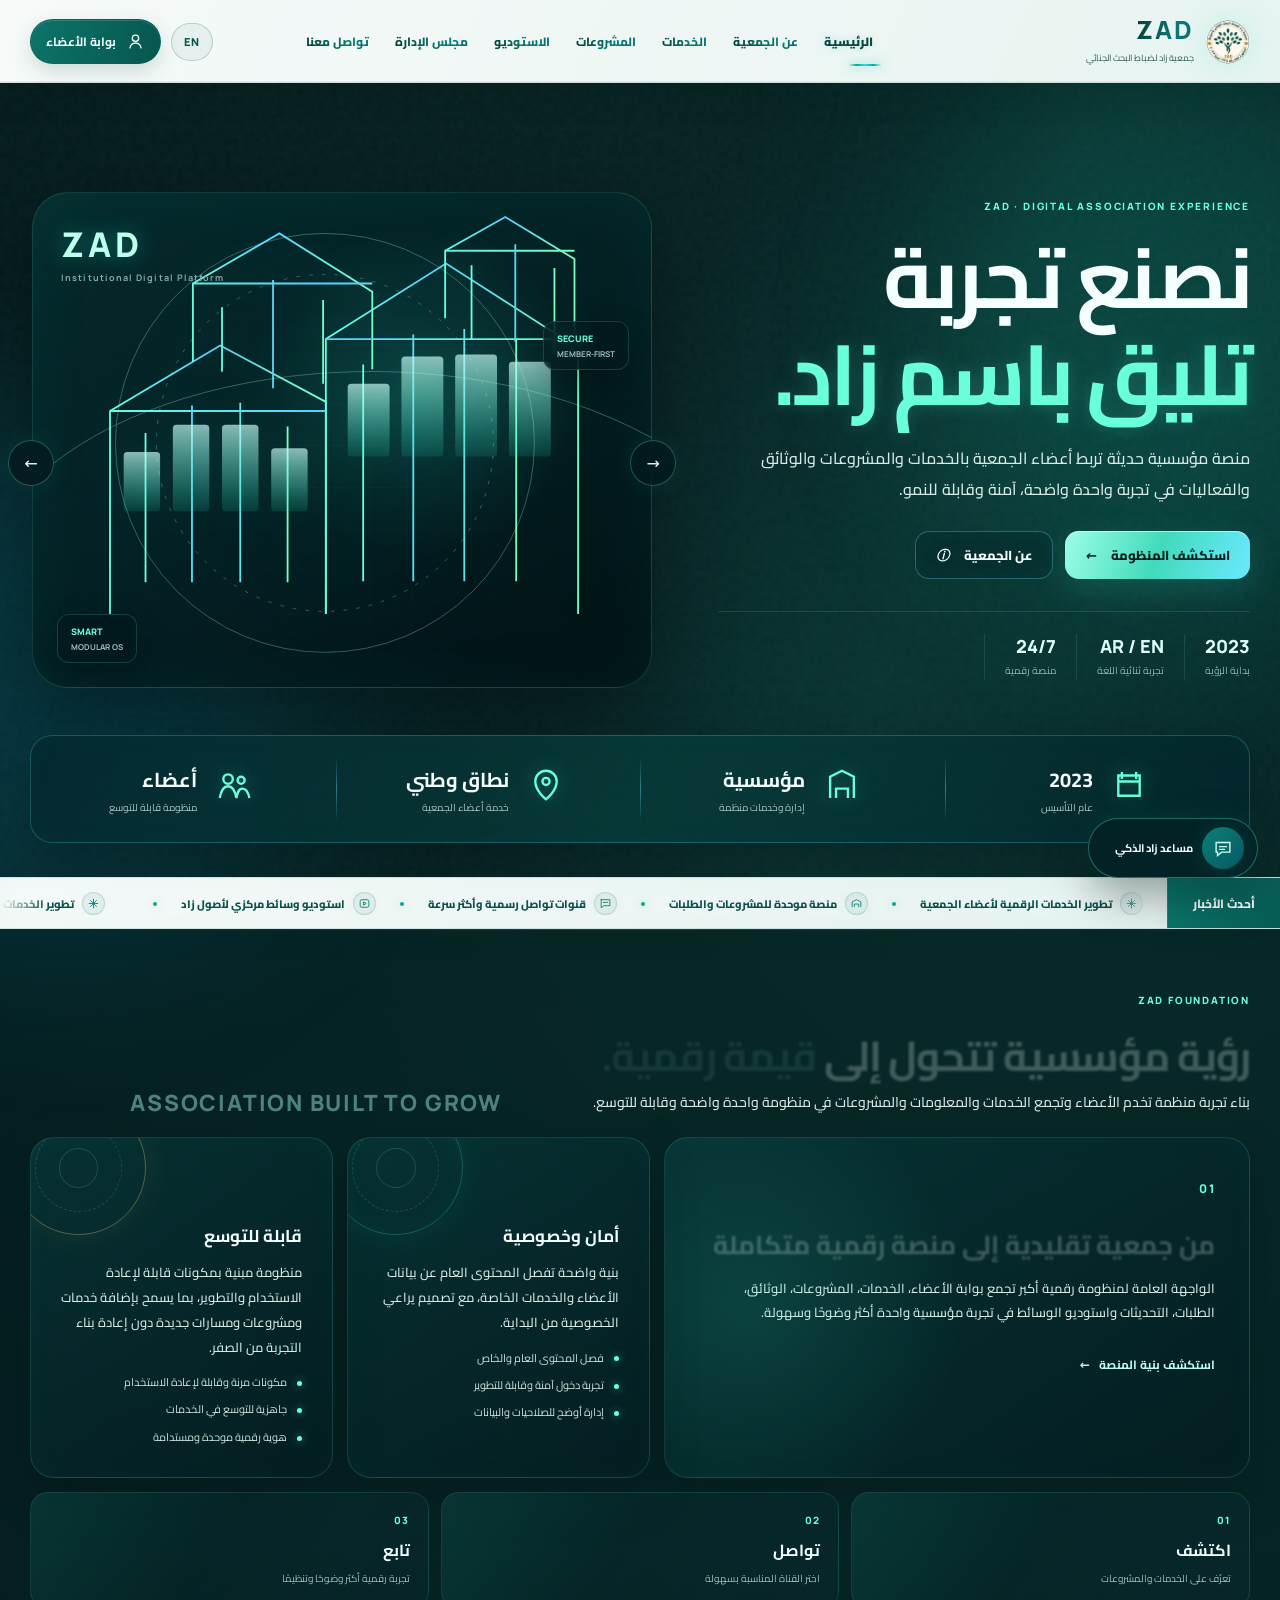
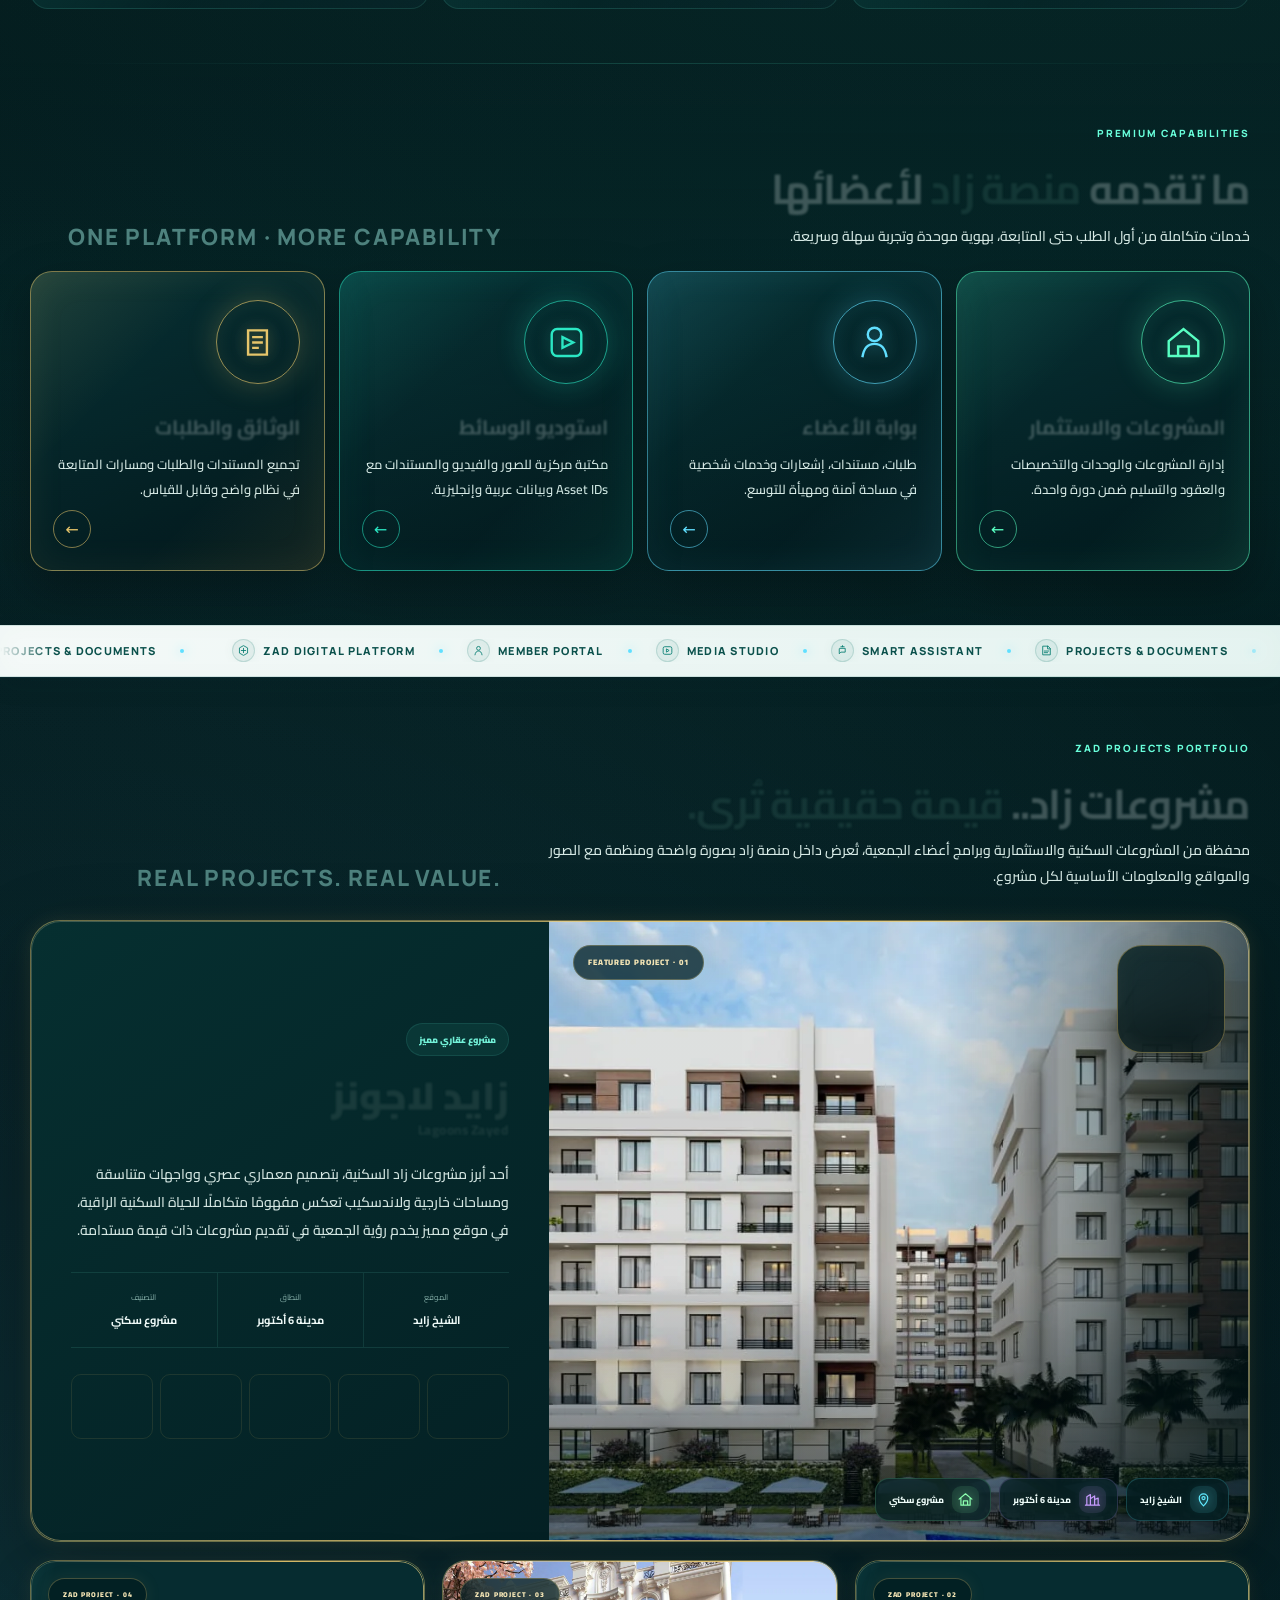
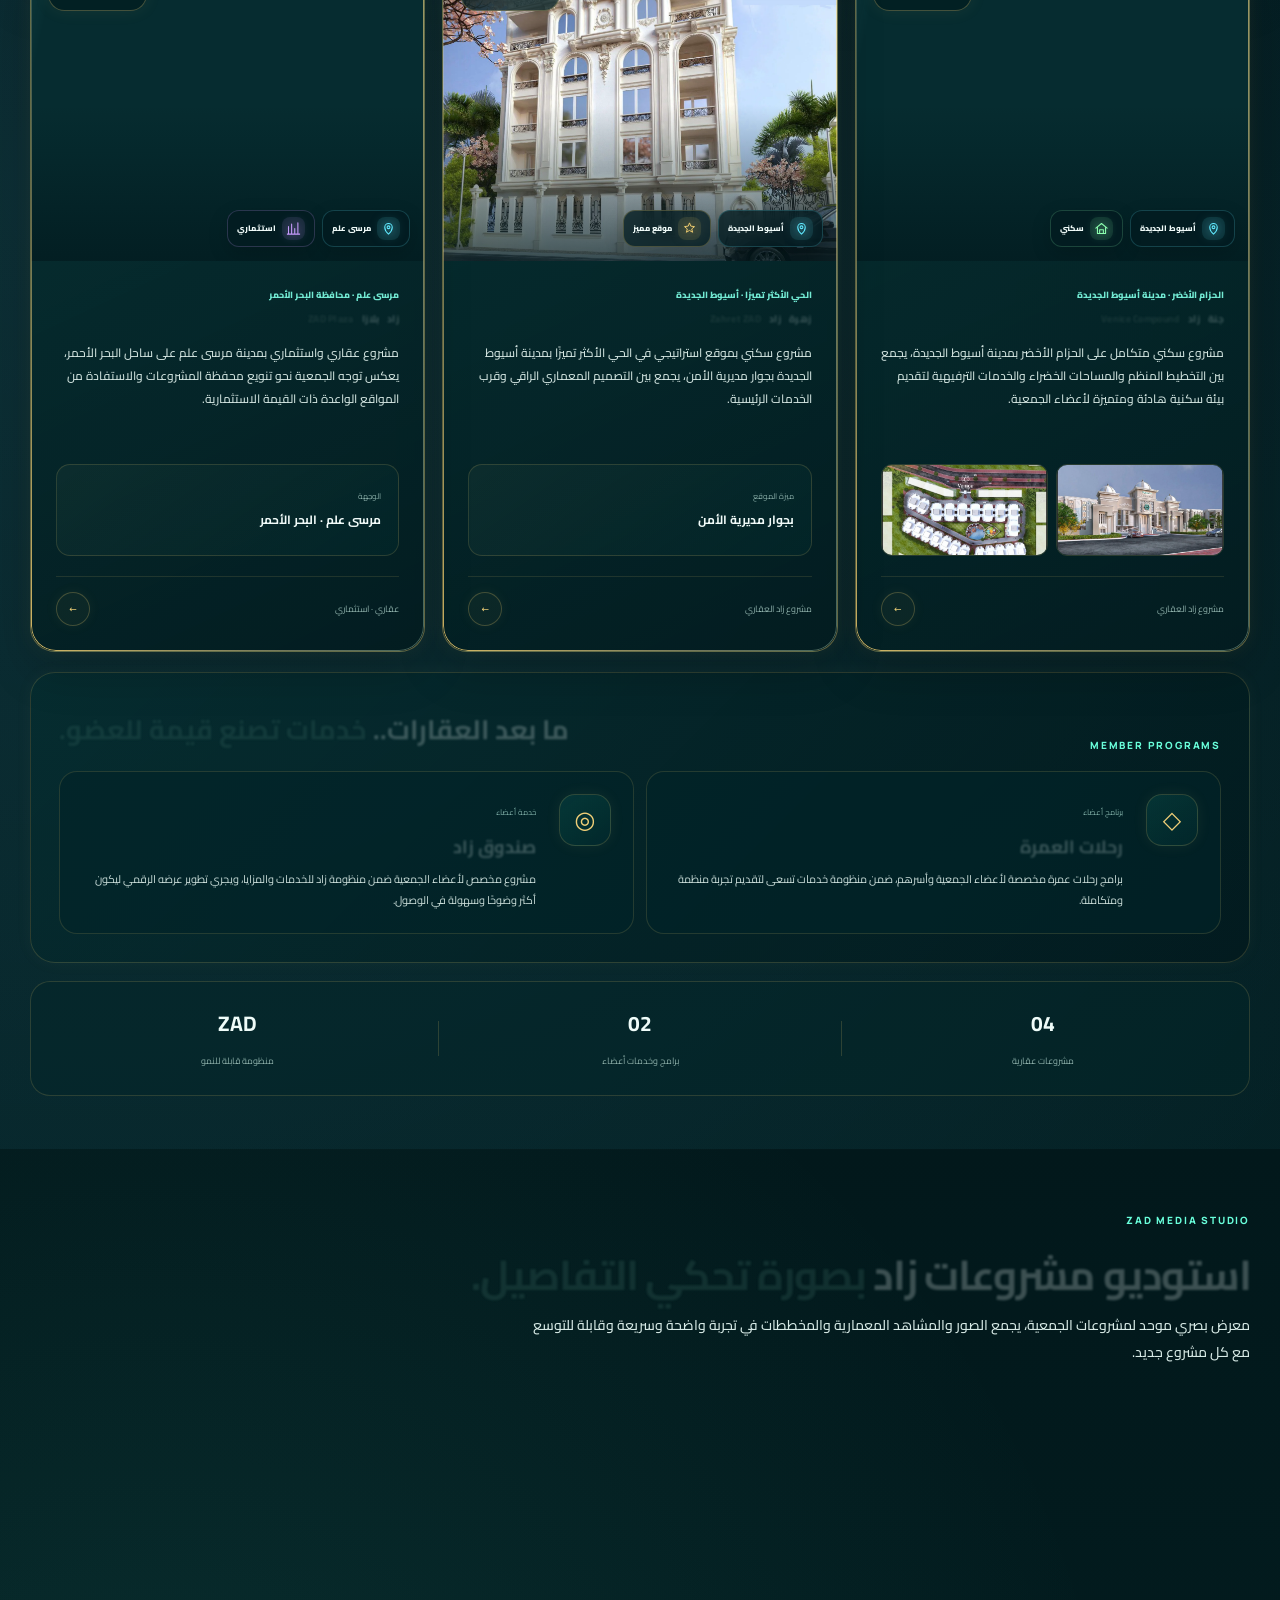
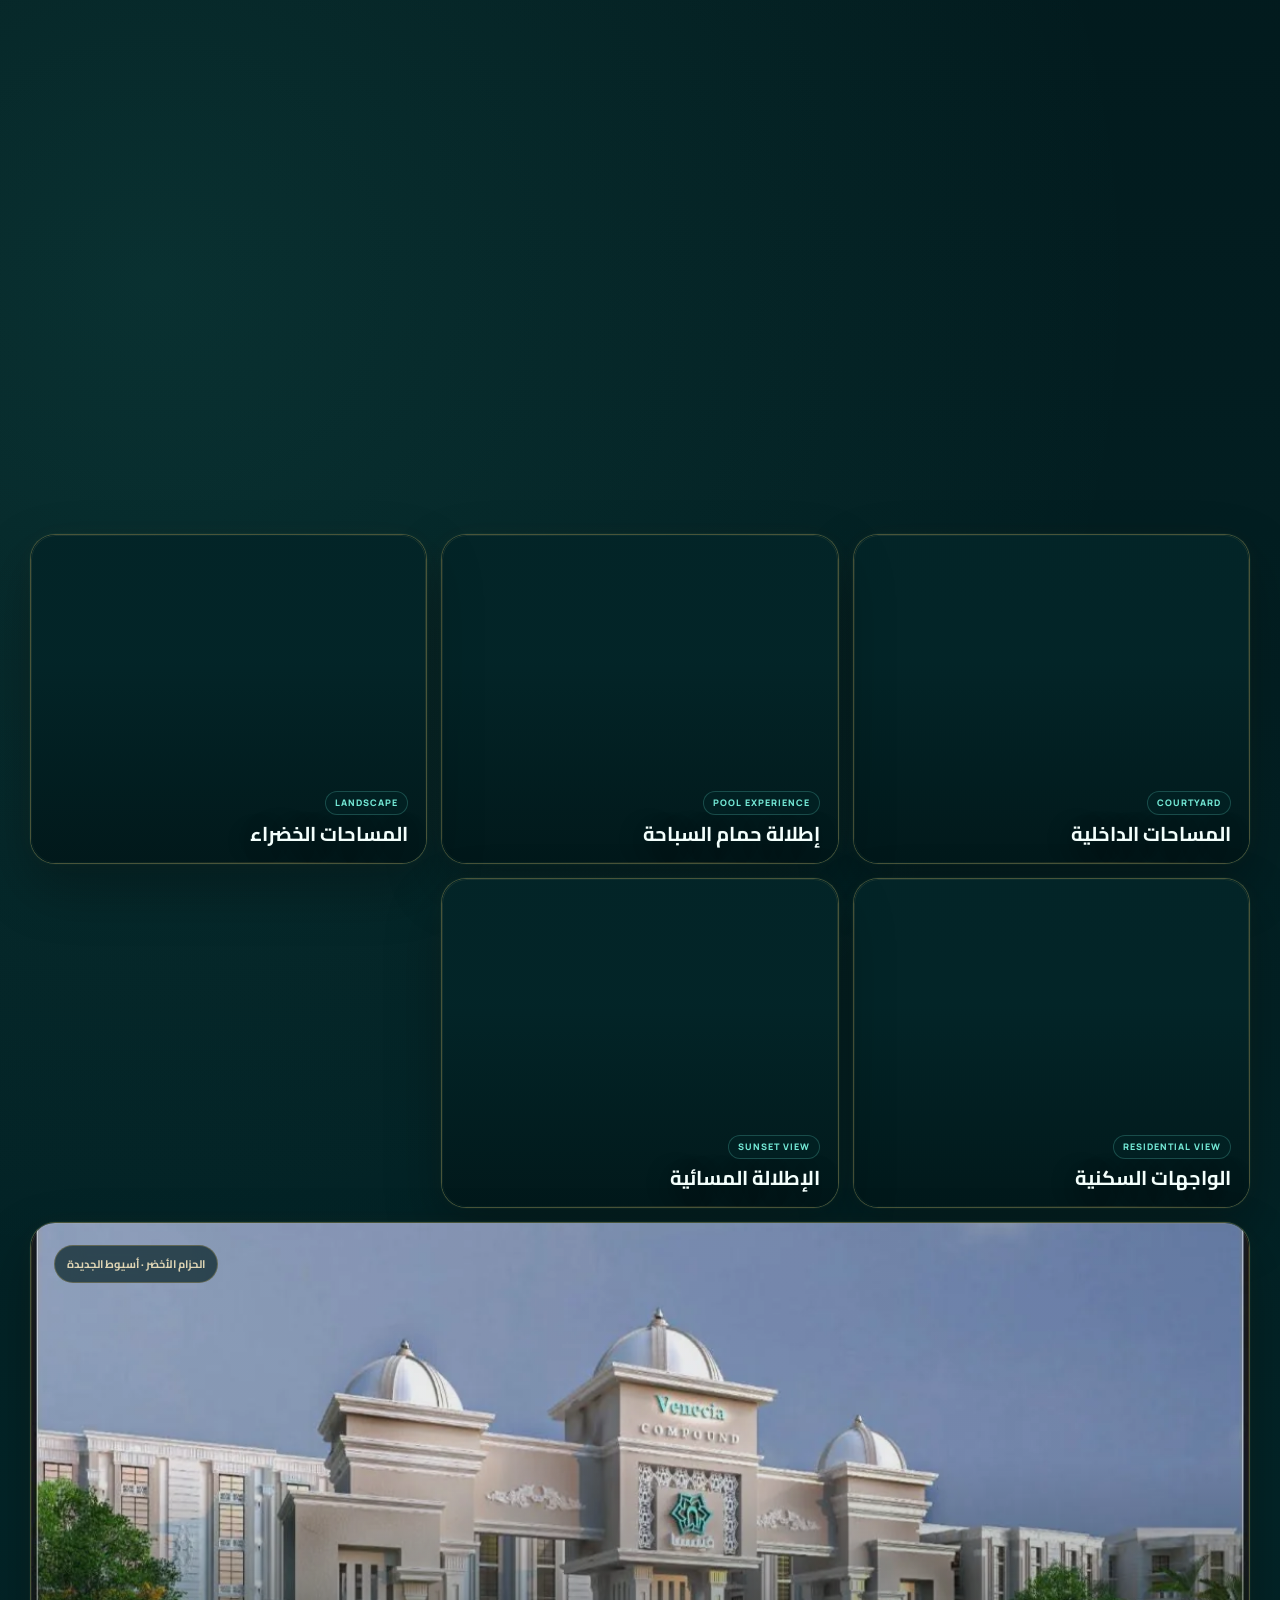
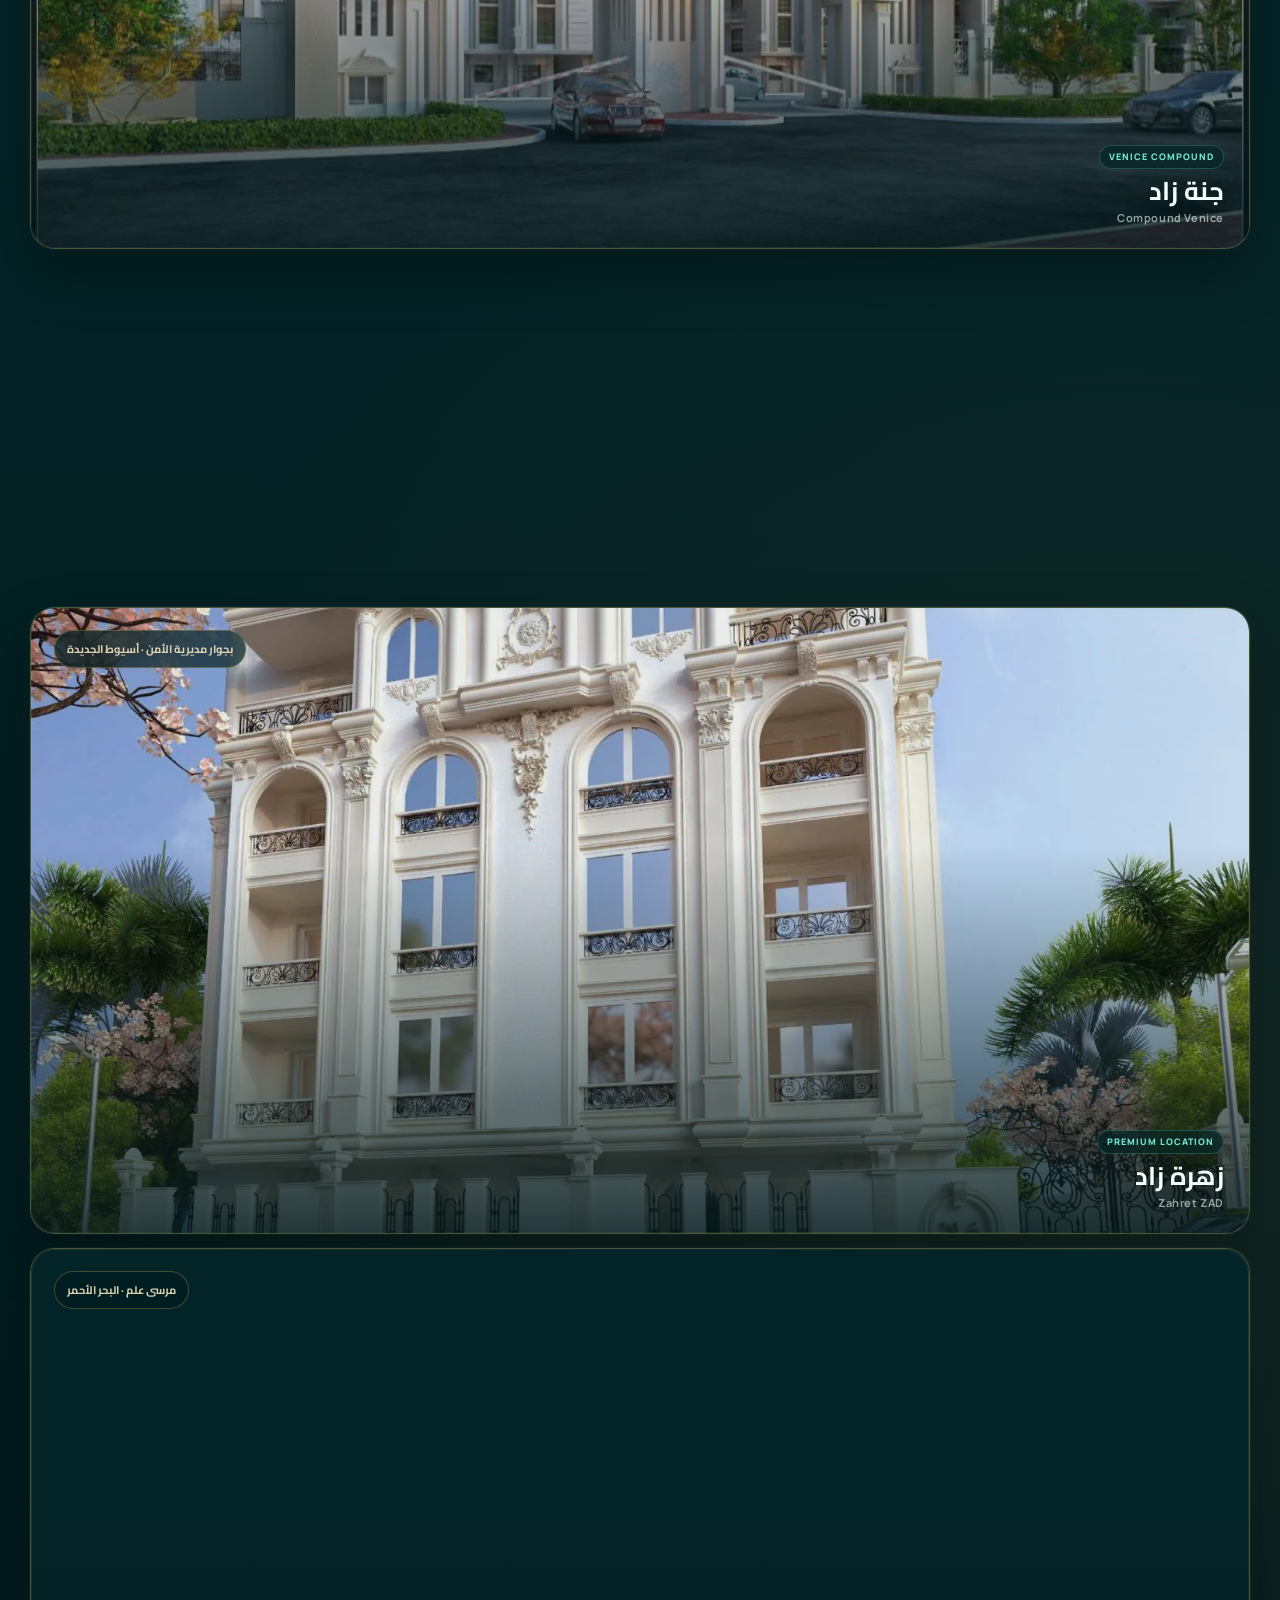
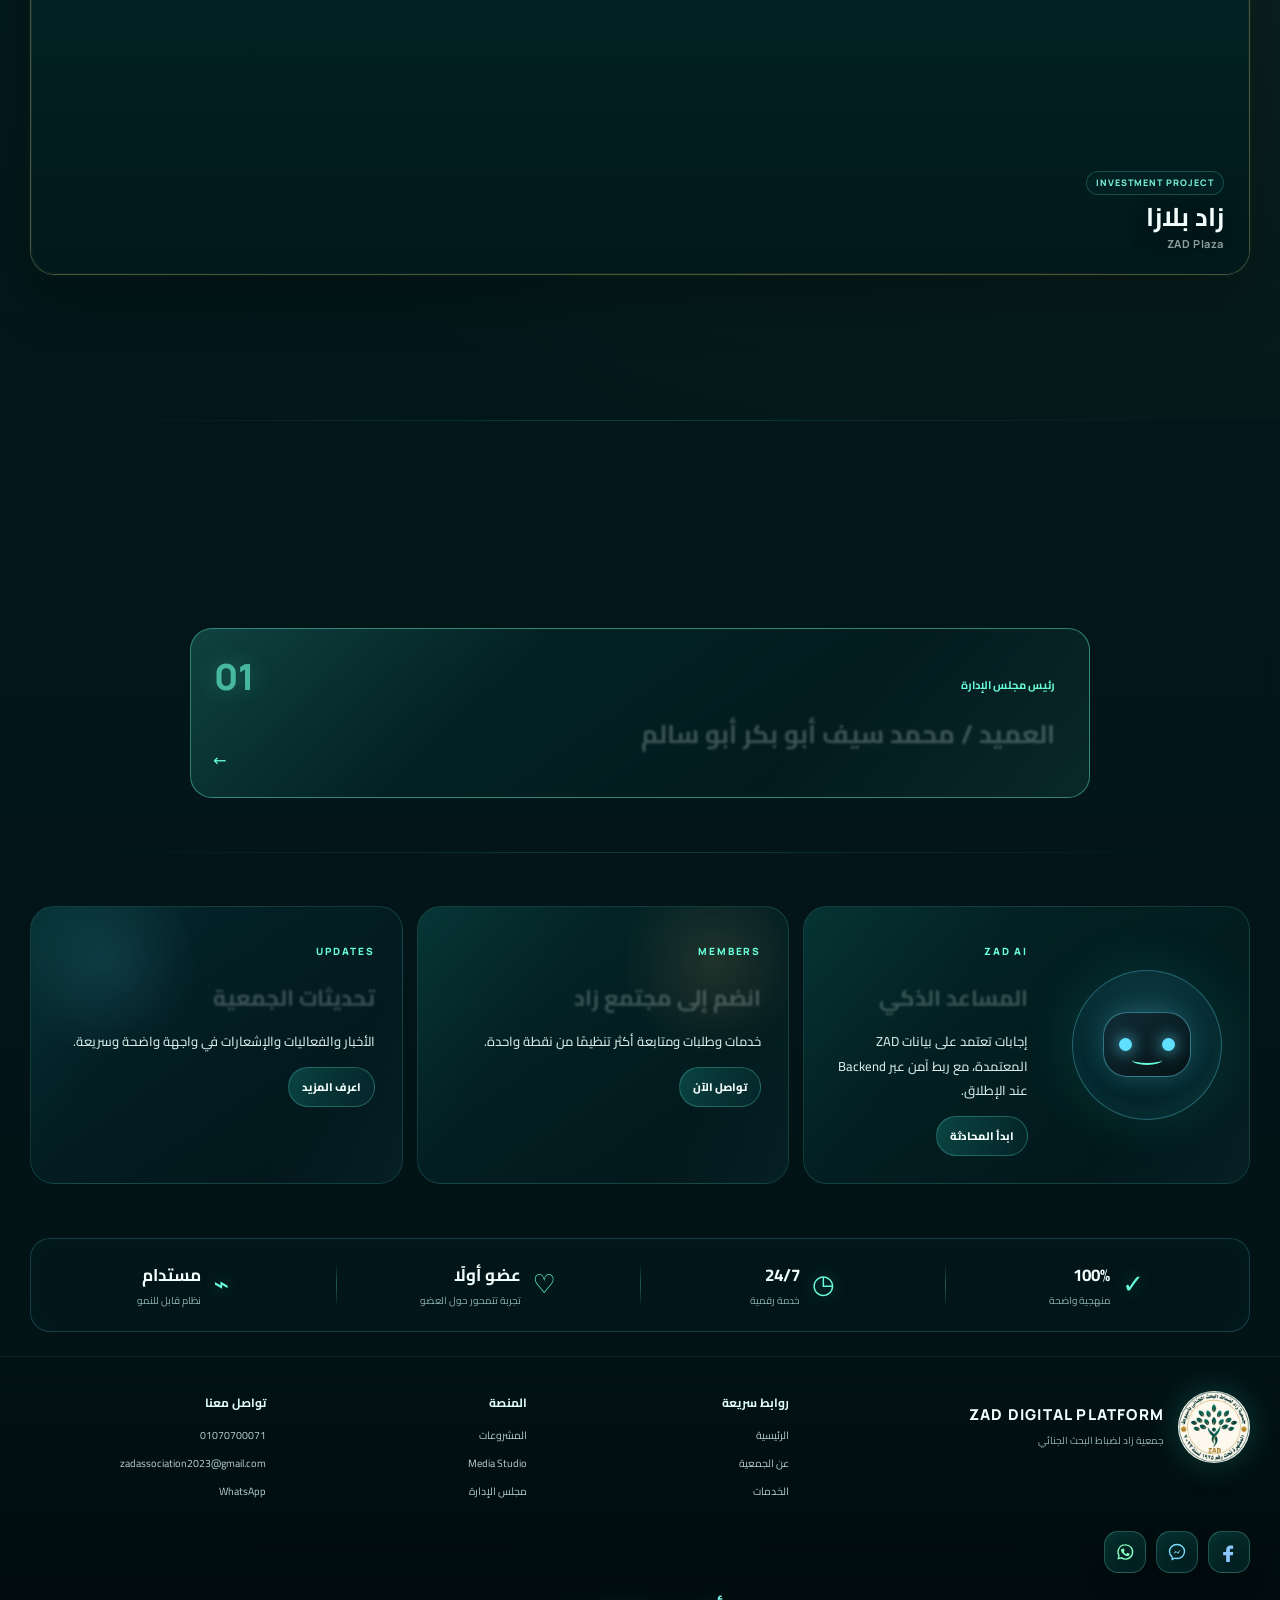
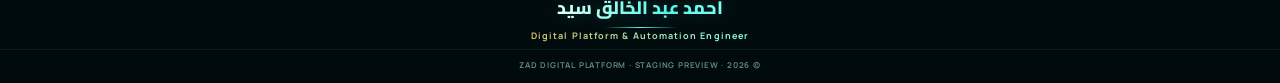
==== commit ea8dfa20: "Build ZAD panorama project media studio" ====
--- a/v2/index.html
+++ b/v2/index.html
@@ -1696,108 +1696,471 @@
         <span class="section-kicker">ZAD MEDIA STUDIO</span>
 
         <h2>
-          استوديو وسائط
-          <em>مصمم كمنظومة.</em>
+          استوديو مشروعات زاد
+          <em>بصورة تحكي التفاصيل.</em>
         </h2>
 
         <p>
-          مركز بصري مستقل للصور والفيديو والمستندات،
-          بهوية قابلة لإعادة الاستخدام والتوسع لاحقًا
-          إلى DAM كامل.
+          معرض بصري موحد لمشروعات الجمعية، يجمع الصور والمشاهد المعمارية
+          والمخططات في تجربة واضحة وسريعة وقابلة للتوسع مع كل مشروع جديد.
         </p>
       </div>
 
       <div class="head-en reveal-en en-label">
-        ZAD MEDIA STUDIO
-      </div>
-    </div>
-          <div class="studio-filters reveal-en">
-            <button class="active" data-filter="all">ALL</button>
-            <button data-filter="motion">MOTION</button>
-            <button data-filter="image">IMAGES</button>
-            <button data-filter="docs">DOCS</button>
-          </div>
-        </div>
-
-        <div class="studio-grid">
-
-          <article
-            class="media-card media-featured reveal-up"
-            data-type="motion"
+        PROJECT MEDIA EXPERIENCE
+      </div>
+    </div>
+
+
+    <!-- ==========================================
+         PROJECT FILTERS
+    =========================================== -->
+
+    <div class="studio-filters reveal-up" aria-label="تصفية صور المشروعات">
+
+      <button
+        type="button"
+        class="active"
+        data-filter="all"
+      >
+        الكل
+      </button>
+
+      <button
+        type="button"
+        data-filter="zayed-lagoons"
+      >
+        زايد لاجونز
+      </button>
+
+      <button
+        type="button"
+        data-filter="ganet-zad"
+      >
+        جنة زاد
+      </button>
+
+      <button
+        type="button"
+        data-filter="zahret-zad"
+      >
+        زهرة زاد
+      </button>
+
+      <button
+        type="button"
+        data-filter="zad-plaza"
+      >
+        زاد بلازا
+      </button>
+
+    </div>
+
+
+    <!-- ==========================================
+         PROJECT MEDIA GRID
+    =========================================== -->
+
+    <div class="studio-project-grid">
+
+
+      <!-- ======================================
+           ZAYED LAGOONS
+      ======================================= -->
+
+      <article
+        class="media-card studio-project-card studio-project-card-wide reveal-up"
+        data-type="zayed-lagoons"
+        data-project="zayed-lagoons"
+      >
+        <button
+          class="studio-media-open"
+          type="button"
+          data-studio-image="./assets/zayed-lagoons-sheikh-zayed-main-view.webp"
+          data-studio-title="زايد لاجونز"
+          data-studio-location="الشيخ زايد · مدينة 6 أكتوبر"
+          aria-label="عرض صورة زايد لاجونز"
+        >
+          <img
+            src="./assets/zayed-lagoons-sheikh-zayed-main-view.webp"
+            alt="مشروع زايد لاجونز في الشيخ زايد ومدينة 6 أكتوبر"
+            loading="lazy"
+            decoding="async"
           >
-            <div class="media-visual motion-visual">
-              <span class="play-ring">▶</span>
-              <div class="media-lines"></div>
-            </div>
-
-            <div class="media-caption">
-              <div>
-                <small>MOTION · ASSET ZAD-M001</small>
-                <h3>Featured Motion Hub</h3>
-              </div>
-              <span class="media-type">VIDEO</span>
-            </div>
-          </article>
-
-          <article class="media-card reveal-up" data-type="image">
-            <div class="media-visual image-visual">
-              <span class="mountain-icon">◇</span>
-            </div>
-
-            <div class="media-caption">
-              <div>
-                <small>IMAGE · ASSET ZAD-I014</small>
-                <h3>Image Library</h3>
-              </div>
-              <span class="media-type">WEBP</span>
-            </div>
-          </article>
-
-          <article class="media-card reveal-up" data-type="docs">
-            <div class="media-visual docs-visual">
-              <span class="doc-stack"></span>
-            </div>
-
-            <div class="media-caption">
-              <div>
-                <small>DOCS · ASSET ZAD-D003</small>
-                <h3>Document Vault</h3>
-              </div>
-              <span class="media-type">PDF</span>
-            </div>
-          </article>
-
-          <article class="media-card reveal-up" data-type="image">
-            <div class="media-visual identity-visual">
-              <img data-zad-logo alt="شعار زاد">
-            </div>
-
-            <div class="media-caption">
-              <div>
-                <small>BRAND · ASSET ZAD-B001</small>
-                <h3>Brand Assets</h3>
-              </div>
-              <span class="media-type">BRAND</span>
-            </div>
-          </article>
-
-          <article class="media-card reveal-up" data-type="motion">
-            <div class="media-visual data-visual">
-              <span>AR</span><b>+</b><span>EN</span>
-            </div>
-
-            <div class="media-caption">
-              <div>
-                <small>METADATA · AR / EN</small>
-                <h3>Bilingual Metadata</h3>
-              </div>
-              <span class="media-type">DATA</span>
-            </div>
-          </article>
-
-        </div>
-      </div>
-    </section>
+
+          <span class="studio-media-shade"></span>
+
+          <span class="studio-media-info">
+            <small>مشروع سكني</small>
+            <strong>زايد لاجونز</strong>
+            <em>Zayed Lagoons</em>
+          </span>
+
+          <span class="studio-media-location">
+            الشيخ زايد · مدينة 6 أكتوبر
+          </span>
+        </button>
+      </article>
+
+
+      <article
+        class="media-card studio-project-card reveal-up"
+        data-type="zayed-lagoons"
+        data-project="zayed-lagoons"
+      >
+        <button
+          class="studio-media-open"
+          type="button"
+          data-studio-image="./assets/zayed-lagoons-sheikh-zayed-courtyard.webp"
+          data-studio-title="زايد لاجونز"
+          data-studio-location="المساحات الداخلية"
+          aria-label="عرض المساحات الداخلية بزايد لاجونز"
+        >
+          <img
+            src="./assets/zayed-lagoons-sheikh-zayed-courtyard.webp"
+            alt="المساحات الداخلية بمشروع زايد لاجونز"
+            loading="lazy"
+            decoding="async"
+          >
+
+          <span class="studio-media-shade"></span>
+
+          <span class="studio-media-info">
+            <small>COURTYARD</small>
+            <strong>المساحات الداخلية</strong>
+          </span>
+        </button>
+      </article>
+
+
+      <article
+        class="media-card studio-project-card reveal-up"
+        data-type="zayed-lagoons"
+        data-project="zayed-lagoons"
+      >
+        <button
+          class="studio-media-open"
+          type="button"
+          data-studio-image="./assets/zayed-lagoons-sheikh-zayed-pool-view.webp"
+          data-studio-title="زايد لاجونز"
+          data-studio-location="منطقة حمام السباحة"
+          aria-label="عرض حمام السباحة بزايد لاجونز"
+        >
+          <img
+            src="./assets/zayed-lagoons-sheikh-zayed-pool-view.webp"
+            alt="منطقة حمام السباحة بمشروع زايد لاجونز"
+            loading="lazy"
+            decoding="async"
+          >
+
+          <span class="studio-media-shade"></span>
+
+          <span class="studio-media-info">
+            <small>POOL EXPERIENCE</small>
+            <strong>إطلالة حمام السباحة</strong>
+          </span>
+        </button>
+      </article>
+
+
+      <article
+        class="media-card studio-project-card reveal-up"
+        data-type="zayed-lagoons"
+        data-project="zayed-lagoons"
+      >
+        <button
+          class="studio-media-open"
+          type="button"
+          data-studio-image="./assets/zayed-lagoons-sheikh-zayed-landscape.webp"
+          data-studio-title="زايد لاجونز"
+          data-studio-location="اللاندسكيب"
+          aria-label="عرض اللاندسكيب بزايد لاجونز"
+        >
+          <img
+            src="./assets/zayed-lagoons-sheikh-zayed-landscape.webp"
+            alt="اللاندسكيب والمساحات الخضراء بمشروع زايد لاجونز"
+            loading="lazy"
+            decoding="async"
+          >
+
+          <span class="studio-media-shade"></span>
+
+          <span class="studio-media-info">
+            <small>LANDSCAPE</small>
+            <strong>المساحات الخضراء</strong>
+          </span>
+        </button>
+      </article>
+
+
+      <article
+        class="media-card studio-project-card reveal-up"
+        data-type="zayed-lagoons"
+        data-project="zayed-lagoons"
+      >
+        <button
+          class="studio-media-open"
+          type="button"
+          data-studio-image="./assets/zayed-lagoons-sheikh-zayed-residential-view.webp"
+          data-studio-title="زايد لاجونز"
+          data-studio-location="الواجهات السكنية"
+          aria-label="عرض الواجهات السكنية بزايد لاجونز"
+        >
+          <img
+            src="./assets/zayed-lagoons-sheikh-zayed-residential-view.webp"
+            alt="الواجهات السكنية بمشروع زايد لاجونز"
+            loading="lazy"
+            decoding="async"
+          >
+
+          <span class="studio-media-shade"></span>
+
+          <span class="studio-media-info">
+            <small>RESIDENTIAL VIEW</small>
+            <strong>الواجهات السكنية</strong>
+          </span>
+        </button>
+      </article>
+
+
+      <article
+        class="media-card studio-project-card reveal-up"
+        data-type="zayed-lagoons"
+        data-project="zayed-lagoons"
+      >
+        <button
+          class="studio-media-open"
+          type="button"
+          data-studio-image="./assets/zayed-lagoons-sheikh-zayed-sunset-view.webp"
+          data-studio-title="زايد لاجونز"
+          data-studio-location="الإطلالة المسائية"
+          aria-label="عرض الإطلالة المسائية بزايد لاجونز"
+        >
+          <img
+            src="./assets/zayed-lagoons-sheikh-zayed-sunset-view.webp"
+            alt="الإطلالة المسائية بمشروع زايد لاجونز"
+            loading="lazy"
+            decoding="async"
+          >
+
+          <span class="studio-media-shade"></span>
+
+          <span class="studio-media-info">
+            <small>SUNSET VIEW</small>
+            <strong>الإطلالة المسائية</strong>
+          </span>
+        </button>
+      </article>
+
+
+      <!-- ======================================
+           GANET ZAD / VENICE
+      ======================================= -->
+
+      <article
+        class="media-card studio-project-card studio-project-card-wide reveal-up"
+        data-type="ganet-zad"
+        data-project="ganet-zad"
+      >
+        <button
+          class="studio-media-open"
+          type="button"
+          data-studio-image="./assets/ganet-zad-venice-compound-entrance.webp"
+          data-studio-title="جنة زاد"
+          data-studio-location="الحزام الأخضر · أسيوط الجديدة"
+          aria-label="عرض مدخل جنة زاد كمبوند فينيسا"
+        >
+          <img
+            src="./assets/ganet-zad-venice-compound-entrance.webp"
+            alt="مدخل مشروع جنة زاد كمبوند فينيسا بأسيوط الجديدة"
+            loading="lazy"
+            decoding="async"
+          >
+
+          <span class="studio-media-shade"></span>
+
+          <span class="studio-media-info">
+            <small>VENICE COMPOUND</small>
+            <strong>جنة زاد</strong>
+            <em>Compound Venice</em>
+          </span>
+
+          <span class="studio-media-location">
+            الحزام الأخضر · أسيوط الجديدة
+          </span>
+        </button>
+      </article>
+
+
+      <article
+        class="media-card studio-project-card reveal-up"
+        data-type="ganet-zad"
+        data-project="ganet-zad"
+      >
+        <button
+          class="studio-media-open"
+          type="button"
+          data-studio-image="./assets/ganet-zad-venice-compound-pool-view.webp"
+          data-studio-title="جنة زاد"
+          data-studio-location="منطقة حمام السباحة"
+          aria-label="عرض حمام السباحة بمشروع جنة زاد"
+        >
+          <img
+            src="./assets/ganet-zad-venice-compound-pool-view.webp"
+            alt="حمام السباحة بمشروع جنة زاد كمبوند فينيسا"
+            loading="lazy"
+            decoding="async"
+          >
+
+          <span class="studio-media-shade"></span>
+
+          <span class="studio-media-info">
+            <small>POOL VIEW</small>
+            <strong>المساحات الترفيهية</strong>
+          </span>
+        </button>
+      </article>
+
+
+      <article
+        class="media-card studio-project-card reveal-up"
+        data-type="ganet-zad"
+        data-project="ganet-zad"
+      >
+        <button
+          class="studio-media-open"
+          type="button"
+          data-studio-image="./assets/ganet-zad-venice-compound-masterplan.webp"
+          data-studio-title="جنة زاد"
+          data-studio-location="المخطط العام"
+          aria-label="عرض المخطط العام لمشروع جنة زاد"
+        >
+          <img
+            src="./assets/ganet-zad-venice-compound-masterplan.webp"
+            alt="المخطط العام لمشروع جنة زاد كمبوند فينيسا"
+            loading="lazy"
+            decoding="async"
+          >
+
+          <span class="studio-media-shade"></span>
+
+          <span class="studio-media-info">
+            <small>MASTERPLAN</small>
+            <strong>المخطط العام</strong>
+          </span>
+        </button>
+      </article>
+
+
+      <!-- ======================================
+           ZAHRET ZAD
+      ======================================= -->
+
+      <article
+        class="media-card studio-project-card studio-project-card-wide reveal-up"
+        data-type="zahret-zad"
+        data-project="zahret-zad"
+      >
+        <button
+          class="studio-media-open"
+          type="button"
+          data-studio-image="./assets/zahret-zad-new-assiut.webp"
+          data-studio-title="زهرة زاد"
+          data-studio-location="الحي الأكثر تميزًا · أسيوط الجديدة"
+          aria-label="عرض مشروع زهرة زاد"
+        >
+          <img
+            src="./assets/zahret-zad-new-assiut.webp"
+            alt="مشروع زهرة زاد بالحي الأكثر تميزًا في أسيوط الجديدة"
+            loading="lazy"
+            decoding="async"
+          >
+
+          <span class="studio-media-shade"></span>
+
+          <span class="studio-media-info">
+            <small>PREMIUM LOCATION</small>
+            <strong>زهرة زاد</strong>
+            <em>Zahret ZAD</em>
+          </span>
+
+          <span class="studio-media-location">
+            بجوار مديرية الأمن · أسيوط الجديدة
+          </span>
+        </button>
+      </article>
+
+
+      <!-- ======================================
+           ZAD PLAZA
+      ======================================= -->
+
+      <article
+        class="media-card studio-project-card studio-project-card-wide reveal-up"
+        data-type="zad-plaza"
+        data-project="zad-plaza"
+      >
+        <button
+          class="studio-media-open"
+          type="button"
+          data-studio-image="./assets/zad-plaza-marsa-alam.webp"
+          data-studio-title="زاد بلازا"
+          data-studio-location="مرسى علم · البحر الأحمر"
+          aria-label="عرض مشروع زاد بلازا مرسى علم"
+        >
+          <img
+            src="./assets/zad-plaza-marsa-alam.webp"
+            alt="مشروع زاد بلازا بمدينة مرسى علم محافظة البحر الأحمر"
+            loading="lazy"
+            decoding="async"
+          >
+
+          <span class="studio-media-shade"></span>
+
+          <span class="studio-media-info">
+            <small>INVESTMENT PROJECT</small>
+            <strong>زاد بلازا</strong>
+            <em>ZAD Plaza</em>
+          </span>
+
+          <span class="studio-media-location">
+            مرسى علم · البحر الأحمر
+          </span>
+        </button>
+      </article>
+
+    </div>
+
+
+    <!-- ==========================================
+         STUDIO SUMMARY
+    =========================================== -->
+
+    <div class="studio-project-summary reveal-up">
+
+      <div>
+        <strong>04</strong>
+        <span>مشروعات</span>
+      </div>
+
+      <i></i>
+
+      <div>
+        <strong>11</strong>
+        <span>صورة ومشهد</span>
+      </div>
+
+      <i></i>
+
+      <div>
+        <strong>ZAD</strong>
+        <span>مكتبة وسائط قابلة للتوسع</span>
+      </div>
+
+    </div>
+
+  </div>
+</section>
 
     <section
       class="content-section leadership-section"
--- a/v2/styles.css
+++ b/v2/styles.css
@@ -127,13 +127,12 @@
 }
 
 .intro-brand img{
-  width:92px;
-  height:92px;
+  width:72px;
+  height:72px;
   object-fit:contain;
-  filter:drop-shadow(0 0 30px rgba(43,230,195,.26));
-  margin-bottom:18px
-}
-
+  filter:drop-shadow(0 0 22px rgba(43,230,195,.20));
+  margin-bottom:14px
+}
 .intro-brand-en{
   font:800 12px/1 Manrope,sans-serif;
   letter-spacing:.28em;
@@ -240,12 +239,12 @@
 }
 
 .brand img{
-  width:56px;
-  height:56px;
+  width:44px;
+  height:44px;
+  flex:0 0 44px;
   object-fit:contain;
-  filter:drop-shadow(0 0 18px rgba(43,230,195,.2))
-}
-
+  filter:drop-shadow(0 0 10px rgba(43,230,195,.14))
+}
 .brand span{
   display:flex;
   flex-direction:column;
@@ -1186,223 +1185,830 @@
   background:#315f61
 }
 
-.slider-dots i:nth-child(2){
-  background:var(--teal2);
-  box-shadow:0 0 12px var(--teal2)
-}
+/* =========================================================
+   ZAD PANORAMA MEDIA STUDIO
+   Premium cinematic project gallery
+========================================================= */
 
 .studio-section{
+  position:relative;
+  overflow:hidden;
+  padding-top:110px;
+  padding-bottom:110px;
   background:
-    radial-gradient(circle at 20% 50%,rgba(41,213,190,.08),transparent 30%),
-    linear-gradient(180deg,rgba(2,18,21,.1),rgba(3,35,39,.34),rgba(2,18,21,.08))
-}
-
-.studio-head{
-  align-items:end
-}
-
-.studio-filters{
-  display:flex;
-  direction:ltr;
-  justify-content:flex-start;
-  gap:7px;
-  flex-wrap:wrap
-}
-
-.studio-filters button{
-  border:1px solid rgba(92,236,210,.18);
-  background:rgba(3,31,35,.5);
-  padding:8px 11px;
-  border-radius:999px;
-  font:800 9px Manrope;
-  letter-spacing:.08em;
-  cursor:pointer
-}
-
-.studio-filters button.active{
-  color:#032421;
-  background:linear-gradient(100deg,var(--teal2),var(--cyan));
-  border-color:transparent
-}
-
-.studio-grid{
-  display:grid;
-  grid-template-columns:1.2fr .8fr .8fr;
-  grid-auto-rows:220px;
-  gap:15px
-}
-
-.media-card{
-  position:relative;
-  border-radius:22px;
-  overflow:hidden;
-  border:1px solid rgba(101,238,217,.16);
-  background:#041c20;
-  box-shadow:0 20px 50px rgba(0,0,0,.24);
-  transition:
-    transform .3s,
-    border-color .3s
-}
-
-.media-card:hover{
-  transform:translateY(-5px);
-  border-color:rgba(102,255,226,.38)
-}
-
-.media-featured{
-  grid-row:span 2
-}
-
-.media-visual{
-  position:absolute;
-  inset:0;
-  background:linear-gradient(155deg,#06343a,#021316);
-  overflow:hidden
-}
-
-.media-visual:after{
+    radial-gradient(circle at 12% 18%,rgba(71,225,201,.10),transparent 28%),
+    radial-gradient(circle at 88% 78%,rgba(201,166,88,.08),transparent 32%),
+    linear-gradient(180deg,#02181b 0%,#032427 48%,#021719 100%);
+}
+
+.studio-section::before{
   content:"";
   position:absolute;
   inset:0;
-  background:linear-gradient(180deg,transparent 30%,rgba(1,10,12,.72) 100%)
-}
-
-.motion-visual{
+  pointer-events:none;
+  opacity:.32;
   background:
-    radial-gradient(circle at 50% 42%,rgba(75,255,217,.17),transparent 23%),
-    linear-gradient(135deg,#07373b,#03171b 65%,#061014)
-}
-
-.media-lines{
-  position:absolute;
-  inset:10%;
-  border:1px solid rgba(95,255,223,.18);
-  transform:skewY(-7deg);
-  box-shadow:
-    0 0 0 34px rgba(95,255,223,.025),
-    0 0 0 68px rgba(95,255,223,.02)
-}
-
-.play-ring{
-  position:absolute;
-  z-index:2;
-  left:50%;
-  top:45%;
-  transform:translate(-50%,-50%);
-  width:78px;
-  height:78px;
-  border-radius:50%;
-  display:grid;
-  place-items:center;
-  color:#061b1c;
-  background:linear-gradient(135deg,var(--teal2),var(--cyan));
-  box-shadow:0 0 45px rgba(43,230,195,.28)
-}
-
-.image-visual{
-  background:
-    radial-gradient(circle at 30% 30%,rgba(98,221,255,.16),transparent 30%),
-    linear-gradient(145deg,#052b35,#072b2d)
-}
-
-.mountain-icon{
-  position:absolute;
-  left:50%;
-  top:42%;
-  transform:translate(-50%,-50%) scaleX(1.4);
-  font-size:84px;
-  color:#68e8ff;
-  text-shadow:0 0 30px rgba(96,223,255,.4)
-}
-
-.docs-visual{
-  background:linear-gradient(150deg,#05292d,#061c25)
-}
-
-.doc-stack{
-  position:absolute;
-  left:50%;
-  top:43%;
-  width:78px;
-  height:96px;
-  transform:translate(-50%,-50%) rotate(-5deg);
-  border:1px solid var(--teal2);
-  border-radius:10px;
-  box-shadow:
-    18px 11px 0 -2px #073a3e,
-    18px 11px 0 -1px rgba(96,223,255,.5),
-    0 0 30px rgba(43,230,195,.17)
-}
-
-.identity-visual{
-  display:grid;
-  place-items:center;
-  background:
-    radial-gradient(circle,rgba(43,230,195,.14),transparent 35%),
-    linear-gradient(145deg,#05272b,#031519)
-}
-
-.identity-visual img{
-  width:115px;
-  filter:drop-shadow(0 0 30px rgba(43,230,195,.24));
-  z-index:2
-}
-
-.data-visual{
+    linear-gradient(90deg,transparent 0%,rgba(255,255,255,.025) 50%,transparent 100%);
+}
+
+.studio-section .shell{
+  position:relative;
+  z-index:1;
+}
+
+.studio-head{
+  display:flex;
+  align-items:flex-end;
+  justify-content:space-between;
+  gap:40px;
+  margin-bottom:34px;
+}
+
+.studio-head .head-ar{
+  max-width:790px;
+}
+
+.studio-head h2{
+  margin-top:9px;
+  margin-bottom:14px;
+}
+
+.studio-head p{
+  max-width:730px;
+  margin:0;
+  color:rgba(228,246,243,.72);
+  line-height:1.95;
+}
+
+.studio-head .head-en{
+  flex:0 0 auto;
+  padding-bottom:7px;
+  color:rgba(126,230,214,.46);
+  letter-spacing:.16em;
+}
+
+
+/* =========================================================
+   PROJECT FILTERS
+========================================================= */
+
+.studio-filters{
   display:flex;
   align-items:center;
   justify-content:center;
-  gap:15px;
-  background:linear-gradient(145deg,#052e31,#02161a)
-}
-
-.data-visual span{
-  font:800 34px Manrope;
-  color:#cffff5
-}
-
-.data-visual b{
-  font:800 23px Manrope;
-  color:var(--gold)
-}
-
-.media-caption{
+  flex-wrap:wrap;
+  gap:9px;
+  margin:0 0 35px;
+  padding:7px;
+  border:1px solid rgba(198,164,83,.18);
+  border-radius:999px;
+  background:rgba(2,29,32,.52);
+  box-shadow:
+    inset 0 0 0 1px rgba(104,239,216,.03),
+    0 20px 45px rgba(0,0,0,.16);
+  backdrop-filter:blur(18px);
+}
+
+.studio-filters button{
+  appearance:none;
+  border:1px solid rgba(110,234,215,.15);
+  outline:0;
+  cursor:pointer;
+  padding:11px 18px;
+  border-radius:999px;
+  background:rgba(7,51,53,.58);
+  color:rgba(225,246,242,.76);
+  font:700 13px/1 inherit;
+  transition:
+    transform .28s ease,
+    border-color .28s ease,
+    background .28s ease,
+    color .28s ease,
+    box-shadow .28s ease;
+}
+
+.studio-filters button:hover{
+  transform:translateY(-2px);
+  color:#effffb;
+  border-color:rgba(99,237,213,.42);
+  box-shadow:0 8px 24px rgba(26,204,180,.10);
+}
+
+.studio-filters button.active{
+  color:#052426;
+  border-color:rgba(237,210,139,.72);
+  background:
+    linear-gradient(110deg,#d0ad5f 0%,#f0d590 46%,#9ee8d8 100%);
+  box-shadow:
+    0 0 0 1px rgba(255,229,160,.20),
+    0 0 24px rgba(209,172,86,.16);
+}
+
+
+/* =========================================================
+   PANORAMA GRID
+========================================================= */
+
+.studio-project-grid{
+  display:grid;
+  grid-template-columns:repeat(12,minmax(0,1fr));
+  gap:14px;
+  align-items:stretch;
+}
+
+.studio-project-card{
+  position:relative;
+  grid-column:span 4;
+  min-width:0;
+  height:330px;
+  overflow:hidden;
+  border-radius:25px;
+  border:1px solid rgba(209,174,88,.34);
+  background:#032629;
+  box-shadow:
+    0 24px 55px rgba(0,0,0,.28),
+    0 0 0 1px rgba(89,226,204,.035),
+    0 0 24px rgba(208,171,82,.045);
+  isolation:isolate;
+  transition:
+    transform .42s cubic-bezier(.2,.8,.2,1),
+    border-color .42s ease,
+    box-shadow .42s ease;
+}
+
+.studio-project-card-wide{
+  grid-column:span 12;
+  height:clamp(430px,49vw,650px);
+}
+
+.studio-project-card::before{
+  content:"";
+  position:absolute;
+  inset:0;
+  z-index:4;
+  pointer-events:none;
+  border-radius:inherit;
+  border:1px solid transparent;
+  background:
+    linear-gradient(
+      120deg,
+      rgba(243,215,145,.15),
+      rgba(95,241,216,.05) 42%,
+      rgba(230,189,92,.20) 76%,
+      transparent
+    )
+    border-box;
+  -webkit-mask:
+    linear-gradient(#fff 0 0) padding-box,
+    linear-gradient(#fff 0 0);
+  -webkit-mask-composite:xor;
+  mask-composite:exclude;
+  opacity:.68;
+}
+
+.studio-project-card:hover{
+  transform:translateY(-5px);
+  border-color:rgba(227,192,105,.66);
+  box-shadow:
+    0 32px 75px rgba(0,0,0,.38),
+    0 0 28px rgba(212,174,84,.09),
+    0 0 42px rgba(63,222,198,.045);
+}
+
+.studio-media-open{
+  position:relative;
+  display:block;
+  width:100%;
+  height:100%;
+  padding:0;
+  overflow:hidden;
+  border:0;
+  outline:0;
+  cursor:pointer;
+  text-align:inherit;
+  color:inherit;
+  background:#032629;
+}
+
+.studio-media-open img{
+  position:absolute;
+  inset:0;
+  width:100%;
+  height:100%;
+  display:block;
+  object-fit:cover;
+  object-position:center;
+  transform:scale(1.001);
+  transition:
+    transform 1.2s cubic-bezier(.16,.8,.25,1),
+    filter .8s ease;
+}
+
+.studio-project-card:hover .studio-media-open img{
+  transform:scale(1.045);
+  filter:saturate(1.04) contrast(1.025);
+}
+
+.studio-media-shade{
+  position:absolute;
+  inset:0;
+  z-index:1;
+  background:
+    linear-gradient(
+      180deg,
+      rgba(1,16,18,.08) 0%,
+      rgba(1,20,22,.08) 38%,
+      rgba(1,22,24,.84) 100%
+    );
+}
+
+.studio-media-open::after{
+  content:"";
+  position:absolute;
+  z-index:2;
+  top:-45%;
+  left:-65%;
+  width:38%;
+  height:190%;
+  pointer-events:none;
+  opacity:0;
+  transform:rotate(18deg);
+  background:
+    linear-gradient(
+      90deg,
+      transparent,
+      rgba(255,229,156,.05),
+      rgba(255,241,197,.24),
+      rgba(119,244,220,.08),
+      transparent
+    );
+  transition:
+    left .95s cubic-bezier(.17,.72,.26,1),
+    opacity .35s ease;
+}
+
+.studio-project-card:hover .studio-media-open::after{
+  left:135%;
+  opacity:1;
+}
+
+
+/* =========================================================
+   PANORAMA CONTENT
+========================================================= */
+
+.studio-media-info{
   position:absolute;
   z-index:3;
-  left:18px;
+  right:25px;
+  bottom:23px;
+  display:flex;
+  flex-direction:column;
+  align-items:flex-start;
+  gap:4px;
+  text-align:right;
+}
+
+.studio-media-info small{
+  display:inline-flex;
+  width:max-content;
+  margin-bottom:3px;
+  padding:6px 9px;
+  border:1px solid rgba(110,237,216,.22);
+  border-radius:999px;
+  background:rgba(2,36,38,.62);
+  color:#74ead7;
+  font:800 9px/1.1 Manrope,sans-serif;
+  letter-spacing:.11em;
+  backdrop-filter:blur(12px);
+}
+
+.studio-media-info strong{
+  color:#f3fffc;
+  font-size:clamp(20px,2vw,32px);
+  line-height:1.2;
+  text-shadow:0 4px 28px rgba(0,0,0,.38);
+}
+
+.studio-media-info em{
+  color:rgba(228,244,241,.62);
+  font:700 11px/1.3 Manrope,sans-serif;
+  font-style:normal;
+  direction:ltr;
+  letter-spacing:.055em;
+}
+
+.studio-media-location{
+  position:absolute;
+  z-index:3;
+  left:23px;
+  top:22px;
+  display:inline-flex;
+  align-items:center;
+  min-height:34px;
+  padding:8px 12px;
+  border:1px solid rgba(216,183,98,.30);
+  border-radius:999px;
+  background:rgba(1,29,31,.68);
+  color:rgba(246,232,193,.88);
+  font-size:11px;
+  font-weight:700;
+  backdrop-filter:blur(14px);
+}
+
+.studio-project-card:not(.studio-project-card-wide) .studio-media-info{
   right:18px;
-  bottom:15px;
+  bottom:17px;
+}
+
+.studio-project-card:not(.studio-project-card-wide) .studio-media-info strong{
+  font-size:20px;
+}
+
+
+/* =========================================================
+   FILTER STATE
+========================================================= */
+
+.studio-project-card.is-hidden{
+  display:none;
+}
+
+
+/* =========================================================
+   STUDIO SUMMARY
+========================================================= */
+
+.studio-project-summary{
   display:flex;
-  align-items:end;
+  align-items:center;
+  justify-content:center;
+  gap:30px;
+  margin-top:28px;
+  padding:18px 26px;
+  border:1px solid rgba(204,171,87,.22);
+  border-radius:22px;
+  background:
+    linear-gradient(
+      110deg,
+      rgba(4,45,47,.54),
+      rgba(3,31,34,.72)
+    );
+  box-shadow:
+    inset 0 0 0 1px rgba(79,229,207,.025),
+    0 22px 55px rgba(0,0,0,.18);
+  backdrop-filter:blur(18px);
+}
+
+.studio-project-summary > div{
+  display:flex;
+  align-items:center;
+  gap:9px;
+}
+
+.studio-project-summary strong{
+  color:#e2c477;
+  font:800 20px/1 Manrope,sans-serif;
+}
+
+.studio-project-summary span{
+  color:rgba(226,244,241,.68);
+  font-size:12px;
+  font-weight:700;
+}
+
+.studio-project-summary > i{
+  display:block;
+  width:1px;
+  height:25px;
+  background:
+    linear-gradient(
+      transparent,
+      rgba(211,180,99,.42),
+      transparent
+    );
+}
+
+
+/* =========================================================
+   TABLET
+========================================================= */
+
+@media(max-width:980px){
+
+  .studio-section{
+    padding-top:85px;
+    padding-bottom:85px;
+  }
+
+  .studio-head{
+    display:block;
+  }
+
+  .studio-head .head-en{
+    margin-top:15px;
+  }
+
+  .studio-project-card{
+    grid-column:span 6;
+    height:310px;
+  }
+
+  .studio-project-card-wide{
+    grid-column:span 12;
+    height:470px;
+  }
+}
+
+
+/* =========================================================
+   MOBILE PANORAMA
+========================================================= */
+
+@media(max-width:640px){
+
+  .studio-section{
+    padding-top:70px;
+    padding-bottom:70px;
+  }
+
+  .studio-filters{
+    justify-content:flex-start;
+    flex-wrap:nowrap;
+    overflow-x:auto;
+    padding:7px;
+    border-radius:18px;
+    scrollbar-width:none;
+    -webkit-overflow-scrolling:touch;
+  }
+
+  .studio-filters::-webkit-scrollbar{
+    display:none;
+  }
+
+  .studio-filters button{
+    flex:0 0 auto;
+    padding:10px 14px;
+    font-size:11px;
+  }
+
+  .studio-project-grid{
+    display:flex;
+    gap:11px;
+    overflow-x:auto;
+    scroll-snap-type:x mandatory;
+    padding:2px 16px 15px;
+    margin-inline:-16px;
+    scrollbar-width:none;
+    -webkit-overflow-scrolling:touch;
+  }
+
+  .studio-project-grid::-webkit-scrollbar{
+    display:none;
+  }
+
+  .studio-project-card,
+  .studio-project-card-wide{
+    flex:0 0 88%;
+    width:88%;
+    height:390px;
+    min-height:390px;
+    scroll-snap-align:center;
+    border-radius:22px;
+  }
+
+  .studio-media-info{
+    right:17px;
+    bottom:17px;
+  }
+
+  .studio-media-location{
+    left:15px;
+    top:15px;
+    max-width:74%;
+    font-size:9px;
+  }
+
+  .studio-project-summary{
+    justify-content:flex-start;
+    gap:14px;
+    overflow-x:auto;
+    padding:15px 17px;
+  }
+
+  .studio-project-summary > div{
+    flex:0 0 auto;
+  }
+
+  .studio-project-summary span{
+    white-space:nowrap;
+    font-size:10px;
+  }
+}
+
+
+/* =========================================================
+   REDUCED MOTION
+========================================================= */
+
+@media(prefers-reduced-motion:reduce){
+
+  .studio-project-card,
+  .studio-media-open img,
+  .studio-media-open::after,
+  .studio-filters button{
+    transition:none !important;
+  }
+
+  .studio-project-card:hover{
+    transform:none;
+  }
+
+  .studio-project-card:hover .studio-media-open img{
+    transform:none;
+  }
+
+  .studio-media-open::after{
+    display:none;
+  }
+}
+/* =========================================================
+   ZAD PANORAMA LIGHTBOX
+   Full screen cinematic project viewer
+========================================================= */
+
+body.studio-lightbox-open{
+  overflow:hidden;
+}
+
+.studio-lightbox{
+  position:fixed;
+  inset:0;
+  z-index:99999;
+  display:grid;
+  place-items:center;
+  padding:28px;
+  visibility:hidden;
+  opacity:0;
+  pointer-events:none;
+  transition:
+    opacity .32s ease,
+    visibility .32s ease;
+}
+
+.studio-lightbox.is-open{
+  visibility:visible;
+  opacity:1;
+  pointer-events:auto;
+}
+
+.studio-lightbox-backdrop{
+  position:absolute;
+  inset:0;
+  background:
+    radial-gradient(
+      circle at 50% 40%,
+      rgba(14,76,72,.22),
+      transparent 45%
+    ),
+    rgba(0,12,14,.94);
+  backdrop-filter:blur(22px);
+}
+
+.studio-lightbox-shell{
+  position:relative;
+  z-index:2;
+  width:min(94vw,1500px);
+  height:min(90vh,900px);
+  display:flex;
+  align-items:center;
+  justify-content:center;
+}
+
+.studio-lightbox-stage{
+  position:relative;
+  width:100%;
+  height:100%;
+  margin:0;
+  overflow:hidden;
+  border-radius:30px;
+  border:1px solid rgba(218,181,88,.48);
+  background:#01181a;
+  box-shadow:
+    0 45px 110px rgba(0,0,0,.60),
+    0 0 0 1px rgba(95,236,213,.05),
+    0 0 45px rgba(210,172,77,.08);
+}
+
+.studio-lightbox-stage::before{
+  content:"";
+  position:absolute;
+  inset:0;
+  z-index:2;
+  pointer-events:none;
+  border-radius:inherit;
+  box-shadow:
+    inset 0 0 60px rgba(1,20,22,.18);
+}
+
+.studio-lightbox-image{
+  position:absolute;
+  inset:0;
+  width:100%;
+  height:100%;
+  display:block;
+  object-fit:contain;
+  object-position:center;
+  background:#011517;
+}
+
+.studio-lightbox-caption{
+  position:absolute;
+  z-index:4;
+  right:0;
+  bottom:0;
+  left:0;
+  display:flex;
+  align-items:flex-end;
   justify-content:space-between;
-  gap:12px
-}
-
-.media-caption small{
-  font:700 8px Manrope;
-  color:#74b0aa;
-  letter-spacing:.08em
-}
-
-.media-caption h3{
-  font:800 14px Manrope;
-  margin:3px 0 0;
-  direction:ltr;
-  text-align:right
-}
-
-.media-type{
-  font:800 8px Manrope;
-  padding:6px 8px;
+  gap:30px;
+  padding:70px 34px 28px;
+  color:#fff;
+  background:
+    linear-gradient(
+      180deg,
+      transparent,
+      rgba(0,21,23,.92)
+    );
+}
+
+.studio-lightbox-caption > div{
+  display:flex;
+  flex-direction:column;
+  align-items:flex-start;
+  gap:5px;
+}
+
+.studio-lightbox-kicker{
+  color:#72ead7;
+  font:800 9px/1 Manrope,sans-serif;
+  letter-spacing:.18em;
+}
+
+.studio-lightbox-title{
+  font-size:clamp(23px,3vw,42px);
+  line-height:1.15;
+}
+
+.studio-lightbox-location{
+  color:rgba(228,244,241,.68);
+  font-size:12px;
+  font-weight:700;
+}
+
+.studio-lightbox-counter{
+  flex:0 0 auto;
+  padding:8px 13px;
+  border:1px solid rgba(225,191,102,.32);
   border-radius:999px;
-  border:1px solid rgba(102,255,226,.26);
-  color:var(--teal2)
-}
-
-.media-card.is-hidden{
-  display:none
-}
-
+  background:rgba(1,31,33,.66);
+  color:#ead293;
+  font:800 11px/1 Manrope,sans-serif;
+  backdrop-filter:blur(12px);
+}
+
+.studio-lightbox-close,
+.studio-lightbox-nav{
+  position:absolute;
+  z-index:8;
+  display:grid;
+  place-items:center;
+  border:1px solid rgba(220,187,101,.34);
+  color:#effffb;
+  background:rgba(2,38,40,.78);
+  box-shadow:0 12px 30px rgba(0,0,0,.22);
+  backdrop-filter:blur(15px);
+  cursor:pointer;
+  transition:
+    transform .25s ease,
+    background .25s ease,
+    border-color .25s ease,
+    box-shadow .25s ease;
+}
+
+.studio-lightbox-close:hover,
+.studio-lightbox-nav:hover{
+  transform:scale(1.07);
+  border-color:rgba(234,202,119,.72);
+  background:rgba(7,73,70,.92);
+  box-shadow:
+    0 0 24px rgba(215,177,83,.10);
+}
+
+.studio-lightbox-close{
+  top:18px;
+  right:18px;
+  width:46px;
+  height:46px;
+  border-radius:50%;
+  font-size:28px;
+  line-height:1;
+}
+
+.studio-lightbox-nav{
+  top:50%;
+  width:52px;
+  height:70px;
+  border-radius:20px;
+  transform:translateY(-50%);
+  font-size:38px;
+}
+
+.studio-lightbox-nav:hover{
+  transform:
+    translateY(-50%)
+    scale(1.06);
+}
+
+.studio-lightbox-prev{
+  left:-24px;
+}
+
+.studio-lightbox-next{
+  right:-24px;
+}
+
+.studio-lightbox-nav:disabled{
+  opacity:.25;
+  cursor:default;
+}
+
+.studio-lightbox-close:focus-visible,
+.studio-lightbox-nav:focus-visible{
+  outline:2px solid #63ead6;
+  outline-offset:4px;
+}
+
+
+/* MOBILE LIGHTBOX */
+
+@media(max-width:640px){
+
+  .studio-lightbox{
+    padding:10px;
+  }
+
+  .studio-lightbox-shell{
+    width:100%;
+    height:88vh;
+  }
+
+  .studio-lightbox-stage{
+    border-radius:22px;
+  }
+
+  .studio-lightbox-caption{
+    padding:
+      65px 18px 18px;
+    gap:12px;
+  }
+
+  .studio-lightbox-title{
+    font-size:23px;
+  }
+
+  .studio-lightbox-location{
+    font-size:10px;
+  }
+
+  .studio-lightbox-close{
+    top:13px;
+    right:13px;
+    width:42px;
+    height:42px;
+  }
+
+  .studio-lightbox-nav{
+    top:auto;
+    bottom:88px;
+    width:44px;
+    height:48px;
+    border-radius:15px;
+    transform:none;
+  }
+
+  .studio-lightbox-nav:hover{
+    transform:scale(1.05);
+  }
+
+  .studio-lightbox-prev{
+    left:15px;
+  }
+
+  .studio-lightbox-next{
+    right:15px;
+  }
+}
 .leadership-grid{
   display:grid;
   grid-template-columns:repeat(2,1fr);
@@ -2134,10 +2740,11 @@
   }
 
   .brand img{
-    width:50px;
-    height:50px;
-    flex:0 0 auto
-  }
+  width:38px;
+  height:38px;
+  flex:0 0 38px;
+  object-fit:contain
+}
 
   .brand span{
     min-width:0
@@ -2820,9 +3427,10 @@
   }
 
   .intro-brand img{
-    width:76px;
-    height:76px
-  }
+  width:58px;
+  height:58px;
+  object-fit:contain
+}
 
   .intro-brand strong{
     font-size:20px
@@ -5759,24 +6367,25 @@
 }
 
 .zad-project-card-body .zad-project-name{
+  display:flex;
+  align-items:baseline;
+  flex-wrap:nowrap;
+  gap:8px;
   white-space:nowrap;
   font-size:25px;
 }
 
 .zad-project-card-body .zad-project-name > span{
-  display:block;
-
-  margin-top:6px;
-
+  display:inline-block;
+  margin:0;
   white-space:nowrap;
-
+  direction:ltr;
+  unicode-bidi:isolate;
   color:#8fbbb5;
-
   font-size:10px;
   font-weight:700;
   letter-spacing:.035em;
 }
-
 
 .zad-project-featured-content > p{
   margin:24px 0 28px;
